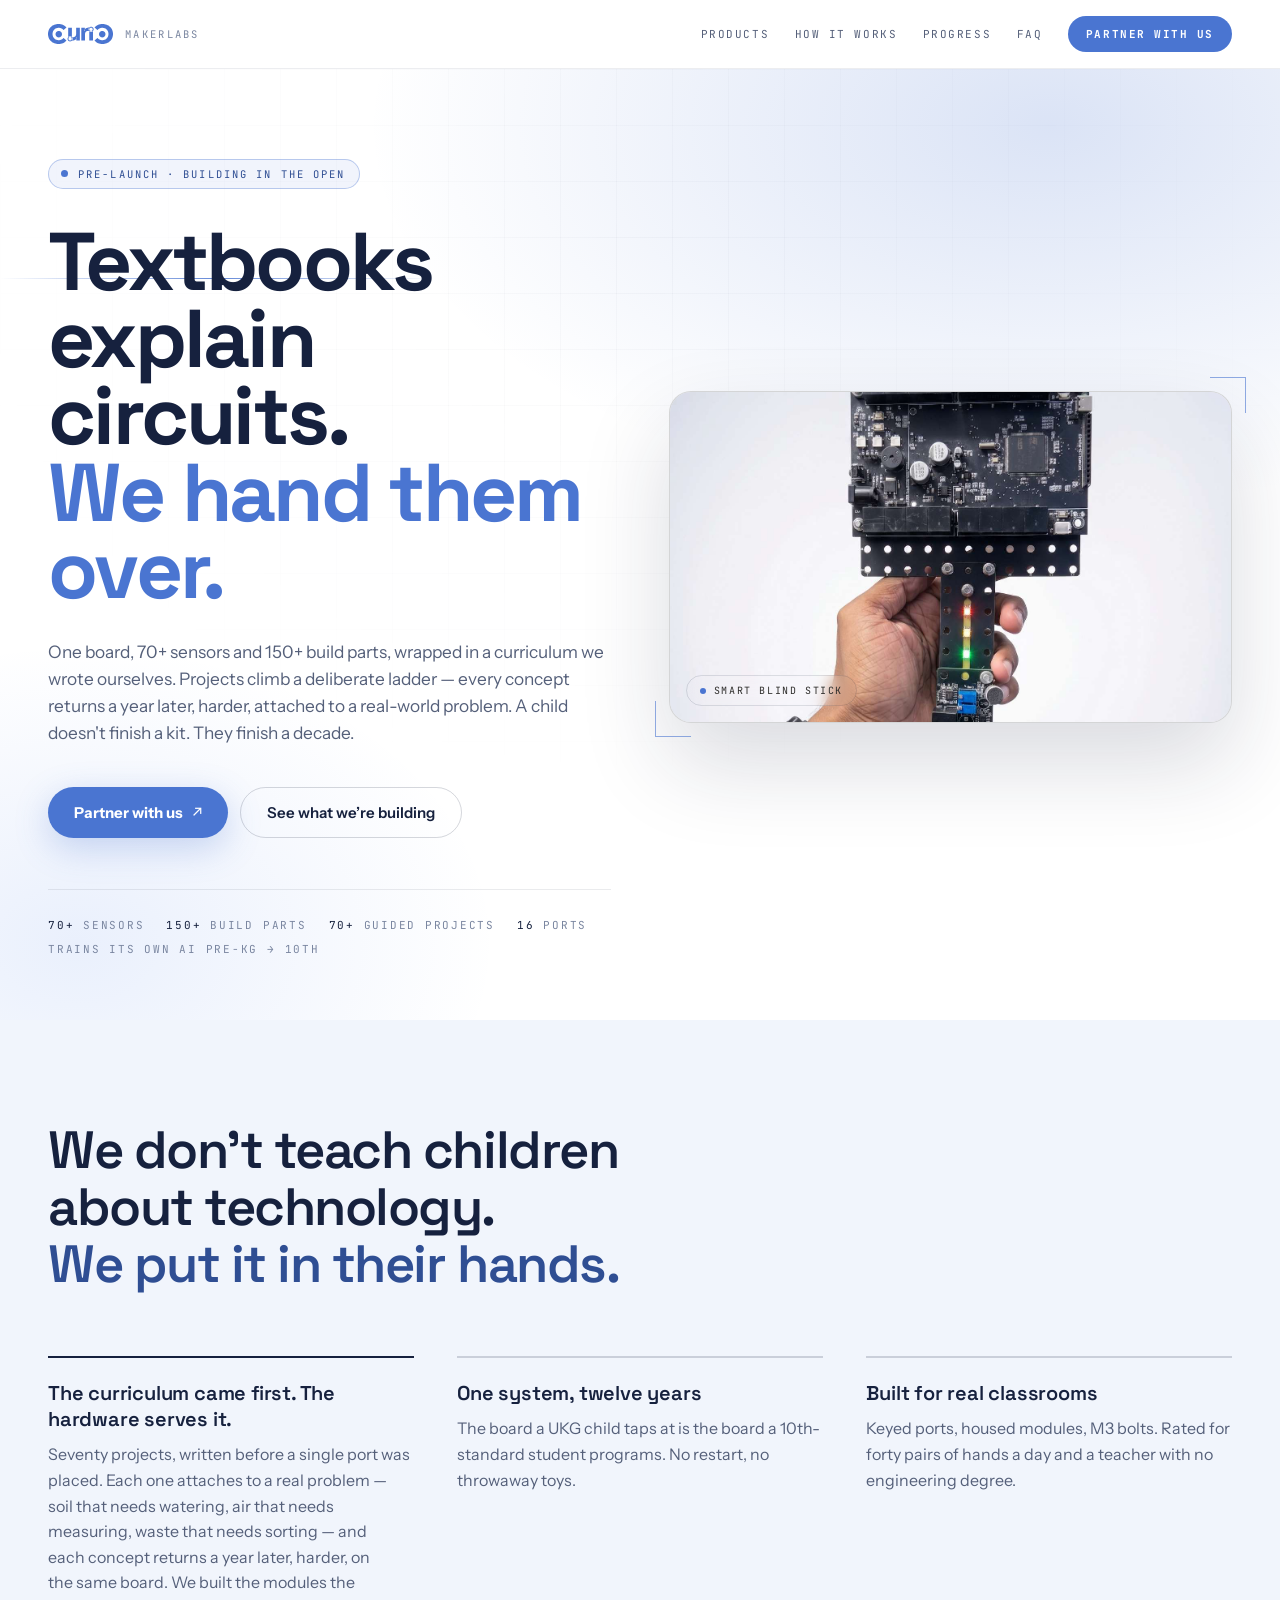
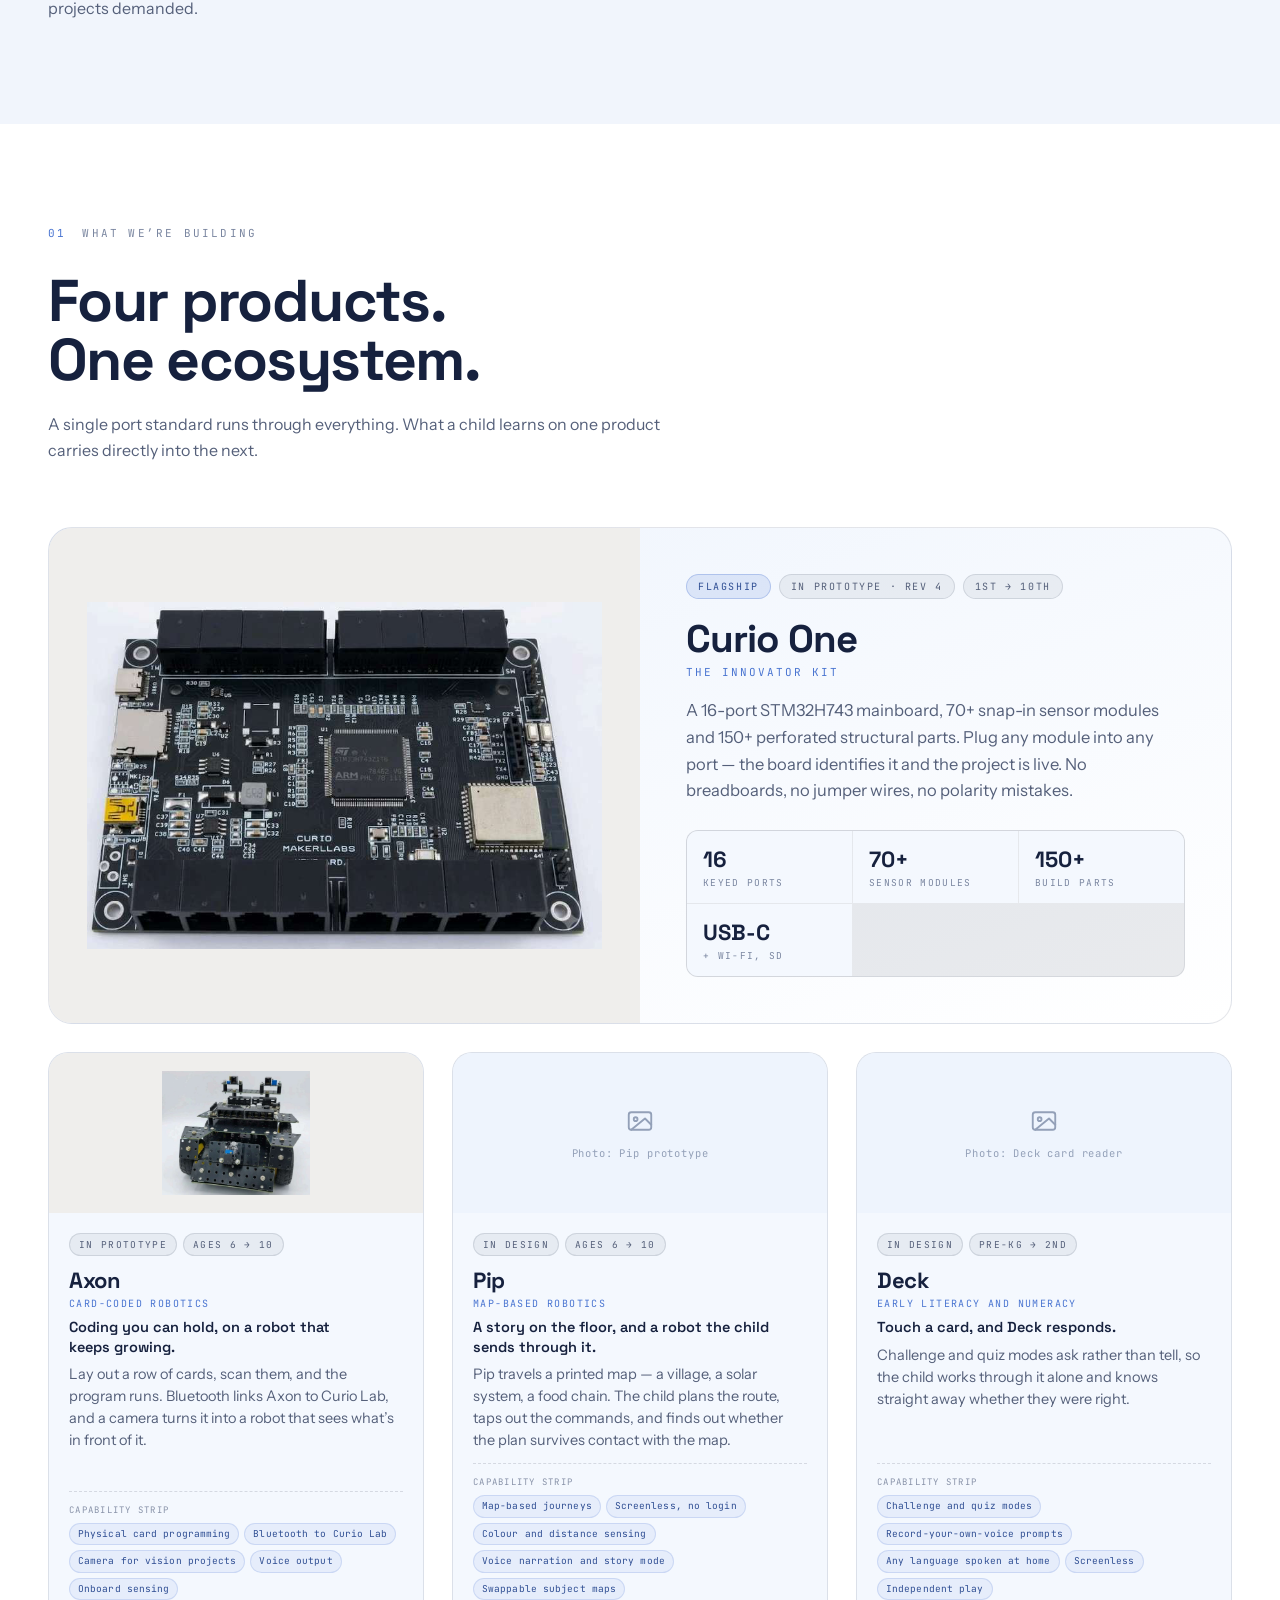
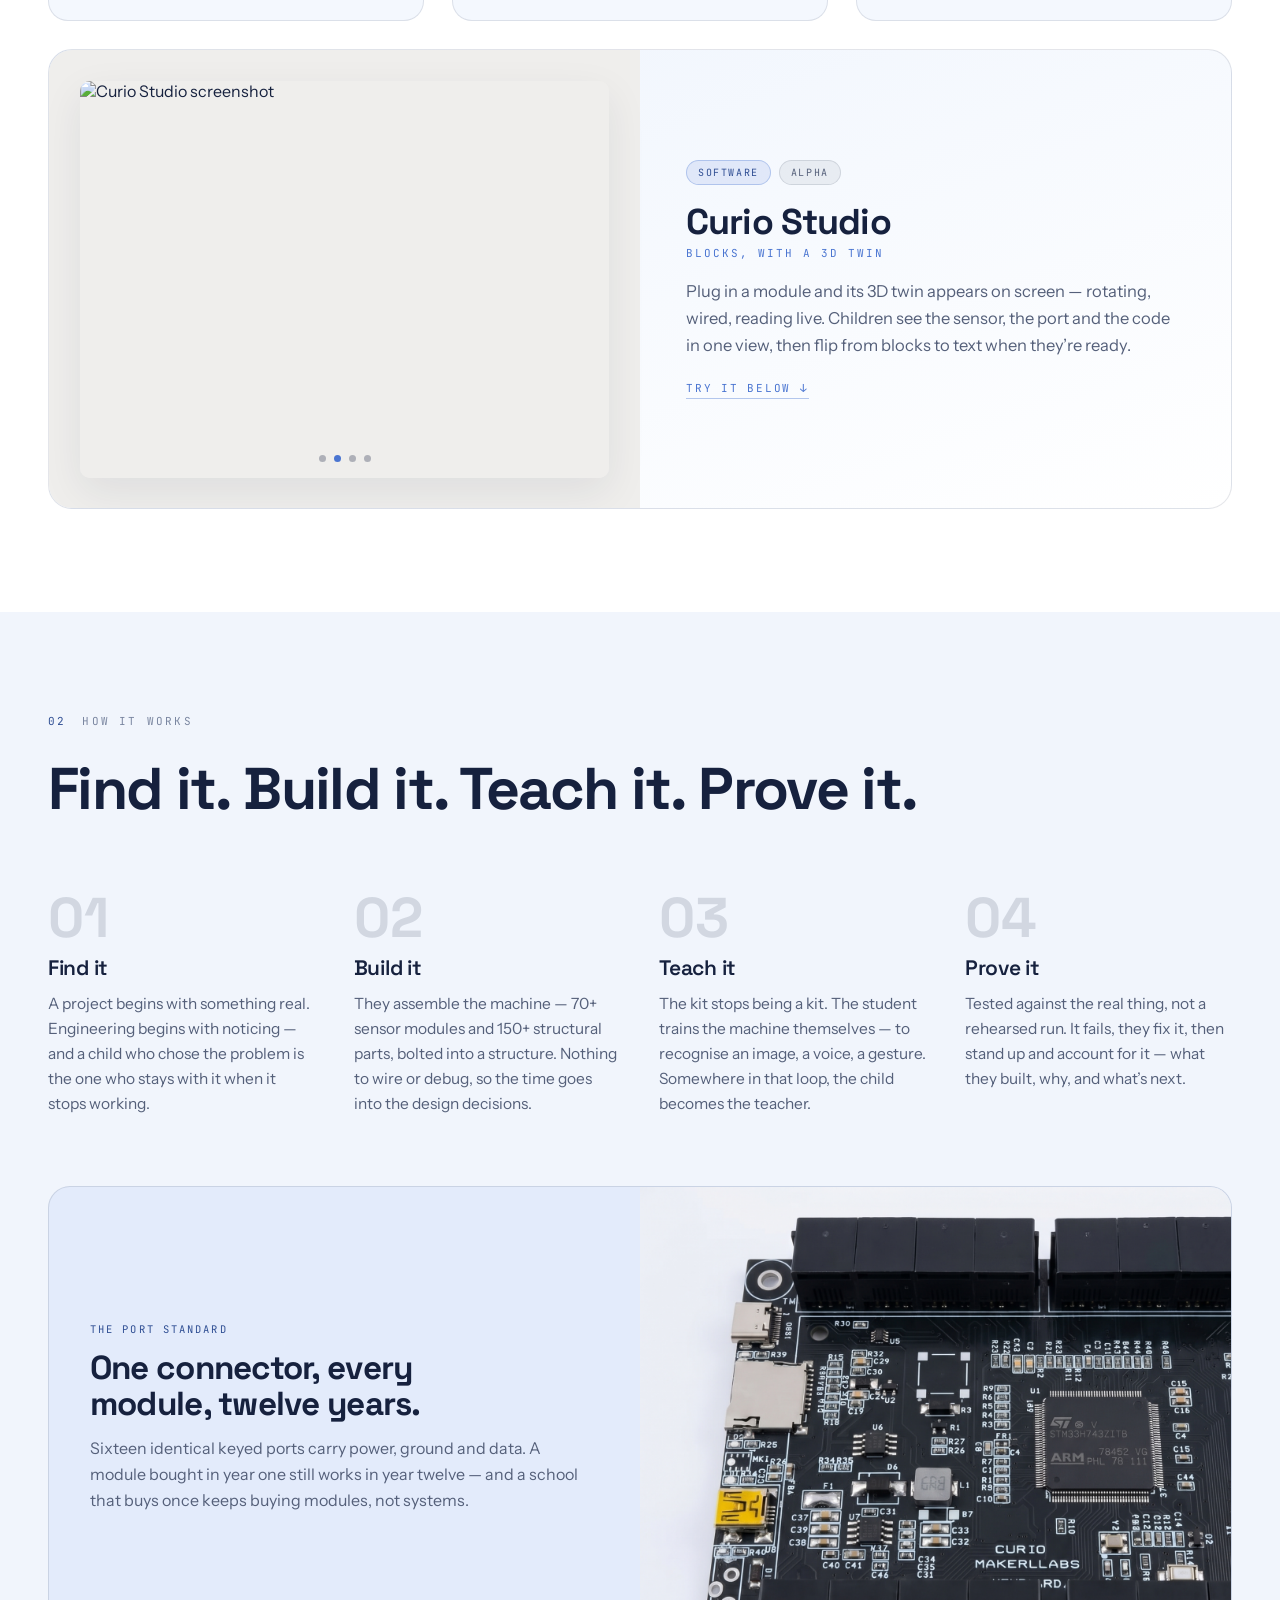
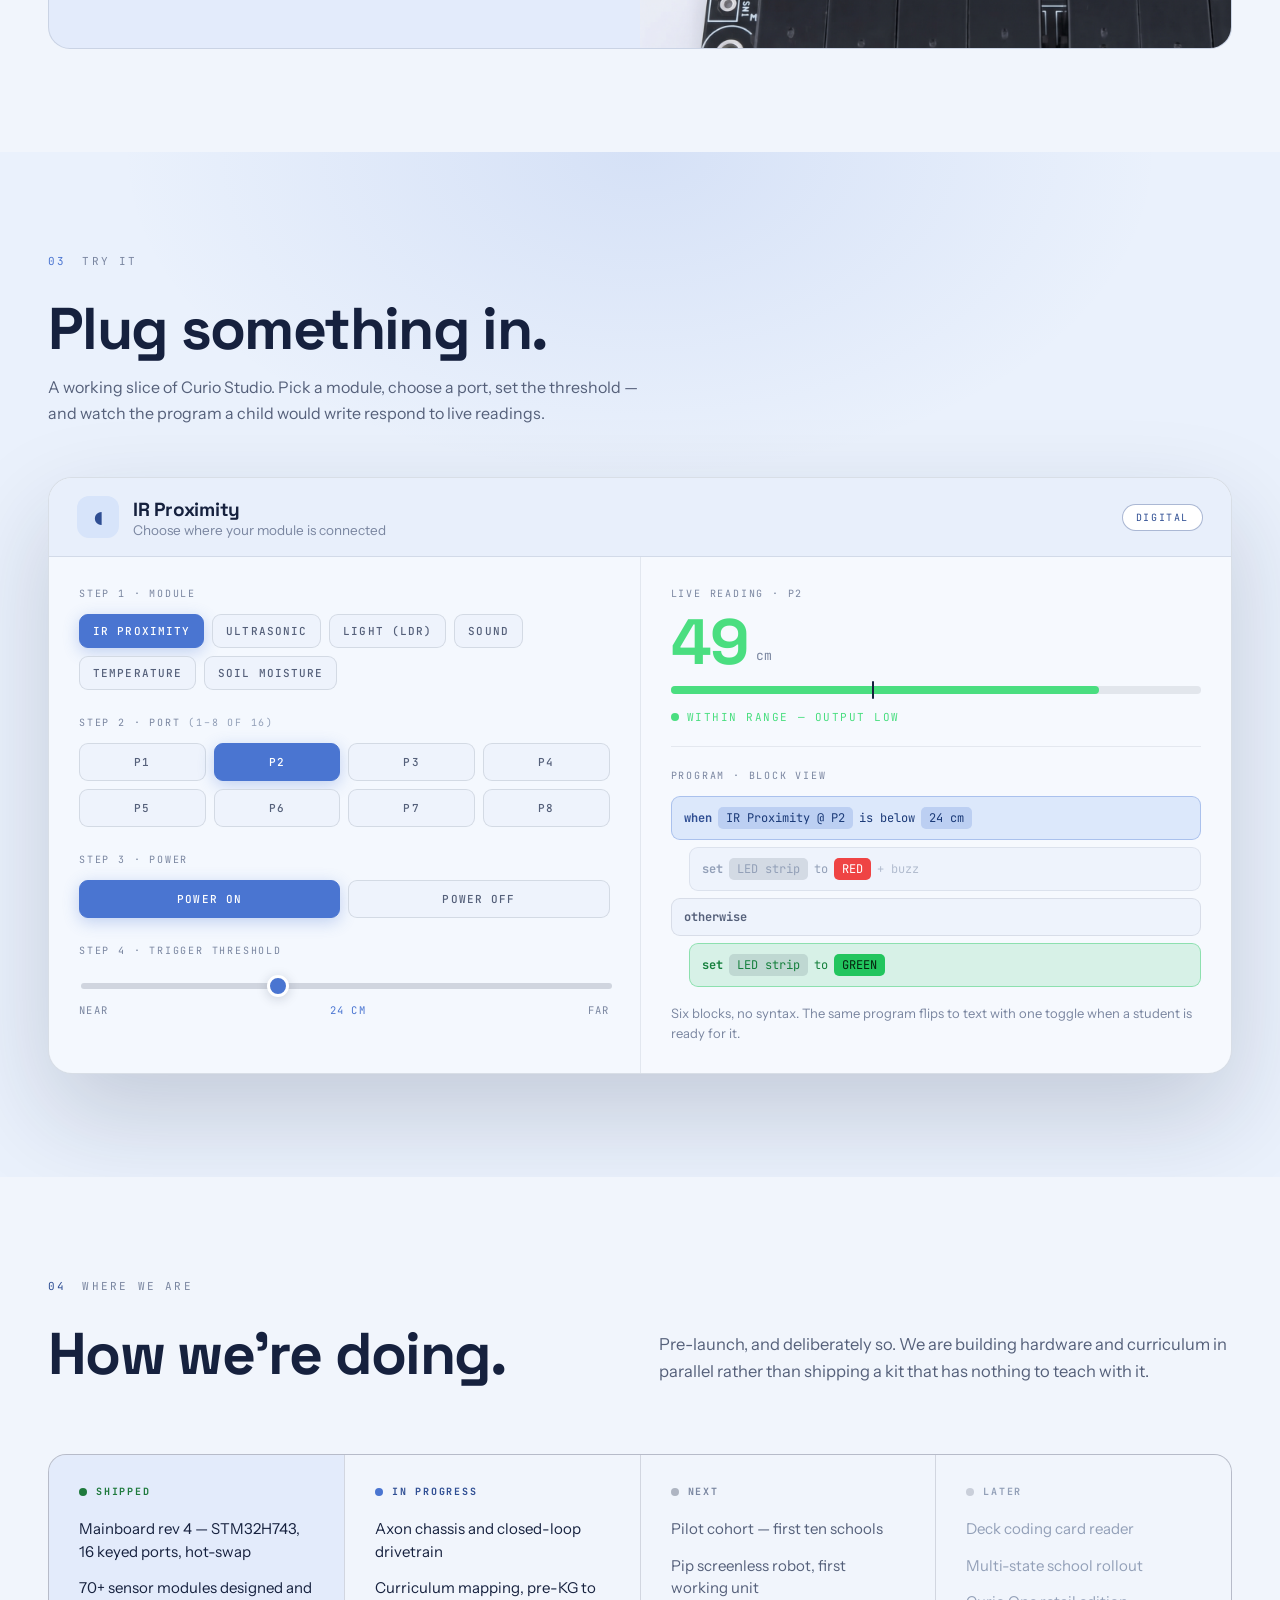
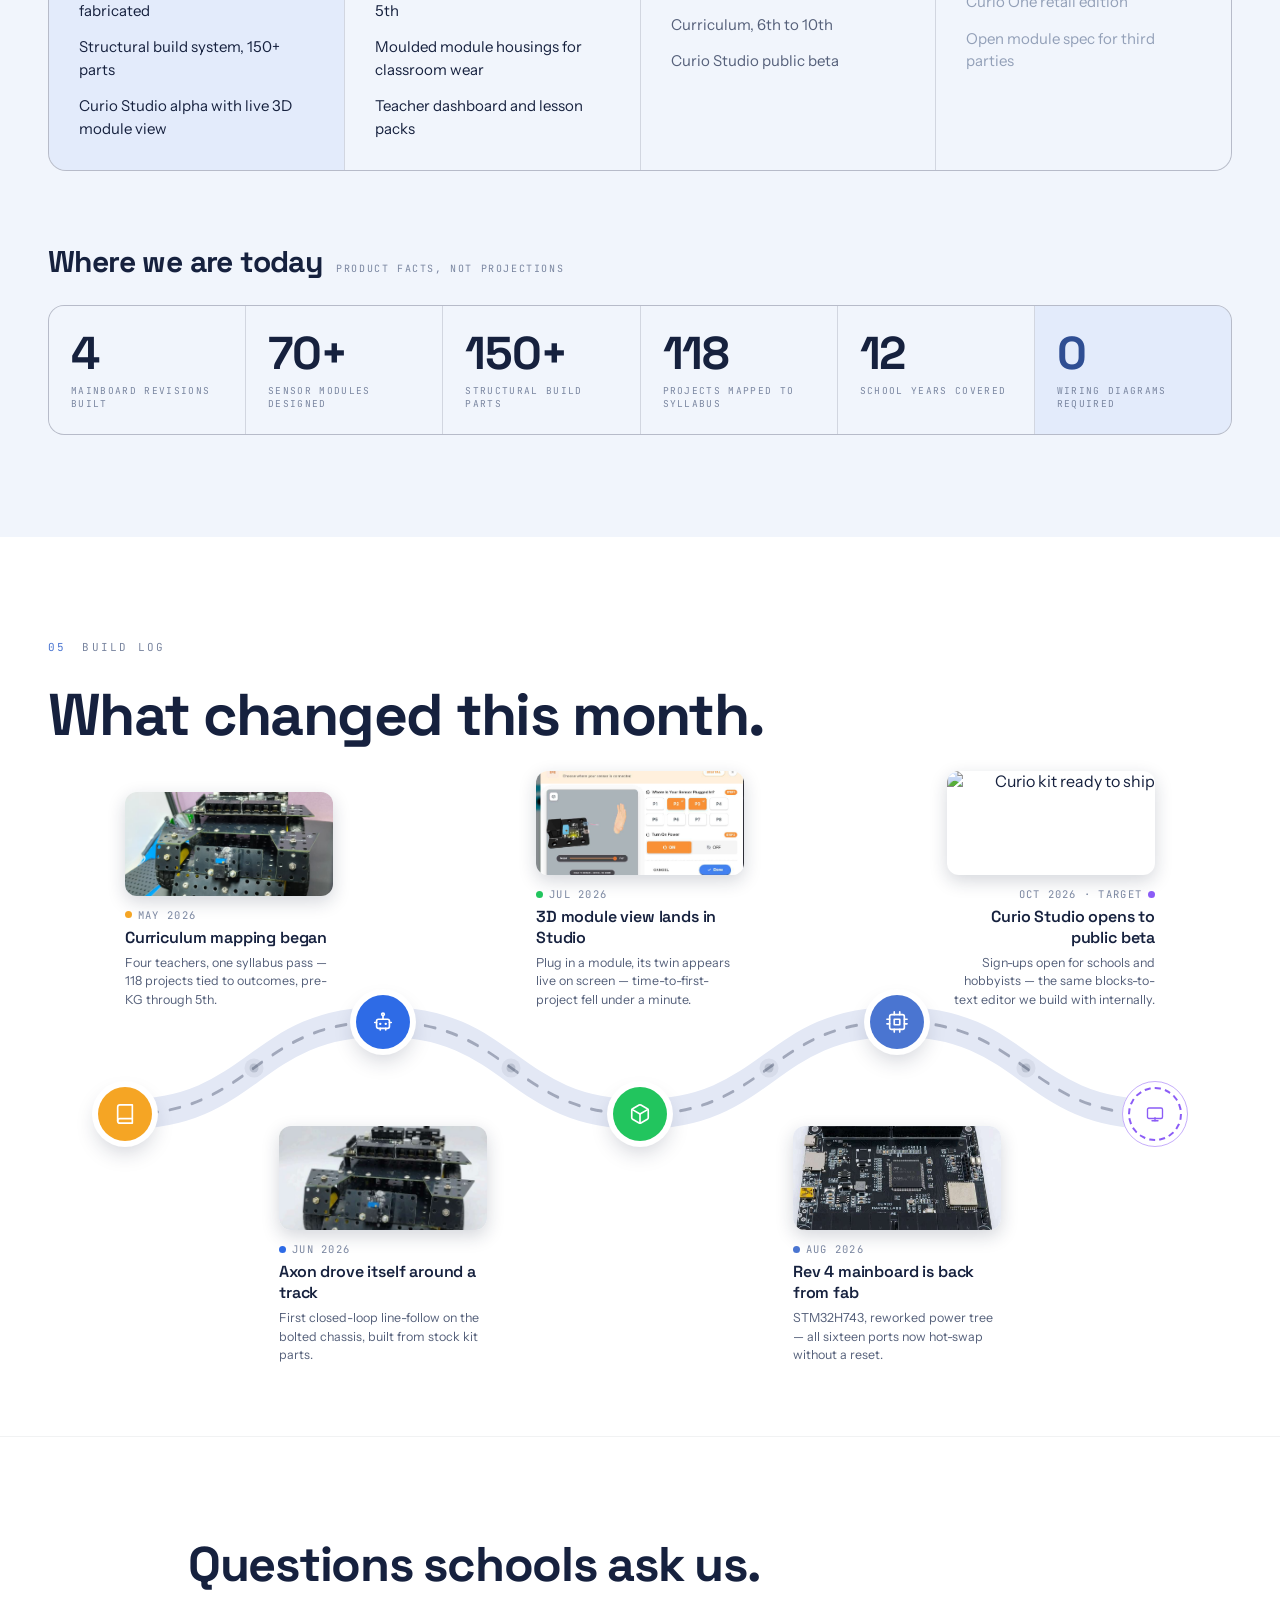
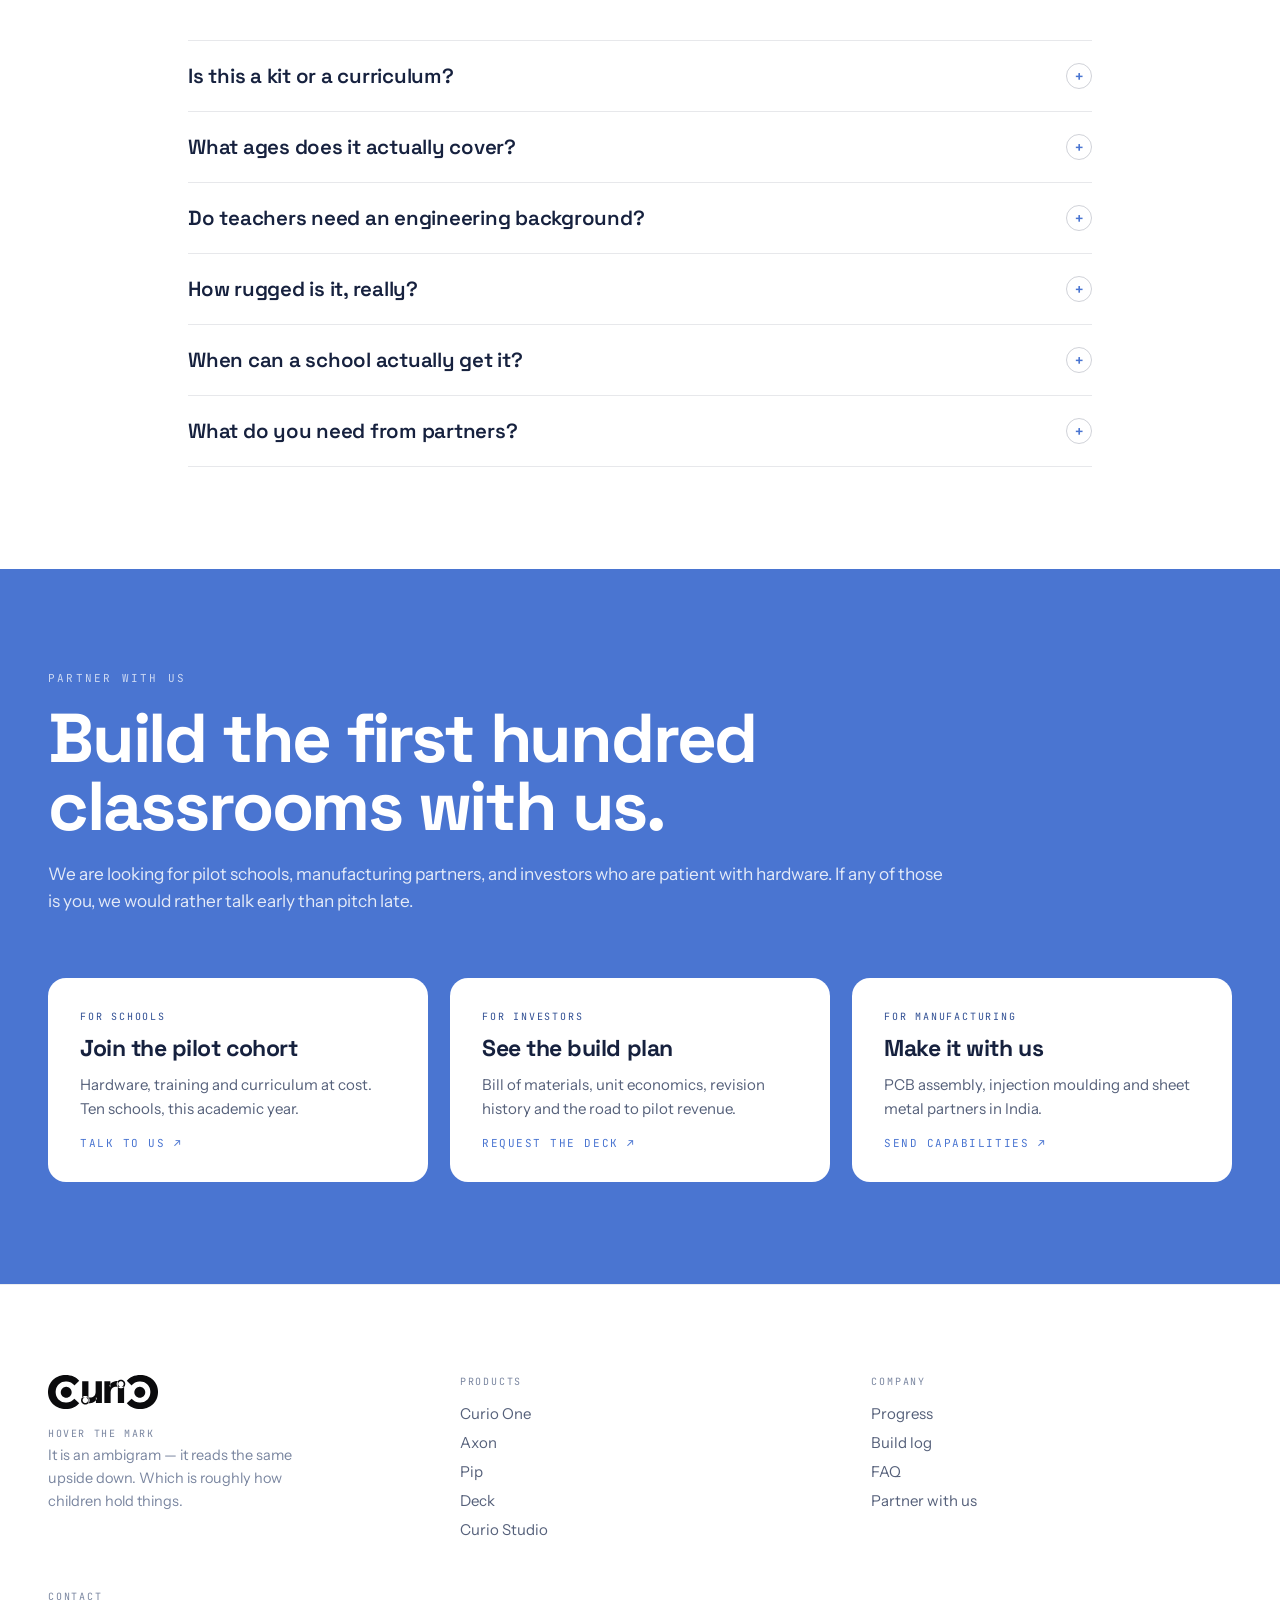
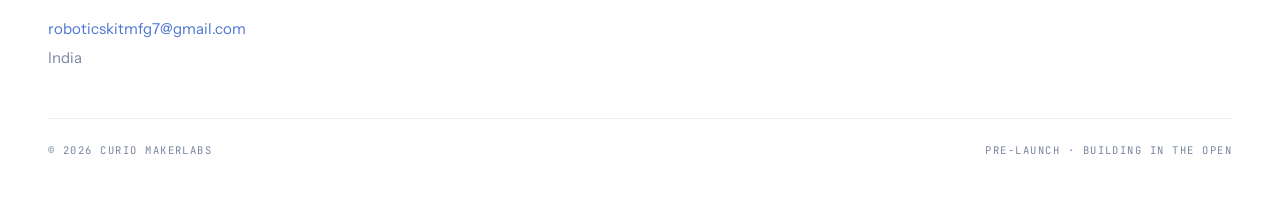
==== index.html @ 9d0959a4 "chnaged made in cards of axon,pip,deck" ====
<!doctype html>
<html>

<head>
  <meta charset="utf-8" />
  <meta name="viewport" content="width=device-width, initial-scale=1" />
  <title>Curio Makerlabs &mdash; Hardware and curriculum for pre-KG to 10th</title>
  <meta name="description"
    content="One board, 70+ sensors and 150+ build parts, wrapped in a curriculum written from scratch. Curio Makerlabs builds hardware and curriculum in parallel for pre-KG through 10th standard." />
  <link rel="icon" href="assets/curio-mark-blue.svg" type="image/svg+xml" />
  <link rel="preconnect" href="https://fonts.googleapis.com" />
  <link rel="preconnect" href="https://fonts.gstatic.com" crossorigin="crossorigin" />
  <link
    href="https://fonts.googleapis.com/css2?family=Space+Grotesk:wght@400;500;600;700&amp;family=Instrument+Sans:wght@400;500;600&amp;family=JetBrains+Mono:wght@400;500;700&amp;display=swap"
    rel="stylesheet" />
  <link rel="stylesheet" href="https://cdn.jsdelivr.net/npm/swiper@11/swiper-bundle.min.css" />
  <link rel="stylesheet" href="css/styles.css" />
</head>

<body>
  <div class="page" data-curio-root="true">
    <nav class="nav">
      <div class="nav-inner">
        <a class="nav-logo" href="#top">
          <img class="nav-logo-img" src="assets/curio-mark-blue.svg" alt="Curio" />
          <span class="nav-logo-text">Makerlabs</span>
        </a>
        <div class="spacer"></div>
        <div class="nav-links">
          <a class="nav-link" href="#products">Products</a>
          <a class="nav-link" href="#how">How it works</a>
          <a class="nav-link" href="#progress">Progress</a>
          <a class="nav-link" href="#faq">FAQ</a>
          <a class="btn-pill-accent" href="#partner">Partner with us</a>
        </div>
      </div>
    </nav>

    <section class="hero" id="top">
      <div class="hero-glow"></div>
      <div class="hero-grid-lines"></div>
      <div class="hero-trace-wrap">
        <div class="hero-trace-bar"></div>
      </div>

      <div class="hero-inner">
        <div>
          <div class="badge-pill" data-reveal="1">
            <span class="pulse-dot"></span>
            <span class="badge-label">Pre-launch · building in the open</span>
          </div>
          <h1 class="hero-title" data-reveal="1">
            Textbooks explain circuits.<br /><span class="text-accent">We hand them over.</span>
          </h1>
          <p class="hero-lede" data-reveal="1">
            One board, 70+ sensors and 150+ build parts, wrapped in a
            curriculum we wrote ourselves. Projects climb a deliberate
            ladder — every concept returns a year later, harder, attached to
            a real-world problem. A child doesn't finish a kit. They finish
            a decade.
          </p>
          <div class="cta-row" data-reveal="1">
            <a class="btn-primary" href="#partner">Partner with us
              <span class="btn-icon">&#8599;</span></a>
            <a class="btn-secondary" href="#products">See
              what we&#8217;re building</a>
          </div>
          <div class="hero-stats" data-reveal="1">
            <span class="stat-label"><span class="text-strong" data-count="70" data-suffix="+">70+</span>
              sensors</span>
            <span class="stat-label"><span class="text-strong" data-count="150" data-suffix="+">150+</span>
              build parts</span>
            <span class="stat-label"><span class="text-strong" data-count="70" data-suffix="+">70</span>
              Guided Projects</span>
            <span class="stat-label"><span class="text-strong" data-count="16">16</span>
              ports</span>
            <span class="stat-label">Trains Its OWN Ai Pre-KG &#8594; 10th</span>
          </div>
        </div>

        <div class="hero-media" data-reveal="1">
          <div class="hero-media-frame">
            <img class="img-full" src="assets/board-hand-wide.png" alt="The Curio One mainboard held in hand with a live LED module chain" />
            <div class="media-caption">
              <span class="caption-dot"></span>
              <span class="caption-text">Smart Blind Stick</span>
            </div>
          </div>
          <div class="corner-tr"></div>
          <div class="corner-bl"></div>
        </div>
      </div>
    </section>

    <section class="section-tint">
      <div class="container">
        <p class="statement-text" data-reveal="1">
          We don&#8217;t teach children about technology.<br /><span class="text-accent-deep">We put it in their
            hands.</span>
        </p>
        <div class="statement-grid">
          <div class="statement-card" data-reveal="1">
            <h3 class="statement-card-title">
              The curriculum came first. The hardware serves it.
            </h3>
            <p class="statement-card-body">
              Seventy projects, written before a single port was placed.
              Each one attaches to a real problem — soil that needs
              watering, air that needs measuring, waste that needs sorting —
              and each concept returns a year later, harder, on the same
              board. We built the modules the projects demanded.
            </p>
          </div>
          <div class="statement-card--muted" data-reveal="1">
            <h3 class="statement-card-title">
              One system, twelve years
            </h3>
            <p class="statement-card-body">
              The board a UKG child taps at is the board a 10th-standard
              student programs. No restart, no throwaway toys.
            </p>
          </div>
          <div class="statement-card--muted" data-reveal="1">
            <h3 class="statement-card-title">
              Built for real classrooms
            </h3>
            <p class="statement-card-body">
              Keyed ports, housed modules, M3 bolts. Rated for forty pairs
              of hands a day and a teacher with no engineering degree.
            </p>
          </div>
        </div>
      </div>
    </section>

    <section class="section--relative" id="products">
      <div class="container">
        <div class="section-kicker" data-reveal="1">
          <span class="kicker-num">01</span>
          <span class="kicker-label">What we&#8217;re building</span>
        </div>
        <h2 class="section-title" data-reveal="1">
          Four products.<br />One ecosystem.
        </h2>
        <p class="section-intro" data-reveal="1">
          A single port standard runs through everything. What a child
          learns on one product carries directly into the next.
        </p>

        <div class="flagship-card" data-reveal="1">
          <div class="split-grid">
            <div class="flagship-media">
              <img class="img-contain-lg" src="assets/mainboard.png" alt="Curio One 16-port mainboard" />
            </div>
            <div class="flagship-content">
              <div class="tag-row">
                <span class="tag-accent">Flagship</span>
                <span class="tag-neutral">In prototype · rev 4</span>
                <span class="tag-neutral">1st &#8594; 10th</span>
              </div>
              <h3 class="product-title-lg">
                Curio One
              </h3>
              <p class="product-eyebrow">
                The innovator kit
              </p>
              <p class="product-desc-lg">
                A 16-port STM32H743 mainboard, 70+ snap-in sensor modules
                and 150+ perforated structural parts. Plug any module into
                any port &#8212; the board identifies it and the project is
                live. No breadboards, no jumper wires, no polarity mistakes.
              </p>
              <div class="spec-grid">
                <div class="spec-tile">
                  <div class="spec-number">
                    16
                  </div>
                  <div class="spec-label">
                    Keyed ports
                  </div>
                </div>
                <div class="spec-tile">
                  <div class="spec-number">
                    70+
                  </div>
                  <div class="spec-label">
                    Sensor modules
                  </div>
                </div>
                <div class="spec-tile">
                  <div class="spec-number">
                    150+
                  </div>
                  <div class="spec-label">
                    Build parts
                  </div>
                </div>
                <div class="spec-tile">
                  <div class="spec-number">
                    USB-C
                  </div>
                  <div class="spec-label">
                    + Wi-Fi, SD
                  </div>
                </div>
              </div>
            </div>
          </div>
        </div>

        <div class="product-grid">
          <div class="product-card" data-reveal="1">
            <div class="product-card-media">
              <img class="img-contain" src="assets/robot.png" alt="Axon buildable robot prototype" />
            </div>
            <div class="product-card-body">
              <div class="tag-row-sm">
                <span class="tag-neutral-sm">In prototype</span>
                <span class="tag-neutral-sm">Ages 6 &#8594; 10</span>
              </div>
              <h3 class="product-title">
                Axon
              </h3>
              <p class="product-eyebrow-sm">
                Card-coded robotics
              </p>
              <p class="product-tagline">
                Coding you can hold, on a robot that keeps growing.
              </p>
              <p class="product-desc">
                Lay out a row of cards, scan them, and the program runs.
                Bluetooth links Axon to Curio Lab, and a camera turns it
                into a robot that sees what&#8217;s in front of it.
              </p>
              <div class="capability-strip">
                <span class="capability-strip-label">Capability strip</span>
                <ul class="capability-list">
                  <li>Physical card programming</li>
                  <li>Bluetooth to Curio Lab</li>
                  <li>Camera for vision projects</li>
                  <li>Voice output</li>
                  <li>Onboard sensing</li>
                </ul>
              </div>
            </div>
          </div>

          <div class="product-card" data-reveal="1">
            <div class="product-card-media--empty">
              <div class="photo-placeholder">
                <svg width="30" height="30" viewBox="0 0 24 24" fill="none" stroke="currentColor" stroke-width="1.5"
                  stroke-linecap="round" stroke-linejoin="round" aria-hidden="true">
                  <rect x="3" y="5" width="18" height="14" rx="2" />
                  <circle cx="8.5" cy="10.5" r="1.5" />
                  <path d="M21 15l-5-5L5 19" />
                </svg>
                <span>Photo: Pip prototype</span>
              </div>
            </div>
            <div class="product-card-body">
              <div class="tag-row-sm">
                <span class="tag-neutral-sm">In design</span>
                <span class="tag-neutral-sm">Ages 6 &#8594; 10</span>
              </div>
              <h3 class="product-title">
                Pip
              </h3>
              <p class="product-eyebrow-sm">
                Map-based robotics
              </p>
              <p class="product-tagline">
                A story on the floor, and a robot the child sends through it.
              </p>
              <p class="product-desc">
                Pip travels a printed map &#8212; a village, a solar system,
                a food chain. The child plans the route, taps out the
                commands, and finds out whether the plan survives contact
                with the map.
              </p>
              <div class="capability-strip">
                <span class="capability-strip-label">Capability strip</span>
                <ul class="capability-list">
                  <li>Map-based journeys</li>
                  <li>Screenless, no login</li>
                  <li>Colour and distance sensing</li>
                  <li>Voice narration and story mode</li>
                  <li>Swappable subject maps</li>
                </ul>
              </div>
            </div>
          </div>

          <div class="product-card" data-reveal="1">
            <div class="product-card-media--empty">
              <div class="photo-placeholder">
                <svg width="30" height="30" viewBox="0 0 24 24" fill="none" stroke="currentColor" stroke-width="1.5"
                  stroke-linecap="round" stroke-linejoin="round" aria-hidden="true">
                  <rect x="3" y="5" width="18" height="14" rx="2" />
                  <circle cx="8.5" cy="10.5" r="1.5" />
                  <path d="M21 15l-5-5L5 19" />
                </svg>
                <span>Photo: Deck card reader</span>
              </div>
            </div>
            <div class="product-card-body">
              <div class="tag-row-sm">
                <span class="tag-neutral-sm">In design</span>
                <span class="tag-neutral-sm">Pre-KG &#8594; 2nd</span>
              </div>
              <h3 class="product-title">
                Deck
              </h3>
              <p class="product-eyebrow-sm">
                Early literacy and numeracy
              </p>
              <p class="product-tagline">
                Touch a card, and Deck responds.
              </p>
              <p class="product-desc">
                Challenge and quiz modes ask rather than tell, so the child
                works through it alone and knows straight away whether
                they were right.
              </p>
              <div class="capability-strip">
                <span class="capability-strip-label">Capability strip</span>
                <ul class="capability-list">
                  <li>Challenge and quiz modes</li>
                  <li>Record-your-own-voice prompts</li>
                  <li>Any language spoken at home</li>
                  <li>Screenless</li>
                  <li>Independent play</li>
                </ul>
              </div>
            </div>
          </div>
        </div>

        <div class="studio-card" data-reveal="1">
          <div class="split-grid">
            <div class="studio-content">
              <div class="tag-row-md">
                <span class="tag-accent-alt">Software</span>
                <span class="tag-neutral">Alpha</span>
              </div>
              <h3 class="product-title-md">
                Curio Studio
              </h3>
              <p class="product-eyebrow">
                Blocks, with a 3D twin
              </p>
              <p class="product-desc-md">
                Plug in a module and its 3D twin appears on screen &#8212;
                rotating, wired, reading live. Children see the sensor, the
                port and the code in one view, then flip from blocks to text
                when they&#8217;re ready.
              </p>
              <a class="link-arrow" href="#demo">Try it below &#8595;</a>
            </div>
            <div class="studio-media">
              <div class="swiper studio-swiper studio-swiper-frame">
                <div class="swiper-wrapper">
                  <div class="swiper-slide">
                    <img class="slide-img--contain" src="assets/studio-ui.png" alt="Curio Studio screenshot" />
                  </div>
                  <div class="swiper-slide">
                    <img class="slide-img--fill" src="assets/board-detail.png" alt="Curio Studio screenshot" />
                  </div>
                  <div class="swiper-slide">
                    <img class="slide-img--fill" src="assets/board-in-hand.png" alt="Curio Studio screenshot" />
                  </div>
                  <div class="swiper-slide">
                    <img class="slide-img--cover" src="assets/robot-desk.jpeg" alt="Curio Studio screenshot" />
                  </div>
                </div>
                <div class="swiper-pagination"></div>
                <div class="swiper-button-prev"></div>
                <div class="swiper-button-next"></div>
              </div>
            </div>
          </div>
        </div>
      </div>
    </section>

    <section class="section-tint" id="how">
      <div class="container">
        <div class="section-kicker" data-reveal="1">
          <span class="kicker-num-static">02</span>
          <span class="kicker-label">How it works</span>
        </div>
        <h2 class="section-title-how" data-reveal="1">
          Find it. Build it. Teach it. Prove it.
        </h2>

        <div class="steps-grid">
          <div data-reveal="1">
            <div class="step-number">
              01
            </div>
            <h3 class="step-title">
              Find it
            </h3>
            <p class="step-desc">
              A project begins with something real. Engineering begins
              with noticing &#8212; and a child who chose the problem is
              the one who stays with it when it stops working.
            </p>
          </div>
          <div data-reveal="1">
            <div class="step-number">
              02
            </div>
            <h3 class="step-title">
              Build it
            </h3>
            <p class="step-desc">
              They assemble the machine &#8212; 70+ sensor modules and 150+
              structural parts, bolted into a structure. Nothing to wire
              or debug, so the time goes into the design decisions.
            </p>
          </div>
          <div data-reveal="1">
            <div class="step-number">
              03
            </div>
            <h3 class="step-title">
              Teach it
            </h3>
            <p class="step-desc">
              The kit stops being a kit. The student trains the machine
              themselves &#8212; to recognise an image, a voice, a gesture.
              Somewhere in that loop, the child becomes the teacher.
            </p>
          </div>
          <div data-reveal="1">
            <div class="step-number">
              04
            </div>
            <h3 class="step-title">
              Prove it
            </h3>
            <p class="step-desc">
              Tested against the real thing, not a rehearsed run. It
              fails, they fix it, then stand up and account for it
              &#8212; what they built, why, and what&#8217;s next.
            </p>
          </div>
        </div>

        <div class="banner-card" data-reveal="1">
          <div class="banner-content">
            <p class="banner-eyebrow">
              The port standard
            </p>
            <h3 class="banner-title">
              One connector, every module, twelve years.
            </h3>
            <p class="banner-desc">
              Sixteen identical keyed ports carry power, ground and data. A
              module bought in year one still works in year twelve &#8212;
              and a school that buys once keeps buying modules, not systems.
            </p>
          </div>
          <div class="banner-media">
            <img class="img-cover" src="assets/board-macro.png" alt="Macro detail of the Curio mainboard silkscreen and ports" />
          </div>
        </div>
      </div>
    </section>

    <section class="demo-section" id="demo">
      <div class="demo-glow"></div>
      <div class="container--relative">
        <div class="section-kicker" data-reveal="1">
          <span class="kicker-num">03</span>
          <span class="kicker-label">Try it</span>
        </div>
        <h2 class="section-title-demo" data-reveal="1">
          Plug something in.
        </h2>
        <p class="section-intro-demo" data-reveal="1">
          A working slice of Curio Studio. Pick a module, choose a port, set
          the threshold &#8212; and watch the program a child would write
          respond to live readings.
        </p>

        <div class="demo-card" data-reveal="1">
          <div class="demo-card-header">
            <div class="demo-header-icon">
              <span class="demo-header-glyph">&#9686;</span>
            </div>
            <div class="demo-header-title-wrap">
              <div class="demo-header-title">
                <span id="demo-sensor-name">IR Proximity</span>
              </div>
              <div class="demo-header-subtitle">
                Choose where your module is connected
              </div>
            </div>
            <span class="demo-mode-badge"><span id="demo-sensor-mode">Digital</span></span>
          </div>

          <div class="demo-grid">
            <div class="demo-panel">
              <p class="demo-step-label">
                Step 1 &#183; module
              </p>
              <div class="chip-row">
                <button type="button" class="chip active" data-sensor-id="ir">
                  IR Proximity
                </button>
                <button type="button" class="chip" data-sensor-id="ultra">
                  Ultrasonic
                </button>
                <button type="button" class="chip" data-sensor-id="light">
                  Light (LDR)
                </button>
                <button type="button" class="chip" data-sensor-id="sound">
                  Sound
                </button>
                <button type="button" class="chip" data-sensor-id="temp">
                  Temperature
                </button>
                <button type="button" class="chip" data-sensor-id="soil">
                  Soil Moisture
                </button>
              </div>

              <p class="demo-step-label">
                Step 2 &#183; port
                <span class="text-muted-sm">(1&#8211;8 of 16)</span>
              </p>
              <div class="port-grid">
                <button type="button" class="chip chip-block" data-port="P1">P1</button>
                <button type="button" class="chip chip-block active" data-port="P2">P2</button>
                <button type="button" class="chip chip-block" data-port="P3">P3</button>
                <button type="button" class="chip chip-block" data-port="P4">P4</button>
                <button type="button" class="chip chip-block" data-port="P5">P5</button>
                <button type="button" class="chip chip-block" data-port="P6">P6</button>
                <button type="button" class="chip chip-block" data-port="P7">P7</button>
                <button type="button" class="chip chip-block" data-port="P8">P8</button>
              </div>

              <p class="demo-step-label">
                Step 3 &#183; power
              </p>
              <div class="power-grid">
                <button type="button" id="power-on-btn" class="chip chip-block active">
                  Power on
                </button>
                <button type="button" id="power-off-btn" class="chip chip-block">
                  Power off
                </button>
              </div>

              <p class="demo-step-label--tight">
                Step 4 &#183; trigger threshold
              </p>
              <input type="range" id="threshold-range" min="5" max="95" step="1" value="38"
                aria-label="Trigger threshold" />
              <div class="threshold-scale">
                <span>Near</span>
                <span class="text-accent"><span id="threshold-text-slider">24 cm</span></span>
                <span>Far</span>
              </div>
            </div>

            <div class="demo-panel--alt">
              <div>
                <p class="demo-step-label">
                  Live reading &#183; <span id="live-port-label">P2</span>
                </p>
                <div class="reading-row">
                  <span class="reading-value" id="reading-value">31</span>
                  <span class="reading-unit-text" id="reading-unit">cm</span>
                </div>
                <div class="reading-track">
                  <div class="reading-fill" id="reading-bar-fill">
                  </div>
                  <div class="threshold-marker" id="threshold-marker">
                  </div>
                </div>
                <div class="status-row">
                  <span class="status-dot" id="status-dot"></span>
                  <span class="status-text" id="status-text">Within
                    range &#8212; output low</span>
                </div>
              </div>

              <div class="program-view">
                <p class="demo-step-label">
                  Program &#183; block view
                </p>
                <div class="program-blocks">
                  <div class="program-block-when">
                    <span class="program-keyword">when</span>
                    <span class="program-chip"><span id="program-sensor-port">IR Proximity @ P2</span></span>
                    <span id="program-compare">is below</span>
                    <span class="program-chip"><span id="program-threshold">24 cm</span></span>
                  </div>
                  <div class="program-branch-a" id="branch-a">
                    <span class="text-bold">set</span>
                    <span class="program-chip-neutral">LED strip</span>
                    <span>to</span>
                    <span class="program-chip-red">RED</span>
                    <span class="text-faded">+ buzz</span>
                  </div>
                  <div class="program-block-otherwise">
                    <span class="text-bold">otherwise</span>
                  </div>
                  <div class="program-branch-b" id="branch-b">
                    <span class="text-bold">set</span>
                    <span class="program-chip-neutral">LED strip</span>
                    <span>to</span>
                    <span class="program-chip-green">GREEN</span>
                  </div>
                </div>
                <p class="demo-footnote">
                  Six blocks, no syntax. The same program flips to text with
                  one toggle when a student is ready for it.
                </p>
              </div>
            </div>
          </div>
        </div>
      </div>
    </section>

    <section class="section-tint" id="progress">
      <div class="container">
        <div class="section-kicker" data-reveal="1">
          <span class="kicker-num-static">04</span>
          <span class="kicker-label">Where we are</span>
        </div>
        <div class="progress-header-row" data-reveal="1">
          <h2 class="section-title-flush">
            How we&#8217;re doing.
          </h2>
          <p class="section-intro-flush">
            Pre-launch, and deliberately so. We are building hardware and
            curriculum in parallel rather than shipping a kit that has
            nothing to teach with it.
          </p>
        </div>

        <div class="status-grid">
          <div class="status-col" data-reveal="1">
            <div class="status-col-header">
              <span class="status-col-dot"></span>
              <span class="status-col-label">Shipped</span>
            </div>
            <ul class="status-list">
              <li class="status-item">
                Mainboard rev 4 &#8212; STM32H743, 16 keyed ports, hot-swap
              </li>
              <li class="status-item">
                70+ sensor modules designed and fabricated
              </li>
              <li class="status-item">
                Structural build system, 150+ parts
              </li>
              <li class="status-item">
                Curio Studio alpha with live 3D module view
              </li>
            </ul>
          </div>
          <div class="status-col--light" data-reveal="1">
            <div class="status-col-header">
              <span class="status-col-dot--pulse"></span>
              <span class="status-col-label--accent">In progress</span>
            </div>
            <ul class="status-list">
              <li class="status-item">
                Axon chassis and closed-loop drivetrain
              </li>
              <li class="status-item">
                Curriculum mapping, pre-KG to 5th
              </li>
              <li class="status-item">
                Moulded module housings for classroom wear
              </li>
              <li class="status-item">
                Teacher dashboard and lesson packs
              </li>
            </ul>
          </div>
          <div class="status-col--light" data-reveal="1">
            <div class="status-col-header">
              <span class="status-col-dot--muted"></span>
              <span class="status-col-label--muted">Next</span>
            </div>
            <ul class="status-list">
              <li class="status-item--muted">
                Pilot cohort &#8212; first ten schools
              </li>
              <li class="status-item--muted">
                Pip screenless robot, first working unit
              </li>
              <li class="status-item--muted">
                Curriculum, 6th to 10th
              </li>
              <li class="status-item--muted">
                Curio Studio public beta
              </li>
            </ul>
          </div>
          <div class="status-col--light" data-reveal="1">
            <div class="status-col-header">
              <span class="status-col-dot--faint"></span>
              <span class="status-col-label--faint">Later</span>
            </div>
            <ul class="status-list">
              <li class="status-item--faint">
                Deck coding card reader
              </li>
              <li class="status-item--faint">
                Multi-state school rollout
              </li>
              <li class="status-item--faint">
                Curio One retail edition
              </li>
              <li class="status-item--faint">
                Open module spec for third parties
              </li>
            </ul>
          </div>
        </div>

        <div class="traction-block">
          <div class="traction-header" data-reveal="1">
            <h3 class="traction-title">
              Where we are today
            </h3>
            <span class="traction-subtitle">Product facts, not projections</span>
          </div>
          <div class="traction-grid" data-reveal="1">
            <div class="traction-tile">
              <div class="traction-number">
                <span data-count="4">4</span>
              </div>
              <div class="traction-label">
                Mainboard revisions built
              </div>
            </div>
            <div class="traction-tile">
              <div class="traction-number">
                <span data-count="70" data-suffix="+">70+</span>
              </div>
              <div class="traction-label">
                Sensor modules designed
              </div>
            </div>
            <div class="traction-tile">
              <div class="traction-number">
                <span data-count="150" data-suffix="+">150+</span>
              </div>
              <div class="traction-label">
                Structural build parts
              </div>
            </div>
            <div class="traction-tile">
              <div class="traction-number">
                <span data-count="118">118</span>
              </div>
              <div class="traction-label">
                Projects mapped to syllabus
              </div>
            </div>
            <div class="traction-tile">
              <div class="traction-number">
                <span data-count="12">12</span>
              </div>
              <div class="traction-label">
                School years covered
              </div>
            </div>
            <div class="traction-tile--accent">
              <div class="traction-number--accent">
                0
              </div>
              <div class="traction-label">
                Wiring diagrams required
              </div>
            </div>
          </div>
        </div>
      </div>
    </section>

    <section class="section" id="updates">
      <div class="container--tight">
        <div class="section-kicker" data-reveal="1">
          <span class="kicker-num">05</span>
          <span class="kicker-label">Build log</span>
        </div>
        <h2 class="section-title-updates" data-reveal="1">
          What changed this month.
        </h2>

        <div class="cr-road-wrap" data-reveal="1">
          <svg class="cr-road-svg" viewBox="0 0 1380 460" preserveAspectRatio="none" aria-hidden="true">
            <path
              d="M90,270 C240,270 240,190 390,190 C540,190 540,270 690,270 C840,270 840,190 990,190 C1140,190 1140,270 1290,270"
              fill="none" stroke="#e3e8f5" stroke-width="26" stroke-linecap="round" />
            <path
              d="M90,270 C240,270 240,190 390,190 C540,190 540,270 690,270 C840,270 840,190 990,190 C1140,190 1140,270 1290,270"
              fill="none" stroke="rgba(22,33,62,.32)" stroke-width="2.6" stroke-dasharray="12 14"
              stroke-linecap="round" />
          </svg>

          <span class="cr-dot cr-dot-1"></span>
          <span class="cr-dot cr-dot-2"></span>
          <span class="cr-dot cr-dot-3"></span>
          <span class="cr-dot cr-dot-4"></span>

          <div class="cr-node cr-node-1">
            <svg width="22" height="22" viewBox="0 0 24 24" fill="none" stroke="#ffffff" stroke-width="1.8"
              stroke-linecap="round" stroke-linejoin="round">
              <path d="M4 19.5A2.5 2.5 0 0 1 6.5 17H20" />
              <path d="M6.5 2H20v20H6.5A2.5 2.5 0 0 1 4 19.5v-15A2.5 2.5 0 0 1 6.5 2z" />
            </svg>
          </div>
          <div class="cr-info cr-info-1">
            <img src="assets/robot-desk.jpeg" alt="Teacher and student mapping a curriculum session" />
            <div class="cr-info-meta">
              <span class="cr-info-dot-1"></span>
              <span class="cr-date">May 2026</span>
            </div>
            <h3>Curriculum mapping began</h3>
            <p>
              Four teachers, one syllabus pass &#8212; 118 projects tied
              to outcomes, pre-KG through 5th.
            </p>
          </div>

          <div class="cr-node cr-node-2">
            <svg width="22" height="22" viewBox="0 0 24 24" fill="none" stroke="#ffffff" stroke-width="1.8"
              stroke-linecap="round" stroke-linejoin="round">
              <rect x="5" y="9" width="14" height="10" rx="2" />
              <circle cx="9" cy="14" r="1.3" fill="#ffffff" stroke="none" />
              <circle cx="15" cy="14" r="1.3" fill="#ffffff" stroke="none" />
              <path d="M9 19v1.6M15 19v1.6" />
              <path d="M12 9V5.4" />
              <circle cx="12" cy="3.6" r="1.4" />
              <path d="M5 12.5H3M21 12.5h-2" />
            </svg>
          </div>
          <div class="cr-info cr-info-2">
            <img src="assets/robot.png" alt="Axon robot chassis" />
            <div class="cr-info-meta">
              <span class="cr-info-dot-2"></span>
              <span class="cr-date">Jun 2026</span>
            </div>
            <h3>Axon drove itself around a track</h3>
            <p>
              First closed-loop line-follow on the bolted chassis, built
              from stock kit parts.
            </p>
          </div>

          <div class="cr-node cr-node-3">
            <svg width="22" height="22" viewBox="0 0 24 24" fill="none" stroke="#ffffff" stroke-width="1.8"
              stroke-linecap="round" stroke-linejoin="round">
              <path
                d="M21 16V8a2 2 0 0 0-1-1.73l-7-4a2 2 0 0 0-2 0l-7 4A2 2 0 0 0 3 8v8a2 2 0 0 0 1 1.73l7 4a2 2 0 0 0 2 0l7-4A2 2 0 0 0 21 16z" />
              <polyline points="3.27 6.96 12 12.01 20.73 6.96" />
              <line x1="12" y1="22.08" x2="12" y2="12" />
            </svg>
          </div>
          <div class="cr-info cr-info-3">
            <img src="assets/studio-ui.png" alt="Curio Studio 3D module view" />
            <div class="cr-info-meta">
              <span class="cr-info-dot-3"></span>
              <span class="cr-date">Jul 2026</span>
            </div>
            <h3>3D module view lands in Studio</h3>
            <p>
              Plug in a module, its twin appears live on screen &#8212;
              time-to-first-project fell under a minute.
            </p>
          </div>

          <div class="cr-node cr-node-4">
            <svg width="22" height="22" viewBox="0 0 24 24" fill="none" stroke="#ffffff" stroke-width="1.8"
              stroke-linecap="round" stroke-linejoin="round">
              <rect x="4" y="4" width="16" height="16" rx="2" />
              <rect x="9" y="9" width="6" height="6" />
              <line x1="9" y1="1" x2="9" y2="4" />
              <line x1="15" y1="1" x2="15" y2="4" />
              <line x1="9" y1="20" x2="9" y2="23" />
              <line x1="15" y1="20" x2="15" y2="23" />
              <line x1="20" y1="9" x2="23" y2="9" />
              <line x1="20" y1="14" x2="23" y2="14" />
              <line x1="1" y1="9" x2="4" y2="9" />
              <line x1="1" y1="14" x2="4" y2="14" />
            </svg>
          </div>
          <div class="cr-info cr-info-4">
            <img src="assets/mainboard.png" alt="Curio One rev 4 mainboard" />
            <div class="cr-info-meta">
              <span class="cr-info-dot-4"></span>
              <span class="cr-date">Aug 2026</span>
            </div>
            <h3>Rev 4 mainboard is back from fab</h3>
            <p>
              STM32H743, reworked power tree &#8212; all sixteen ports
              now hot-swap without a reset.
            </p>
          </div>

          <div class="cr-node cr-node--target cr-node-5">
            <span class="cr-node-ring text-purple"></span>
            <svg width="18" height="18" viewBox="0 0 24 24" fill="none" stroke="#8b5cf6" stroke-width="1.8"
              stroke-linecap="round" stroke-linejoin="round">
              <rect x="2" y="4" width="20" height="14" rx="2" />
              <line x1="8" y1="21" x2="16" y2="21" />
              <line x1="12" y1="17" x2="12" y2="21" />
            </svg>
          </div>
          <div class="cr-info cr-info-5">
            <img src="assets/board-in-hand.png" alt="Curio kit ready to ship" />
            <div class="cr-info-meta--end">
              <span class="cr-date">Oct 2026 &#183; target</span>
              <span class="cr-info-dot-5"></span>
            </div>
            <h3>Curio Studio opens to public beta</h3>
            <p>
              Sign-ups open for schools and hobbyists &#8212; the same
              blocks-to-text editor we build with internally.
            </p>
          </div>
        </div>
      </div>
    </section>

    <section class="faq-section" id="faq">
      <div class="container--narrow">
        <h2 class="section-title-faq" data-reveal="1">
          Questions schools ask us.
        </h2>
        <div class="faq-list" data-reveal="1">
          <details class="faq-item">
            <summary class="faq-summary">
              <span class="faq-question">Is this a kit or a curriculum?</span>
              <span class="faq-plus" data-plus="1">+</span>
            </summary>
            <p class="faq-answer">
              Both, and that is the point. Schools get hardware, lesson
              plans, teacher training and software as one programme &#8212;
              so nothing ends up in a cupboard because nobody knew what to
              do with it.
            </p>
          </details>
          <details class="faq-item">
            <summary class="faq-summary">
              <span class="faq-question">What ages does it actually cover?</span>
              <span class="faq-plus" data-plus="1">+</span>
            </summary>
            <p class="faq-answer">
              Pre-KG through 10th standard. Pip and floor tiles for the
              youngest, Curio One with block coding through primary, Curio
              One plus Axon with text code for middle school. One port
              standard the whole way.
            </p>
          </details>
          <details class="faq-item">
            <summary class="faq-summary">
              <span class="faq-question">Do teachers need an engineering background?</span>
              <span class="faq-plus" data-plus="1">+</span>
            </summary>
            <p class="faq-answer">
              No. Modules self-identify, Studio shows a 3D twin of whatever
              is plugged in, and every project ships with a lesson plan, a
              materials list and the outcome a child should reach. Training
              is two days.
            </p>
          </details>
          <details class="faq-item">
            <summary class="faq-summary">
              <span class="faq-question">How rugged is it, really?</span>
              <span class="faq-plus" data-plus="1">+</span>
            </summary>
            <p class="faq-answer">
              Modules are housed and bolted rather than friction-fit, ports
              are keyed so reverse insertion is physically blocked, and the
              board survives shorted outputs. It is designed for forty pairs
              of hands a day.
            </p>
          </details>
          <details class="faq-item">
            <summary class="faq-summary">
              <span class="faq-question">When can a school actually get it?</span>
              <span class="faq-plus" data-plus="1">+</span>
            </summary>
            <p class="faq-answer">
              We are forming the pilot cohort now. Pilot schools get
              hardware, training and curriculum at cost, direct access to
              the engineers, and real influence over the product before
              general release.
            </p>
          </details>
          <details class="faq-item--last">
            <summary class="faq-summary">
              <span class="faq-question">What do you need from partners?</span>
              <span class="faq-plus" data-plus="1">+</span>
            </summary>
            <p class="faq-answer">
              Schools to pilot with, manufacturing partners in India who can
              hold tolerance at volume, and investors who understand that
              hardware timelines are measured in revisions, not sprints.
            </p>
          </details>
        </div>
      </div>
    </section>

    <section class="partner-section" id="partner">
      <div class="container">
        <div class="partner-header" data-reveal="1">
          <p class="partner-eyebrow">
            Partner with us
          </p>
          <h2 class="partner-title">
            Build the first hundred classrooms with us.
          </h2>
          <p class="partner-desc">
            We are looking for pilot schools, manufacturing partners, and
            investors who are patient with hardware. If any of those is you,
            we would rather talk early than pitch late.
          </p>
        </div>
        <div class="contact-grid">
          <a class="contact-card" href="mailto:roboticskitmfg7@gmail.com?subject=Pilot%20school%20enquiry" data-reveal="1">
            <span class="contact-eyebrow">For schools</span>
            <span class="contact-title">Join the pilot cohort</span>
            <span class="contact-desc">Hardware, training and curriculum at cost. Ten schools, this
              academic year.</span>
            <span class="contact-link">Talk to us &#8599;</span>
          </a>
          <a class="contact-card" href="mailto:roboticskitmfg7@gmail.com?subject=Investor%20enquiry" data-reveal="1">
            <span class="contact-eyebrow">For investors</span>
            <span class="contact-title">See the build plan</span>
            <span class="contact-desc">Bill of materials, unit economics, revision history and the
              road to pilot revenue.</span>
            <span class="contact-link">Request the deck &#8599;</span>
          </a>
          <a class="contact-card" href="mailto:roboticskitmfg7@gmail.com?subject=Manufacturing%20enquiry" data-reveal="1">
            <span class="contact-eyebrow">For manufacturing</span>
            <span class="contact-title">Make it with us</span>
            <span class="contact-desc">PCB assembly, injection moulding and sheet metal partners in
              India.</span>
            <span class="contact-link">Send capabilities &#8599;</span>
          </a>
        </div>
      </div>
    </section>

    <footer class="footer">
      <div class="footer-inner">
        <div class="footer-grid">
          <div>
            <span class="curio-mark-wrap mark-wrap-dim">
              <img class="curio-mark-img mark-img-dim" src="assets/curio-mark-ink.svg" alt="Curio Makerlabs" />
            </span>
            <p class="footer-col-label">
              Hover the mark</p>
            <p class="footer-blurb">It is
              an ambigram &#8212; it reads the same upside down. Which is roughly how children hold things.</p>
          </div>
          <div>
            <p class="footer-heading">
              Products</p>
            <div class="footer-col">
              <a class="footer-link" href="#products">Curio One</a>
              <a class="footer-link" href="#products">Axon</a>
              <a class="footer-link" href="#products">Pip</a>
              <a class="footer-link" href="#products">Deck</a>
              <a class="footer-link" href="#demo">Curio Studio</a>
            </div>
          </div>
          <div>
            <p class="footer-heading">
              Company</p>
            <div class="footer-col">
              <a class="footer-link" href="#progress">Progress</a>
              <a class="footer-link" href="#updates">Build log</a>
              <a class="footer-link" href="#faq">FAQ</a>
              <a class="footer-link" href="#partner">Partner with
                us</a>
            </div>
          </div>
          <div>
            <p class="footer-heading">
              Contact</p>
            <div class="footer-col">
              <a class="footer-link--email" href="mailto:roboticskitmfg7@gmail.com">roboticskitmfg7@gmail.com</a>
              <span class="footer-muted">India</span>
            </div>
          </div>
        </div>
        <div class="footer-bottom">
          <span class="footer-bottom-text">&#169;
            2026 Curio Makerlabs</span>
          <span class="footer-bottom-text">Pre-launch
            &#183; building in the open</span>
        </div>
      </div>
    </footer>
  </div>

  <script src="https://cdn.jsdelivr.net/npm/swiper@11/swiper-bundle.min.js"></script>
  <script src="js/app.js"></script>
</body>

</html>
---- css/styles.css ----
* {
            box-sizing: border-box;
          }

          html {
            -webkit-text-size-adjust: 100%;
            scroll-behavior: smooth;
          }

          body {
            margin: 0;
            background: #ffffff;
            color: #16213e;
            font-family: "Instrument Sans", system-ui, sans-serif;
            -webkit-font-smoothing: antialiased;
          }

          a {
            color: #4a75d1;
            text-decoration: none;
          }

          a:hover {
            color: #2f4e93;
          }

          ::selection {
            background: #4a75d1;
            color: #ffffff;
          }

          summary {
            list-style: none;
            cursor: pointer;
          }

          summary::-webkit-details-marker {
            display: none;
          }

          details[open] [data-plus] {
            transform: rotate(45deg);
          }

          @keyframes curioMarkSpin {
            from {
              transform: rotate(0deg)
            }

            to {
              transform: rotate(360deg)
            }
          }

          .curio-mark-wrap:hover .curio-mark-img {
            animation: curioMarkSpin .8s cubic-bezier(.2, .8, .2, 1) 1
          }

          input[type=range] {
            -webkit-appearance: none;
            appearance: none;
            background: transparent;
            width: 100%
          }

          input[type="range"]::-webkit-slider-runnable-track {
            height: 6px;
            border-radius: 99px;
            background: rgba(22, 33, 62, 0.16);
          }

          input[type="range"]::-webkit-slider-thumb {
            -webkit-appearance: none;
            width: 22px;
            height: 22px;
            margin-top: -8px;
            border-radius: 50%;
            background: var(--accent, #4a75d1);
            border: 3px solid #ffffff;
            box-shadow: 0 2px 12px rgba(22, 33, 62, 0.18);
            cursor: pointer;
          }

          input[type="range"]::-moz-range-track {
            height: 6px;
            border-radius: 99px;
            background: rgba(22, 33, 62, 0.16);
          }

          input[type="range"]::-moz-range-thumb {
            width: 16px;
            height: 16px;
            border: 3px solid #ffffff;
            border-radius: 50%;
            background: var(--accent, #4a75d1);
            cursor: pointer;
          }

          @keyframes traceRun {
            0% {
              transform: translateX(-110%);
            }

            100% {
              transform: translateX(110%);
            }
          }

          @keyframes pulseDot {

            0%,
            100% {
              opacity: 0.3;
              transform: scale(1);
            }

            50% {
              opacity: 1;
              transform: scale(1.4);
            }
          }

          @keyframes floatY {

            0%,
            100% {
              transform: translateY(0);
            }

            50% {
              transform: translateY(-12px);
            }
          }

          .cr-road-wrap {
            position: relative;
            width: 100%;
            aspect-ratio: 1380 / 620;
          }

          .cr-road-svg {
            position: absolute;
            inset: 0;
            width: 100%;
            height: 100%;
            display: block;
          }

          .cr-node {
            position: absolute;
            width: 54px;
            height: 54px;
            border-radius: 50%;
            display: flex;
            align-items: center;
            justify-content: center;
            box-shadow:
              0 0 0 6px #ffffff,
              0 10px 22px rgba(22, 33, 62, 0.22);
            z-index: 3;
          }

          .cr-node--target {
            background: #ffffff;
            border: 2px dashed #8b5cf6;
            box-shadow: 0 0 0 6px #ffffff;
          }

          .cr-node-ring {
            position: absolute;
            inset: -8px;
            border-radius: 50%;
            border: 1.5px solid currentColor;
            opacity: 0.5;
            animation: pulseDot 2.4s ease-in-out infinite;
          }

          .cr-dot {
            position: absolute;
            width: 9px;
            height: 9px;
            border-radius: 50%;
            background: rgba(22, 33, 62, 0.2);
            box-shadow: 0 0 0 5px rgba(22, 33, 62, 0.06);
            z-index: 1;
            transform: translate(-50%, -50%);
          }

          .cr-info {
            position: absolute;
            width: 208px;
            z-index: 3;
          }

          .cr-info img {
            width: 100%;
            height: 104px;
            object-fit: cover;
            border-radius: 12px;
            display: block;
            margin: 0 0 12px;
            box-shadow: 0 6px 18px rgba(22, 33, 62, 0.18);
          }

          .cr-info .cr-date {
            font-family: "JetBrains Mono", monospace;
            font-size: 10.5px;
            letter-spacing: 0.12em;
            text-transform: uppercase;
            color: #7a86a0;
          }

          .cr-info h3 {
            font-family: "Space Grotesk", sans-serif;
            font-weight: 600;
            font-size: 16px;
            letter-spacing: -0.01em;
            line-height: 1.28;
            margin: 0 0 6px;
            color: #16213e;
          }

          .cr-info p {
            font-size: 12.5px;
            line-height: 1.48;
            color: #55607a;
            margin: 0;
          }

          @media (max-width: 1000px) {
            .cr-info {
              width: 165px;
            }

            .cr-info img {
              height: 82px;
            }
          }

          @media (max-width: 700px) {
            .cr-node {
              width: 38px;
              height: 38px;
            }

            .cr-node svg {
              width: 16px;
              height: 16px;
            }

            .cr-info {
              width: 132px;
            }

            .cr-info img {
              height: 64px;
              border-radius: 8px;
              margin-bottom: 8px;
            }

            .cr-info h3 {
              font-size: 13px;
            }

            .cr-info p {
              font-size: 10.5px;
              line-height: 1.42;
            }
          }

          .studio-swiper .swiper-slide {
            display: flex;
            align-items: center;
            justify-content: center;
            background: #efeeec;
          }

          .studio-swiper .swiper-pagination {
            bottom: 12px;
          }

          .studio-swiper .swiper-pagination-bullet {
            width: 7px;
            height: 7px;
            background: #16213e;
            opacity: 0.3;
          }

          .studio-swiper .swiper-pagination-bullet-active {
            background: var(--accent, #4a75d1);
            opacity: 1;
          }

          .studio-swiper .swiper-button-prev,
          .studio-swiper .swiper-button-next {
            width: 32px;
            height: 32px;
            margin-top: -16px;
            border-radius: 50%;
            background: rgba(22, 33, 62, 0.55);
            backdrop-filter: blur(6px);
            -webkit-backdrop-filter: blur(6px);
            color: #ffffff;
            opacity: 0;
            transition: opacity 0.2s;
          }

          .studio-swiper:hover .swiper-button-prev,
          .studio-swiper:hover .swiper-button-next {
            opacity: 1;
          }

          .studio-swiper .swiper-button-prev::after,
          .studio-swiper .swiper-button-next::after {
            font-size: 13px;
            font-weight: 700;
          }

          .studio-swiper .swiper-button-prev {
            left: 10px;
          }

          .studio-swiper .swiper-button-next {
            right: 10px;
          }

          @media (prefers-reduced-motion: reduce) {

            .studio-swiper .swiper-button-prev,
            .studio-swiper .swiper-button-next {
              opacity: 1;
            }
          }

          /* ------------------------------------------------------------------ */
          /* Interactive sensor demo: module / port / power chips                */
          /* ------------------------------------------------------------------ */
          .chip {
            font-family: "JetBrains Mono", monospace;
            font-size: 11px;
            letter-spacing: 0.1em;
            text-transform: uppercase;
            padding: 9px 13px;
            border-radius: 9px;
            cursor: pointer;
            transition: all 0.2s;
            white-space: nowrap;
            font-weight: 500;
            background: #eef3fc;
            color: #55607a;
            border: 1px solid rgba(22, 33, 62, 0.12);
          }

          .chip.active {
            background: var(--accent, #4a75d1);
            color: #ffffff;
            border-color: var(--accent, #4a75d1);
            box-shadow: 0 4px 16px rgba(74, 117, 209, 0.3);
          }

          .chip-block {
            text-align: center;
            padding: 11px 0;
          }

          /* ------------------------------------------------------------------ */
          /* Unfilled photo placeholders (no image supplied yet)                 */
          /* ------------------------------------------------------------------ */
          .photo-placeholder {
            width: 100%;
            height: 100%;
            display: flex;
            flex-direction: column;
            align-items: center;
            justify-content: center;
            gap: 10px;
            color: #93a0b8;
            background: #eef4fd;
            text-align: center;
            padding: 16px;
          }

          .photo-placeholder span {
            font-family: "JetBrains Mono", monospace;
            font-size: 10.5px;
            letter-spacing: 0.08em;
            max-width: 200px;
            line-height: 1.4;
          }
/* ------------------------------------------------------------------ */

/* Component classes (migrated from inline styles)                    */

/* ------------------------------------------------------------------ */

.page {
  background: #ffffff;
  overflow-x: hidden;
}

.nav {
  position: sticky;
  top: 0;
  z-index: 60;
  background: rgba(255, 255, 255, 0.82);
  backdrop-filter: blur(14px);
  -webkit-backdrop-filter: blur(14px);
  border-bottom: 1px solid rgba(22, 33, 62, 0.08);
}

.nav-inner {
  width: 100%;
  max-width: 1280px;
  margin: 0 auto;
  padding: 12px clamp(20px, 4vw, 48px);
  min-height: 68px;
  display: flex;
  align-items: center;
  flex-wrap: wrap;
  gap: 10px 24px;
}

.nav-logo {
  display: flex;
  align-items: center;
  gap: 12px;
  flex-shrink: 0;
}

.nav-logo-img {
  height: 20px;
  width: auto;
  display: block;
}

.nav-logo-text {
  font-family: "JetBrains Mono", monospace;
  font-size: 10.5px;
  letter-spacing: 0.22em;
  text-transform: uppercase;
  color: #7a86a0;
}

.spacer {
  flex: 1 1 0;
  min-width: 0;
}

.nav-links {
  display: flex;
  align-items: center;
  flex-wrap: wrap;
  justify-content: flex-end;
  min-width: 0;
  gap: 10px clamp(14px, 2vw, 30px);
}

.nav-link {
  font-family: "JetBrains Mono", monospace;
  font-size: 11px;
  letter-spacing: 0.14em;
  text-transform: uppercase;
  color: #55607a;
}

.btn-pill-accent {
  font-family: "JetBrains Mono", monospace;
  font-size: 11px;
  letter-spacing: 0.14em;
  text-transform: uppercase;
  background: var(--accent, #4a75d1);
  color: #ffffff;
  padding: 11px 18px;
  border-radius: 999px;
  font-weight: 700;
  white-space: nowrap;
}

.hero {
  position: relative;
  background: #ffffff;
  overflow: hidden;
}

.hero-glow {
  position: absolute;
  inset: 0;
  background: radial-gradient(
                  1100px 620px at 82% 6%,
                  rgba(74, 117, 209, 0.2),
                  transparent 62%
                ),
                radial-gradient(
                  700px 500px at 6% 92%,
                  rgba(46, 107, 230, 0.1),
                  transparent 60%
                );
  pointer-events: none;
}

.hero-grid-lines {
  position: absolute;
  inset: 0;
  background-image: linear-gradient(rgba(22, 33, 62, 0.028) 1px, transparent 1px),
                linear-gradient(
                  90deg,
                  rgba(22, 33, 62, 0.028) 1px,
                  transparent 1px
                );
  background-size: 56px 56px;
  mask-image: radial-gradient(
                900px 700px at 50% 20%,
                #000,
                transparent 78%
              );
  -webkit-mask-image: radial-gradient(
                900px 700px at 50% 20%,
                #000,
                transparent 78%
              );
  pointer-events: none;
}

.hero-trace-wrap {
  position: absolute;
  top: 22%;
  left: 0;
  right: 0;
  height: 1px;
  overflow: hidden;
  pointer-events: none;
}

.hero-trace-bar {
  width: 34%;
  height: 100%;
  background: linear-gradient(
                  90deg,
                  transparent,
                  rgba(74, 117, 209, 0.85),
                  transparent
                );
  animation: traceRun 7s linear infinite;
}

.hero-inner {
  position: relative;
  width: 100%;
  max-width: 1280px;
  margin: 0 auto;
  padding: clamp(48px, 7vw, 104px) clamp(20px, 4vw, 48px)
                clamp(40px, 5vw, 72px);
  display: grid;
  grid-template-columns: repeat(
                auto-fit,
                minmax(min(400px, 100%), 1fr)
              );
  gap: clamp(36px, 4.5vw, 72px);
  align-items: center;
}

.badge-pill {
  display: inline-flex;
  align-items: center;
  gap: 10px;
  border: 1px solid rgba(74, 117, 209, 0.35);
  background: rgba(74, 117, 209, 0.08);
  padding: 7px 14px 7px 12px;
  border-radius: 999px;
  margin-bottom: clamp(22px, 3vw, 34px);
}

.pulse-dot {
  width: 7px;
  height: 7px;
  border-radius: 50%;
  background: var(--accent, #4a75d1);
  animation: pulseDot 2.2s ease-in-out infinite;
}

.badge-label {
  font-family: "JetBrains Mono", monospace;
  font-size: 10.5px;
  letter-spacing: 0.2em;
  text-transform: uppercase;
  color: #2f4e93;
}

.hero-title {
  font-family: "Space Grotesk", sans-serif;
  font-weight: 700;
  font-size: clamp(42px, 6.4vw, 92px);
  line-height: 0.94;
  letter-spacing: -0.033em;
  margin: 0 0 clamp(20px, 2.6vw, 30px);
  color: #16213e;
  text-wrap: balance;
}

.text-accent {
  color: var(--accent, #4a75d1);
}

.hero-lede {
  font-size: clamp(16.5px, 1.35vw, 20px);
  line-height: 1.58;
  color: #55607a;
  max-width: 610px;
  margin: 0 0 clamp(28px, 3.4vw, 40px);
  text-wrap: pretty;
}

.cta-row {
  display: flex;
  flex-wrap: wrap;
  gap: 12px;
  margin-bottom: clamp(34px, 4vw, 52px);
}

.btn-primary {
  display: inline-flex;
  align-items: center;
  gap: 10px;
  background: var(--accent, #4a75d1);
  color: #ffffff;
  font-weight: 700;
  font-size: 15px;
  padding: 15px 26px;
  border-radius: 999px;
  box-shadow: 0 10px 34px rgba(74, 117, 209, 0.28);
}

.btn-icon {
  font-family: "JetBrains Mono", monospace;
}

.btn-secondary {
  display: inline-flex;
  align-items: center;
  gap: 10px;
  border: 1px solid rgba(22, 33, 62, 0.18);
  color: #16213e;
  font-weight: 600;
  font-size: 15px;
  padding: 15px 26px;
  border-radius: 999px;
}

.hero-stats {
  display: flex;
  flex-wrap: wrap;
  gap: 10px 22px;
  padding-top: clamp(20px, 2.4vw, 28px);
  border-top: 1px solid rgba(22, 33, 62, 0.09);
}

.stat-label {
  font-family: "JetBrains Mono", monospace;
  font-size: 11px;
  letter-spacing: 0.16em;
  text-transform: uppercase;
  color: #7a86a0;
}

.text-strong {
  color: #16213e;
}

.hero-media {
  position: relative;
}

.hero-media-frame {
  position: relative;
  border-radius: 22px;
  overflow: hidden;
  border: 1px solid rgba(22, 33, 62, 0.12);
  background: #efeeec;
  box-shadow: 0 40px 90px rgba(22, 33, 62, 0.16);
}

.img-full {
  width: 100%;
  display: block;
}

.media-caption {
  position: absolute;
  left: 16px;
  bottom: 16px;
  display: flex;
  align-items: center;
  gap: 8px;
  backdrop-filter: blur(8px);
  border: 1px solid rgba(22, 33, 62, 0.12);
  padding: 8px 13px;
  border-radius: 999px;
}

.caption-dot {
  width: 6px;
  height: 6px;
  border-radius: 50%;
  background: #4a75d1;
}

.caption-text {
  font-family: "JetBrains Mono", monospace;
  font-size: 10px;
  letter-spacing: 0.16em;
  text-transform: uppercase;
  color: #2e2d2b;
}

.corner-tr {
  position: absolute;
  top: -14px;
  right: -14px;
  width: 36px;
  height: 36px;
  border-top: 1px solid rgba(74, 117, 209, 0.6);
  border-right: 1px solid rgba(74, 117, 209, 0.6);
  pointer-events: none;
}

.corner-bl {
  position: absolute;
  bottom: -14px;
  left: -14px;
  width: 36px;
  height: 36px;
  border-bottom: 1px solid rgba(74, 117, 209, 0.6);
  border-left: 1px solid rgba(74, 117, 209, 0.6);
  pointer-events: none;
}

.section-tint {
  background: #f1f5fc;
  color: #16213e;
}

.container {
  width: 100%;
  max-width: 1280px;
  margin: 0 auto;
  padding: clamp(64px, 8vw, 120px) clamp(20px, 4vw, 48px);
}

.statement-text {
  font-family: "Space Grotesk", sans-serif;
  font-weight: 600;
  font-size: clamp(28px, 4.1vw, 58px);
  line-height: 1.08;
  letter-spacing: -0.028em;
  margin: 0 0 clamp(44px, 5vw, 72px);
  max-width: 1000px;
  text-wrap: balance;
}

.text-accent-deep {
  color: #2f4e93;
}

.statement-grid {
  display: grid;
  grid-template-columns: repeat(
                  auto-fit,
                  minmax(min(260px, 100%), 1fr)
                );
  gap: clamp(28px, 3.4vw, 52px);
}

.statement-card {
  padding-top: 22px;
  border-top: 2px solid #16213e;
}

.statement-card-title {
  font-family: "Space Grotesk", sans-serif;
  font-weight: 600;
  font-size: 20px;
  letter-spacing: -0.01em;
  margin: 0 0 10px;
}

.statement-card-body {
  font-size: 16px;
  line-height: 1.6;
  color: #55607a;
  margin: 0;
  text-wrap: pretty;
}

.statement-card--muted {
  padding-top: 22px;
  border-top: 2px solid rgba(22, 33, 62, 0.18);
}

.section--relative {
  background: #ffffff;
  position: relative;
}

.section-kicker {
  display: flex;
  align-items: baseline;
  gap: 16px;
  margin-bottom: clamp(22px, 2.6vw, 32px);
}

.kicker-num {
  font-family: "JetBrains Mono", monospace;
  font-size: 11px;
  letter-spacing: 0.2em;
  text-transform: uppercase;
  color: var(--accent, #4a75d1);
}

.kicker-label {
  font-family: "JetBrains Mono", monospace;
  font-size: 11px;
  letter-spacing: 0.2em;
  text-transform: uppercase;
  color: #7a86a0;
}

.section-title {
  font-family: "Space Grotesk", sans-serif;
  font-weight: 700;
  font-size: clamp(34px, 4.6vw, 66px);
  line-height: 1;
  letter-spacing: -0.028em;
  margin: 0 0 clamp(16px, 2vw, 22px);
  color: #16213e;
  text-wrap: balance;
}

.section-intro {
  font-size: clamp(16px, 1.25vw, 19px);
  line-height: 1.6;
  color: #55607a;
  max-width: 640px;
  margin: 0 0 clamp(40px, 5vw, 64px);
  text-wrap: pretty;
}

.flagship-card {
  border: 1px solid rgba(22, 33, 62, 0.11);
  border-radius: 24px;
  overflow: hidden;
  background: linear-gradient(160deg, #eef4fd, #ffffff);
  margin-bottom: clamp(20px, 2.4vw, 28px);
}

.split-grid {
  display: grid;
  grid-template-columns: repeat(
                    auto-fit,
                    minmax(min(340px, 100%), 1fr)
                  );
}

.flagship-media {
  background: #efeeec;
  display: flex;
  align-items: center;
  justify-content: center;
  padding: clamp(24px, 3vw, 44px);
  min-height: 300px;
}

.img-contain-lg {
  width: 100%;
  max-width: 520px;
  display: block;
}

.flagship-content {
  padding: clamp(28px, 3.6vw, 52px);
  display: flex;
  flex-direction: column;
  justify-content: center;
}

.tag-row {
  display: flex;
  flex-wrap: wrap;
  gap: 8px;
  margin-bottom: 20px;
}

.tag-accent {
  font-family: "JetBrains Mono", monospace;
  font-size: 10px;
  letter-spacing: 0.16em;
  text-transform: uppercase;
  background: rgba(74, 117, 209, 0.14);
  color: #2f4e93;
  border: 1px solid rgba(74, 117, 209, 0.3);
  padding: 5px 11px;
  border-radius: 999px;
}

.tag-neutral {
  font-family: "JetBrains Mono", monospace;
  font-size: 10px;
  letter-spacing: 0.16em;
  text-transform: uppercase;
  background: rgba(22, 33, 62, 0.06);
  color: #55607a;
  border: 1px solid rgba(22, 33, 62, 0.12);
  padding: 5px 11px;
  border-radius: 999px;
}

.product-title-lg {
  font-family: "Space Grotesk", sans-serif;
  font-weight: 700;
  font-size: clamp(28px, 3vw, 42px);
  line-height: 1.04;
  letter-spacing: -0.026em;
  margin: 0 0 6px;
  color: #16213e;
}

.product-eyebrow {
  font-family: "JetBrains Mono", monospace;
  font-size: 11px;
  letter-spacing: 0.18em;
  text-transform: uppercase;
  color: var(--accent, #4a75d1);
  margin: 0 0 18px;
}

.product-desc-lg {
  font-size: 16.5px;
  line-height: 1.62;
  color: #55607a;
  margin: 0 0 26px;
  text-wrap: pretty;
}

.spec-grid {
  display: grid;
  grid-template-columns: repeat(
                        auto-fit,
                        minmax(min(150px, 100%), 1fr)
                      );
  gap: 1px;
  background: rgba(22, 33, 62, 0.09);
  border: 1px solid rgba(22, 33, 62, 0.09);
  border-radius: 12px;
  overflow: hidden;
}

.spec-tile {
  background: #f4f8fe;
  padding: 14px 16px;
}

.spec-number {
  font-family: "Space Grotesk", sans-serif;
  font-weight: 700;
  font-size: 22px;
  color: #16213e;
}

.spec-label {
  font-family: "JetBrains Mono", monospace;
  font-size: 9.5px;
  letter-spacing: 0.14em;
  text-transform: uppercase;
  color: #7a86a0;
  margin-top: 3px;
}

.product-grid {
  display: grid;
  grid-template-columns: repeat(
                  auto-fit,
                  minmax(min(290px, 100%), 1fr)
                );
  gap: clamp(20px, 2.4vw, 28px);
  margin-bottom: clamp(20px, 2.4vw, 28px);
}

.product-card {
  border: 1px solid rgba(22, 33, 62, 0.11);
  border-radius: 20px;
  overflow: hidden;
  background: #f4f8fe;
  display: flex;
  flex-direction: column;
  transition: transform 0.35s cubic-bezier(0.2, 0.8, 0.2, 1),
                    border-color 0.35s;
}

.product-card-media {
  background: #efeeec;
  padding: 18px;
  display: flex;
  align-items: center;
  justify-content: center;
  height: 160px;
}

.img-contain {
  max-width: 100%;
  max-height: 100%;
  display: block;
}

.product-card-body {
  padding: 20px;
  display: flex;
  flex-direction: column;
  flex: 1;
}

.tag-row-sm {
  display: flex;
  flex-wrap: wrap;
  gap: 6px;
  margin-bottom: 10px;
}

.tag-neutral-sm {
  font-family: "JetBrains Mono", monospace;
  font-size: 9.5px;
  letter-spacing: 0.14em;
  text-transform: uppercase;
  background: rgba(22, 33, 62, 0.06);
  color: #55607a;
  border: 1px solid rgba(22, 33, 62, 0.12);
  padding: 4px 9px;
  border-radius: 999px;
}

.product-title {
  font-family: "Space Grotesk", sans-serif;
  font-weight: 700;
  font-size: 22px;
  letter-spacing: -0.02em;
  margin: 0 0 3px;
  color: #16213e;
}

.product-eyebrow-sm {
  font-family: "JetBrains Mono", monospace;
  font-size: 10px;
  letter-spacing: 0.14em;
  text-transform: uppercase;
  color: var(--accent, #4a75d1);
  margin: 0 0 8px;
}

.product-desc {
  font-size: 14.5px;
  line-height: 1.52;
  color: #55607a;
  margin: 0 0 12px;
  text-wrap: pretty;
}

.product-tagline {
  font-family: "Space Grotesk", sans-serif;
  font-weight: 600;
  font-size: 14.5px;
  line-height: 1.35;
  color: #16213e;
  margin: 0 0 6px;
  text-wrap: pretty;
}

.capability-strip {
  margin-top: auto;
  padding-top: 12px;
  border-top: 1px dashed rgba(22, 33, 62, 0.14);
}

.capability-strip-label {
  display: block;
  font-family: "JetBrains Mono", monospace;
  font-size: 9px;
  letter-spacing: 0.14em;
  text-transform: uppercase;
  color: #8892a8;
  margin-bottom: 7px;
}

.capability-list {
  display: flex;
  flex-wrap: wrap;
  gap: 5px;
  margin: 0;
  padding: 0;
  list-style: none;
}

.capability-list li {
  font-family: "JetBrains Mono", monospace;
  font-size: 9.5px;
  letter-spacing: 0.01em;
  line-height: 1.3;
  color: #2f4e93;
  background: rgba(74, 117, 209, 0.08);
  border: 1px solid rgba(74, 117, 209, 0.18);
  padding: 4px 8px;
  border-radius: 999px;
  white-space: nowrap;
}

.product-card-media--empty {
  height: 160px;
  position: relative;
  background: #eef4fd;
}

.studio-card {
  border: 1px solid rgba(22, 33, 62, 0.11);
  border-radius: 24px;
  overflow: hidden;
  background: linear-gradient(160deg, #eef4fd, #ffffff);
}

.studio-content {
  padding: clamp(28px, 3.6vw, 52px);
  display: flex;
  flex-direction: column;
  justify-content: center;
  order: 2;
}

.tag-row-md {
  display: flex;
  flex-wrap: wrap;
  gap: 8px;
  margin-bottom: 18px;
}

.tag-accent-alt {
  font-family: "JetBrains Mono", monospace;
  font-size: 10px;
  letter-spacing: 0.16em;
  text-transform: uppercase;
  background: rgba(74, 117, 209, 0.12);
  color: #2f4e93;
  border: 1px solid rgba(74, 117, 209, 0.32);
  padding: 5px 11px;
  border-radius: 999px;
}

.product-title-md {
  font-family: "Space Grotesk", sans-serif;
  font-weight: 700;
  font-size: clamp(26px, 2.8vw, 38px);
  line-height: 1.05;
  letter-spacing: -0.024em;
  margin: 0 0 6px;
  color: #16213e;
}

.product-desc-md {
  font-size: 16.5px;
  line-height: 1.62;
  color: #55607a;
  margin: 0 0 22px;
  text-wrap: pretty;
}

.link-arrow {
  font-family: "JetBrains Mono", monospace;
  font-size: 11px;
  letter-spacing: 0.16em;
  text-transform: uppercase;
  display: inline-flex;
  align-items: center;
  gap: 8px;
  align-self: flex-start;
  border-bottom: 1px solid rgba(74, 117, 209, 0.4);
  padding-bottom: 3px;
}

.studio-media {
  background: #efeeec;
  display: flex;
  align-items: center;
  justify-content: center;
  padding: clamp(20px, 2.4vw, 34px);
  order: 1;
  min-height: 280px;
}

.studio-swiper-frame {
  width: 100%;
  aspect-ratio: 4/3;
  border-radius: 10px;
  overflow: hidden;
  box-shadow: 0 14px 40px rgba(22, 33, 62, 0.08);
}

.slide-img--contain {
  width: 100%;
  height: 100%;
  object-fit: contain;
}

.slide-img--fill {
  width: 100%;
  height: 100%;
  object-fit: fill;
}

.slide-img--cover {
  width: 100%;
  height: 100%;
  object-fit: cover;
}

.kicker-num-static {
  font-family: "JetBrains Mono", monospace;
  font-size: 11px;
  letter-spacing: 0.2em;
  text-transform: uppercase;
  color: #2f4e93;
}

.section-title-how {
  font-family: "Space Grotesk", sans-serif;
  font-weight: 700;
  font-size: clamp(34px, 4.6vw, 66px);
  line-height: 1;
  letter-spacing: -0.028em;
  margin: 0 0 clamp(44px, 5.5vw, 76px);
  text-wrap: balance;
}

.steps-grid {
  display: grid;
  grid-template-columns: repeat(
                  auto-fit,
                  minmax(min(230px, 100%), 1fr)
                );
  gap: clamp(24px, 3vw, 44px);
}

.step-number {
  font-family: "Space Grotesk", sans-serif;
  font-weight: 700;
  font-size: 56px;
  line-height: 1;
  color: rgba(22, 33, 62, 0.14);
  margin-bottom: 8px;
}

.step-title {
  font-family: "Space Grotesk", sans-serif;
  font-weight: 600;
  font-size: 21px;
  letter-spacing: -0.012em;
  margin: 0 0 10px;
}

.step-desc {
  font-size: 15.5px;
  line-height: 1.62;
  color: #55607a;
  margin: 0;
  text-wrap: pretty;
}

.banner-card {
  margin-top: clamp(44px, 5.5vw, 76px);
  border-radius: 22px;
  overflow: hidden;
  border: 1px solid rgba(22, 33, 62, 0.12);
  background: #e3ebfb;
  display: grid;
  grid-template-columns: repeat(
                  auto-fit,
                  minmax(min(320px, 100%), 1fr)
                );
}

.banner-content {
  padding: clamp(26px, 3.2vw, 44px);
  display: flex;
  flex-direction: column;
  justify-content: center;
}

.banner-eyebrow {
  font-family: "JetBrains Mono", monospace;
  font-size: 10.5px;
  letter-spacing: 0.2em;
  text-transform: uppercase;
  color: #2f4e93;
  margin: 0 0 14px;
}

.banner-title {
  font-family: "Space Grotesk", sans-serif;
  font-weight: 700;
  font-size: clamp(24px, 2.6vw, 34px);
  line-height: 1.08;
  letter-spacing: -0.022em;
  margin: 0 0 14px;
  text-wrap: balance;
}

.banner-desc {
  font-size: 16px;
  line-height: 1.62;
  color: #55607a;
  margin: 0;
  text-wrap: pretty;
}

.banner-media {
  background: #ffffff;
  min-height: 280px;
  display: flex;
  align-items: center;
  justify-content: center;
  overflow: hidden;
}

.img-cover {
  width: 100%;
  height: 100%;
  object-fit: cover;
  display: block;
}

.demo-section {
  background: #eaf1fc;
  position: relative;
  overflow: hidden;
}

.demo-glow {
  position: absolute;
  inset: 0;
  background: radial-gradient(
                800px 500px at 50% 0%,
                rgba(74, 117, 209, 0.13),
                transparent 65%
              );
  pointer-events: none;
}

.container--relative {
  position: relative;
  width: 100%;
  max-width: 1280px;
  margin: 0 auto;
  padding: clamp(64px, 8vw, 120px) clamp(20px, 4vw, 48px);
}

.section-title-demo {
  font-family: "Space Grotesk", sans-serif;
  font-weight: 700;
  font-size: clamp(34px, 4.6vw, 66px);
  line-height: 1;
  letter-spacing: -0.028em;
  margin: 0 0 16px;
  color: #16213e;
  text-wrap: balance;
}

.section-intro-demo {
  font-size: clamp(16px, 1.25vw, 19px);
  line-height: 1.6;
  color: #55607a;
  max-width: 620px;
  margin: 0 0 clamp(34px, 4vw, 52px);
  text-wrap: pretty;
}

.demo-card {
  border: 1px solid rgba(22, 33, 62, 0.12);
  border-radius: 24px;
  overflow: hidden;
  background: #f4f8fe;
  box-shadow: 0 40px 100px rgba(22, 33, 62, 0.18);
}

.demo-card-header {
  background: #e8effb;
  padding: 18px clamp(18px, 2.4vw, 28px);
  display: flex;
  align-items: center;
  gap: 14px;
  flex-wrap: wrap;
  border-bottom: 1px solid rgba(22, 33, 62, 0.1);
}

.demo-header-icon {
  width: 42px;
  height: 42px;
  border-radius: 12px;
  background: #d7e4fa;
  display: flex;
  align-items: center;
  justify-content: center;
  flex-shrink: 0;
}

.demo-header-glyph {
  font-family: "JetBrains Mono", monospace;
  font-size: 16px;
  font-weight: 700;
  color: #2f4e93;
}

.demo-header-title-wrap {
  flex: 1;
  min-width: 180px;
}

.demo-header-title {
  font-family: "Space Grotesk", sans-serif;
  font-weight: 700;
  font-size: 19px;
  color: #16213e;
  letter-spacing: -0.012em;
}

.demo-header-subtitle {
  font-size: 13.5px;
  color: #7a86a0;
}

.demo-mode-badge {
  font-family: "JetBrains Mono", monospace;
  font-size: 10px;
  letter-spacing: 0.16em;
  text-transform: uppercase;
  color: #2f4e93;
  border: 1px solid rgba(47, 78, 147, 0.4);
  padding: 6px 13px;
  border-radius: 999px;
  background: #fff;
}

.demo-grid {
  display: grid;
  grid-template-columns: repeat(
                    auto-fit,
                    minmax(min(300px, 100%), 1fr)
                  );
  gap: 1px;
  background: rgba(22, 33, 62, 0.08);
}

.demo-panel {
  background: #f4f8fe;
  padding: clamp(20px, 2.6vw, 30px);
}

.demo-step-label {
  font-family: "JetBrains Mono", monospace;
  font-size: 10px;
  letter-spacing: 0.18em;
  text-transform: uppercase;
  color: #7a86a0;
  margin: 0 0 14px;
}

.chip-row {
  display: flex;
  flex-wrap: wrap;
  gap: 8px;
  margin-bottom: 26px;
}

.text-muted-sm {
  color: #93a0b8;
}

.port-grid {
  display: grid;
  grid-template-columns: repeat(4, 1fr);
  gap: 8px;
  margin-bottom: 26px;
}

.power-grid {
  display: grid;
  grid-template-columns: 1fr 1fr;
  gap: 8px;
  margin-bottom: 26px;
}

.demo-step-label--tight {
  font-family: "JetBrains Mono", monospace;
  font-size: 10px;
  letter-spacing: 0.18em;
  text-transform: uppercase;
  color: #7a86a0;
  margin: 0 0 16px;
}

.threshold-scale {
  display: flex;
  justify-content: space-between;
  margin-top: 10px;
  font-family: "JetBrains Mono", monospace;
  font-size: 10.5px;
  letter-spacing: 0.12em;
  text-transform: uppercase;
  color: #7a86a0;
}

.demo-panel--alt {
  background: #f6f9fe;
  padding: clamp(20px, 2.6vw, 30px);
  display: flex;
  flex-direction: column;
  gap: 22px;
}

.reading-row {
  display: flex;
  align-items: flex-end;
  gap: 8px;
  margin-bottom: 14px;
}

.reading-value {
  font-family: 'Space Grotesk',sans-serif;
  font-weight: 700;
  font-size: clamp(40px,5vw,64px);
  line-height: .9;
  letter-spacing: -.03em;
  color: #4ADE80;
}

.reading-unit-text {
  font-family: "JetBrains Mono", monospace;
  font-size: 13px;
  color: #7a86a0;
  padding-bottom: 8px;
}

.reading-track {
  position: relative;
  height: 8px;
  border-radius: 99px;
  background: rgba(22, 33, 62, 0.09);
  overflow: visible;
}

.reading-fill {
  position: absolute;
  left: 0;
  top: 0;
  bottom: 0;
  border-radius: 99px;
  background: #4ADE80;
  width: 50.0%;
  transition: width .5s ease-out;
}

.threshold-marker {
  position: absolute;
  top: -5px;
  bottom: -5px;
  width: 2px;
  background: #16213E;
  left: 38.0%;
  border-radius: 2px;
}

.status-row {
  display: flex;
  align-items: center;
  gap: 8px;
  margin-top: 16px;
}

.status-dot {
  width: 8px;
  height: 8px;
  border-radius: 50%;
  background: #4ADE80;
}

.status-text {
  font-family: 'JetBrains Mono',monospace;
  font-size: 11px;
  letter-spacing: .14em;
  text-transform: uppercase;
  color: #4ADE80;
}

.program-view {
  border-top: 1px solid rgba(22, 33, 62, 0.08);
  padding-top: 22px;
}

.program-blocks {
  display: flex;
  flex-direction: column;
  gap: 7px;
}

.program-block-when {
  display: flex;
  flex-wrap: wrap;
  align-items: center;
  gap: 6px;
  background: #dce8fb;
  border: 1px solid rgba(74, 117, 209, 0.34);
  border-radius: 9px;
  padding: 10px 12px;
  font-family: "JetBrains Mono", monospace;
  font-size: 12px;
  color: #1b3a78;
}

.program-keyword {
  color: #2f4e93;
  font-weight: 700;
}

.program-chip {
  background: rgba(74, 117, 209, 0.22);
  padding: 3px 8px;
  border-radius: 5px;
}

.program-branch-a {
  margin-left: 18px;
  display: flex;
  flex-wrap: wrap;
  align-items: center;
  gap: 6px;
  border-radius: 9px;
  padding: 10px 12px;
  font-family: 'JetBrains Mono',monospace;
  font-size: 12px;
  background: #EEF3FC;
  border: 1px solid rgba(22,33,62,.08);
  color: #93A0B8;
  transition: background .3s,border-color .3s;
}

.text-bold {
  font-weight: 700;
}

.program-chip-neutral {
  background: rgba(22, 33, 62, 0.12);
  padding: 3px 8px;
  border-radius: 5px;
}

.program-chip-red {
  background: #ef4444;
  color: #fff;
  padding: 3px 8px;
  border-radius: 5px;
}

.text-faded {
  opacity: 0.65;
}

.program-block-otherwise {
  display: flex;
  align-items: center;
  gap: 6px;
  background: #eef3fc;
  border: 1px solid rgba(22, 33, 62, 0.1);
  border-radius: 9px;
  padding: 10px 12px;
  font-family: "JetBrains Mono", monospace;
  font-size: 12px;
  color: #55607a;
}

.program-branch-b {
  margin-left: 18px;
  display: flex;
  flex-wrap: wrap;
  align-items: center;
  gap: 6px;
  border-radius: 9px;
  padding: 10px 12px;
  font-family: 'JetBrains Mono',monospace;
  font-size: 12px;
  background: rgba(34,197,94,.14);
  border: 1px solid rgba(34,197,94,.4);
  color: #15803D;
  transition: background .3s,border-color .3s;
}

.program-chip-green {
  background: #22c55e;
  color: #06240f;
  padding: 3px 8px;
  border-radius: 5px;
}

.demo-footnote {
  font-size: 13px;
  line-height: 1.55;
  color: #7a86a0;
  margin: 16px 0 0;
  text-wrap: pretty;
}

.progress-header-row {
  display: grid;
  grid-template-columns: repeat(
                  auto-fit,
                  minmax(min(300px, 100%), 1fr)
                );
  gap: clamp(20px, 3vw, 48px);
  align-items: end;
  margin-bottom: clamp(44px, 5.5vw, 72px);
}

.section-title-flush {
  font-family: "Space Grotesk", sans-serif;
  font-weight: 700;
  font-size: clamp(34px, 4.6vw, 66px);
  line-height: 1;
  letter-spacing: -0.028em;
  margin: 0;
  text-wrap: balance;
}

.section-intro-flush {
  font-size: 16.5px;
  line-height: 1.6;
  color: #55607a;
  margin: 0;
  text-wrap: pretty;
}

.status-grid {
  display: grid;
  grid-template-columns: repeat(
                  auto-fit,
                  minmax(min(240px, 100%), 1fr)
                );
  gap: 1px;
  background: rgba(22, 33, 62, 0.14);
  border: 1px solid rgba(22, 33, 62, 0.14);
  border-radius: 18px;
  overflow: hidden;
}

.status-col {
  background: #e3ebfb;
  padding: clamp(22px, 2.6vw, 30px);
}

.status-col-header {
  display: flex;
  align-items: center;
  gap: 9px;
  margin-bottom: 20px;
}

.status-col-dot {
  width: 8px;
  height: 8px;
  border-radius: 50%;
  background: #1f7a3d;
}

.status-col-label {
  font-family: "JetBrains Mono", monospace;
  font-size: 10px;
  letter-spacing: 0.18em;
  text-transform: uppercase;
  color: #1f7a3d;
  font-weight: 700;
}

.status-list {
  list-style: none;
  margin: 0;
  padding: 0;
  display: flex;
  flex-direction: column;
  gap: 14px;
}

.status-item {
  font-size: 15px;
  line-height: 1.5;
  color: #16213e;
}

.status-col--light {
  background: #f1f5fc;
  padding: clamp(22px, 2.6vw, 30px);
}

.status-col-dot--pulse {
  width: 8px;
  height: 8px;
  border-radius: 50%;
  background: var(--accent, #4a75d1);
  animation: pulseDot 2.2s ease-in-out infinite;
}

.status-col-label--accent {
  font-family: "JetBrains Mono", monospace;
  font-size: 10px;
  letter-spacing: 0.18em;
  text-transform: uppercase;
  color: #2f4e93;
  font-weight: 700;
}

.status-col-dot--muted {
  width: 8px;
  height: 8px;
  border-radius: 50%;
  background: rgba(22, 33, 62, 0.3);
}

.status-col-label--muted {
  font-family: "JetBrains Mono", monospace;
  font-size: 10px;
  letter-spacing: 0.18em;
  text-transform: uppercase;
  color: #7a86a0;
  font-weight: 700;
}

.status-item--muted {
  font-size: 15px;
  line-height: 1.5;
  color: #55607a;
}

.status-col-dot--faint {
  width: 8px;
  height: 8px;
  border-radius: 50%;
  background: rgba(22, 33, 62, 0.18);
}

.status-col-label--faint {
  font-family: "JetBrains Mono", monospace;
  font-size: 10px;
  letter-spacing: 0.18em;
  text-transform: uppercase;
  color: #93a0b8;
  font-weight: 700;
}

.status-item--faint {
  font-size: 15px;
  line-height: 1.5;
  color: #93a0b8;
}

.traction-block {
  margin-top: clamp(44px, 5.5vw, 76px);
}

.traction-header {
  display: flex;
  align-items: baseline;
  gap: 14px;
  flex-wrap: wrap;
  margin-bottom: 24px;
}

.traction-title {
  font-family: "Space Grotesk", sans-serif;
  font-weight: 700;
  font-size: clamp(22px, 2.4vw, 30px);
  letter-spacing: -0.02em;
  margin: 0;
}

.traction-subtitle {
  font-family: "JetBrains Mono", monospace;
  font-size: 10px;
  letter-spacing: 0.16em;
  text-transform: uppercase;
  color: #7a86a0;
}

.traction-grid {
  display: grid;
  grid-template-columns: repeat(
                      auto-fit,
                      minmax(min(155px, 100%), 1fr)
                    );
  gap: 1px;
  background: rgba(22, 33, 62, 0.14);
  border: 1px solid rgba(22, 33, 62, 0.14);
  border-radius: 16px;
  overflow: hidden;
}

.traction-tile {
  background: #f1f5fc;
  padding: 24px 22px;
}

.traction-number {
  font-family: "Space Grotesk", sans-serif;
  font-weight: 700;
  font-size: clamp(34px, 3.6vw, 46px);
  line-height: 1;
  letter-spacing: -0.03em;
}

.traction-label {
  font-family: "JetBrains Mono", monospace;
  font-size: 9.5px;
  letter-spacing: 0.14em;
  text-transform: uppercase;
  color: #7a86a0;
  margin-top: 8px;
}

.traction-tile--accent {
  background: #e3ebfb;
  padding: 24px 22px;
}

.traction-number--accent {
  font-family: "Space Grotesk", sans-serif;
  font-weight: 700;
  font-size: clamp(34px, 3.6vw, 46px);
  line-height: 1;
  letter-spacing: -0.03em;
  color: #2f4e93;
}

.section {
  background: #ffffff;
}

.container--tight {
  width: 100%;
  max-width: 1280px;
  margin: 0 auto;
  padding: clamp(64px, 8vw, 110px) clamp(20px, 4vw, 48px);
}

.section-title-updates {
  font-family: "Space Grotesk", sans-serif;
  font-weight: 700;
  font-size: clamp(34px, 4.6vw, 66px);
  line-height: 1;
  letter-spacing: -0.028em;
  margin: 0 0 clamp(36px, 4.5vw, 60px);
  color: #16213e;
  text-wrap: balance;
}

.cr-dot-1 {
  left: 17.4%;
  top: 50%;
}

.cr-dot-2 {
  left: 39.1%;
  top: 50%;
}

.cr-dot-3 {
  left: 60.9%;
  top: 50%;
}

.cr-dot-4 {
  left: 82.6%;
  top: 50%;
}

.cr-node-1 {
  left: 6.5%;
  top: 58.7%;
  transform: translate(-50%, -50%);
  background: #f5a524;
}

.cr-info-1 {
  left: 6.5%;
  bottom: 61%;
}

.cr-info-meta {
  display: flex;
  align-items: center;
  gap: 6px;
  margin-bottom: 6px;
}

.cr-info-dot-1 {
  width: 7px;
  height: 7px;
  border-radius: 50%;
  background: #f5a524;
  flex-shrink: 0;
}

.cr-node-2 {
  left: 28.3%;
  top: 41.3%;
  transform: translate(-50%, -50%);
  background: #2e6be6;
}

.cr-info-2 {
  left: 28.3%;
  top: 61%;
  transform: translateX(-50%);
}

.cr-info-dot-2 {
  width: 7px;
  height: 7px;
  border-radius: 50%;
  background: #2e6be6;
  flex-shrink: 0;
}

.cr-node-3 {
  left: 50%;
  top: 58.7%;
  transform: translate(-50%, -50%);
  background: #22c55e;
}

.cr-info-3 {
  left: 50%;
  bottom: 61%;
  transform: translateX(-50%);
}

.cr-info-dot-3 {
  width: 7px;
  height: 7px;
  border-radius: 50%;
  background: #22c55e;
  flex-shrink: 0;
}

.cr-node-4 {
  left: 71.7%;
  top: 41.3%;
  transform: translate(-50%, -50%);
  background: var(--accent, #4a75d1);
}

.cr-info-4 {
  left: 71.7%;
  top: 61%;
  transform: translateX(-50%);
}

.cr-info-dot-4 {
  width: 7px;
  height: 7px;
  border-radius: 50%;
  background: var(--accent, #4a75d1);
  flex-shrink: 0;
}

.cr-node-5 {
  left: 93.5%;
  top: 58.7%;
  transform: translate(-50%, -50%);
  color: #8b5cf6;
}

.text-purple {
  color: #8b5cf6;
}

.cr-info-5 {
  left: 93.5%;
  bottom: 61%;
  transform: translateX(-100%);
  text-align: right;
}

.cr-info-meta--end {
  display: flex;
  align-items: center;
  justify-content: flex-end;
  gap: 6px;
  margin-bottom: 6px;
}

.cr-info-dot-5 {
  width: 7px;
  height: 7px;
  border-radius: 50%;
  background: #8b5cf6;
  flex-shrink: 0;
}

.faq-section {
  background: #ffffff;
  border-top: 1px solid rgba(22, 33, 62, 0.06);
}

.container--narrow {
  width: 100%;
  max-width: 1000px;
  margin: 0 auto;
  padding: clamp(64px, 8vw, 110px) clamp(20px, 4vw, 48px);
}

.section-title-faq {
  font-family: "Space Grotesk", sans-serif;
  font-weight: 700;
  font-size: clamp(30px, 3.8vw, 52px);
  line-height: 1;
  letter-spacing: -0.026em;
  margin: 0 0 clamp(34px, 4vw, 52px);
  color: #16213e;
  text-wrap: balance;
}

.faq-list {
  display: flex;
  flex-direction: column;
}

.faq-item {
  border-top: 1px solid rgba(22, 33, 62, 0.1);
}

.faq-summary {
  display: flex;
  align-items: center;
  gap: 18px;
  padding: 22px 0;
  font-family: "Space Grotesk", sans-serif;
  font-weight: 600;
  font-size: clamp(17px, 1.6vw, 21px);
  letter-spacing: -0.012em;
  color: #16213e;
}

.faq-question {
  flex: 1;
}

.faq-plus {
  flex-shrink: 0;
  width: 26px;
  height: 26px;
  border: 1px solid rgba(22, 33, 62, 0.2);
  border-radius: 50%;
  display: flex;
  align-items: center;
  justify-content: center;
  color: var(--accent, #4a75d1);
  font-family: "JetBrains Mono", monospace;
  font-size: 14px;
  transition: transform 0.3s cubic-bezier(0.2, 0.8, 0.2, 1);
}

.faq-answer {
  font-size: 16px;
  line-height: 1.62;
  color: #55607a;
  margin: 0 0 24px;
  max-width: 760px;
  text-wrap: pretty;
}

.faq-item--last {
  border-top: 1px solid rgba(22, 33, 62, 0.1);
  border-bottom: 1px solid rgba(22, 33, 62, 0.1);
}

.partner-section {
  background: var(--accent, #4a75d1);
  color: #ffffff;
}

.partner-header {
  max-width: 900px;
  margin-bottom: clamp(40px, 5vw, 64px);
}

.partner-eyebrow {
  font-family: "JetBrains Mono", monospace;
  font-size: 11px;
  letter-spacing: 0.2em;
  text-transform: uppercase;
  color: rgba(255, 255, 255, 0.72);
  margin: 0 0 20px;
}

.partner-title {
  font-family: "Space Grotesk", sans-serif;
  font-weight: 700;
  font-size: clamp(36px, 5.4vw, 80px);
  line-height: 0.98;
  letter-spacing: -0.032em;
  margin: 0 0 20px;
  text-wrap: balance;
}

.partner-desc {
  font-size: clamp(16.5px, 1.35vw, 20px);
  line-height: 1.55;
  color: rgba(255, 255, 255, 0.85);
  margin: 0;
  text-wrap: pretty;
}

.contact-grid {
  display: grid;
  grid-template-columns: repeat(
                  auto-fit,
                  minmax(min(250px, 100%), 1fr)
                );
  gap: clamp(16px, 2vw, 22px);
}

.contact-card {
  background: #ffffff;
  border-radius: 18px;
  padding: clamp(24px, 2.8vw, 32px);
  display: flex;
  flex-direction: column;
  gap: 10px;
  color: inherit;
  transition: transform 0.3s cubic-bezier(0.2, 0.8, 0.2, 1);
}

.contact-eyebrow {
  font-family: "JetBrains Mono", monospace;
  font-size: 10px;
  letter-spacing: 0.18em;
  text-transform: uppercase;
  color: #2f4e93;
}

.contact-title {
  font-family: "Space Grotesk", sans-serif;
  font-weight: 700;
  font-size: 23px;
  letter-spacing: -0.02em;
  color: #16213e;
}

.contact-desc {
  font-size: 15px;
  line-height: 1.55;
  color: #55607a;
  text-wrap: pretty;
}

.contact-link {
  font-family: "JetBrains Mono", monospace;
  font-size: 11px;
  letter-spacing: 0.14em;
  text-transform: uppercase;
  color: var(--accent, #4a75d1);
  margin-top: 6px;
}

.footer {
  background: #ffffff;
  border-top: 1px solid rgba(22, 33, 62, 0.08);
}

.footer-inner {
  width: 100%;
  max-width: 1280px;
  margin: 0 auto;
  padding: clamp(56px,7vw,96px) clamp(20px,4vw,48px) clamp(32px,4vw,48px);
}

.footer-grid {
  display: grid;
  grid-template-columns: repeat(auto-fit,minmax(min(260px,100%),1fr));
  gap: clamp(32px,4vw,56px);
  align-items: start;
  margin-bottom: clamp(36px,4vw,56px);
}

.mark-wrap-dim {
  display: inline-block;
  margin-bottom: 14px;
  cursor: pointer;
}

.mark-img-dim {
  height: 34px;
  width: auto;
  display: block;
}

.footer-col-label {
  font-family: 'JetBrains Mono',monospace;
  font-size: 10px;
  letter-spacing: .16em;
  text-transform: uppercase;
  color: #7A86A0;
  margin: 0 0 4px;
}

.footer-blurb {
  font-size: 14.5px;
  line-height: 1.6;
  color: #7A86A0;
  margin: 0;
  max-width: 280px;
  text-wrap: pretty;
}

.footer-heading {
  font-family: 'JetBrains Mono',monospace;
  font-size: 10px;
  letter-spacing: .18em;
  text-transform: uppercase;
  color: #7A86A0;
  margin: 0 0 16px;
}

.footer-col {
  display: flex;
  flex-direction: column;
  gap: 10px;
}

.footer-link {
  font-size: 15px;
  color: #55607A;
}

.footer-link--email {
  font-size: 15px;
}

.footer-muted {
  font-size: 15px;
  color: #7A86A0;
}

.footer-bottom {
  display: flex;
  flex-wrap: wrap;
  gap: 12px 24px;
  justify-content: space-between;
  align-items: center;
  padding-top: 24px;
  border-top: 1px solid rgba(22,33,62,.08);
}

.footer-bottom-text {
  font-family: 'JetBrains Mono',monospace;
  font-size: 10.5px;
  letter-spacing: .14em;
  text-transform: uppercase;
  color: #7A86A0;
}


/* Hover states */

.nav-link:hover {
  color: #16213E;
}

.btn-pill-accent:hover {
  background: #3A63C0;
}

.btn-primary:hover {
  background: #3A63C0;
  color: #FFFFFF;
}

.btn-secondary:hover {
  border-color: rgba(22,33,62,.42);
  background: rgba(22,33,62,.04);
  color: #16213E;
}

.product-card:hover {
  transform: translateY(-6px);
  border-color: rgba(74,117,209,.42);
}

.contact-card:hover {
  transform: translateY(-5px);
  color: inherit;
}

.footer-link:hover {
  color: #16213E;
}
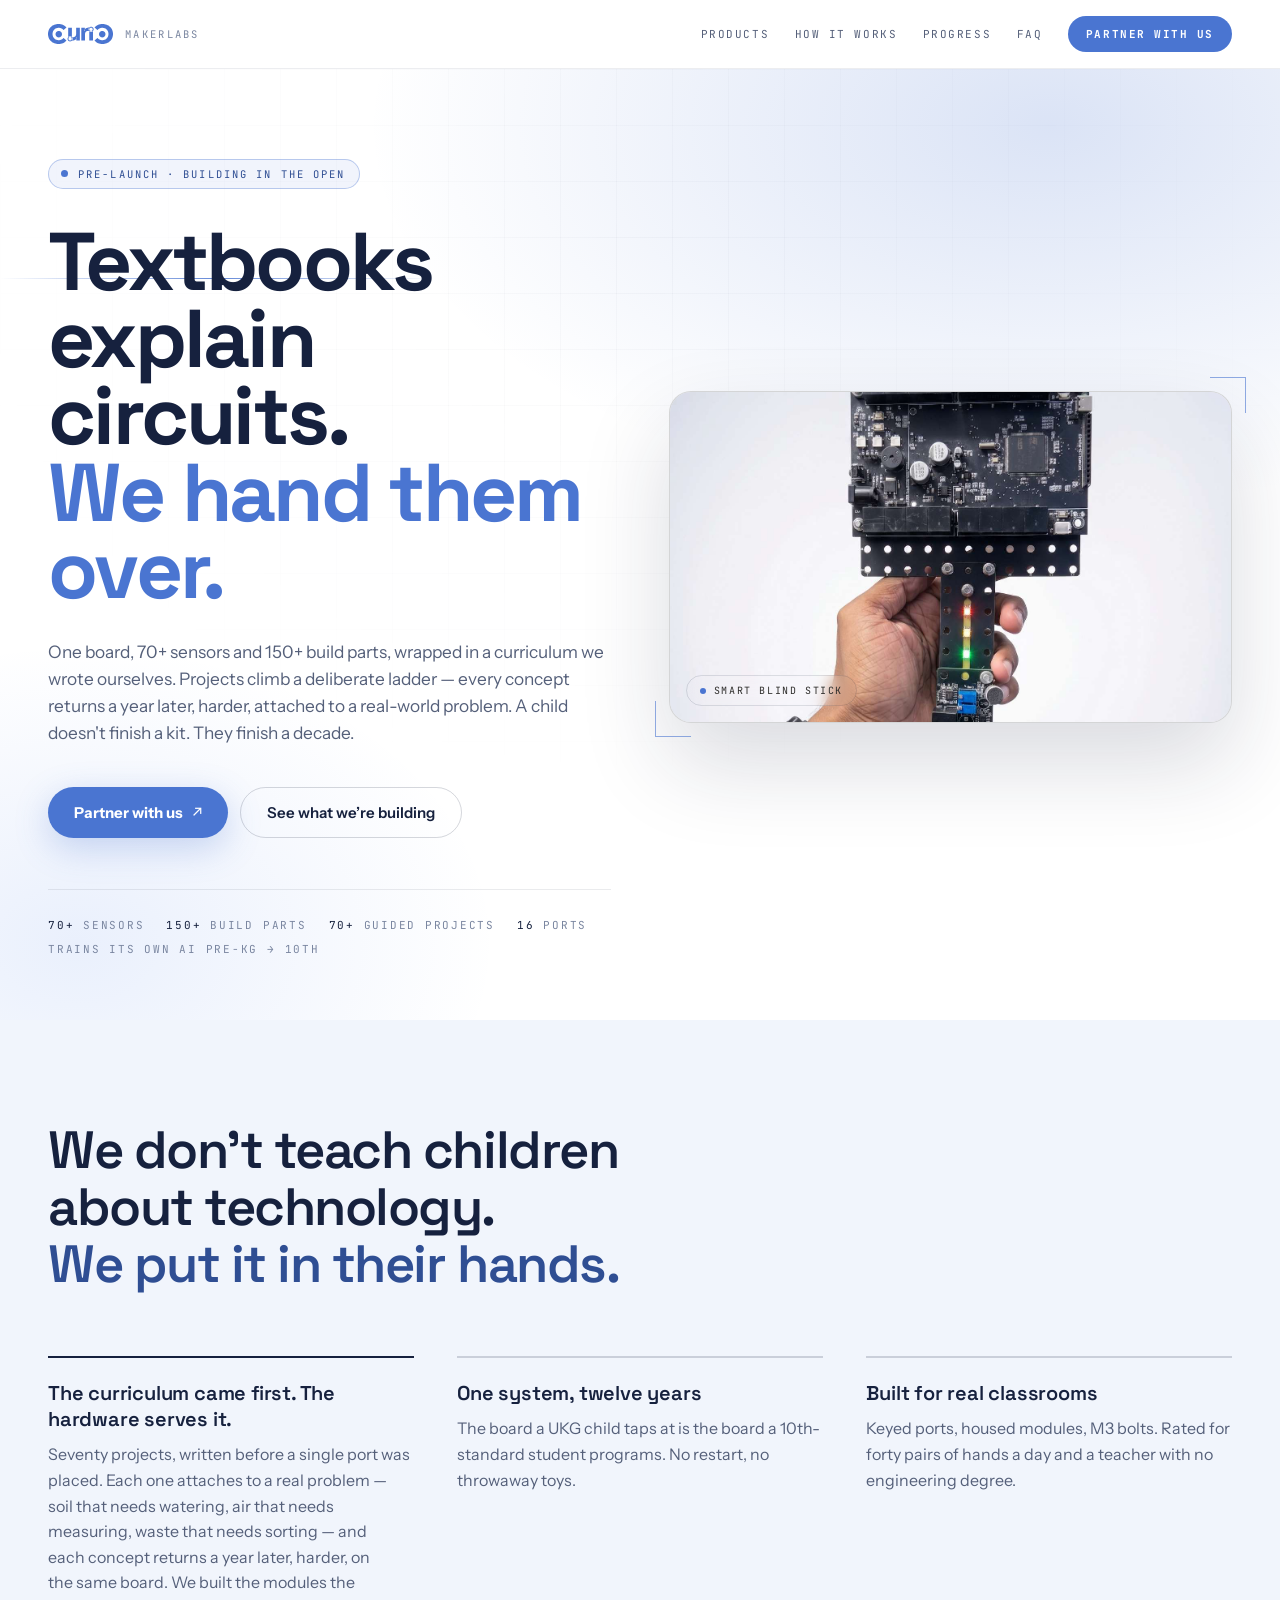
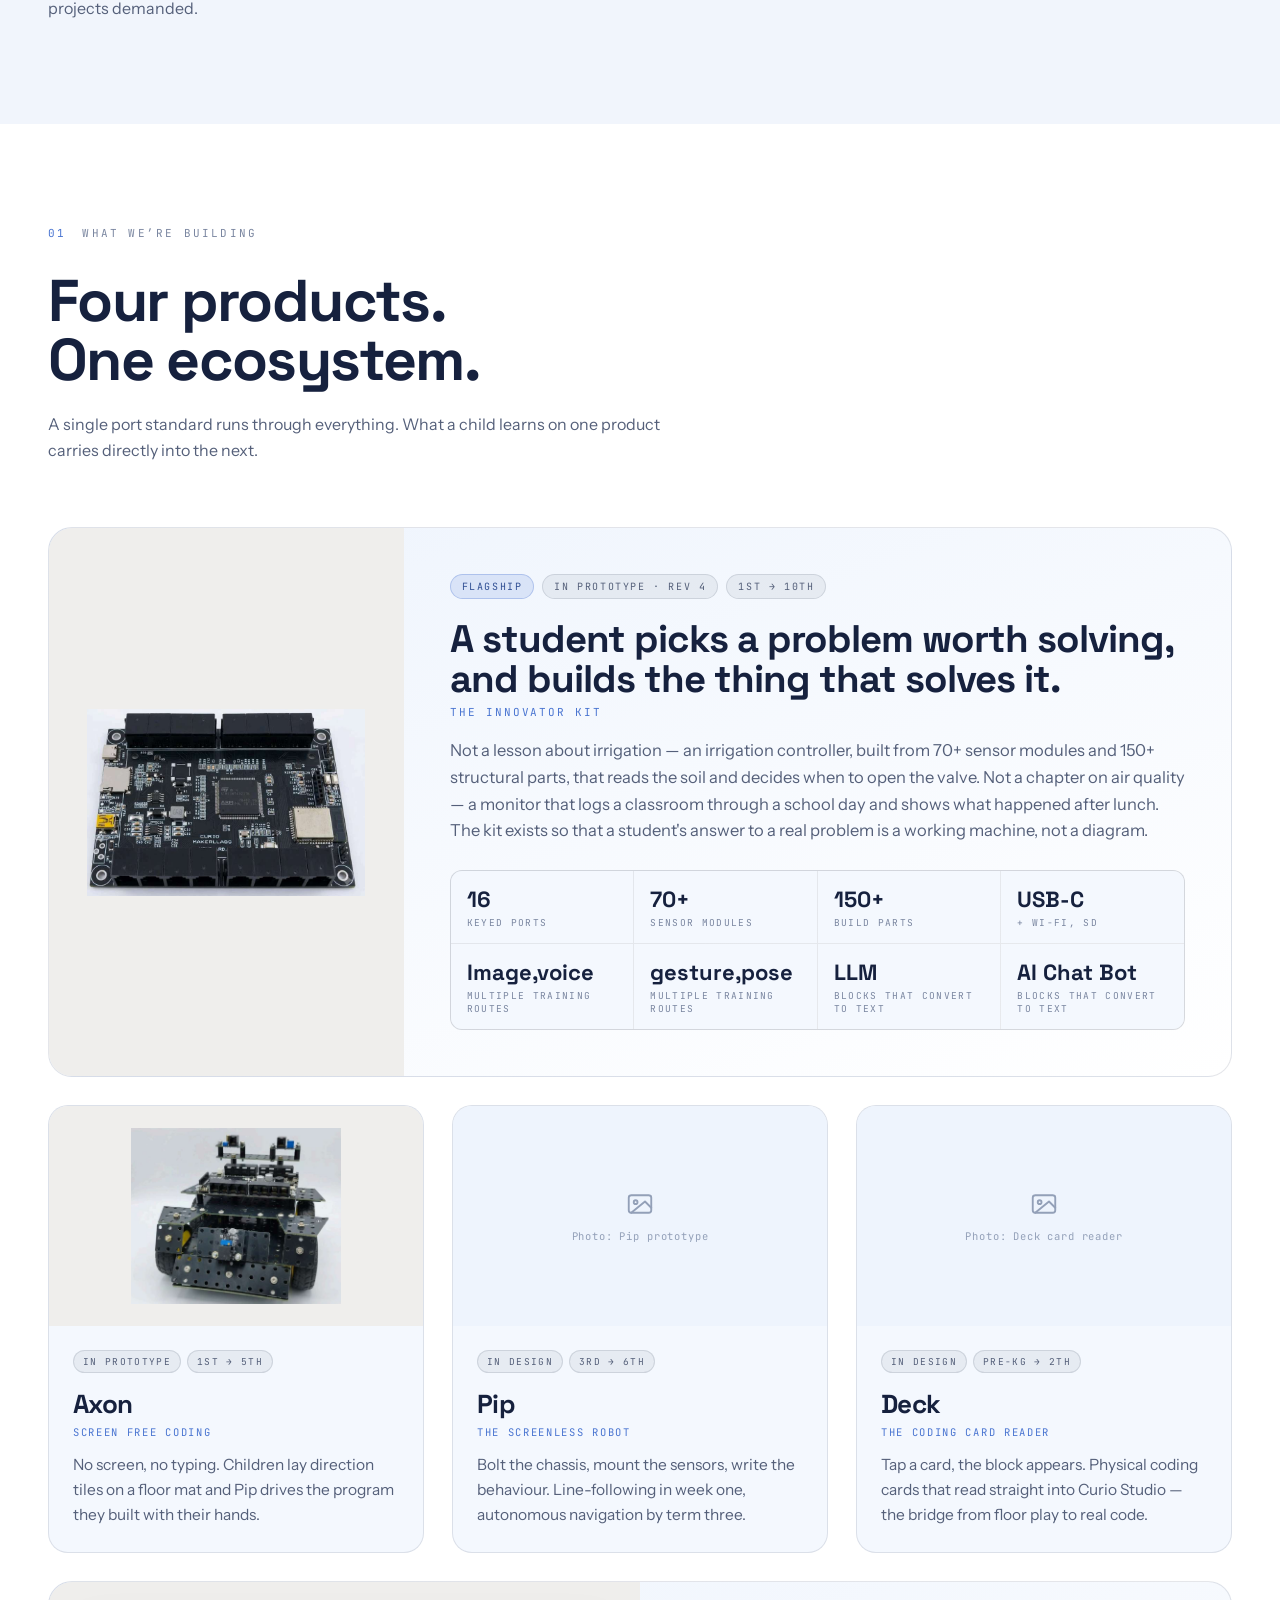
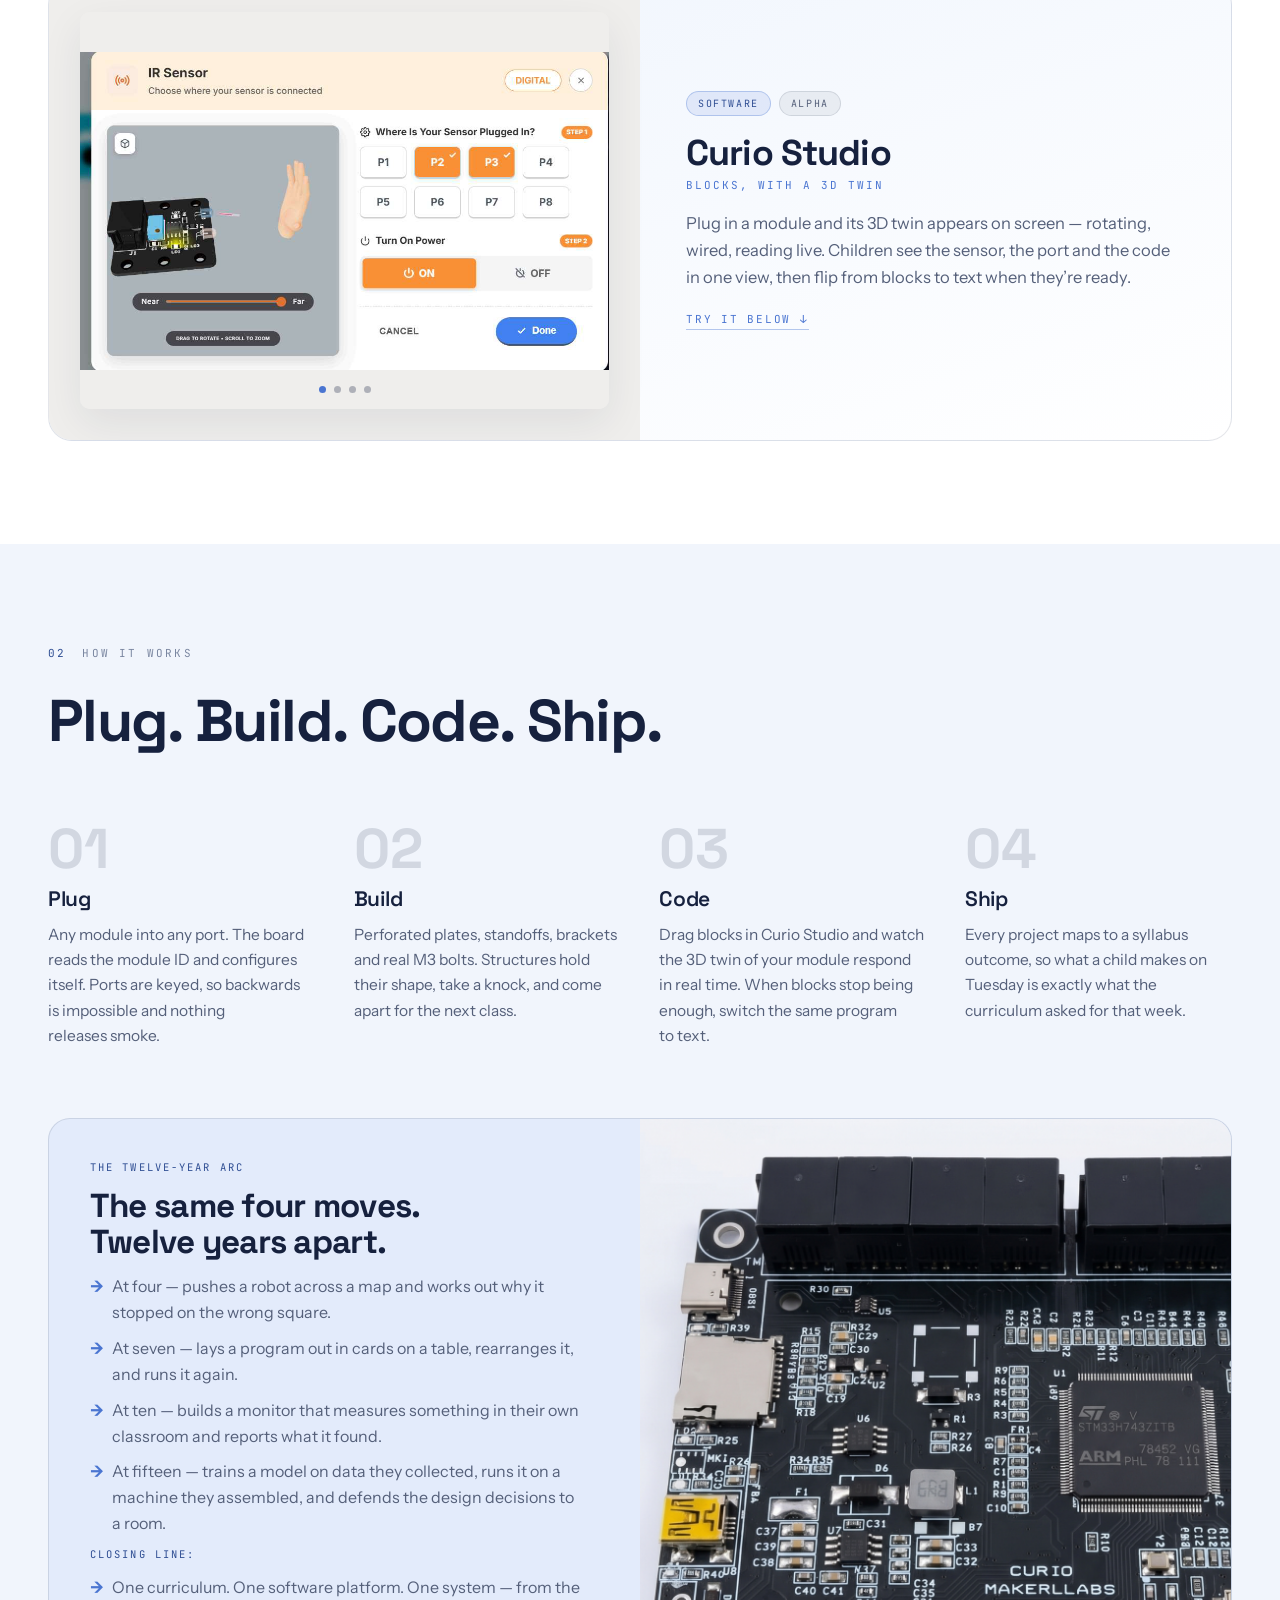
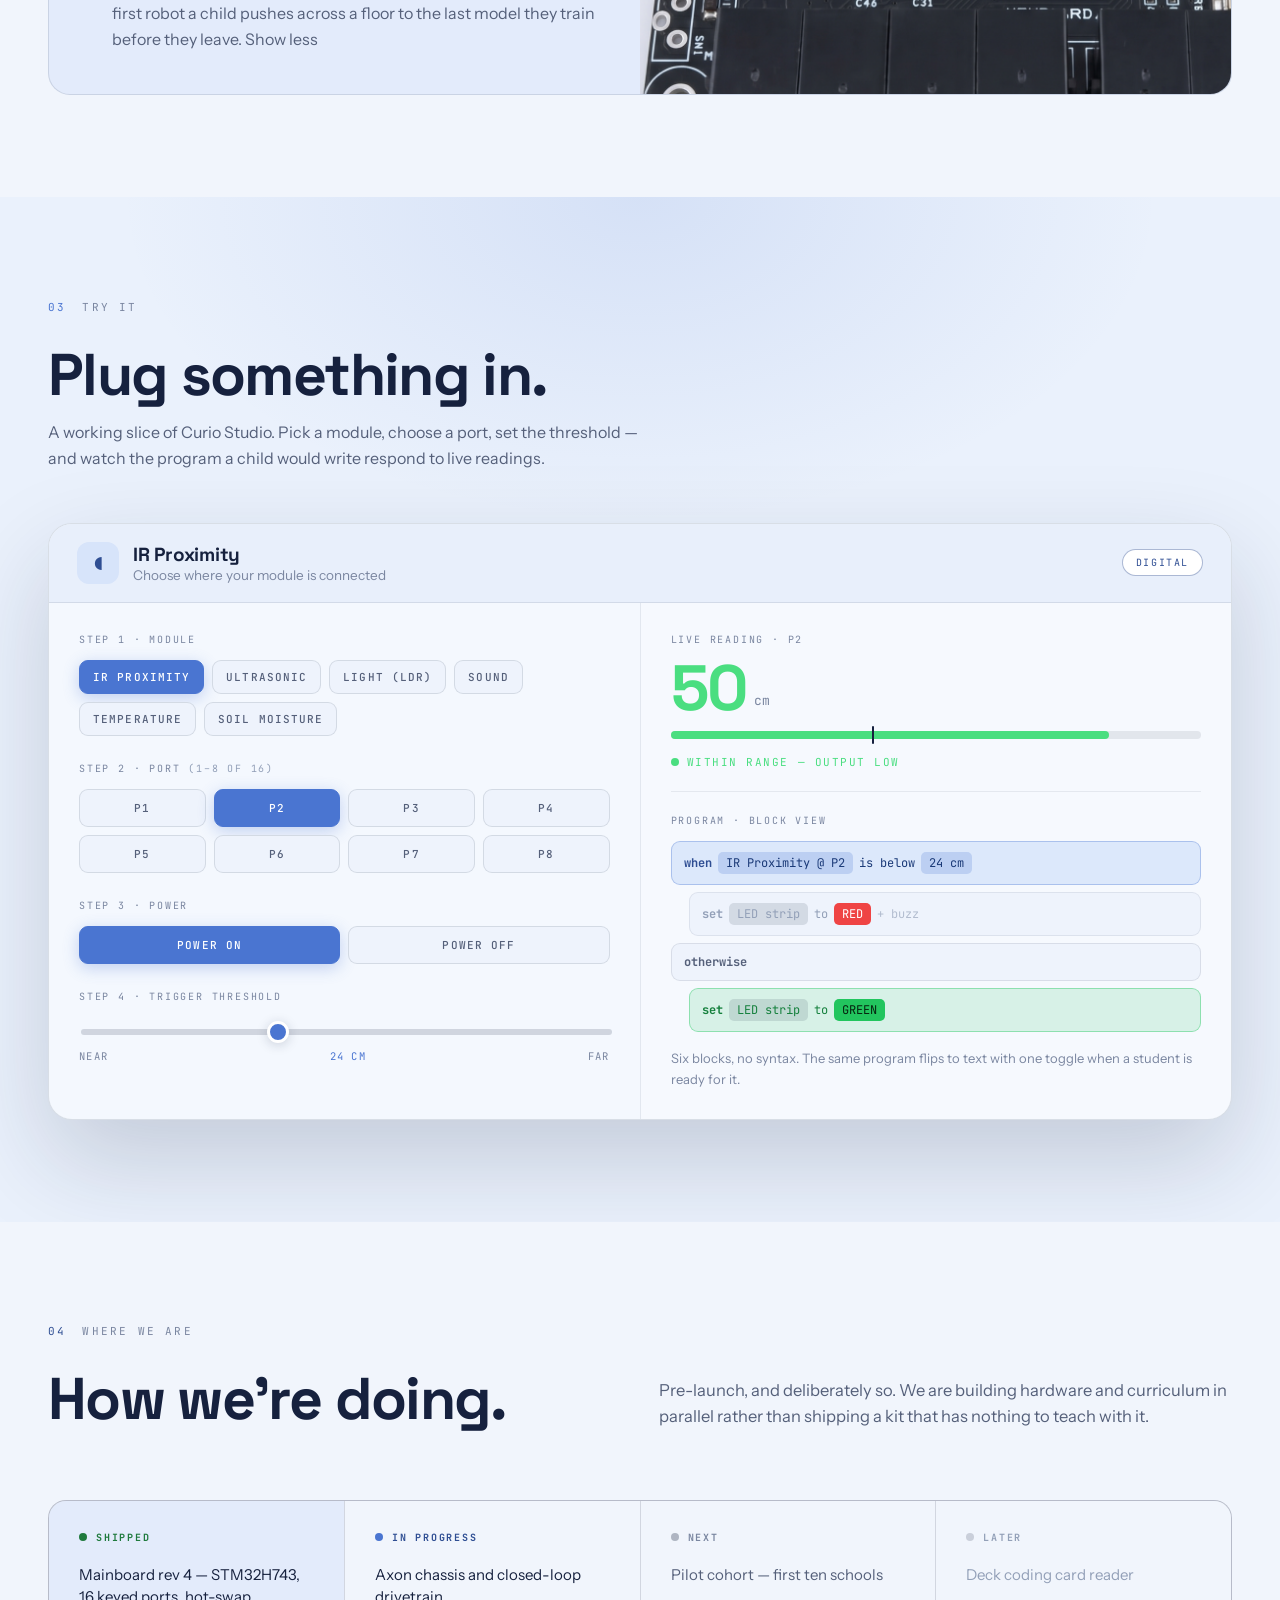
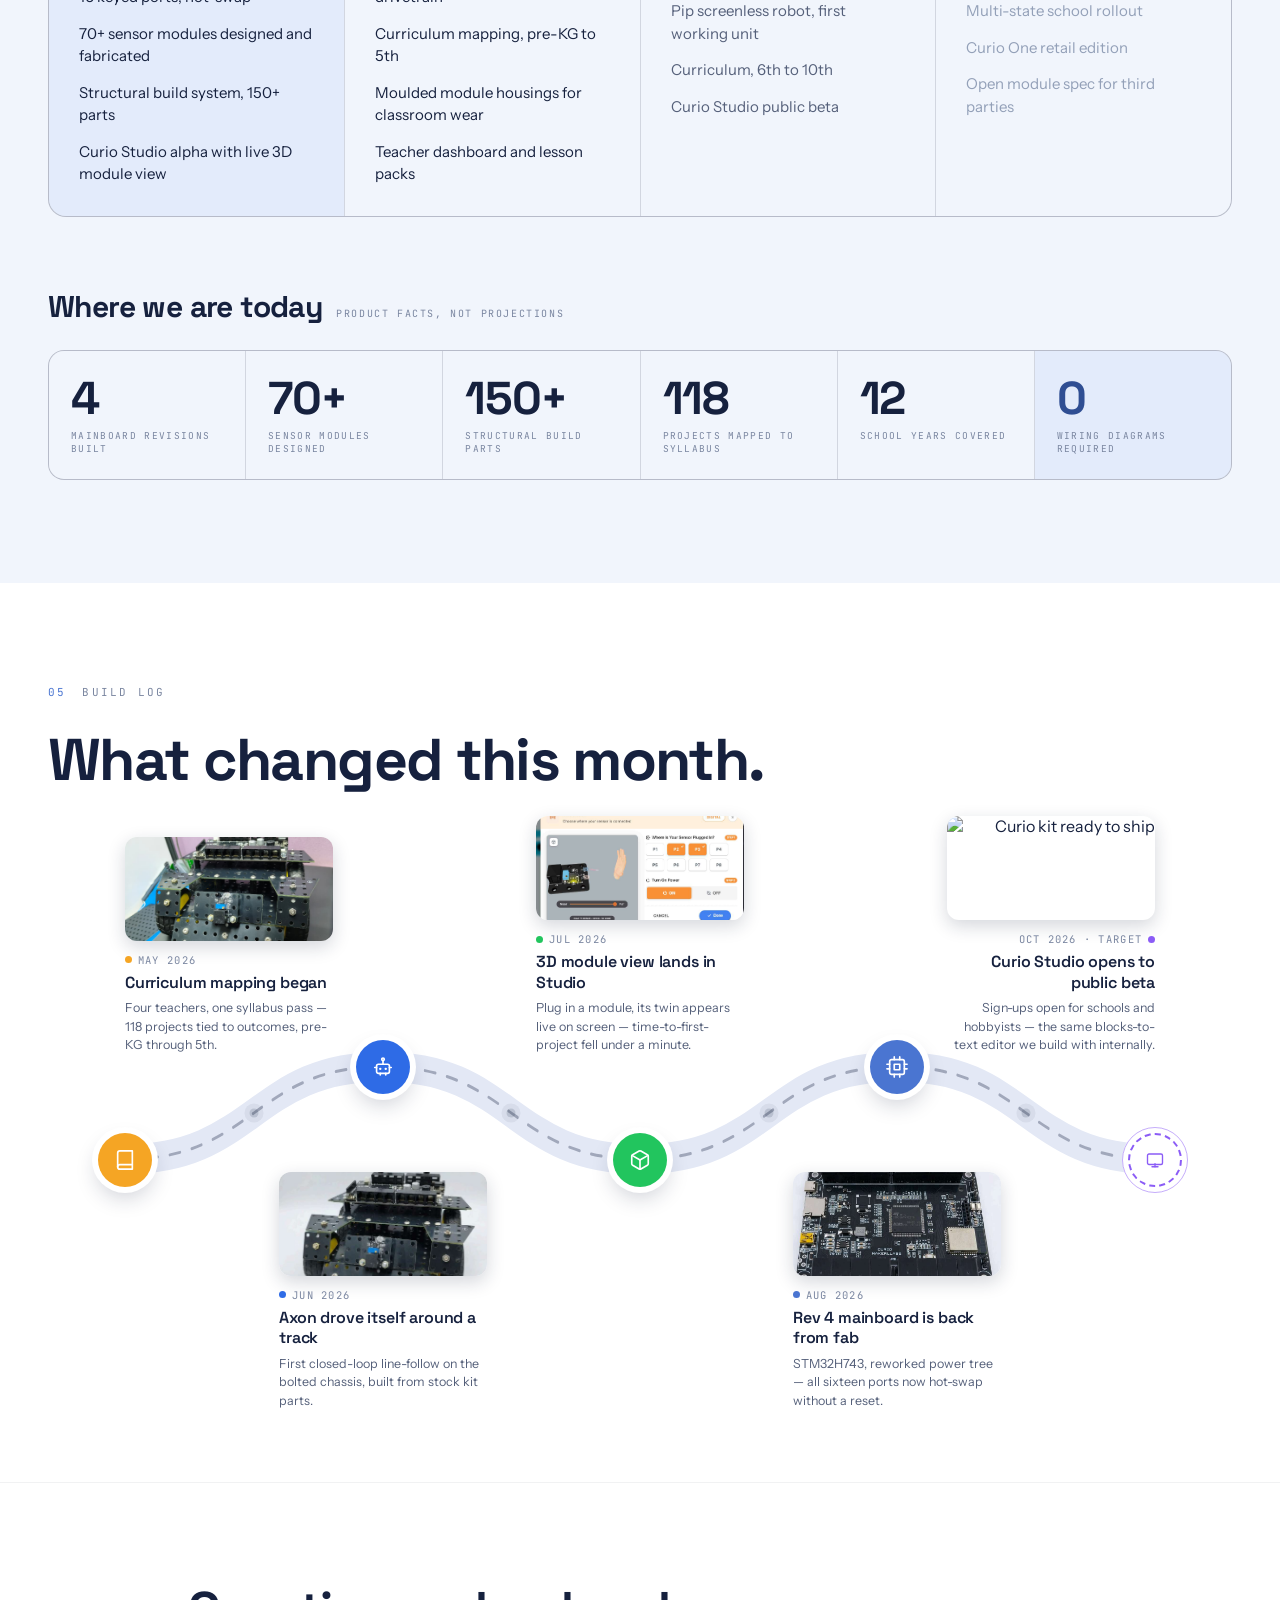
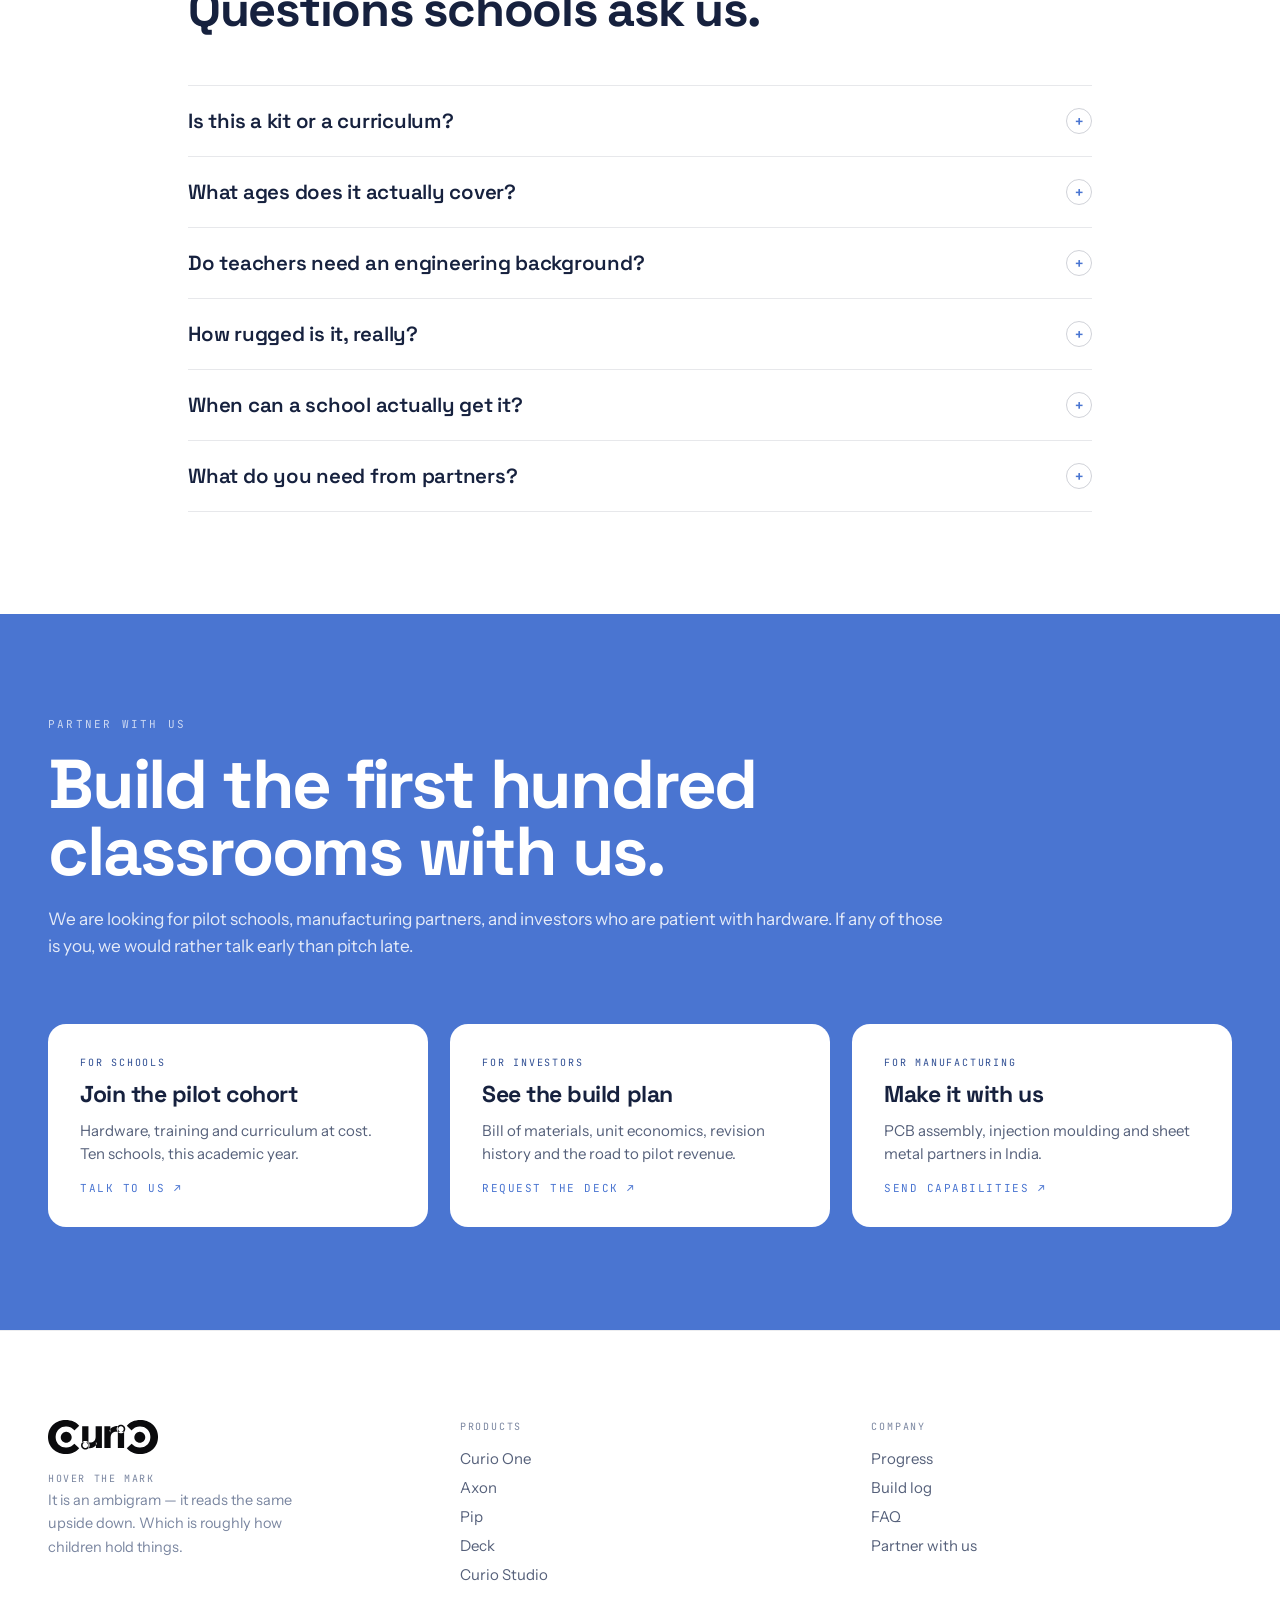
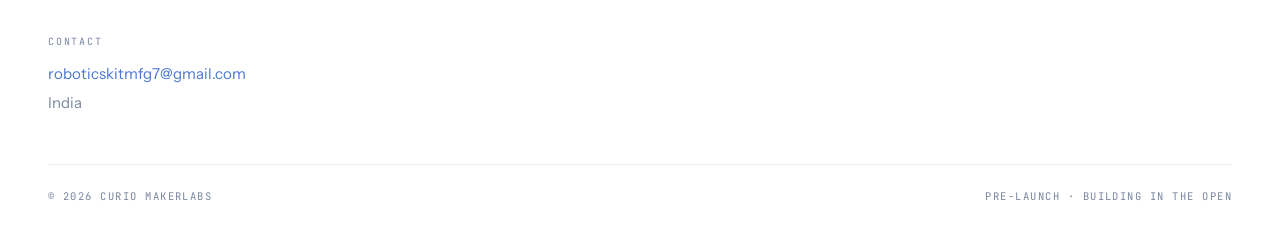
==== commit 5471b67a: "content add" ====
--- a/index.html
+++ b/index.html
@@ -80,7 +80,8 @@
 
         <div class="hero-media" data-reveal="1">
           <div class="hero-media-frame">
-            <img class="img-full" src="assets/board-hand-wide.png" alt="The Curio One mainboard held in hand with a live LED module chain" />
+            <img class="img-full" src="assets/board-hand-wide.png"
+              alt="The Curio One mainboard held in hand with a live LED module chain" />
             <div class="media-caption">
               <span class="caption-dot"></span>
               <span class="caption-text">Smart Blind Stick</span>
@@ -159,16 +160,16 @@
                 <span class="tag-neutral">1st &#8594; 10th</span>
               </div>
               <h3 class="product-title-lg">
-                Curio One
+                A student picks a problem worth solving, and builds the thing that solves it.
               </h3>
               <p class="product-eyebrow">
                 The innovator kit
               </p>
               <p class="product-desc-lg">
-                A 16-port STM32H743 mainboard, 70+ snap-in sensor modules
-                and 150+ perforated structural parts. Plug any module into
-                any port &#8212; the board identifies it and the project is
-                live. No breadboards, no jumper wires, no polarity mistakes.
+                Not a lesson about irrigation — an irrigation controller, built from 70+ sensor modules and 150+
+                structural parts, that reads the soil and decides when to open the valve. Not a chapter on air quality —
+                a monitor that logs a classroom through a school day and shows what happened after lunch. The kit exists
+                so that a student's answer to a real problem is a working machine, not a diagram.
               </p>
               <div class="spec-grid">
                 <div class="spec-tile">
@@ -203,6 +204,38 @@
                     + Wi-Fi, SD
                   </div>
                 </div>
+                <div class="spec-tile">
+                  <div class="spec-number">
+                    Image,voice
+                  </div>
+                  <div class="spec-label">
+                    Multiple training routes
+                  </div>
+                </div>
+                <div class="spec-tile">
+                  <div class="spec-number">
+                    gesture,pose
+                  </div>
+                  <div class="spec-label">
+                    Multiple training routes
+                  </div>
+                </div>
+                <div class="spec-tile">
+                  <div class="spec-number">
+                    LLM
+                  </div>
+                  <div class="spec-label">
+                    Blocks that convert to text
+                  </div>
+                </div>
+                <div class="spec-tile">
+                  <div class="spec-number">
+                    AI Chat Bot
+                  </div>
+                  <div class="spec-label">
+                    Blocks that convert to text
+                  </div>
+                </div>
               </div>
             </div>
           </div>
@@ -216,32 +249,19 @@
             <div class="product-card-body">
               <div class="tag-row-sm">
                 <span class="tag-neutral-sm">In prototype</span>
-                <span class="tag-neutral-sm">Ages 6 &#8594; 10</span>
+                <span class="tag-neutral-sm">1st &#8594; 5th</span>
               </div>
               <h3 class="product-title">
                 Axon
               </h3>
               <p class="product-eyebrow-sm">
-                Card-coded robotics
-              </p>
-              <p class="product-tagline">
-                Coding you can hold, on a robot that keeps growing.
+                Screen Free Coding
               </p>
               <p class="product-desc">
-                Lay out a row of cards, scan them, and the program runs.
-                Bluetooth links Axon to Curio Lab, and a camera turns it
-                into a robot that sees what&#8217;s in front of it.
-              </p>
-              <div class="capability-strip">
-                <span class="capability-strip-label">Capability strip</span>
-                <ul class="capability-list">
-                  <li>Physical card programming</li>
-                  <li>Bluetooth to Curio Lab</li>
-                  <li>Camera for vision projects</li>
-                  <li>Voice output</li>
-                  <li>Onboard sensing</li>
-                </ul>
-              </div>
+                No screen, no typing. Children lay direction tiles on a
+                floor mat and Pip drives the program they built with their
+                hands.
+              </p>
             </div>
           </div>
 
@@ -260,33 +280,19 @@
             <div class="product-card-body">
               <div class="tag-row-sm">
                 <span class="tag-neutral-sm">In design</span>
-                <span class="tag-neutral-sm">Ages 6 &#8594; 10</span>
+                <span class="tag-neutral-sm">3rd &#8594; 6th</span>
               </div>
               <h3 class="product-title">
                 Pip
               </h3>
               <p class="product-eyebrow-sm">
-                Map-based robotics
-              </p>
-              <p class="product-tagline">
-                A story on the floor, and a robot the child sends through it.
+                The screenless robot
               </p>
               <p class="product-desc">
-                Pip travels a printed map &#8212; a village, a solar system,
-                a food chain. The child plans the route, taps out the
-                commands, and finds out whether the plan survives contact
-                with the map.
-              </p>
-              <div class="capability-strip">
-                <span class="capability-strip-label">Capability strip</span>
-                <ul class="capability-list">
-                  <li>Map-based journeys</li>
-                  <li>Screenless, no login</li>
-                  <li>Colour and distance sensing</li>
-                  <li>Voice narration and story mode</li>
-                  <li>Swappable subject maps</li>
-                </ul>
-              </div>
+                Bolt the chassis, mount the sensors, write the behaviour.
+                Line-following in week one, autonomous navigation by term
+                three.
+              </p>
             </div>
           </div>
 
@@ -305,32 +311,19 @@
             <div class="product-card-body">
               <div class="tag-row-sm">
                 <span class="tag-neutral-sm">In design</span>
-                <span class="tag-neutral-sm">Pre-KG &#8594; 2nd</span>
+                <span class="tag-neutral-sm">Pre-kg &#8594; 2th</span>
               </div>
               <h3 class="product-title">
                 Deck
               </h3>
               <p class="product-eyebrow-sm">
-                Early literacy and numeracy
-              </p>
-              <p class="product-tagline">
-                Touch a card, and Deck responds.
+                The coding card reader
               </p>
               <p class="product-desc">
-                Challenge and quiz modes ask rather than tell, so the child
-                works through it alone and knows straight away whether
-                they were right.
-              </p>
-              <div class="capability-strip">
-                <span class="capability-strip-label">Capability strip</span>
-                <ul class="capability-list">
-                  <li>Challenge and quiz modes</li>
-                  <li>Record-your-own-voice prompts</li>
-                  <li>Any language spoken at home</li>
-                  <li>Screenless</li>
-                  <li>Independent play</li>
-                </ul>
-              </div>
+                Tap a card, the block appears. Physical coding cards that
+                read straight into Curio Studio &#8212; the bridge from
+                floor play to real code.
+              </p>
             </div>
           </div>
         </div>
@@ -389,7 +382,7 @@
           <span class="kicker-label">How it works</span>
         </div>
         <h2 class="section-title-how" data-reveal="1">
-          Find it. Build it. Teach it. Prove it.
+          Plug. Build. Code. Ship.
         </h2>
 
         <div class="steps-grid">
@@ -398,12 +391,12 @@
               01
             </div>
             <h3 class="step-title">
-              Find it
+              Plug
             </h3>
             <p class="step-desc">
-              A project begins with something real. Engineering begins
-              with noticing &#8212; and a child who chose the problem is
-              the one who stays with it when it stops working.
+              Any module into any port. The board reads the module ID and
+              configures itself. Ports are keyed, so backwards is impossible
+              and nothing releases smoke.
             </p>
           </div>
           <div data-reveal="1">
@@ -411,12 +404,12 @@
               02
             </div>
             <h3 class="step-title">
-              Build it
+              Build
             </h3>
             <p class="step-desc">
-              They assemble the machine &#8212; 70+ sensor modules and 150+
-              structural parts, bolted into a structure. Nothing to wire
-              or debug, so the time goes into the design decisions.
+              Perforated plates, standoffs, brackets and real M3 bolts.
+              Structures hold their shape, take a knock, and come apart for
+              the next class.
             </p>
           </div>
           <div data-reveal="1">
@@ -424,12 +417,12 @@
               03
             </div>
             <h3 class="step-title">
-              Teach it
+              Code
             </h3>
             <p class="step-desc">
-              The kit stops being a kit. The student trains the machine
-              themselves &#8212; to recognise an image, a voice, a gesture.
-              Somewhere in that loop, the child becomes the teacher.
+              Drag blocks in Curio Studio and watch the 3D twin of your
+              module respond in real time. When blocks stop being enough,
+              switch the same program to text.
             </p>
           </div>
           <div data-reveal="1">
@@ -437,12 +430,12 @@
               04
             </div>
             <h3 class="step-title">
-              Prove it
+              Ship
             </h3>
             <p class="step-desc">
-              Tested against the real thing, not a rehearsed run. It
-              fails, they fix it, then stand up and account for it
-              &#8212; what they built, why, and what&#8217;s next.
+              Every project maps to a syllabus outcome, so what a child
+              makes on Tuesday is exactly what the curriculum asked for that
+              week.
             </p>
           </div>
         </div>
@@ -450,19 +443,36 @@
         <div class="banner-card" data-reveal="1">
           <div class="banner-content">
             <p class="banner-eyebrow">
-              The port standard
+              The twelve-year arc
             </p>
             <h3 class="banner-title">
-              One connector, every module, twelve years.
+              The same four moves.
+              Twelve years apart.
             </h3>
             <p class="banner-desc">
-              Sixteen identical keyed ports carry power, ground and data. A
-              module bought in year one still works in year twelve &#8212;
-              and a school that buys once keeps buying modules, not systems.
+              At four — pushes a robot across a map and works out why it stopped on the wrong square.
+            </p>
+            <p class="banner-desc">At seven — lays a program out in cards on a table, rearranges it, and runs it
+              again.</p>
+            <p class="banner-desc">At ten — builds a monitor that measures something in their own classroom and
+              reports what it found.
+            </p>
+            <p class="banner-desc">
+              At fifteen — trains a model on data they collected, runs it on a machine they assembled, and defends the
+              design decisions to a room.</p>
+
+            <p class="banner-eyebrow">
+              Closing line:
+            </p>
+            <p class="banner-desc">One curriculum. One software platform. One system — from the first robot a child
+              pushes across a floor to
+              the last model they train before they leave.
+              Show less
             </p>
           </div>
           <div class="banner-media">
-            <img class="img-cover" src="assets/board-macro.png" alt="Macro detail of the Curio mainboard silkscreen and ports" />
+            <img class="img-cover" src="assets/board-macro.png"
+              alt="Macro detail of the Curio mainboard silkscreen and ports" />
           </div>
         </div>
       </div>
@@ -1030,7 +1040,8 @@
           </p>
         </div>
         <div class="contact-grid">
-          <a class="contact-card" href="mailto:roboticskitmfg7@gmail.com?subject=Pilot%20school%20enquiry" data-reveal="1">
+          <a class="contact-card" href="mailto:roboticskitmfg7@gmail.com?subject=Pilot%20school%20enquiry"
+            data-reveal="1">
             <span class="contact-eyebrow">For schools</span>
             <span class="contact-title">Join the pilot cohort</span>
             <span class="contact-desc">Hardware, training and curriculum at cost. Ten schools, this
@@ -1044,7 +1055,8 @@
               road to pilot revenue.</span>
             <span class="contact-link">Request the deck &#8599;</span>
           </a>
-          <a class="contact-card" href="mailto:roboticskitmfg7@gmail.com?subject=Manufacturing%20enquiry" data-reveal="1">
+          <a class="contact-card" href="mailto:roboticskitmfg7@gmail.com?subject=Manufacturing%20enquiry"
+            data-reveal="1">
             <span class="contact-eyebrow">For manufacturing</span>
             <span class="contact-title">Make it with us</span>
             <span class="contact-desc">PCB assembly, injection moulding and sheet metal partners in
--- a/css/styles.css
+++ b/css/styles.css
@@ -860,6 +860,16 @@
                   );
 }
 
+.flagship-card .split-grid {
+  grid-template-columns: 3fr 7fr;
+}
+
+@media (max-width: 700px) {
+  .flagship-card .split-grid {
+    grid-template-columns: 1fr;
+  }
+}
+
 .flagship-media {
   background: #efeeec;
   display: flex;
@@ -997,11 +1007,11 @@
 
 .product-card-media {
   background: #efeeec;
-  padding: 18px;
+  padding: 22px;
   display: flex;
   align-items: center;
   justify-content: center;
-  height: 160px;
+  height: 220px;
 }
 
 .img-contain {
@@ -1011,7 +1021,7 @@
 }
 
 .product-card-body {
-  padding: 20px;
+  padding: 24px;
   display: flex;
   flex-direction: column;
   flex: 1;
@@ -1021,7 +1031,7 @@
   display: flex;
   flex-wrap: wrap;
   gap: 6px;
-  margin-bottom: 10px;
+  margin-bottom: 14px;
 }
 
 .tag-neutral-sm {
@@ -1039,79 +1049,31 @@
 .product-title {
   font-family: "Space Grotesk", sans-serif;
   font-weight: 700;
-  font-size: 22px;
+  font-size: 26px;
   letter-spacing: -0.02em;
-  margin: 0 0 3px;
+  margin: 0 0 4px;
   color: #16213e;
 }
 
 .product-eyebrow-sm {
   font-family: "JetBrains Mono", monospace;
-  font-size: 10px;
-  letter-spacing: 0.14em;
+  font-size: 10.5px;
+  letter-spacing: 0.16em;
   text-transform: uppercase;
   color: var(--accent, #4a75d1);
-  margin: 0 0 8px;
+  margin: 0 0 14px;
 }
 
 .product-desc {
-  font-size: 14.5px;
-  line-height: 1.52;
+  font-size: 15.5px;
+  line-height: 1.6;
   color: #55607a;
-  margin: 0 0 12px;
+  margin: 0;
   text-wrap: pretty;
 }
 
-.product-tagline {
-  font-family: "Space Grotesk", sans-serif;
-  font-weight: 600;
-  font-size: 14.5px;
-  line-height: 1.35;
-  color: #16213e;
-  margin: 0 0 6px;
-  text-wrap: pretty;
-}
-
-.capability-strip {
-  margin-top: auto;
-  padding-top: 12px;
-  border-top: 1px dashed rgba(22, 33, 62, 0.14);
-}
-
-.capability-strip-label {
-  display: block;
-  font-family: "JetBrains Mono", monospace;
-  font-size: 9px;
-  letter-spacing: 0.14em;
-  text-transform: uppercase;
-  color: #8892a8;
-  margin-bottom: 7px;
-}
-
-.capability-list {
-  display: flex;
-  flex-wrap: wrap;
-  gap: 5px;
-  margin: 0;
-  padding: 0;
-  list-style: none;
-}
-
-.capability-list li {
-  font-family: "JetBrains Mono", monospace;
-  font-size: 9.5px;
-  letter-spacing: 0.01em;
-  line-height: 1.3;
-  color: #2f4e93;
-  background: rgba(74, 117, 209, 0.08);
-  border: 1px solid rgba(74, 117, 209, 0.18);
-  padding: 4px 8px;
-  border-radius: 999px;
-  white-space: nowrap;
-}
-
 .product-card-media--empty {
-  height: 160px;
+  height: 220px;
   position: relative;
   background: #eef4fd;
 }
@@ -1312,8 +1274,22 @@
   font-size: 16px;
   line-height: 1.62;
   color: #55607a;
-  margin: 0;
+  margin: 0 0 10px;
+  padding-left: 22px;
+  position: relative;
   text-wrap: pretty;
+}
+
+.banner-desc:last-child {
+  margin-bottom: 0;
+}
+
+.banner-desc::before {
+  content: "\2192";
+  position: absolute;
+  left: 0;
+  color: var(--accent, #4a75d1);
+  font-weight: 700;
 }
 
 .banner-media {
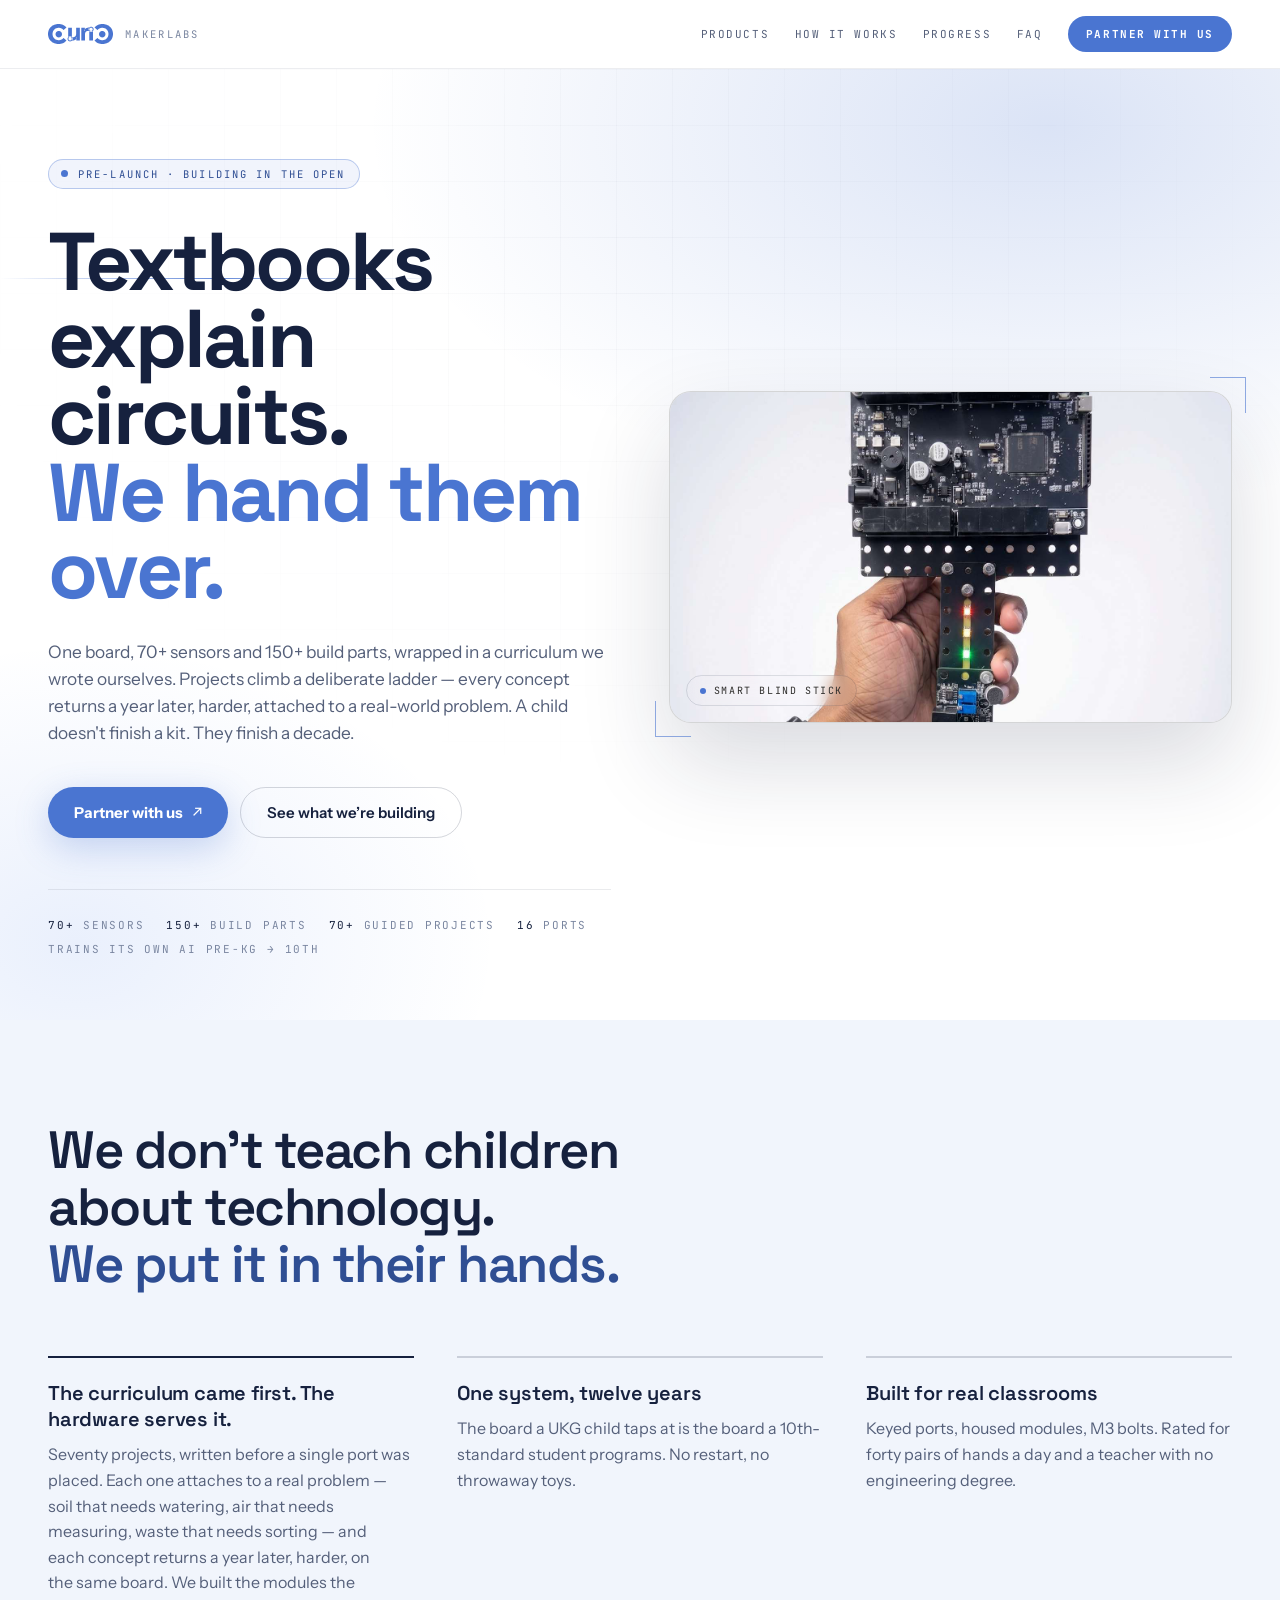
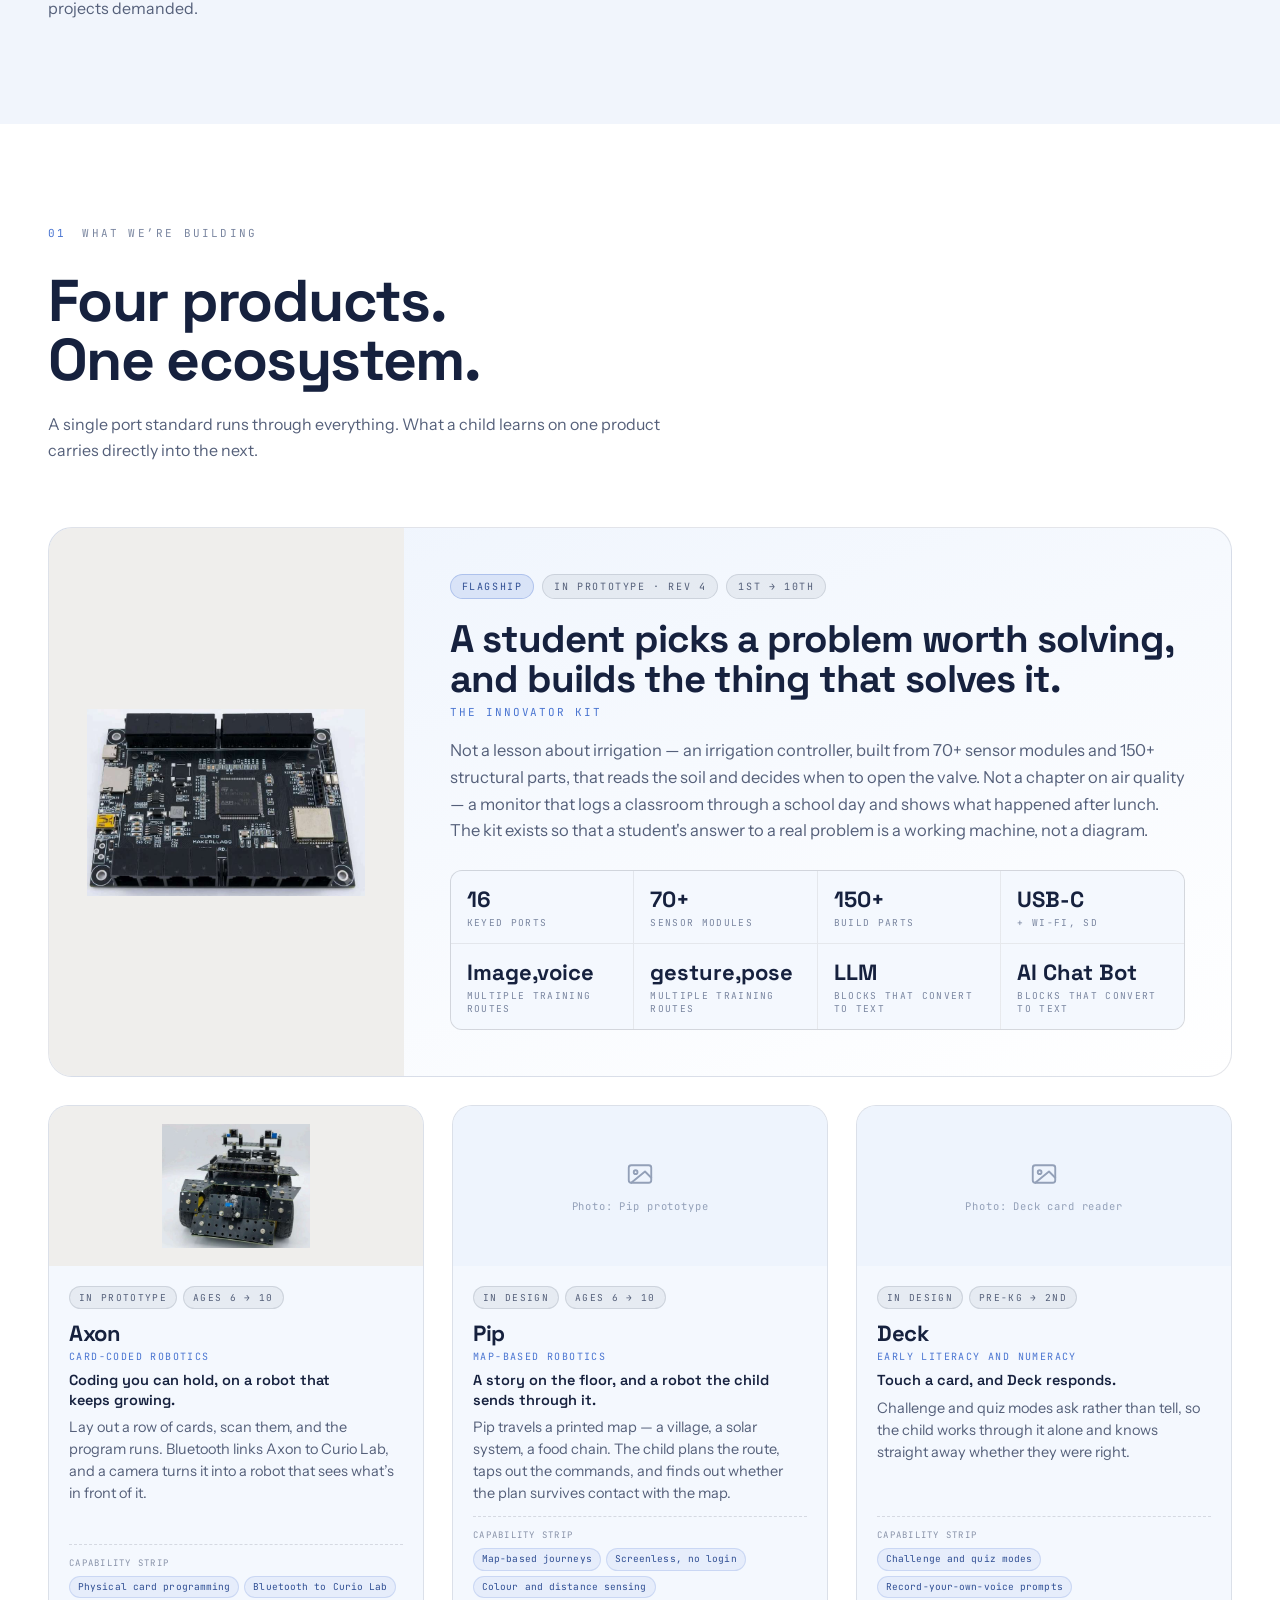
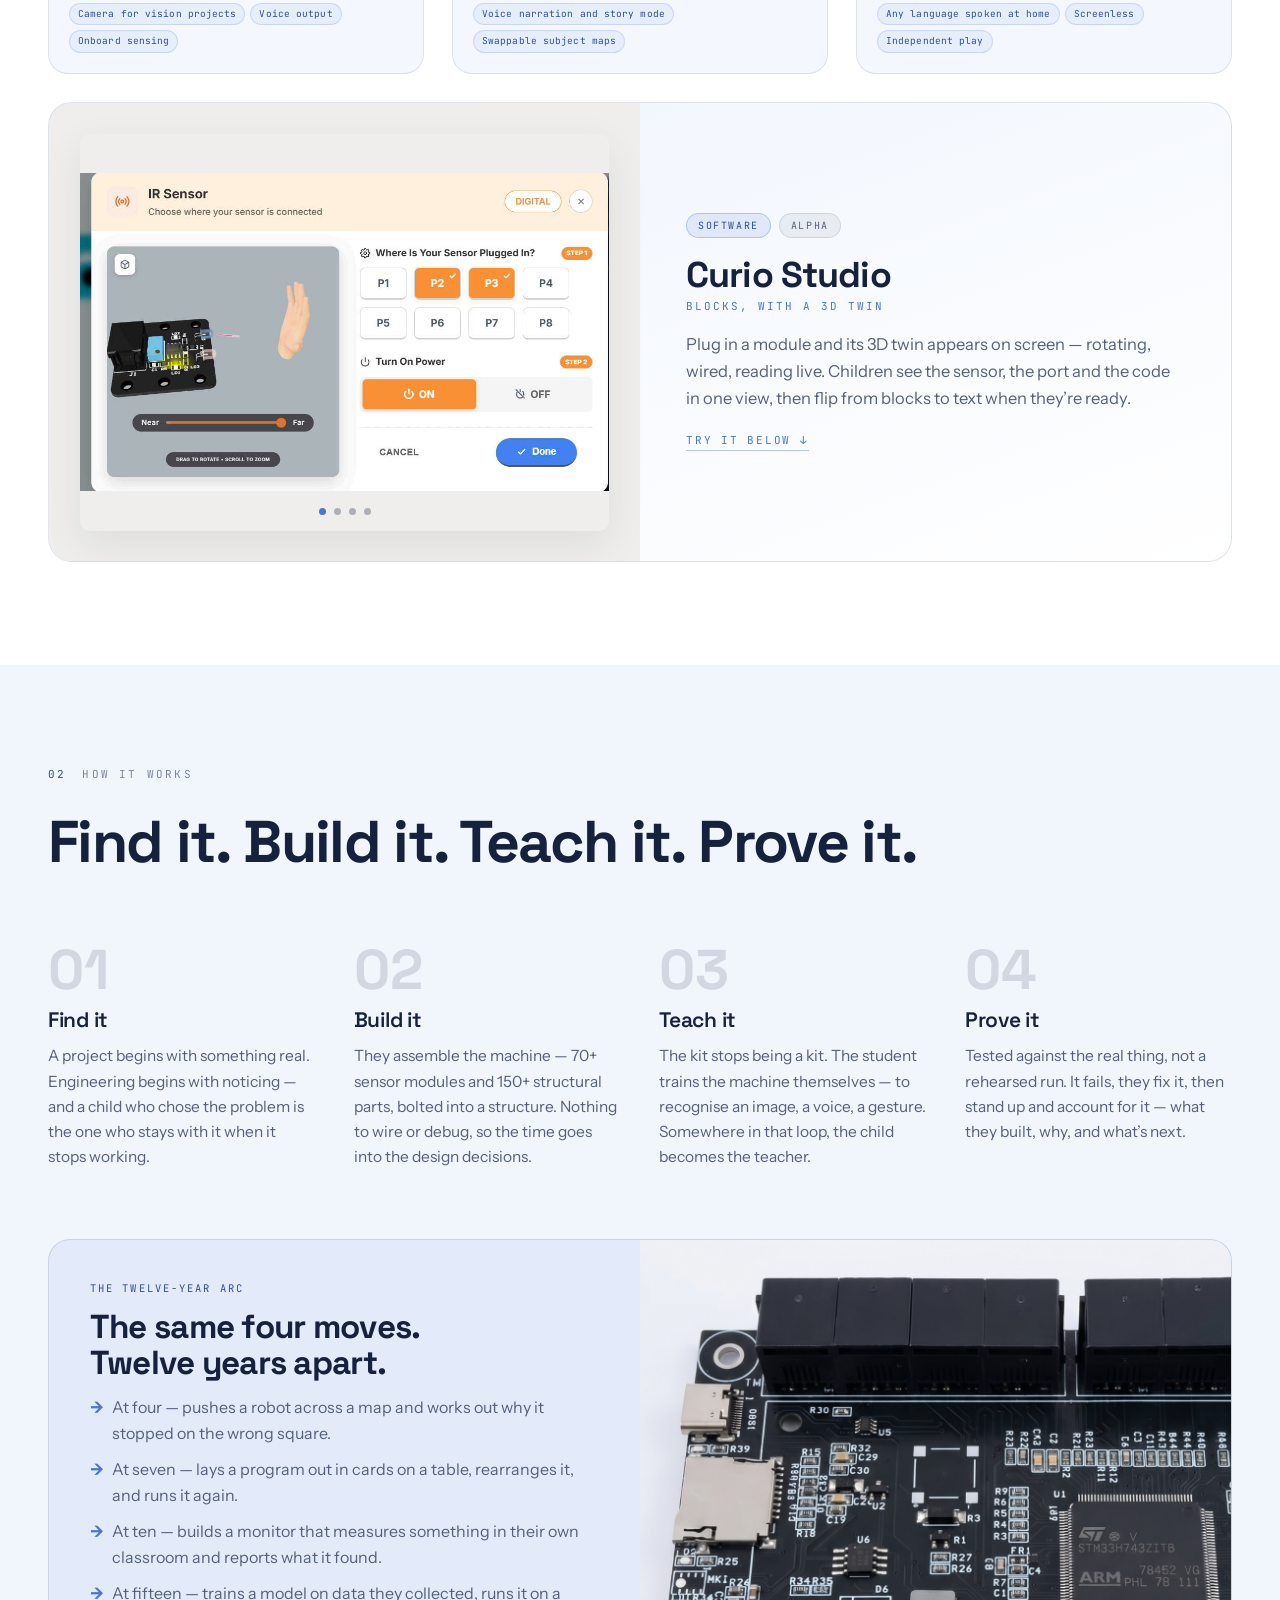
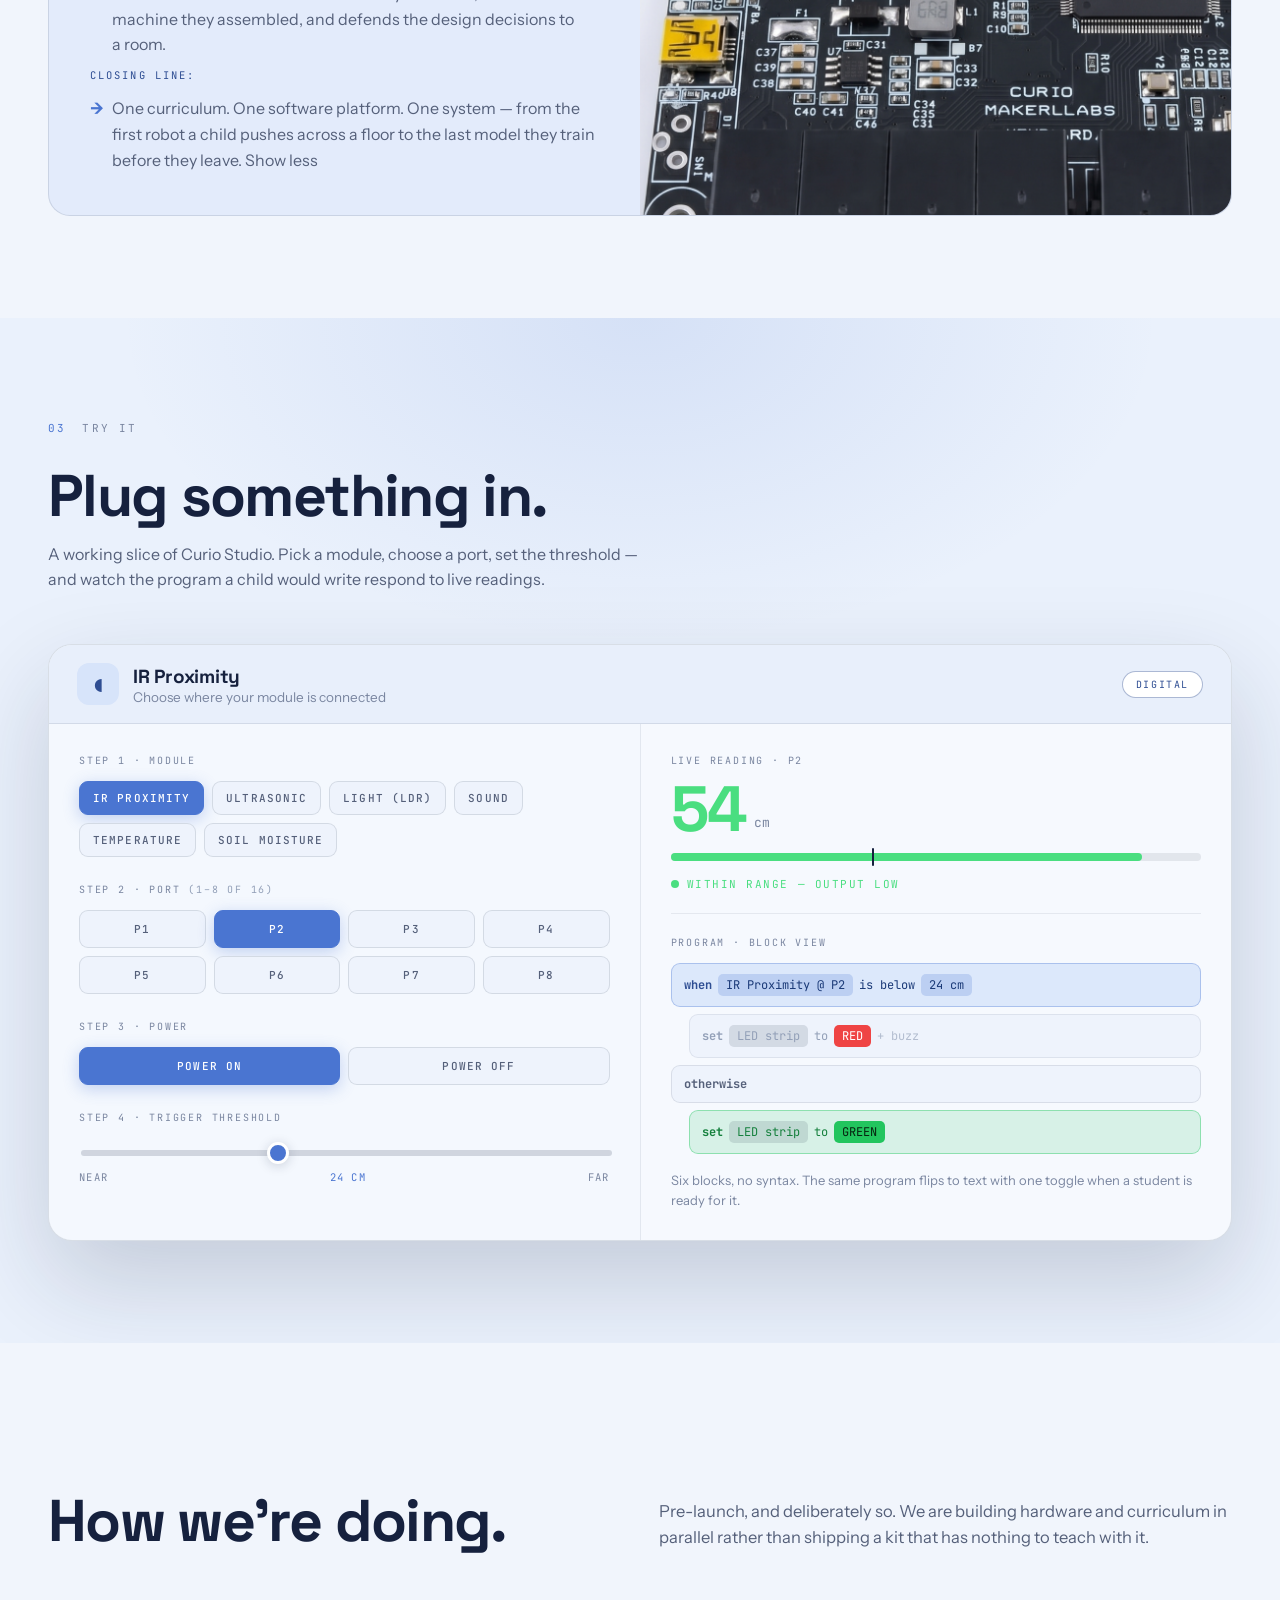
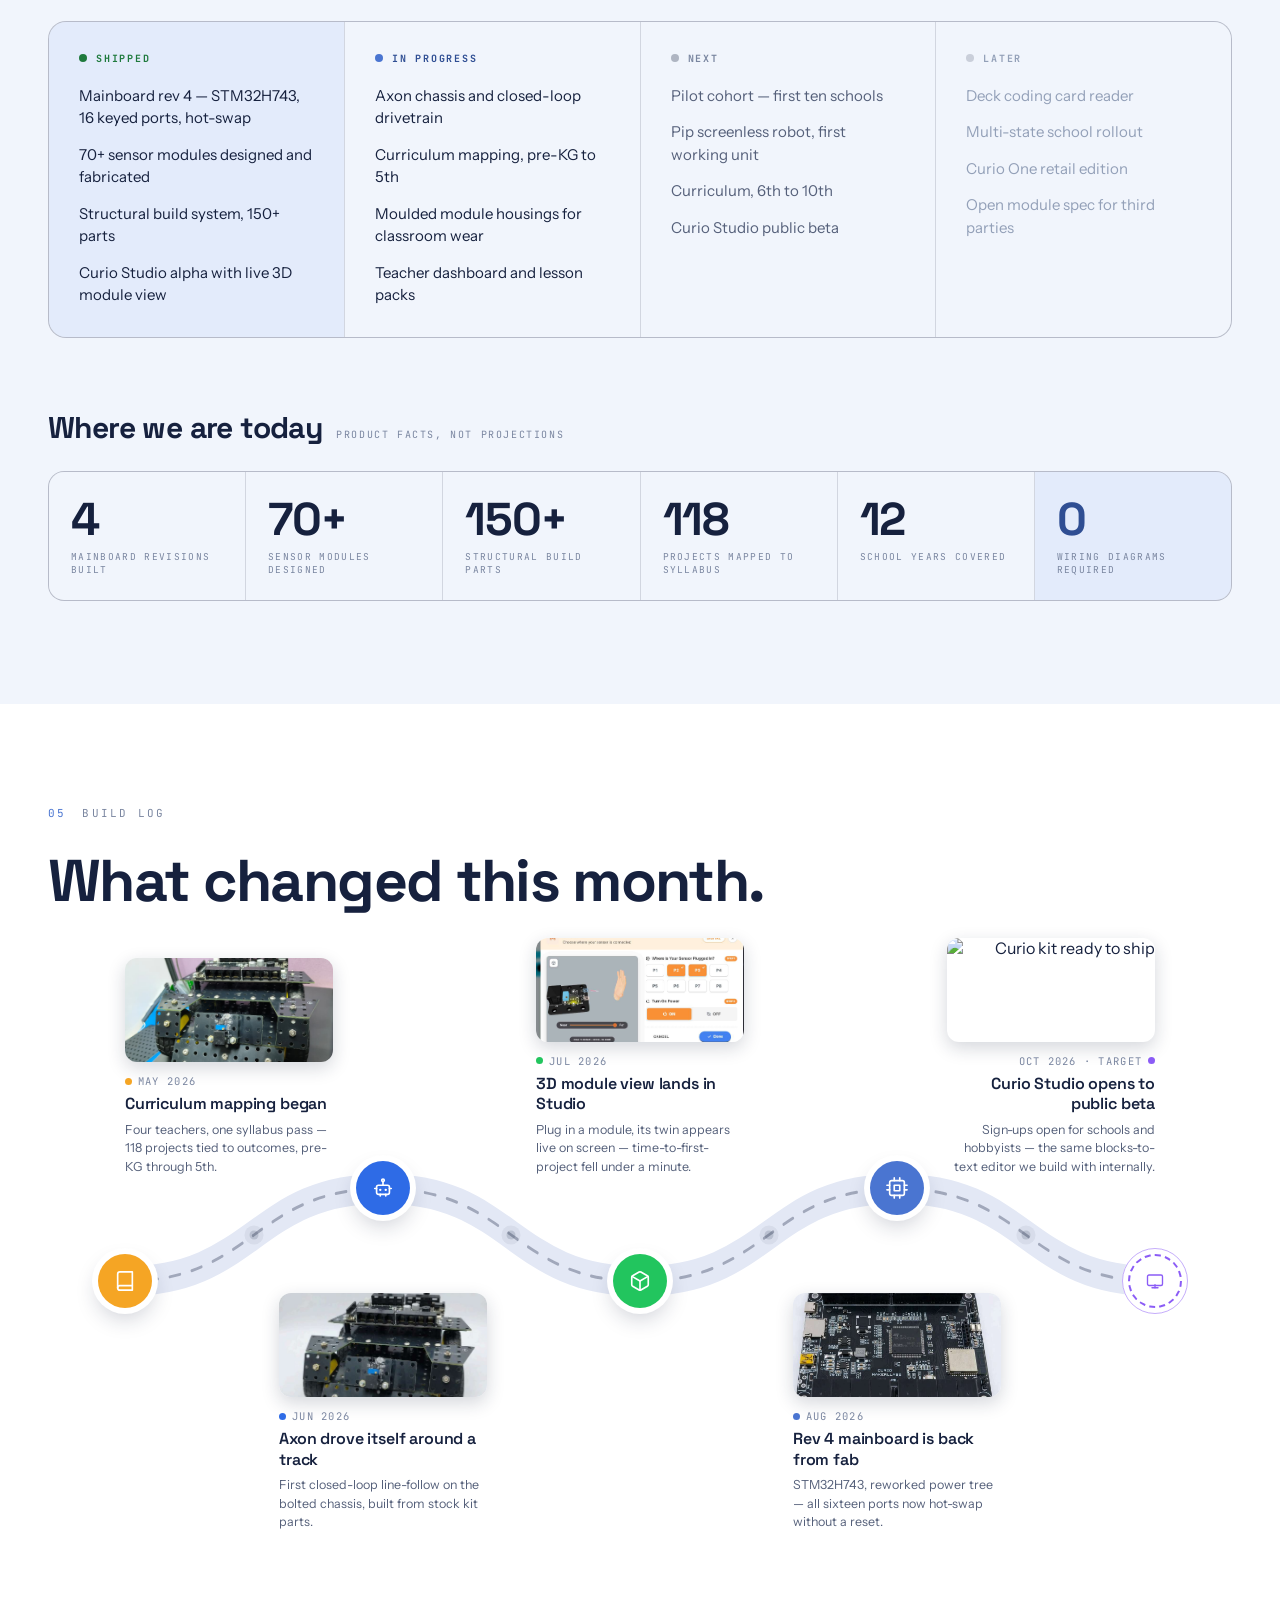
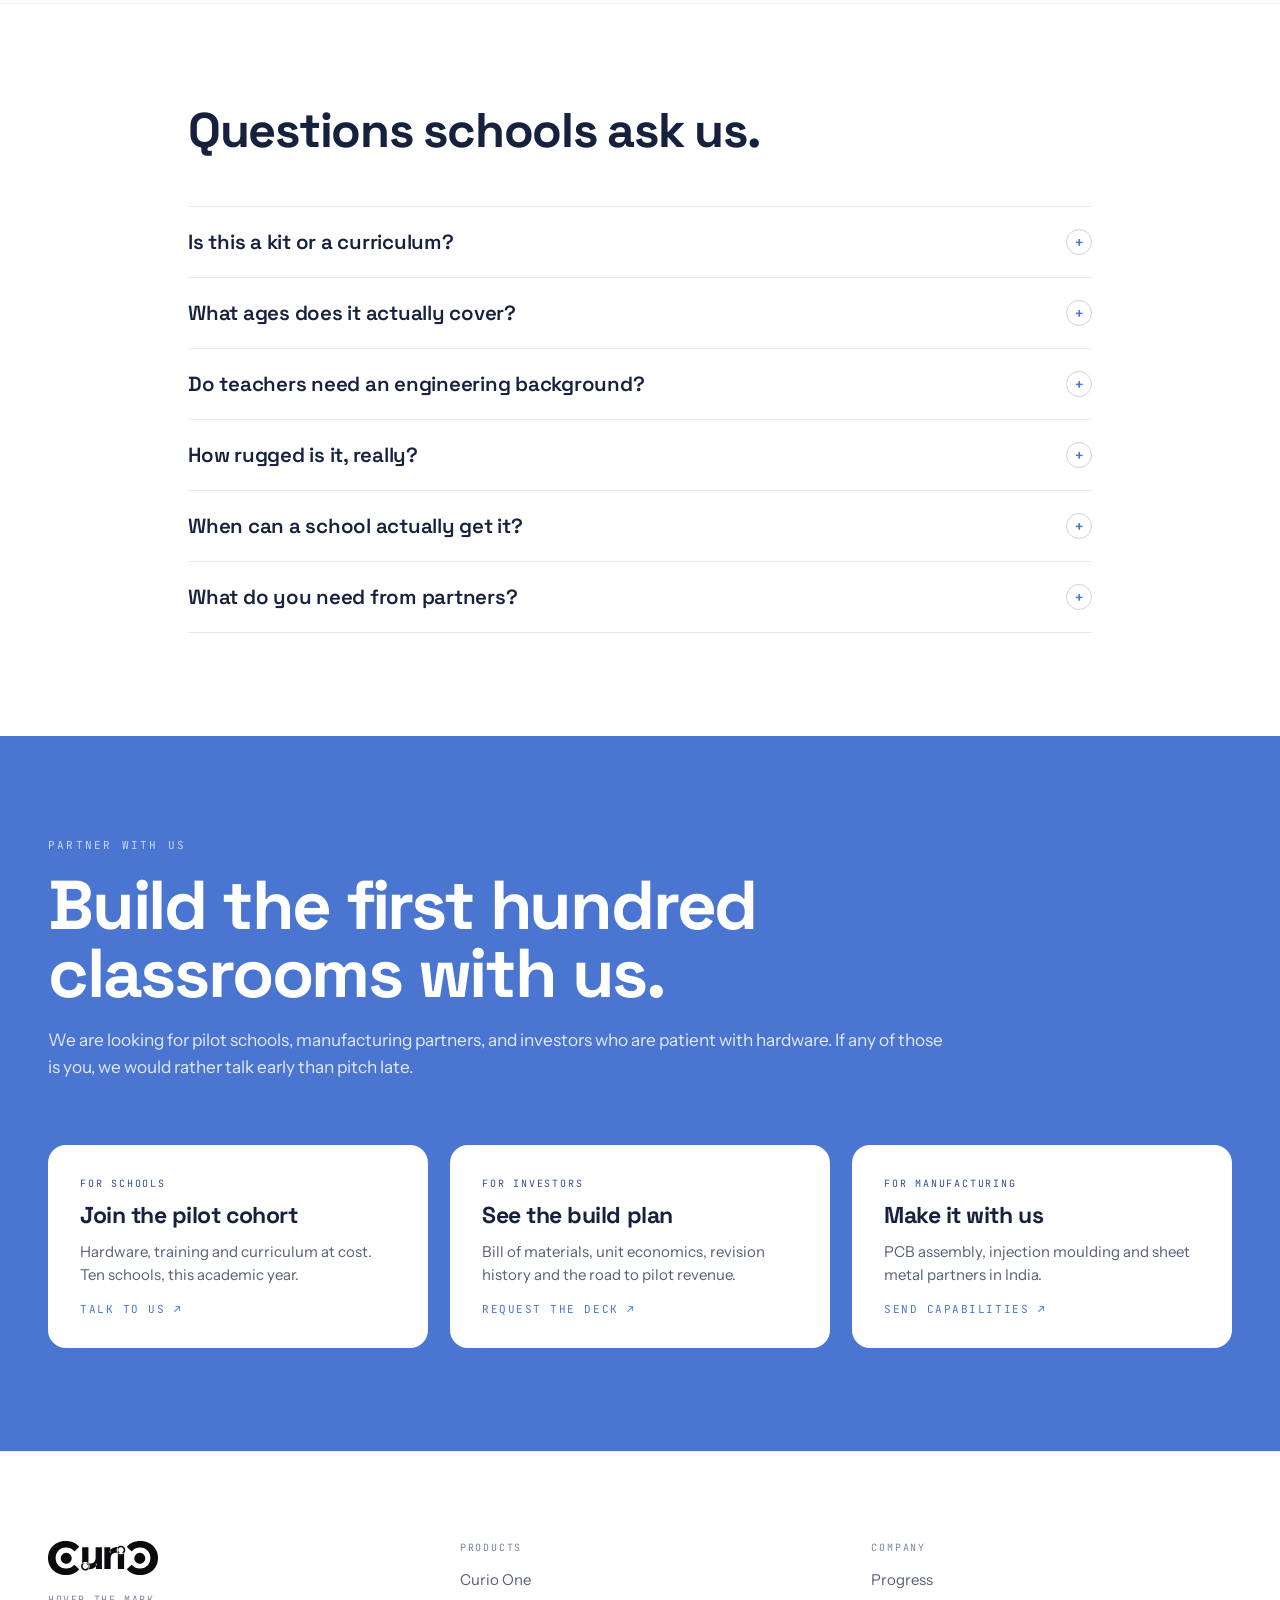
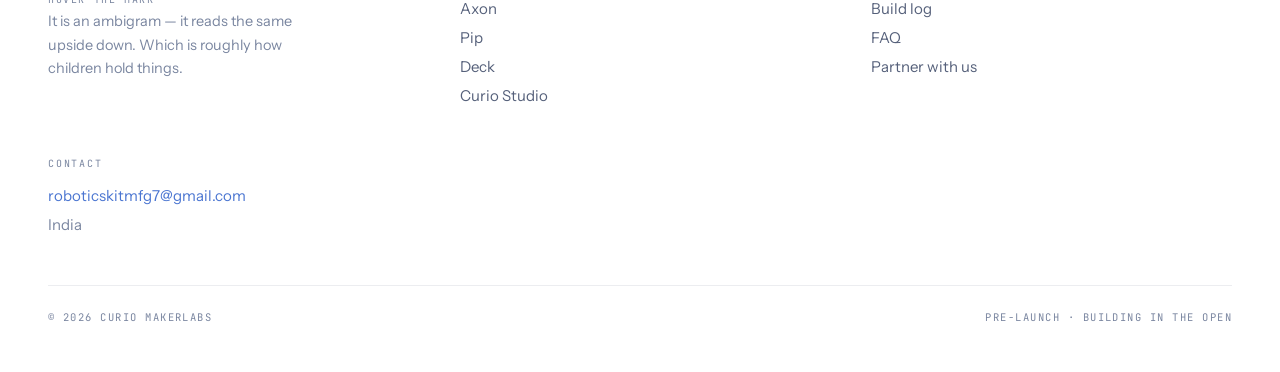
==== commit 0a072475: "Merge pull request #7 from curiomakerspk-beep/dev-pugal content add" ====
--- a/index.html
+++ b/index.html
@@ -249,19 +249,32 @@
             <div class="product-card-body">
               <div class="tag-row-sm">
                 <span class="tag-neutral-sm">In prototype</span>
-                <span class="tag-neutral-sm">1st &#8594; 5th</span>
+                <span class="tag-neutral-sm">Ages 6 &#8594; 10</span>
               </div>
               <h3 class="product-title">
                 Axon
               </h3>
               <p class="product-eyebrow-sm">
-                Screen Free Coding
+                Card-coded robotics
+              </p>
+              <p class="product-tagline">
+                Coding you can hold, on a robot that keeps growing.
               </p>
               <p class="product-desc">
-                No screen, no typing. Children lay direction tiles on a
-                floor mat and Pip drives the program they built with their
-                hands.
-              </p>
+                Lay out a row of cards, scan them, and the program runs.
+                Bluetooth links Axon to Curio Lab, and a camera turns it
+                into a robot that sees what&#8217;s in front of it.
+              </p>
+              <div class="capability-strip">
+                <span class="capability-strip-label">Capability strip</span>
+                <ul class="capability-list">
+                  <li>Physical card programming</li>
+                  <li>Bluetooth to Curio Lab</li>
+                  <li>Camera for vision projects</li>
+                  <li>Voice output</li>
+                  <li>Onboard sensing</li>
+                </ul>
+              </div>
             </div>
           </div>
 
@@ -280,19 +293,33 @@
             <div class="product-card-body">
               <div class="tag-row-sm">
                 <span class="tag-neutral-sm">In design</span>
-                <span class="tag-neutral-sm">3rd &#8594; 6th</span>
+                <span class="tag-neutral-sm">Ages 6 &#8594; 10</span>
               </div>
               <h3 class="product-title">
                 Pip
               </h3>
               <p class="product-eyebrow-sm">
-                The screenless robot
+                Map-based robotics
+              </p>
+              <p class="product-tagline">
+                A story on the floor, and a robot the child sends through it.
               </p>
               <p class="product-desc">
-                Bolt the chassis, mount the sensors, write the behaviour.
-                Line-following in week one, autonomous navigation by term
-                three.
-              </p>
+                Pip travels a printed map &#8212; a village, a solar system,
+                a food chain. The child plans the route, taps out the
+                commands, and finds out whether the plan survives contact
+                with the map.
+              </p>
+              <div class="capability-strip">
+                <span class="capability-strip-label">Capability strip</span>
+                <ul class="capability-list">
+                  <li>Map-based journeys</li>
+                  <li>Screenless, no login</li>
+                  <li>Colour and distance sensing</li>
+                  <li>Voice narration and story mode</li>
+                  <li>Swappable subject maps</li>
+                </ul>
+              </div>
             </div>
           </div>
 
@@ -311,19 +338,32 @@
             <div class="product-card-body">
               <div class="tag-row-sm">
                 <span class="tag-neutral-sm">In design</span>
-                <span class="tag-neutral-sm">Pre-kg &#8594; 2th</span>
+                <span class="tag-neutral-sm">Pre-KG &#8594; 2nd</span>
               </div>
               <h3 class="product-title">
                 Deck
               </h3>
               <p class="product-eyebrow-sm">
-                The coding card reader
+                Early literacy and numeracy
+              </p>
+              <p class="product-tagline">
+                Touch a card, and Deck responds.
               </p>
               <p class="product-desc">
-                Tap a card, the block appears. Physical coding cards that
-                read straight into Curio Studio &#8212; the bridge from
-                floor play to real code.
-              </p>
+                Challenge and quiz modes ask rather than tell, so the child
+                works through it alone and knows straight away whether
+                they were right.
+              </p>
+              <div class="capability-strip">
+                <span class="capability-strip-label">Capability strip</span>
+                <ul class="capability-list">
+                  <li>Challenge and quiz modes</li>
+                  <li>Record-your-own-voice prompts</li>
+                  <li>Any language spoken at home</li>
+                  <li>Screenless</li>
+                  <li>Independent play</li>
+                </ul>
+              </div>
             </div>
           </div>
         </div>
@@ -382,7 +422,7 @@
           <span class="kicker-label">How it works</span>
         </div>
         <h2 class="section-title-how" data-reveal="1">
-          Plug. Build. Code. Ship.
+          Find it. Build it. Teach it. Prove it.
         </h2>
 
         <div class="steps-grid">
@@ -391,12 +431,12 @@
               01
             </div>
             <h3 class="step-title">
-              Plug
+              Find it
             </h3>
             <p class="step-desc">
-              Any module into any port. The board reads the module ID and
-              configures itself. Ports are keyed, so backwards is impossible
-              and nothing releases smoke.
+              A project begins with something real. Engineering begins
+              with noticing &#8212; and a child who chose the problem is
+              the one who stays with it when it stops working.
             </p>
           </div>
           <div data-reveal="1">
@@ -404,12 +444,12 @@
               02
             </div>
             <h3 class="step-title">
-              Build
+              Build it
             </h3>
             <p class="step-desc">
-              Perforated plates, standoffs, brackets and real M3 bolts.
-              Structures hold their shape, take a knock, and come apart for
-              the next class.
+              They assemble the machine &#8212; 70+ sensor modules and 150+
+              structural parts, bolted into a structure. Nothing to wire
+              or debug, so the time goes into the design decisions.
             </p>
           </div>
           <div data-reveal="1">
@@ -417,12 +457,12 @@
               03
             </div>
             <h3 class="step-title">
-              Code
+              Teach it
             </h3>
             <p class="step-desc">
-              Drag blocks in Curio Studio and watch the 3D twin of your
-              module respond in real time. When blocks stop being enough,
-              switch the same program to text.
+              The kit stops being a kit. The student trains the machine
+              themselves &#8212; to recognise an image, a voice, a gesture.
+              Somewhere in that loop, the child becomes the teacher.
             </p>
           </div>
           <div data-reveal="1">
@@ -430,12 +470,12 @@
               04
             </div>
             <h3 class="step-title">
-              Ship
+              Prove it
             </h3>
             <p class="step-desc">
-              Every project maps to a syllabus outcome, so what a child
-              makes on Tuesday is exactly what the curriculum asked for that
-              week.
+              Tested against the real thing, not a rehearsed run. It
+              fails, they fix it, then stand up and account for it
+              &#8212; what they built, why, and what&#8217;s next.
             </p>
           </div>
         </div>
--- a/css/styles.css
+++ b/css/styles.css
@@ -1007,11 +1007,11 @@
 
 .product-card-media {
   background: #efeeec;
-  padding: 22px;
+  padding: 18px;
   display: flex;
   align-items: center;
   justify-content: center;
-  height: 220px;
+  height: 160px;
 }
 
 .img-contain {
@@ -1021,7 +1021,7 @@
 }
 
 .product-card-body {
-  padding: 24px;
+  padding: 20px;
   display: flex;
   flex-direction: column;
   flex: 1;
@@ -1031,7 +1031,7 @@
   display: flex;
   flex-wrap: wrap;
   gap: 6px;
-  margin-bottom: 14px;
+  margin-bottom: 10px;
 }
 
 .tag-neutral-sm {
@@ -1049,31 +1049,79 @@
 .product-title {
   font-family: "Space Grotesk", sans-serif;
   font-weight: 700;
-  font-size: 26px;
+  font-size: 22px;
   letter-spacing: -0.02em;
-  margin: 0 0 4px;
+  margin: 0 0 3px;
   color: #16213e;
 }
 
 .product-eyebrow-sm {
   font-family: "JetBrains Mono", monospace;
-  font-size: 10.5px;
-  letter-spacing: 0.16em;
+  font-size: 10px;
+  letter-spacing: 0.14em;
   text-transform: uppercase;
   color: var(--accent, #4a75d1);
-  margin: 0 0 14px;
+  margin: 0 0 8px;
 }
 
 .product-desc {
-  font-size: 15.5px;
-  line-height: 1.6;
+  font-size: 14.5px;
+  line-height: 1.52;
   color: #55607a;
+  margin: 0 0 12px;
+  text-wrap: pretty;
+}
+
+.product-tagline {
+  font-family: "Space Grotesk", sans-serif;
+  font-weight: 600;
+  font-size: 14.5px;
+  line-height: 1.35;
+  color: #16213e;
+  margin: 0 0 6px;
+  text-wrap: pretty;
+}
+
+.capability-strip {
+  margin-top: auto;
+  padding-top: 12px;
+  border-top: 1px dashed rgba(22, 33, 62, 0.14);
+}
+
+.capability-strip-label {
+  display: block;
+  font-family: "JetBrains Mono", monospace;
+  font-size: 9px;
+  letter-spacing: 0.14em;
+  text-transform: uppercase;
+  color: #8892a8;
+  margin-bottom: 7px;
+}
+
+.capability-list {
+  display: flex;
+  flex-wrap: wrap;
+  gap: 5px;
   margin: 0;
-  text-wrap: pretty;
+  padding: 0;
+  list-style: none;
+}
+
+.capability-list li {
+  font-family: "JetBrains Mono", monospace;
+  font-size: 9.5px;
+  letter-spacing: 0.01em;
+  line-height: 1.3;
+  color: #2f4e93;
+  background: rgba(74, 117, 209, 0.08);
+  border: 1px solid rgba(74, 117, 209, 0.18);
+  padding: 4px 8px;
+  border-radius: 999px;
+  white-space: nowrap;
 }
 
 .product-card-media--empty {
-  height: 220px;
+  height: 160px;
   position: relative;
   background: #eef4fd;
 }
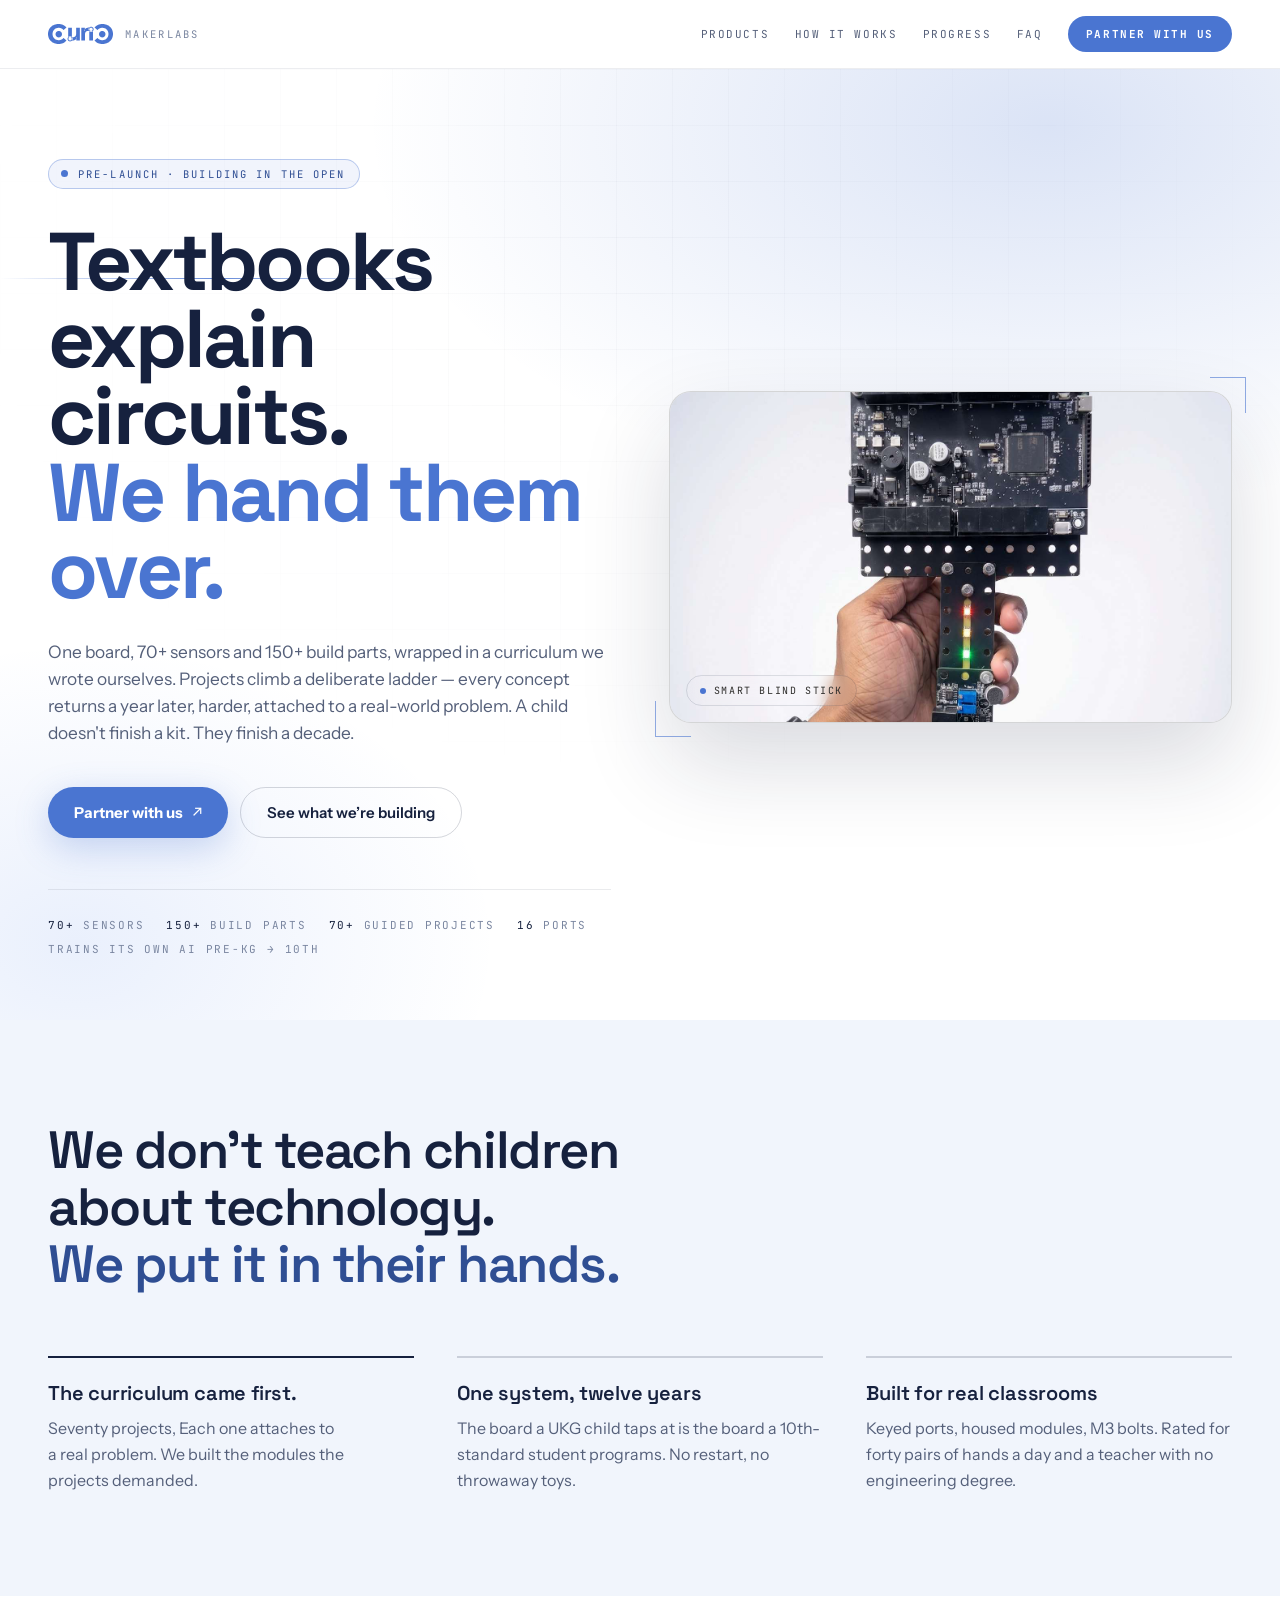
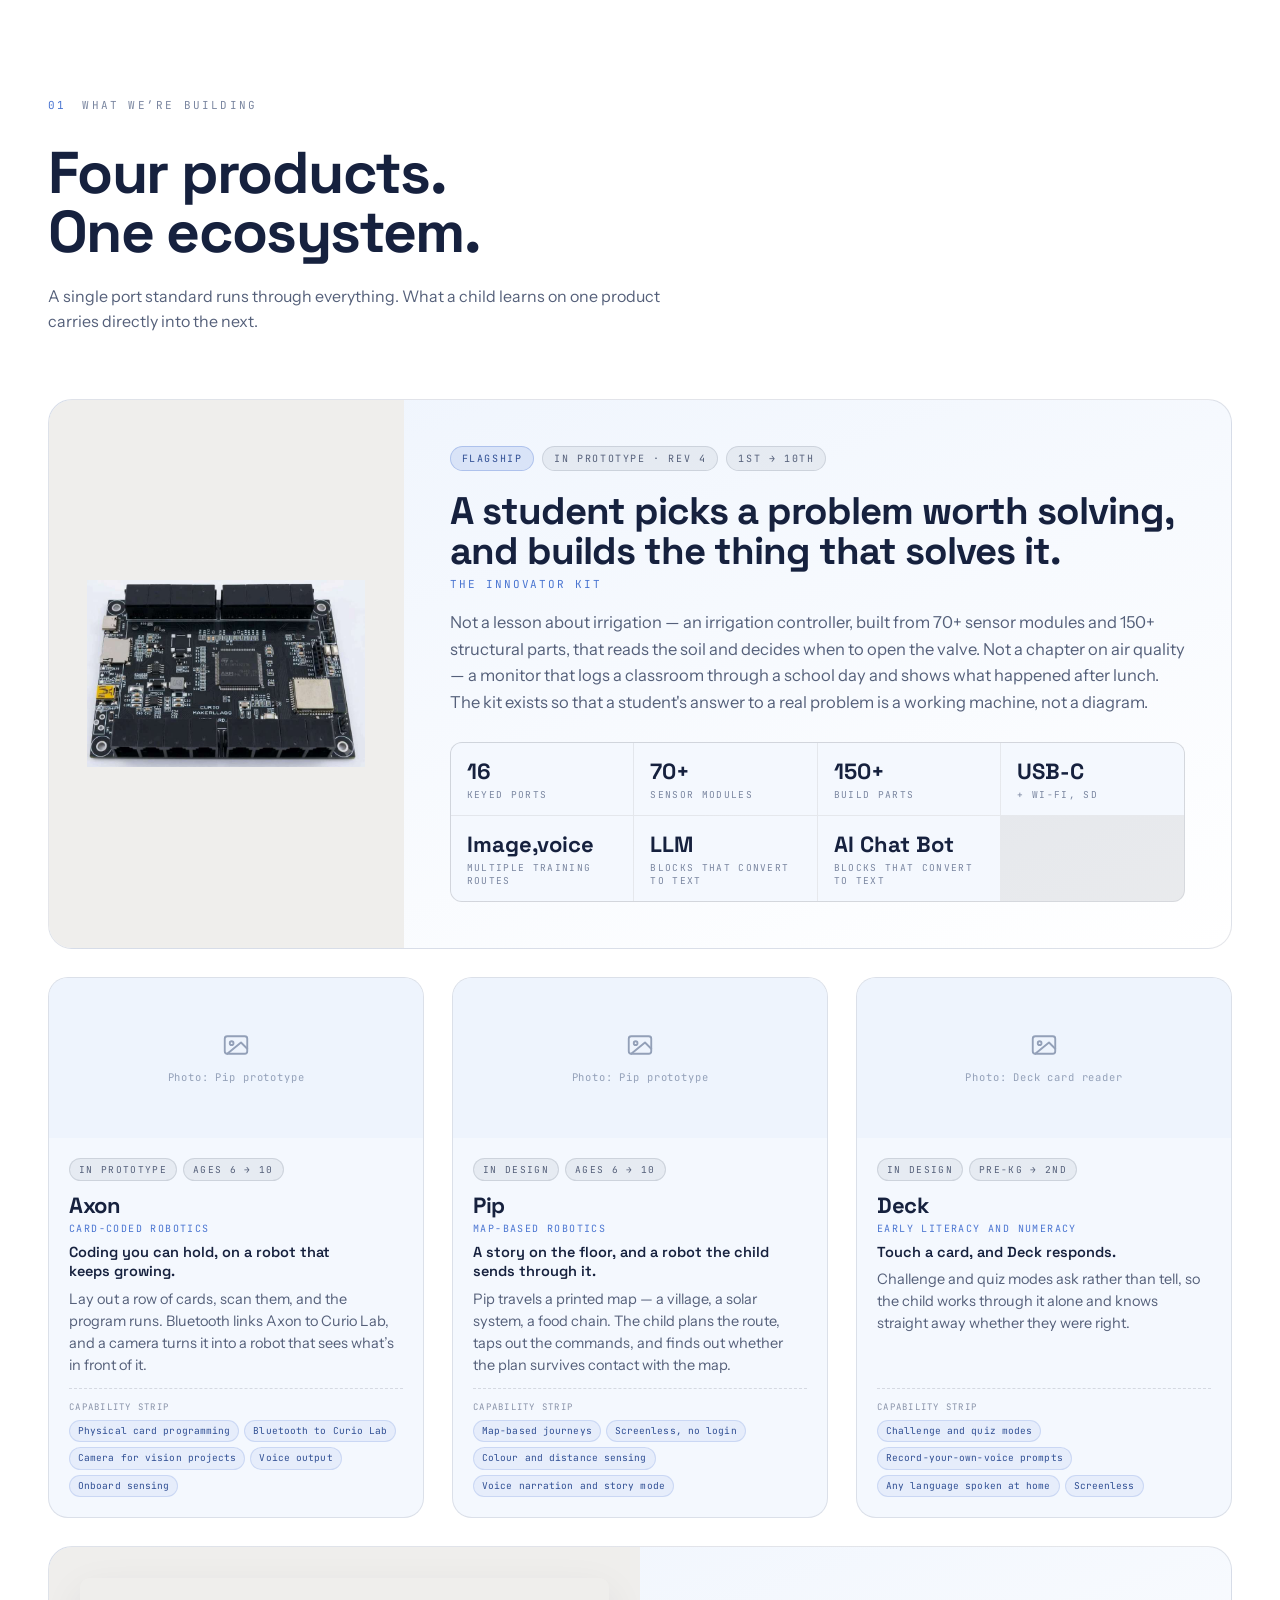
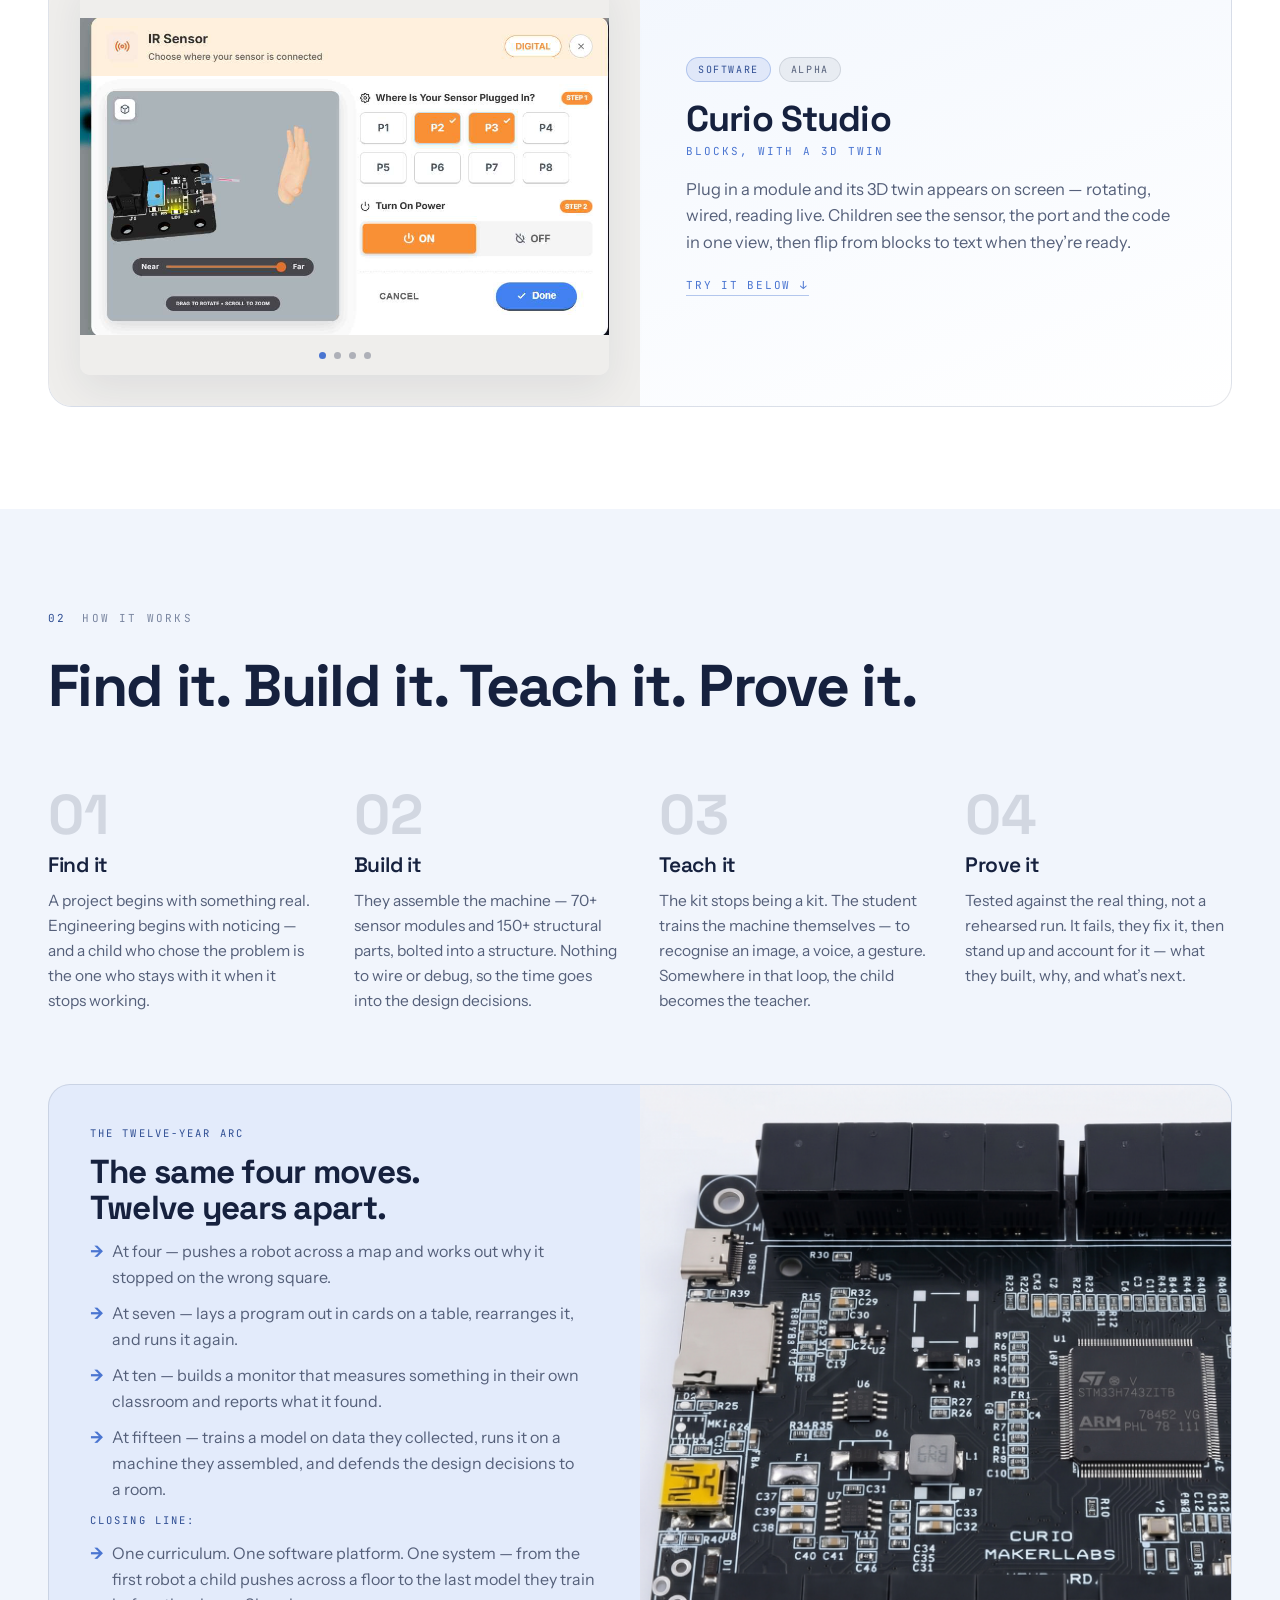
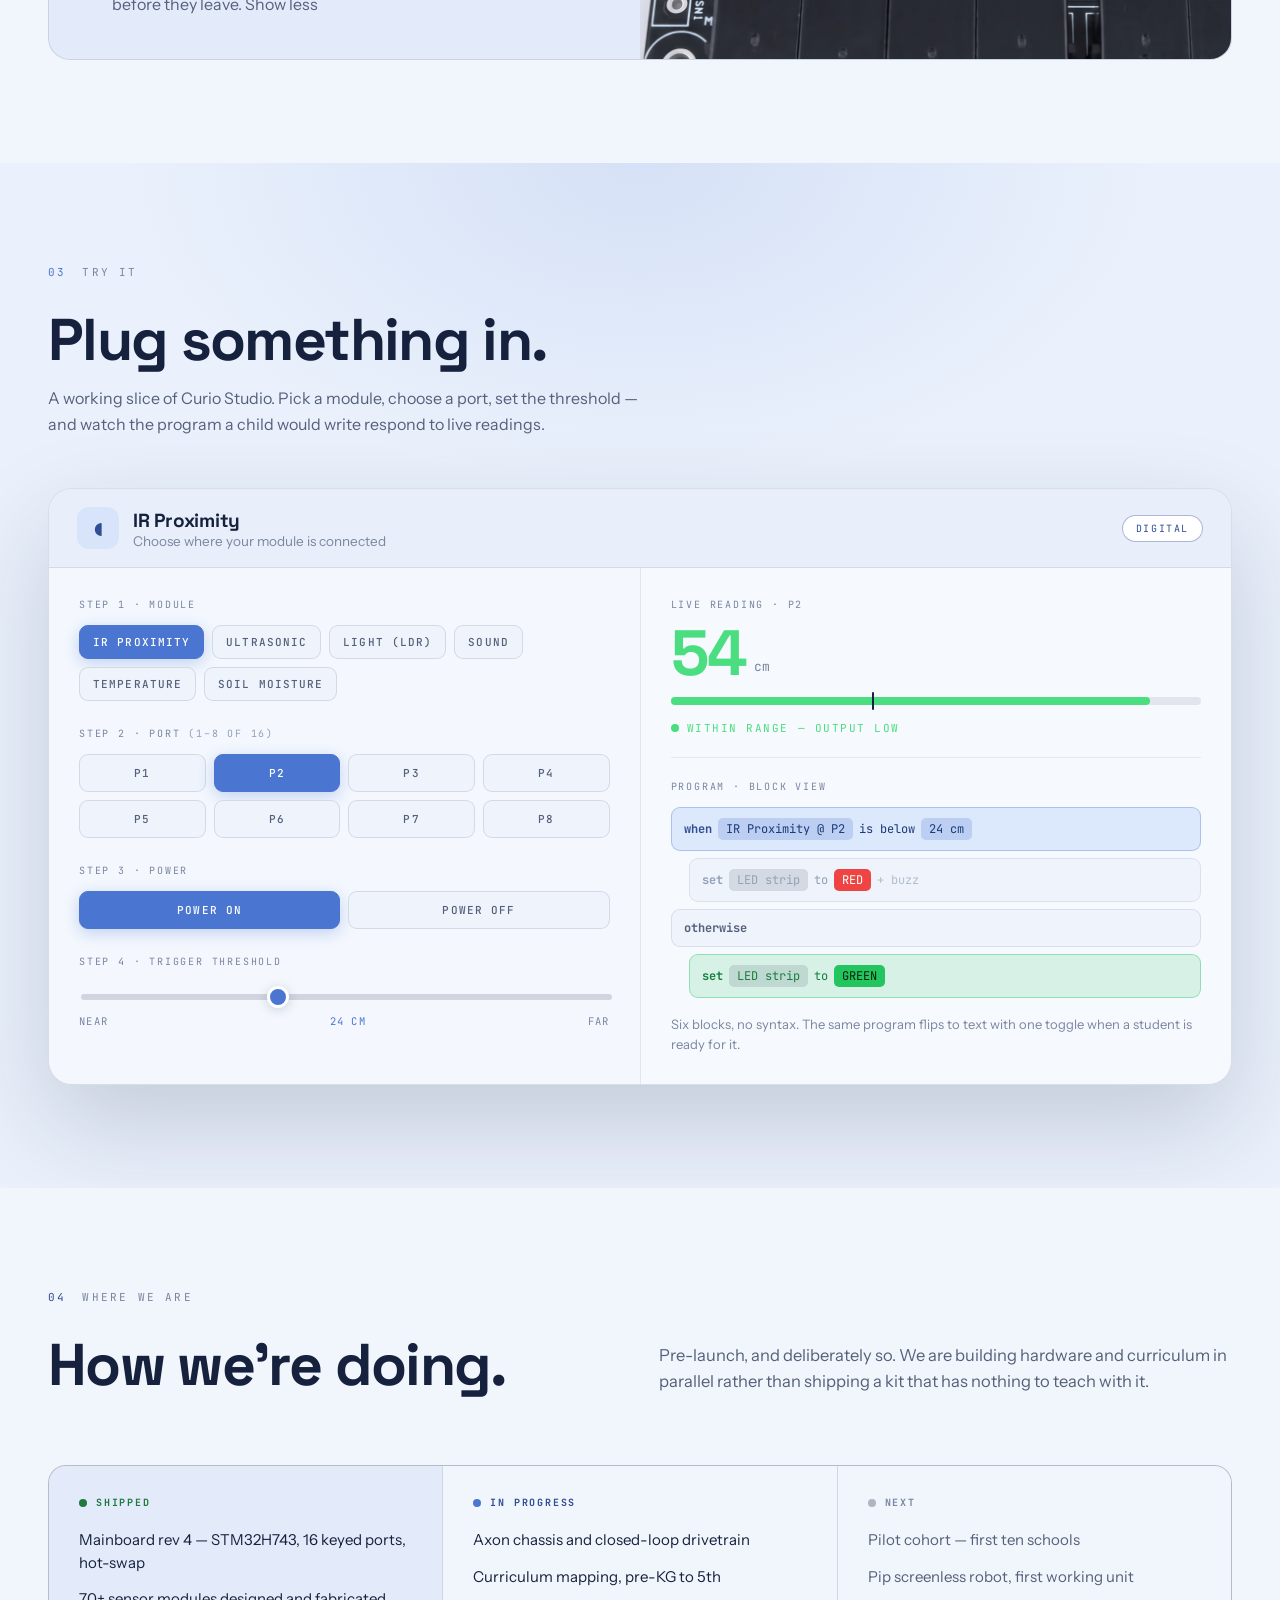
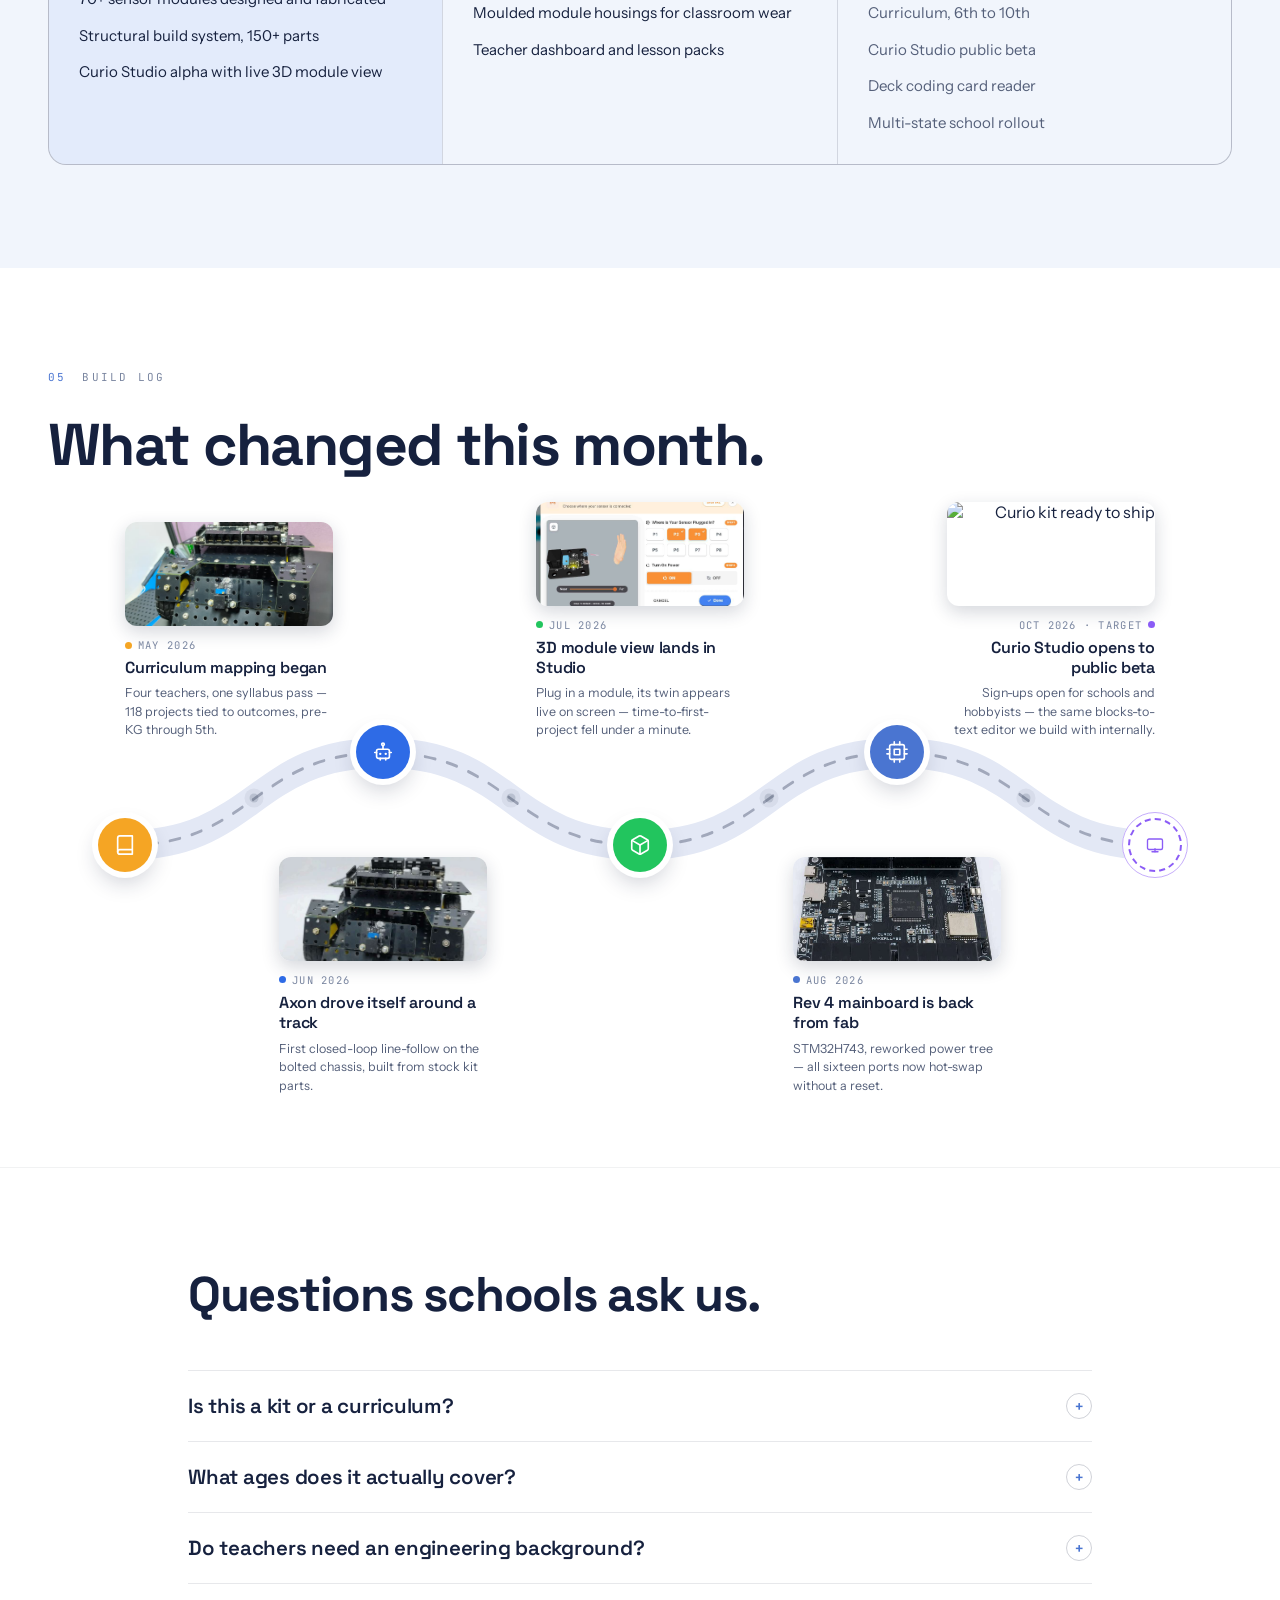
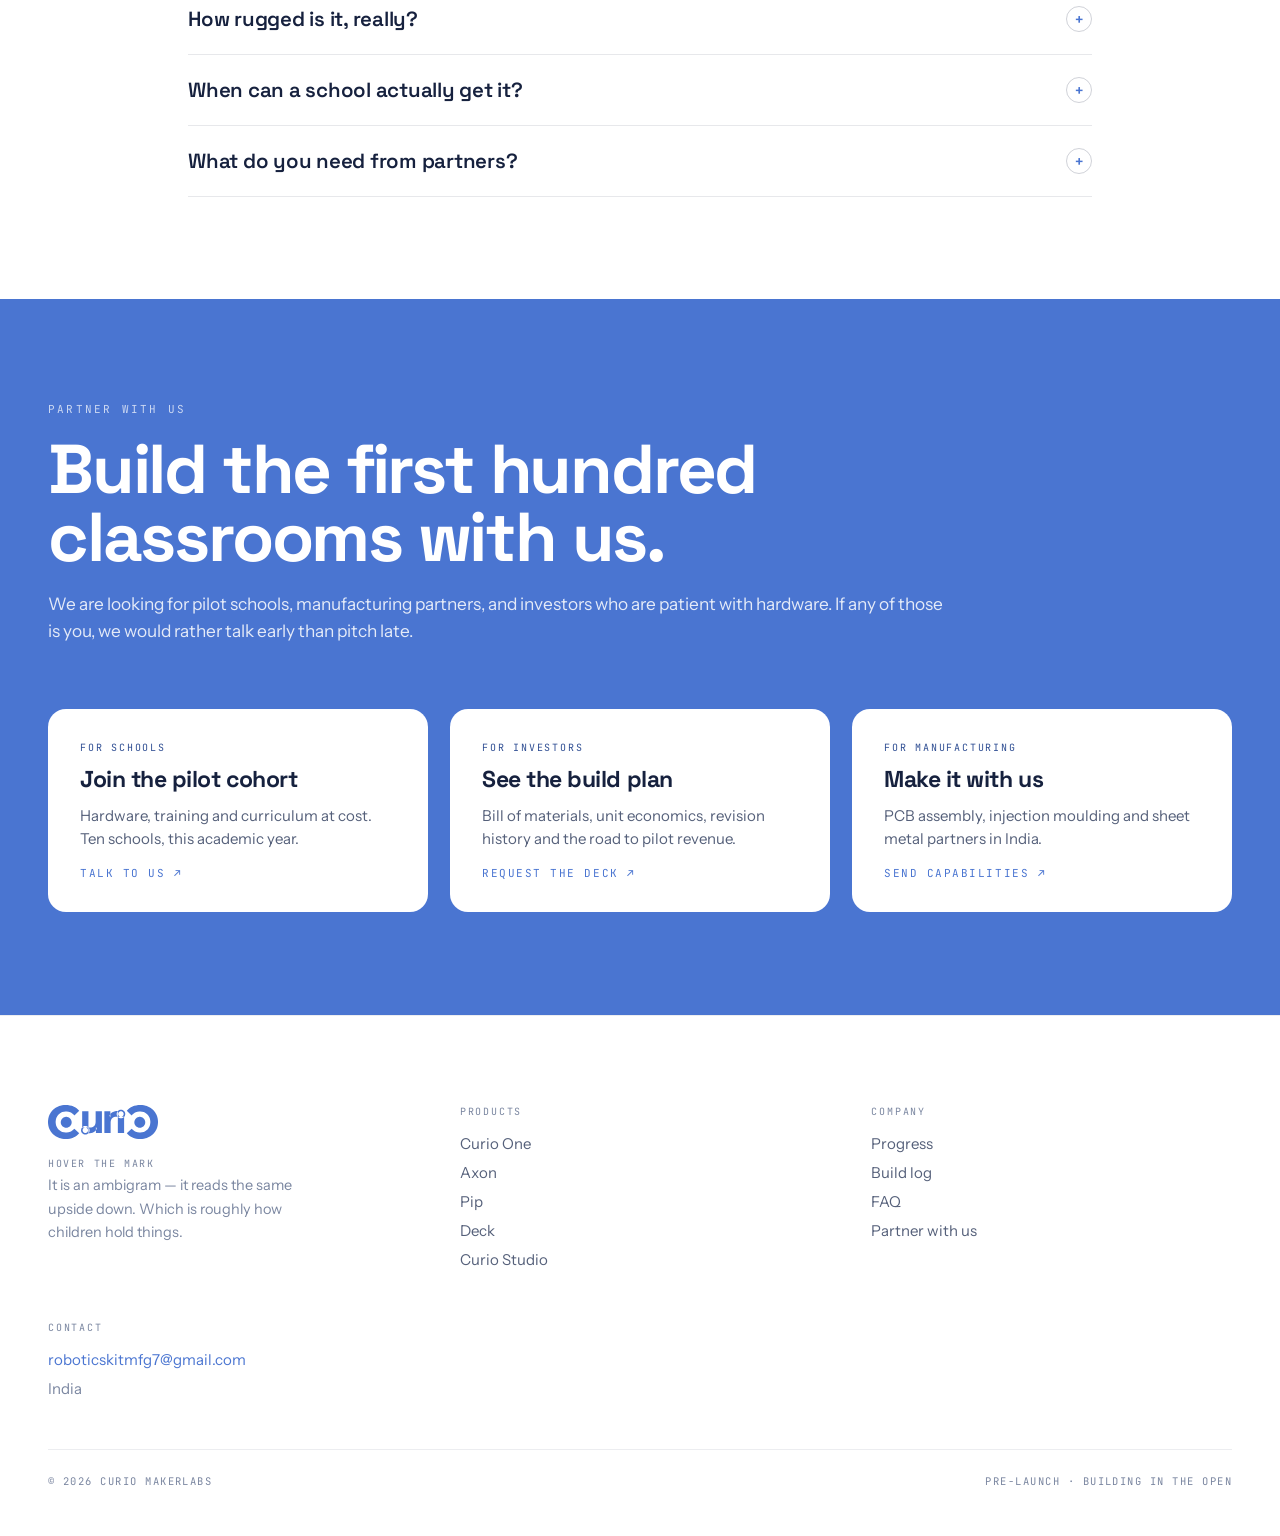
==== commit 5acb78cb: "add smalla nimation" ====
--- a/index.html
+++ b/index.html
@@ -21,8 +21,8 @@
   <div class="page" data-curio-root="true">
     <nav class="nav">
       <div class="nav-inner">
-        <a class="nav-logo" href="#top">
-          <img class="nav-logo-img" src="assets/curio-mark-blue.svg" alt="Curio" />
+        <a class="nav-logo curio-mark-wrap" href="#top">
+          <img class="nav-logo-img curio-mark-img" src="assets/curio-mark-blue.svg" alt="Curio" />
           <span class="nav-logo-text">Makerlabs</span>
         </a>
         <div class="spacer"></div>
@@ -102,14 +102,10 @@
         <div class="statement-grid">
           <div class="statement-card" data-reveal="1">
             <h3 class="statement-card-title">
-              The curriculum came first. The hardware serves it.
+              The curriculum came first.
             </h3>
             <p class="statement-card-body">
-              Seventy projects, written before a single port was placed.
-              Each one attaches to a real problem — soil that needs
-              watering, air that needs measuring, waste that needs sorting —
-              and each concept returns a year later, harder, on the same
-              board. We built the modules the projects demanded.
+              Seventy projects, Each one attaches to a real problem. We built the modules the projects demanded.
             </p>
           </div>
           <div class="statement-card--muted" data-reveal="1">
@@ -212,14 +208,14 @@
                     Multiple training routes
                   </div>
                 </div>
-                <div class="spec-tile">
+                <!-- <div class="spec-tile">
                   <div class="spec-number">
                     gesture,pose
                   </div>
                   <div class="spec-label">
                     Multiple training routes
                   </div>
-                </div>
+                </div> -->
                 <div class="spec-tile">
                   <div class="spec-number">
                     LLM
@@ -242,42 +238,6 @@
         </div>
 
         <div class="product-grid">
-          <div class="product-card" data-reveal="1">
-            <div class="product-card-media">
-              <img class="img-contain" src="assets/robot.png" alt="Axon buildable robot prototype" />
-            </div>
-            <div class="product-card-body">
-              <div class="tag-row-sm">
-                <span class="tag-neutral-sm">In prototype</span>
-                <span class="tag-neutral-sm">Ages 6 &#8594; 10</span>
-              </div>
-              <h3 class="product-title">
-                Axon
-              </h3>
-              <p class="product-eyebrow-sm">
-                Card-coded robotics
-              </p>
-              <p class="product-tagline">
-                Coding you can hold, on a robot that keeps growing.
-              </p>
-              <p class="product-desc">
-                Lay out a row of cards, scan them, and the program runs.
-                Bluetooth links Axon to Curio Lab, and a camera turns it
-                into a robot that sees what&#8217;s in front of it.
-              </p>
-              <div class="capability-strip">
-                <span class="capability-strip-label">Capability strip</span>
-                <ul class="capability-list">
-                  <li>Physical card programming</li>
-                  <li>Bluetooth to Curio Lab</li>
-                  <li>Camera for vision projects</li>
-                  <li>Voice output</li>
-                  <li>Onboard sensing</li>
-                </ul>
-              </div>
-            </div>
-          </div>
-
           <div class="product-card" data-reveal="1">
             <div class="product-card-media--empty">
               <div class="photo-placeholder">
@@ -292,6 +252,50 @@
             </div>
             <div class="product-card-body">
               <div class="tag-row-sm">
+                <span class="tag-neutral-sm">In prototype</span>
+                <span class="tag-neutral-sm">Ages 6 &#8594; 10</span>
+              </div>
+              <h3 class="product-title">
+                Axon
+              </h3>
+              <p class="product-eyebrow-sm">
+                Card-coded robotics
+              </p>
+              <p class="product-tagline">
+                Coding you can hold, on a robot that keeps growing.
+              </p>
+              <p class="product-desc">
+                Lay out a row of cards, scan them, and the program runs.
+                Bluetooth links Axon to Curio Lab, and a camera turns it
+                into a robot that sees what&#8217;s in front of it.
+              </p>
+              <div class="capability-strip">
+                <span class="capability-strip-label">Capability strip</span>
+                <ul class="capability-list">
+                  <li>Physical card programming</li>
+                  <li>Bluetooth to Curio Lab</li>
+                  <li>Camera for vision projects</li>
+                  <li>Voice output</li>
+                  <li>Onboard sensing</li>
+                </ul>
+              </div>
+            </div>
+          </div>
+
+          <div class="product-card" data-reveal="1">
+            <div class="product-card-media--empty">
+              <div class="photo-placeholder">
+                <svg width="30" height="30" viewBox="0 0 24 24" fill="none" stroke="currentColor" stroke-width="1.5"
+                  stroke-linecap="round" stroke-linejoin="round" aria-hidden="true">
+                  <rect x="3" y="5" width="18" height="14" rx="2" />
+                  <circle cx="8.5" cy="10.5" r="1.5" />
+                  <path d="M21 15l-5-5L5 19" />
+                </svg>
+                <span>Photo: Pip prototype</span>
+              </div>
+            </div>
+            <div class="product-card-body">
+              <div class="tag-row-sm">
                 <span class="tag-neutral-sm">In design</span>
                 <span class="tag-neutral-sm">Ages 6 &#8594; 10</span>
               </div>
@@ -317,7 +321,6 @@
                   <li>Screenless, no login</li>
                   <li>Colour and distance sensing</li>
                   <li>Voice narration and story mode</li>
-                  <li>Swappable subject maps</li>
                 </ul>
               </div>
             </div>
@@ -361,7 +364,6 @@
                   <li>Record-your-own-voice prompts</li>
                   <li>Any language spoken at home</li>
                   <li>Screenless</li>
-                  <li>Independent play</li>
                 </ul>
               </div>
             </div>
@@ -752,86 +754,13 @@
               <li class="status-item--muted">
                 Curio Studio public beta
               </li>
+              <li class="status-item--muted">
+                Deck coding card reader
+              </li>
+              <li class="status-item--muted">
+                Multi-state school rollout
+              </li>
             </ul>
-          </div>
-          <div class="status-col--light" data-reveal="1">
-            <div class="status-col-header">
-              <span class="status-col-dot--faint"></span>
-              <span class="status-col-label--faint">Later</span>
-            </div>
-            <ul class="status-list">
-              <li class="status-item--faint">
-                Deck coding card reader
-              </li>
-              <li class="status-item--faint">
-                Multi-state school rollout
-              </li>
-              <li class="status-item--faint">
-                Curio One retail edition
-              </li>
-              <li class="status-item--faint">
-                Open module spec for third parties
-              </li>
-            </ul>
-          </div>
-        </div>
-
-        <div class="traction-block">
-          <div class="traction-header" data-reveal="1">
-            <h3 class="traction-title">
-              Where we are today
-            </h3>
-            <span class="traction-subtitle">Product facts, not projections</span>
-          </div>
-          <div class="traction-grid" data-reveal="1">
-            <div class="traction-tile">
-              <div class="traction-number">
-                <span data-count="4">4</span>
-              </div>
-              <div class="traction-label">
-                Mainboard revisions built
-              </div>
-            </div>
-            <div class="traction-tile">
-              <div class="traction-number">
-                <span data-count="70" data-suffix="+">70+</span>
-              </div>
-              <div class="traction-label">
-                Sensor modules designed
-              </div>
-            </div>
-            <div class="traction-tile">
-              <div class="traction-number">
-                <span data-count="150" data-suffix="+">150+</span>
-              </div>
-              <div class="traction-label">
-                Structural build parts
-              </div>
-            </div>
-            <div class="traction-tile">
-              <div class="traction-number">
-                <span data-count="118">118</span>
-              </div>
-              <div class="traction-label">
-                Projects mapped to syllabus
-              </div>
-            </div>
-            <div class="traction-tile">
-              <div class="traction-number">
-                <span data-count="12">12</span>
-              </div>
-              <div class="traction-label">
-                School years covered
-              </div>
-            </div>
-            <div class="traction-tile--accent">
-              <div class="traction-number--accent">
-                0
-              </div>
-              <div class="traction-label">
-                Wiring diagrams required
-              </div>
-            </div>
           </div>
         </div>
       </div>
@@ -1112,7 +1041,7 @@
         <div class="footer-grid">
           <div>
             <span class="curio-mark-wrap mark-wrap-dim">
-              <img class="curio-mark-img mark-img-dim" src="assets/curio-mark-ink.svg" alt="Curio Makerlabs" />
+              <img class="curio-mark-img mark-img-dim" src="assets/curio-mark-blue.svg" alt="Curio Makerlabs" />
             </span>
             <p class="footer-col-label">
               Hover the mark</p>
--- a/css/styles.css
+++ b/css/styles.css
@@ -1002,7 +1002,8 @@
   display: flex;
   flex-direction: column;
   transition: transform 0.35s cubic-bezier(0.2, 0.8, 0.2, 1),
-                    border-color 0.35s;
+                    border-color 0.35s,
+                    box-shadow 0.35s;
 }
 
 .product-card-media {
@@ -2415,8 +2416,9 @@
 }
 
 .product-card:hover {
-  transform: translateY(-6px);
+  transform: translateY(-5px);
   border-color: rgba(74,117,209,.42);
+  box-shadow: 0 12px 28px rgba(22,33,62,.16);
 }
 
 .contact-card:hover {
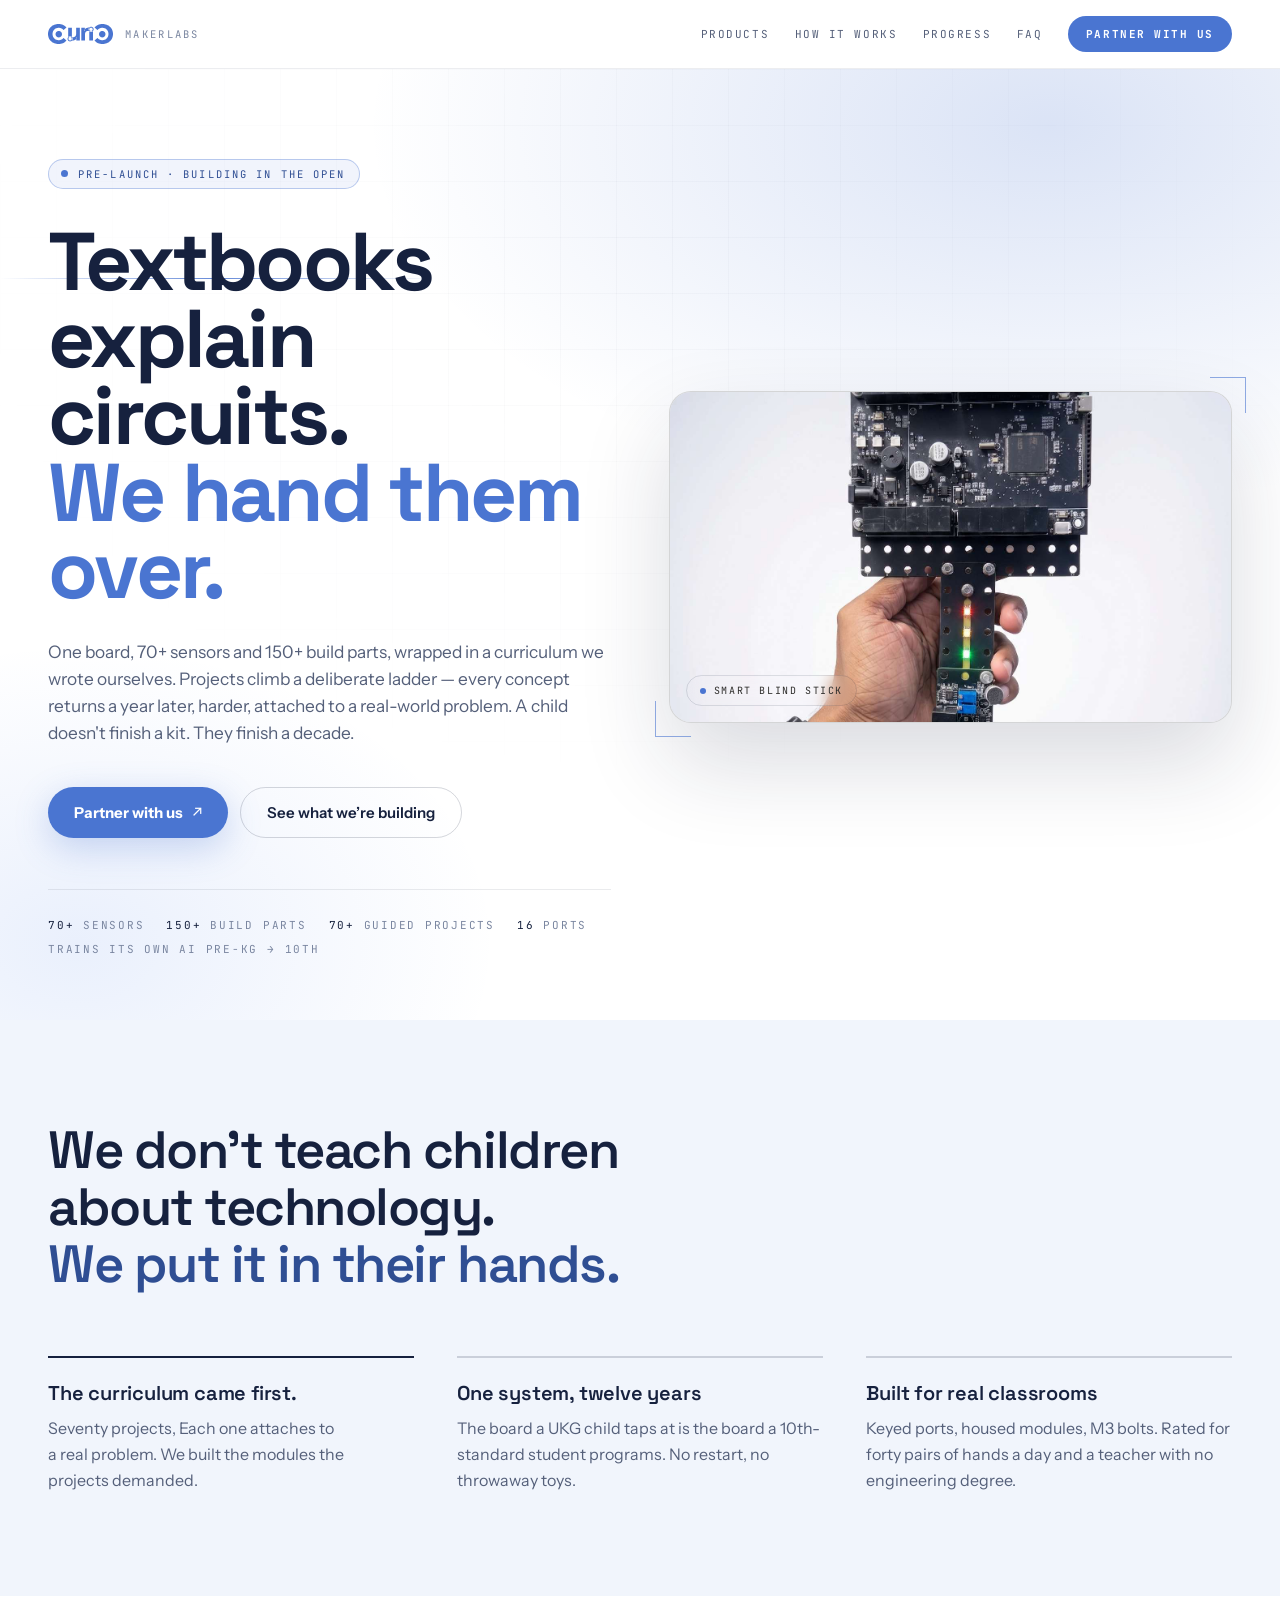
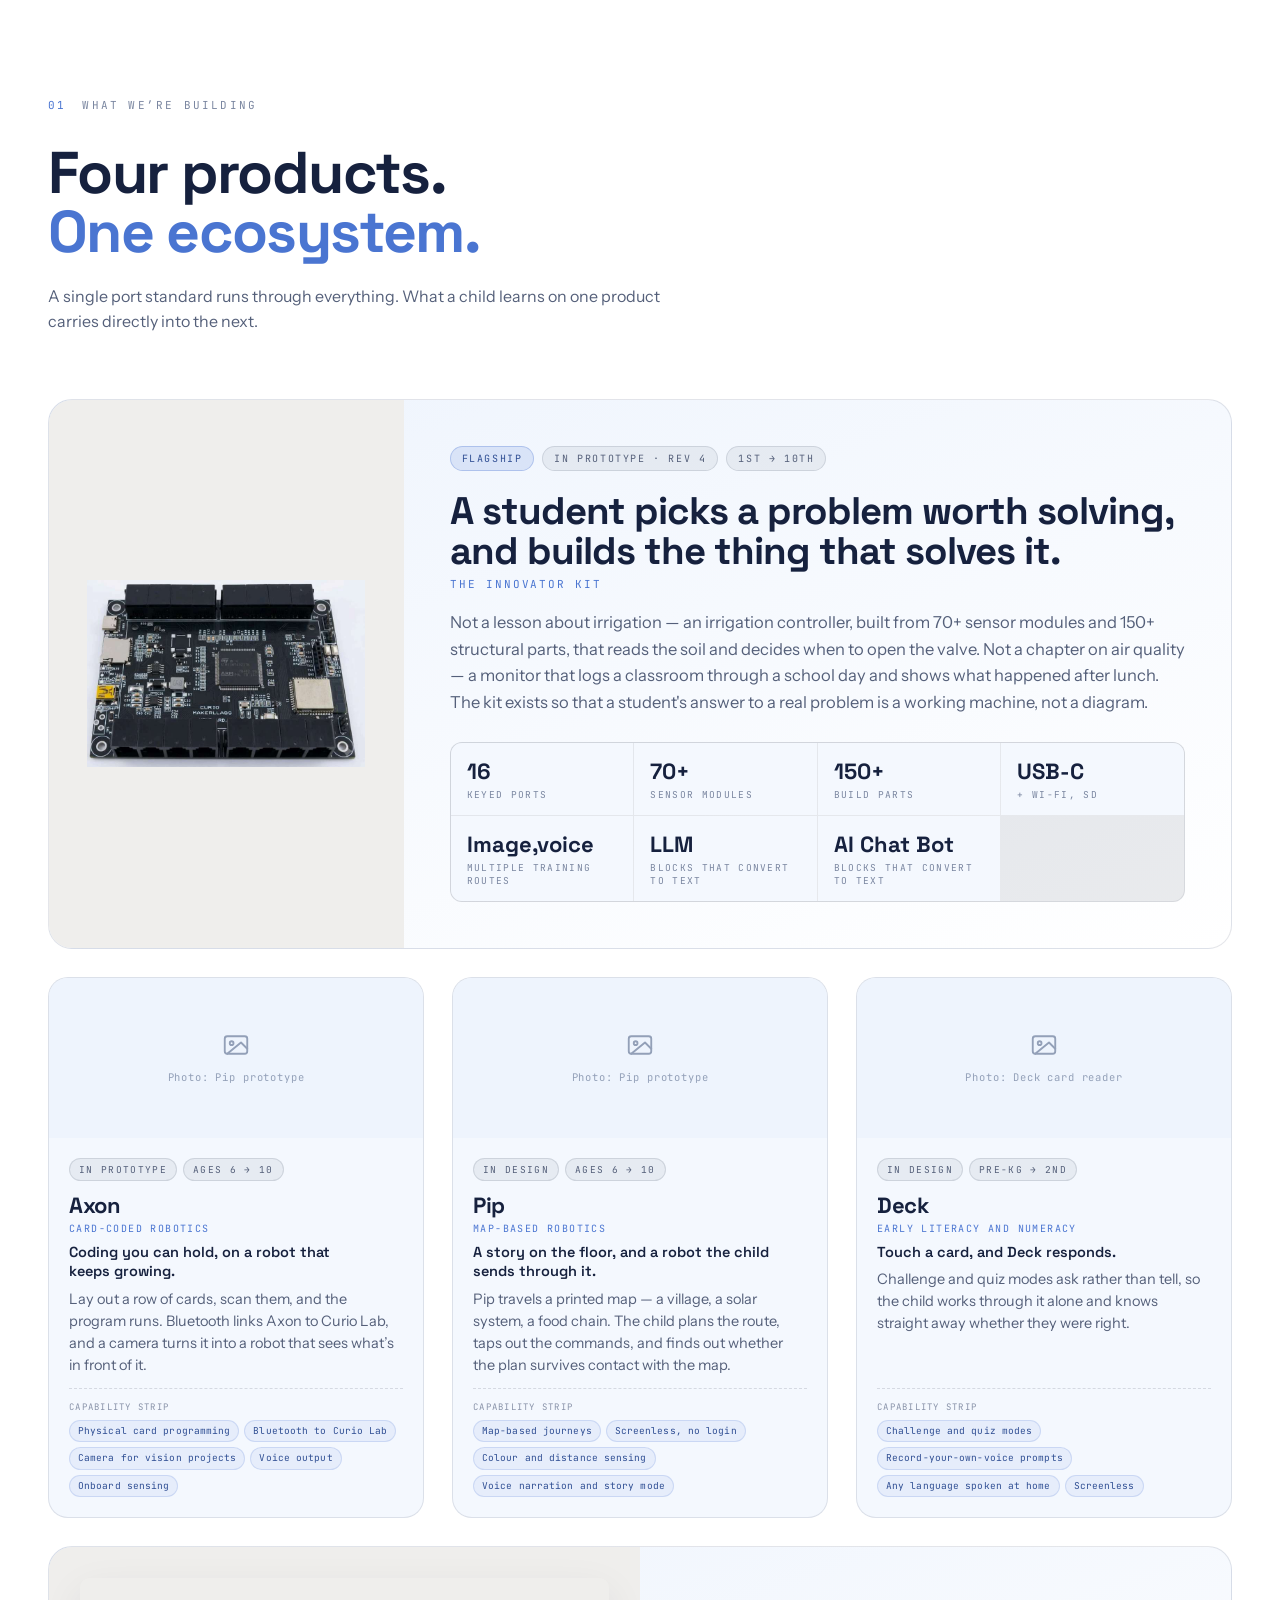
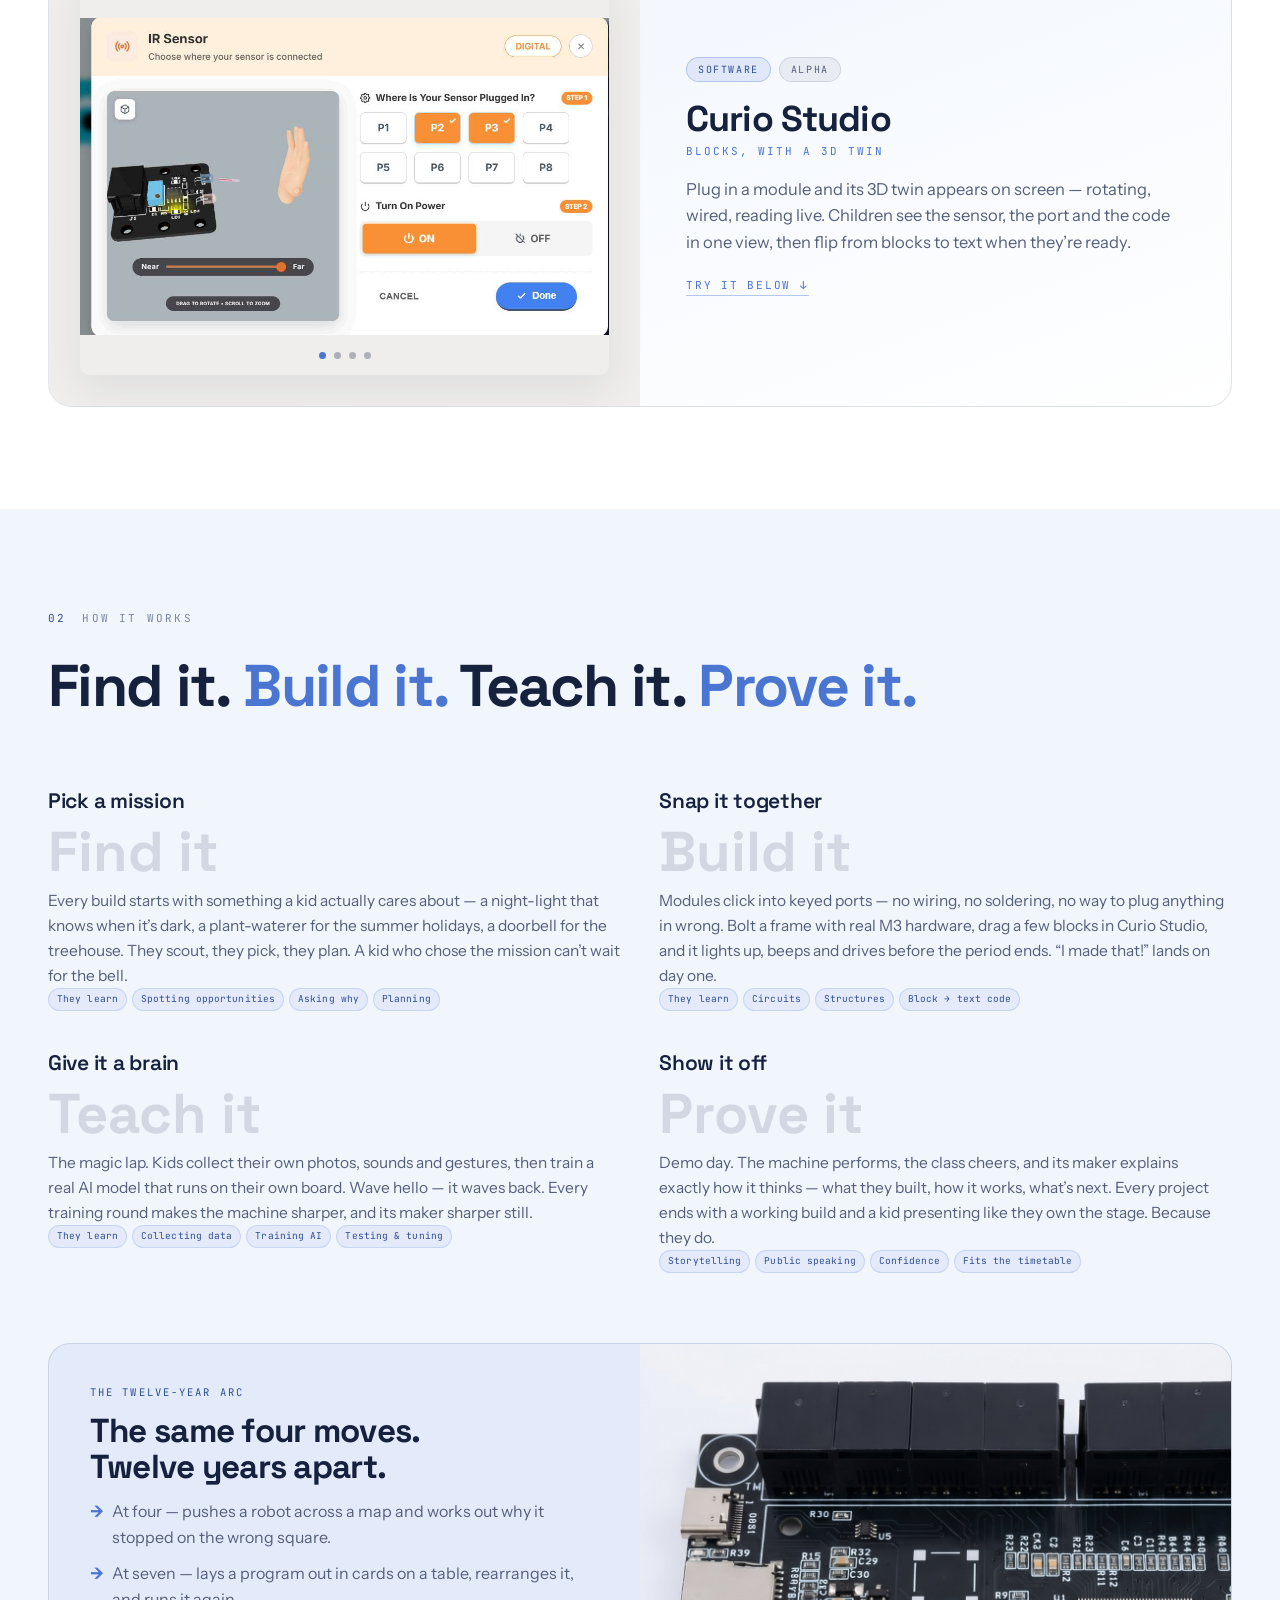
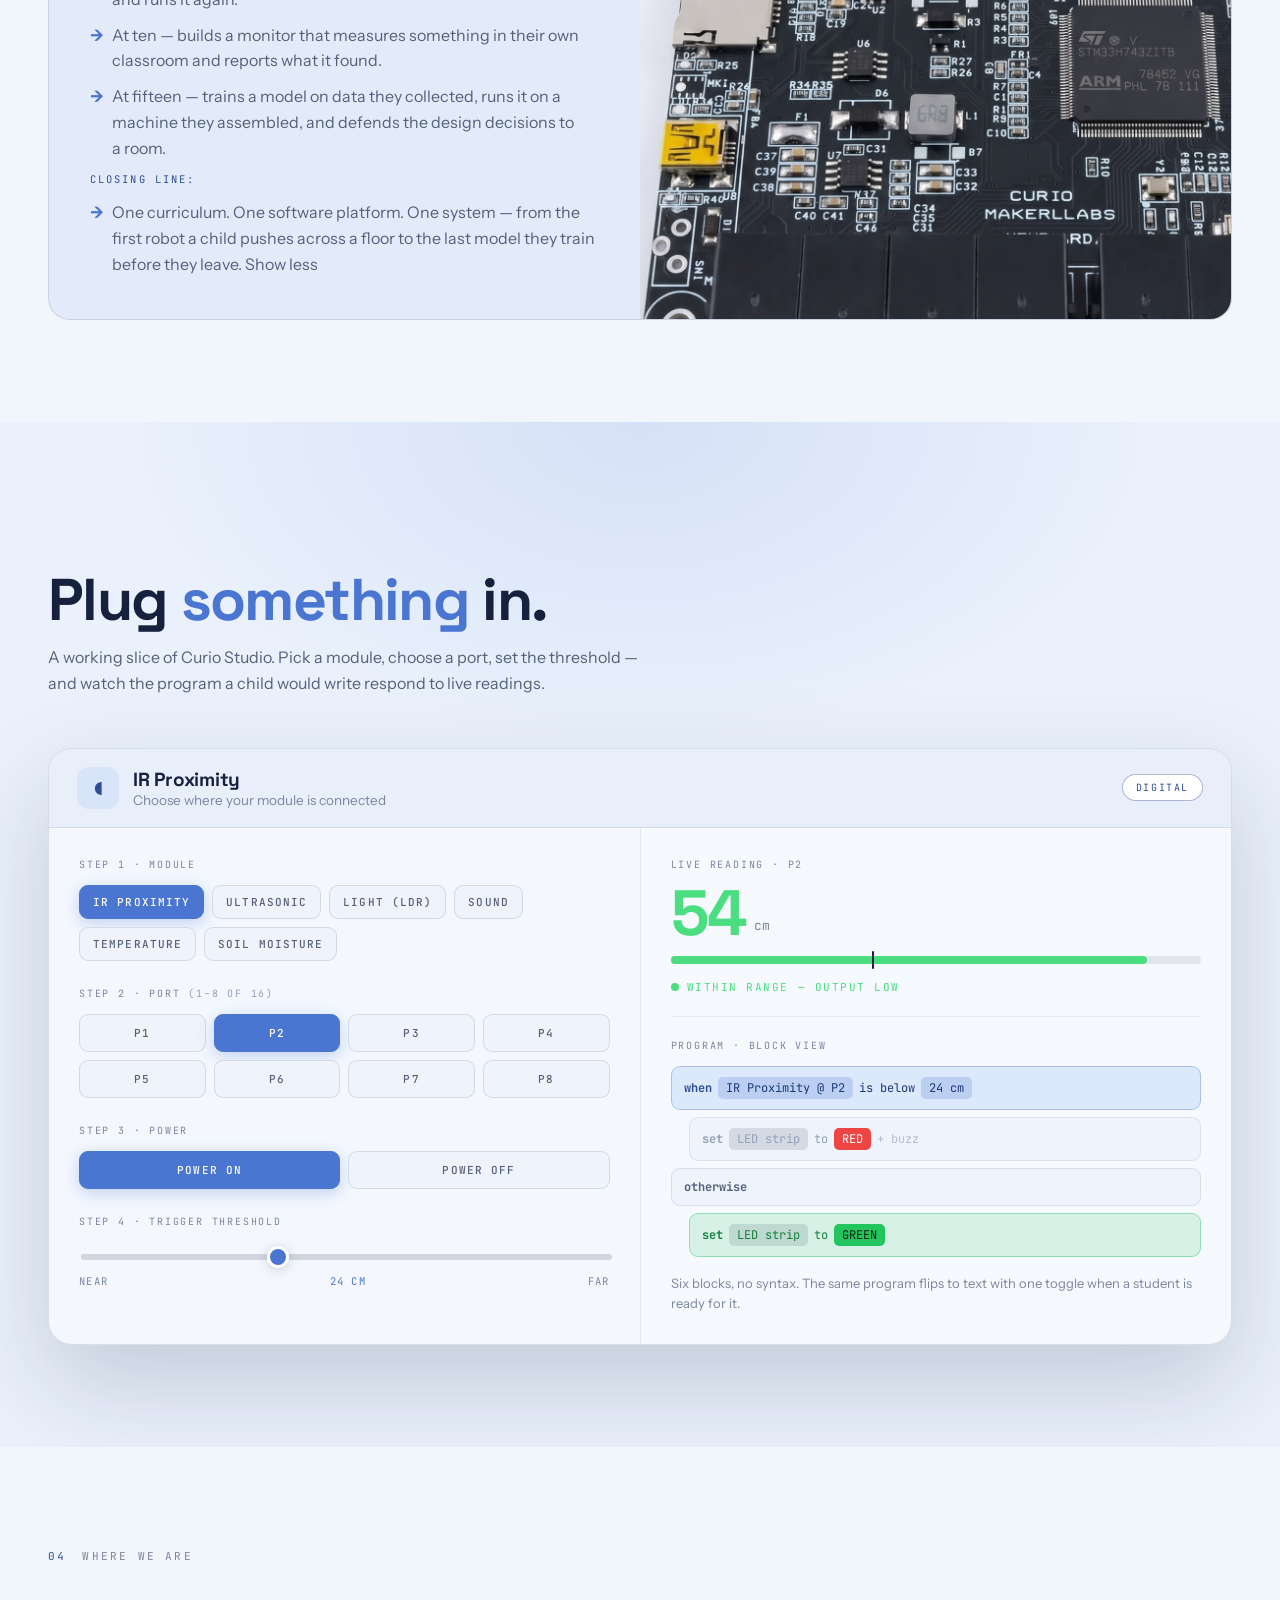
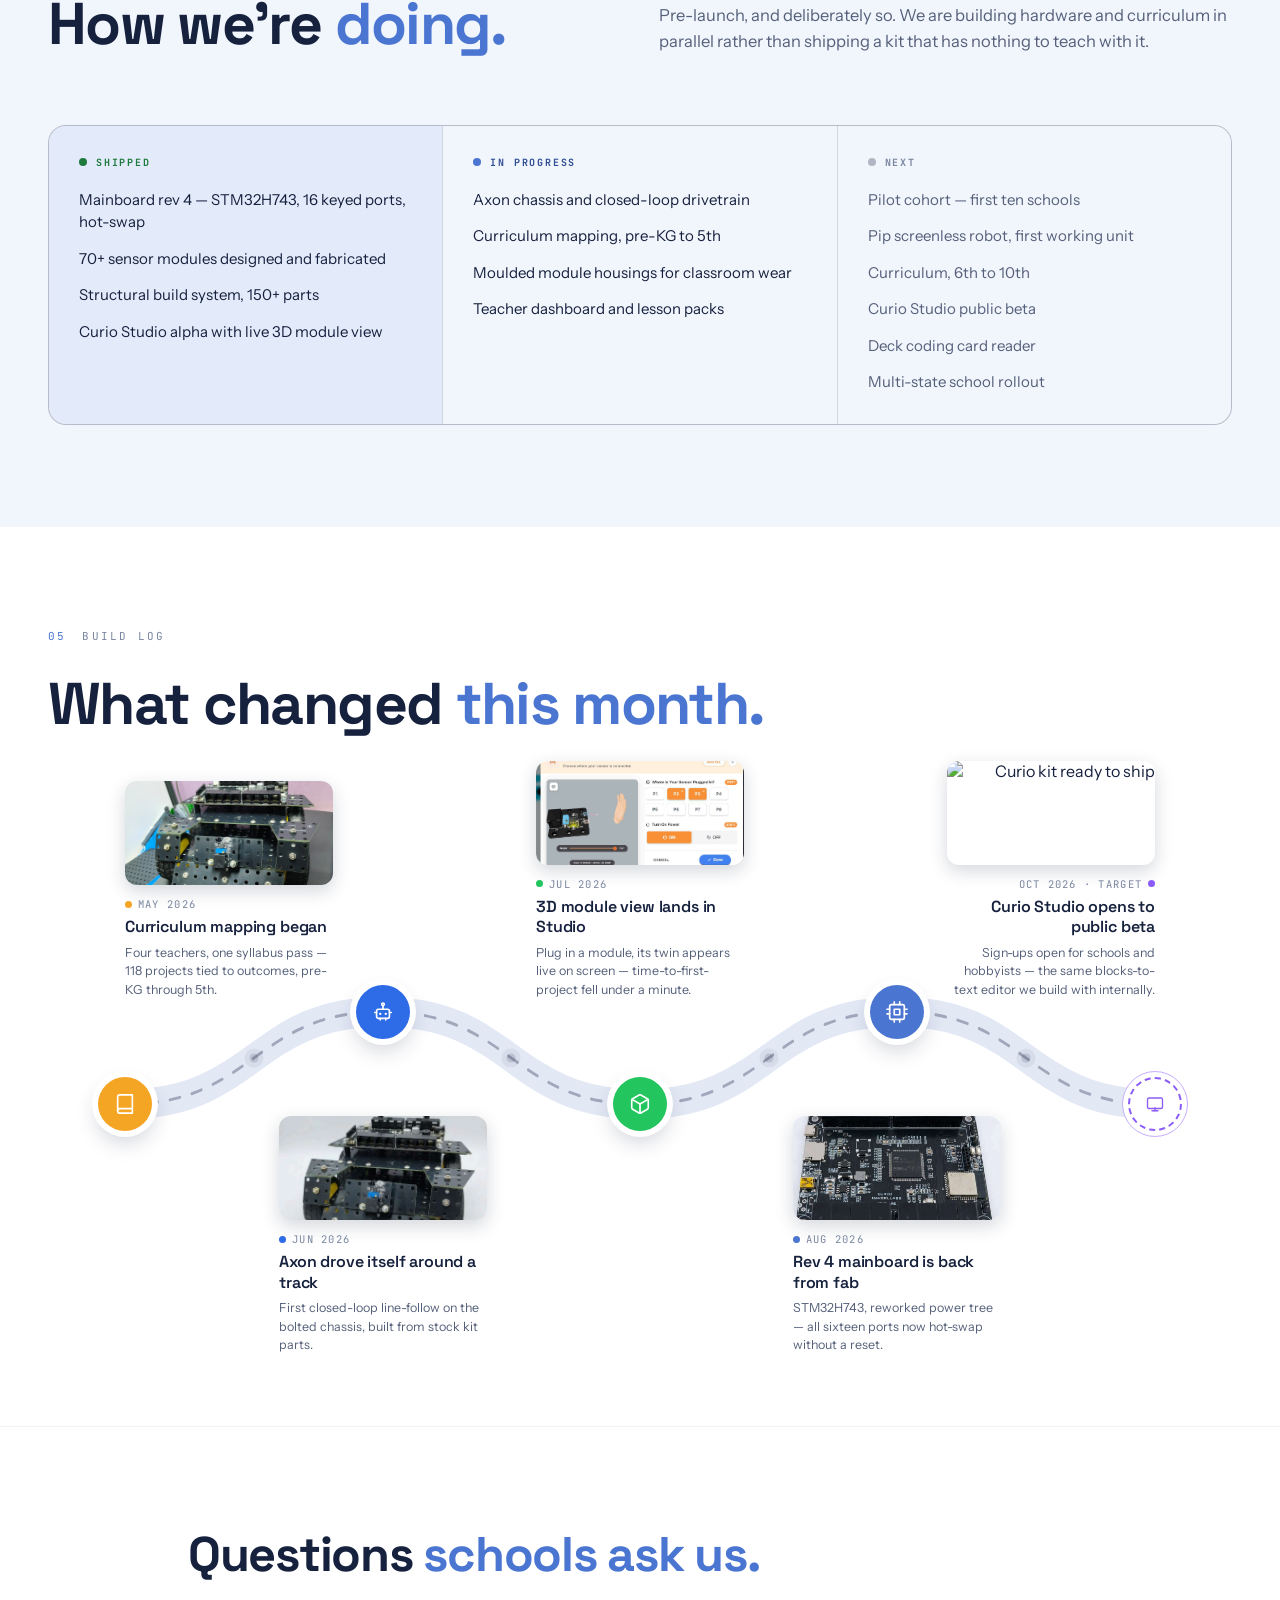
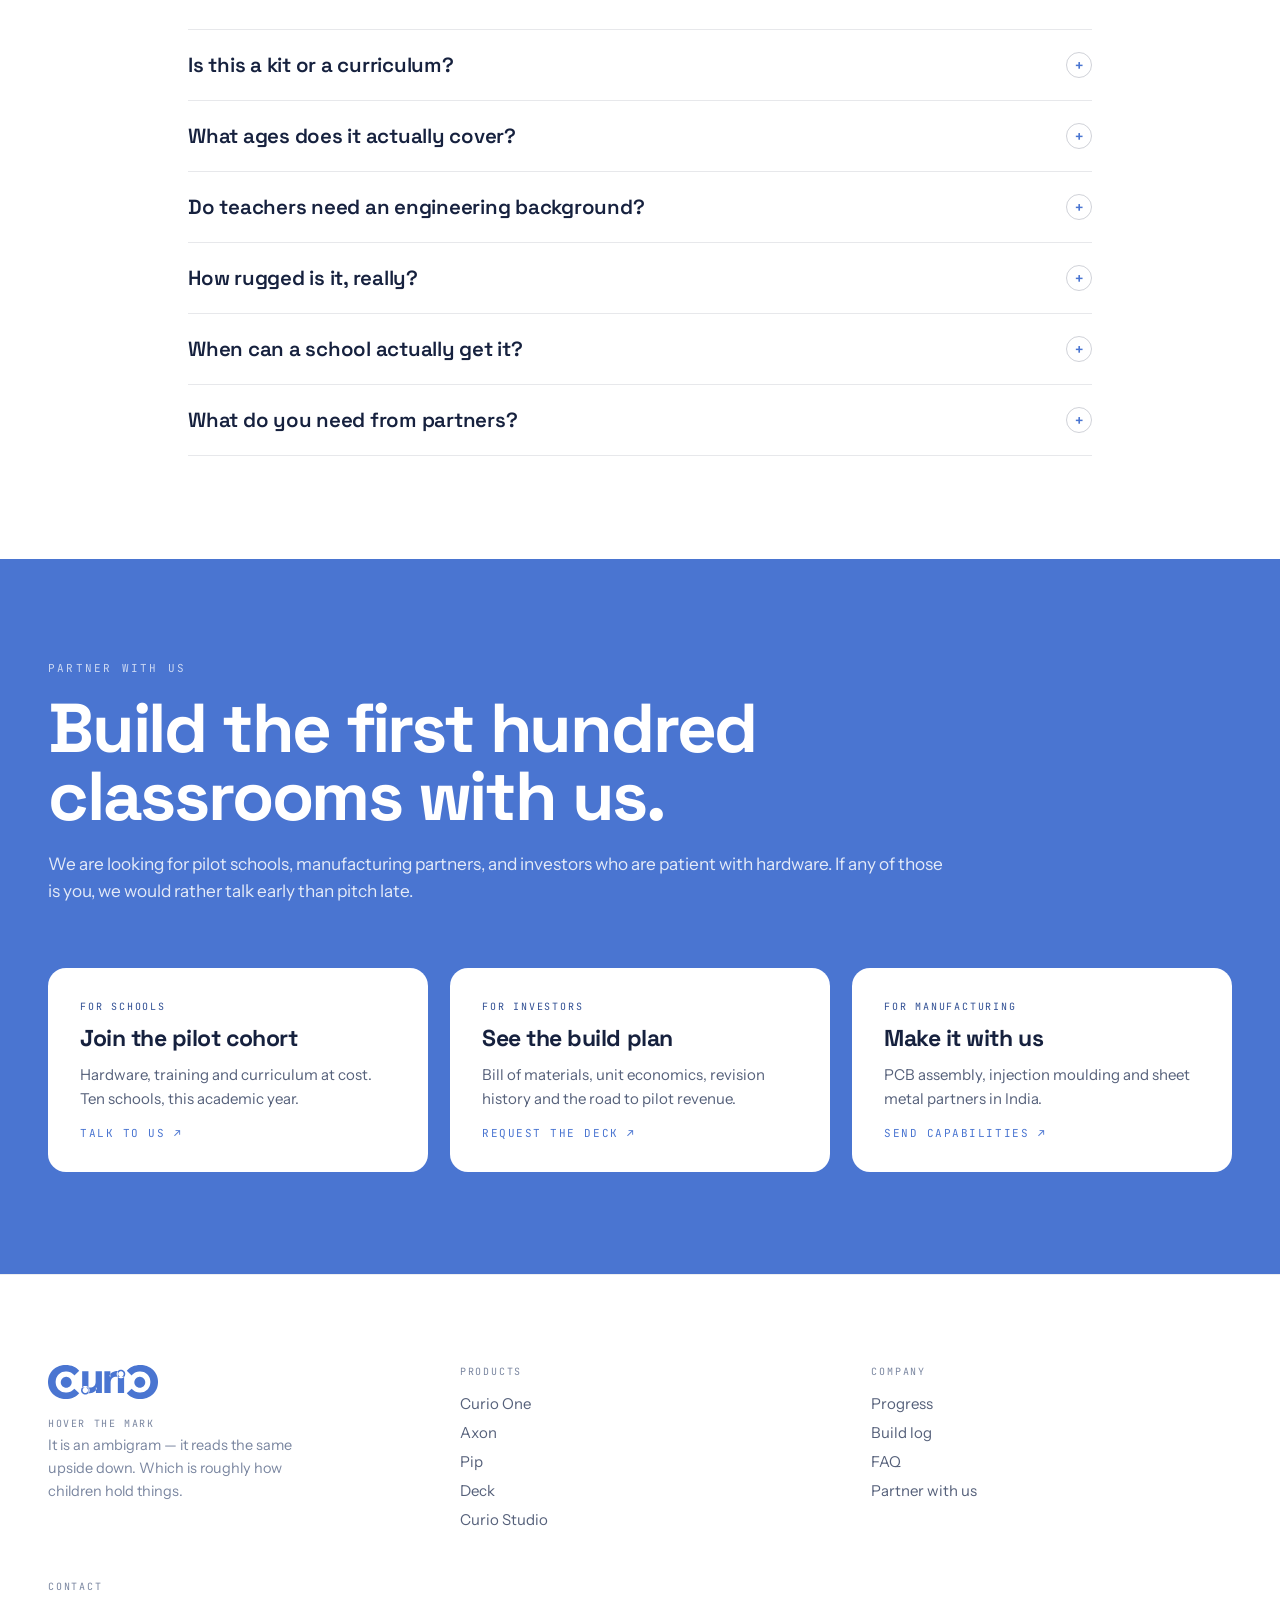
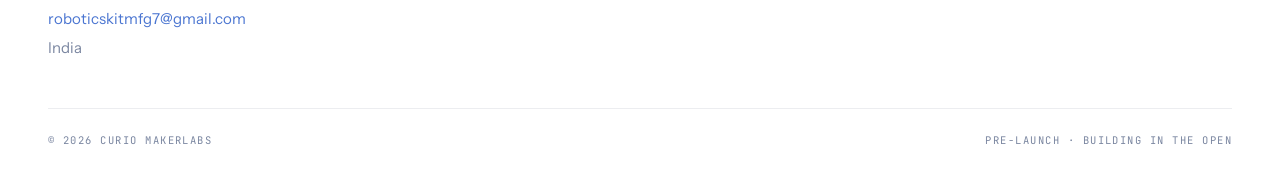
==== commit c02ec3b7: "add 2 grid" ====
--- a/index.html
+++ b/index.html
@@ -137,7 +137,7 @@
           <span class="kicker-label">What we&#8217;re building</span>
         </div>
         <h2 class="section-title" data-reveal="1">
-          Four products.<br />One ecosystem.
+          Four products.<br /><span class="text-accent">One ecosystem.</span>
         </h2>
         <p class="section-intro" data-reveal="1">
           A single port standard runs through everything. What a child
@@ -424,61 +424,89 @@
           <span class="kicker-label">How it works</span>
         </div>
         <h2 class="section-title-how" data-reveal="1">
-          Find it. Build it. Teach it. Prove it.
+          Find it. <span class="text-accent">Build it.</span> Teach it. <span class="text-accent">Prove it.</span>
         </h2>
 
         <div class="steps-grid">
           <div data-reveal="1">
+            <h3 class="step-title">
+              Pick a mission
+            </h3>
             <div class="step-number">
-              01
-            </div>
+              Find it
+            </div>
+
+            <p class="step-desc">
+              Every build starts with something a kid actually cares about — a night-light that knows when it’s dark, a
+              plant-waterer for the summer holidays, a doorbell for the treehouse. They scout, they pick, they plan. A
+              kid who chose the mission can’t wait for the bell.
+            </p>
+            <ul class="capability-list">
+              <li>They learn</li>
+              <li>Spotting opportunities</li>
+              <li>Asking why</li>
+              <li>Planning</li>
+            </ul>
+          </div>
+          <div data-reveal="1">
             <h3 class="step-title">
-              Find it
+              Snap it together
             </h3>
+            <div class="step-number">
+              Build it
+            </div>
+
             <p class="step-desc">
-              A project begins with something real. Engineering begins
-              with noticing &#8212; and a child who chose the problem is
-              the one who stays with it when it stops working.
-            </p>
+              Modules click into keyed ports — no wiring, no soldering, no way to plug anything in wrong. Bolt a frame
+              with real M3 hardware, drag a few blocks in Curio Studio, and it lights up, beeps and drives before the
+              period ends. “I made that!” lands on day one.
+            </p>
+            <ul class="capability-list">
+              <li>They learn</li>
+              <li>Circuits</li>
+              <li>Structures</li>
+              <li>Block → text code</li>
+            </ul>
           </div>
           <div data-reveal="1">
+            <h3 class="step-title">
+              Give it a brain
+            </h3>
             <div class="step-number">
-              02
-            </div>
+              Teach it
+            </div>
+
+            <p class="step-desc">
+              The magic lap. Kids collect their own photos, sounds and gestures, then train a real AI model that runs on
+              their own board. Wave hello — it waves back. Every training round makes the machine sharper, and its maker
+              sharper still.
+            </p>
+            <ul class="capability-list">
+              <li>They learn</li>
+              <li>Collecting data</li>
+              <li>Training AI</li>
+              <li>Testing & tuning</li>
+            </ul>
+          </div>
+          <div data-reveal="1">
             <h3 class="step-title">
-              Build it
+              Show it off
             </h3>
+            <div class="step-number">
+              Prove it
+            </div>
+
             <p class="step-desc">
-              They assemble the machine &#8212; 70+ sensor modules and 150+
-              structural parts, bolted into a structure. Nothing to wire
-              or debug, so the time goes into the design decisions.
-            </p>
-          </div>
-          <div data-reveal="1">
-            <div class="step-number">
-              03
-            </div>
-            <h3 class="step-title">
-              Teach it
-            </h3>
-            <p class="step-desc">
-              The kit stops being a kit. The student trains the machine
-              themselves &#8212; to recognise an image, a voice, a gesture.
-              Somewhere in that loop, the child becomes the teacher.
-            </p>
-          </div>
-          <div data-reveal="1">
-            <div class="step-number">
-              04
-            </div>
-            <h3 class="step-title">
-              Prove it
-            </h3>
-            <p class="step-desc">
-              Tested against the real thing, not a rehearsed run. It
-              fails, they fix it, then stand up and account for it
-              &#8212; what they built, why, and what&#8217;s next.
-            </p>
+              Demo day. The machine performs, the class cheers, and its maker explains exactly how it thinks — what they
+              built, how it works, what’s next. Every project ends with a working build and a kid presenting like they
+              own the stage. Because they do.
+            </p>
+            <ul class="capability-list">
+              <li>Storytelling</li>
+              <li>Public speaking</li>
+              <li>Confidence</li>
+              <li>Fits the timetable</li>
+            </ul>
           </div>
         </div>
 
@@ -528,7 +556,7 @@
           <span class="kicker-label">Try it</span>
         </div>
         <h2 class="section-title-demo" data-reveal="1">
-          Plug something in.
+          Plug <span class="text-accent">something</span> in.
         </h2>
         <p class="section-intro-demo" data-reveal="1">
           A working slice of Curio Studio. Pick a module, choose a port, set
@@ -686,7 +714,7 @@
         </div>
         <div class="progress-header-row" data-reveal="1">
           <h2 class="section-title-flush">
-            How we&#8217;re doing.
+            How we&#8217;re <span class="text-accent">doing.</span>
           </h2>
           <p class="section-intro-flush">
             Pre-launch, and deliberately so. We are building hardware and
@@ -773,7 +801,7 @@
           <span class="kicker-label">Build log</span>
         </div>
         <h2 class="section-title-updates" data-reveal="1">
-          What changed this month.
+          What changed <span class="text-accent">this month.</span>
         </h2>
 
         <div class="cr-road-wrap" data-reveal="1">
@@ -915,7 +943,7 @@
     <section class="faq-section" id="faq">
       <div class="container--narrow">
         <h2 class="section-title-faq" data-reveal="1">
-          Questions schools ask us.
+          Questions <span class="text-accent">schools ask us.</span>
         </h2>
         <div class="faq-list" data-reveal="1">
           <details class="faq-item">
--- a/css/styles.css
+++ b/css/styles.css
@@ -1248,10 +1248,8 @@
 
 .steps-grid {
   display: grid;
-  grid-template-columns: repeat(
-                  auto-fit,
-                  minmax(min(230px, 100%), 1fr)
-                );
+  grid-template-columns: repeat(2, 1fr);
+  grid-template-rows: repeat(2, auto);
   gap: clamp(24px, 3vw, 44px);
 }
 
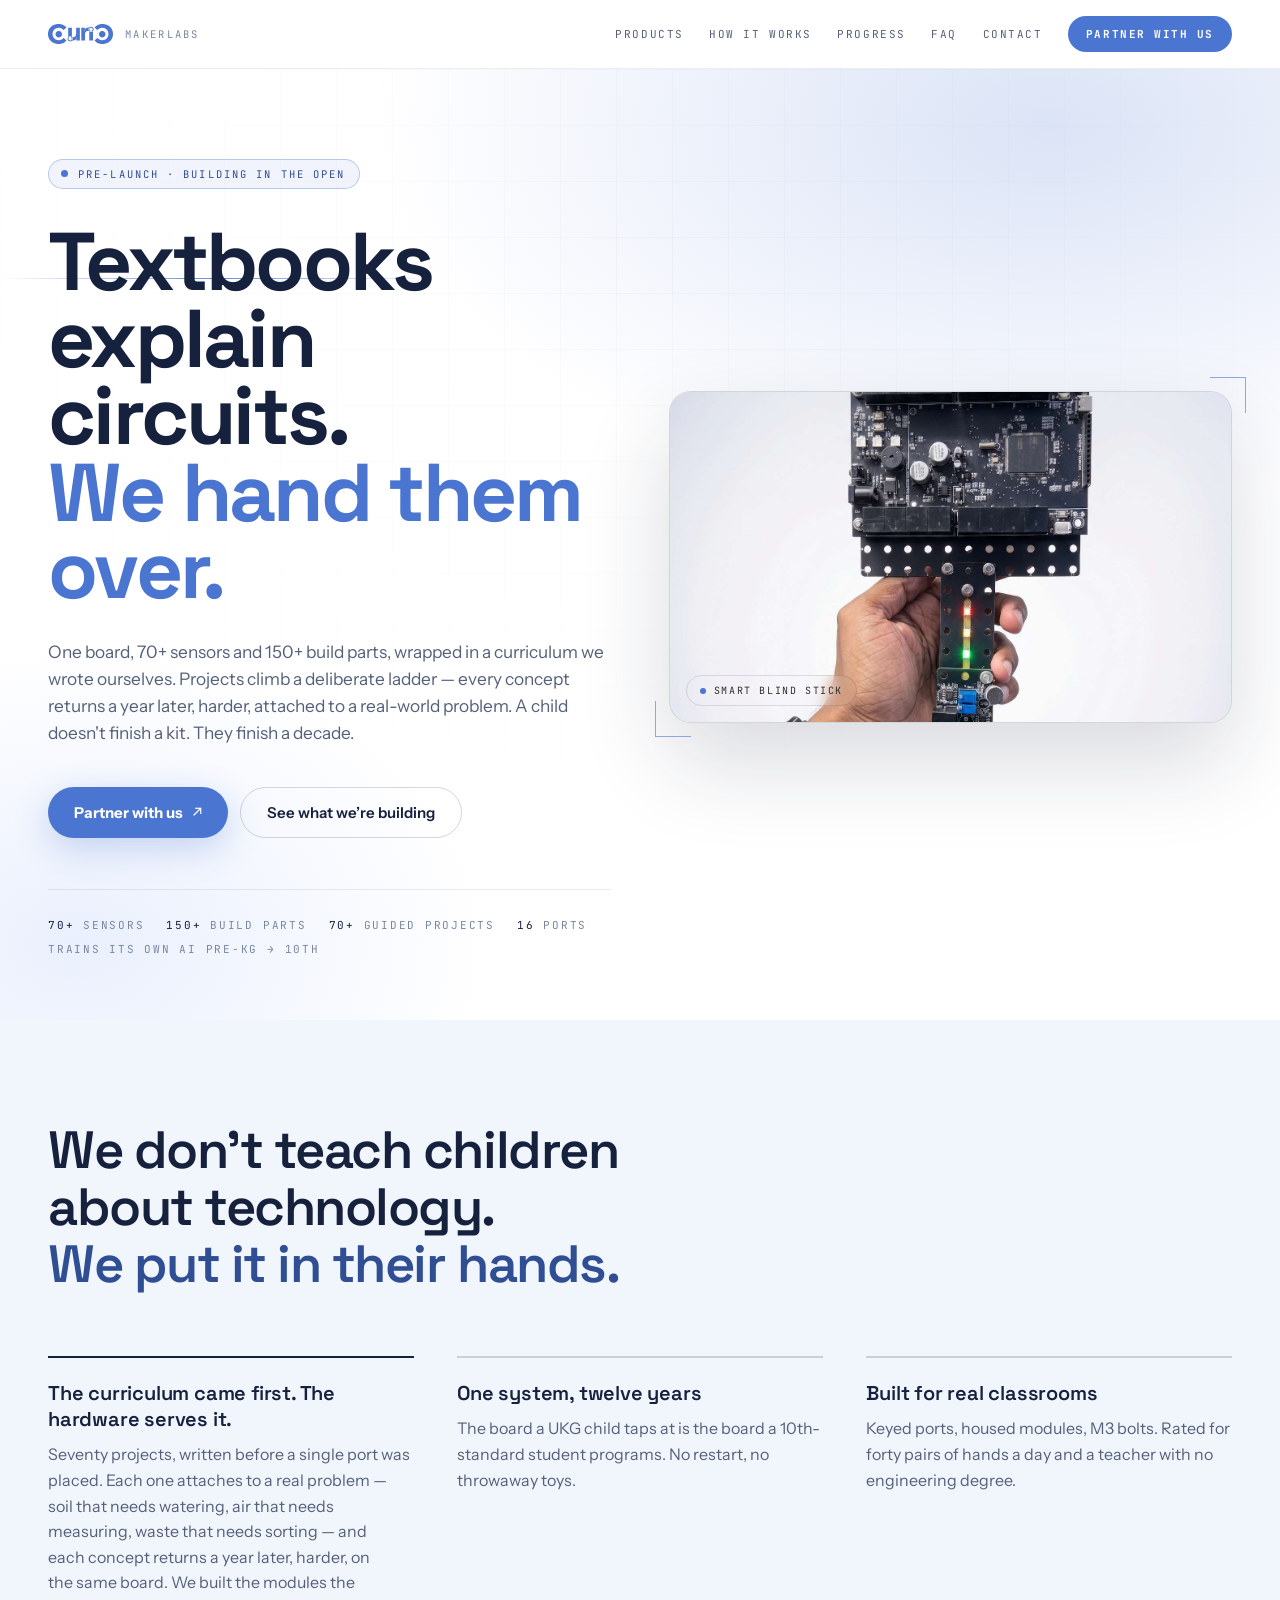
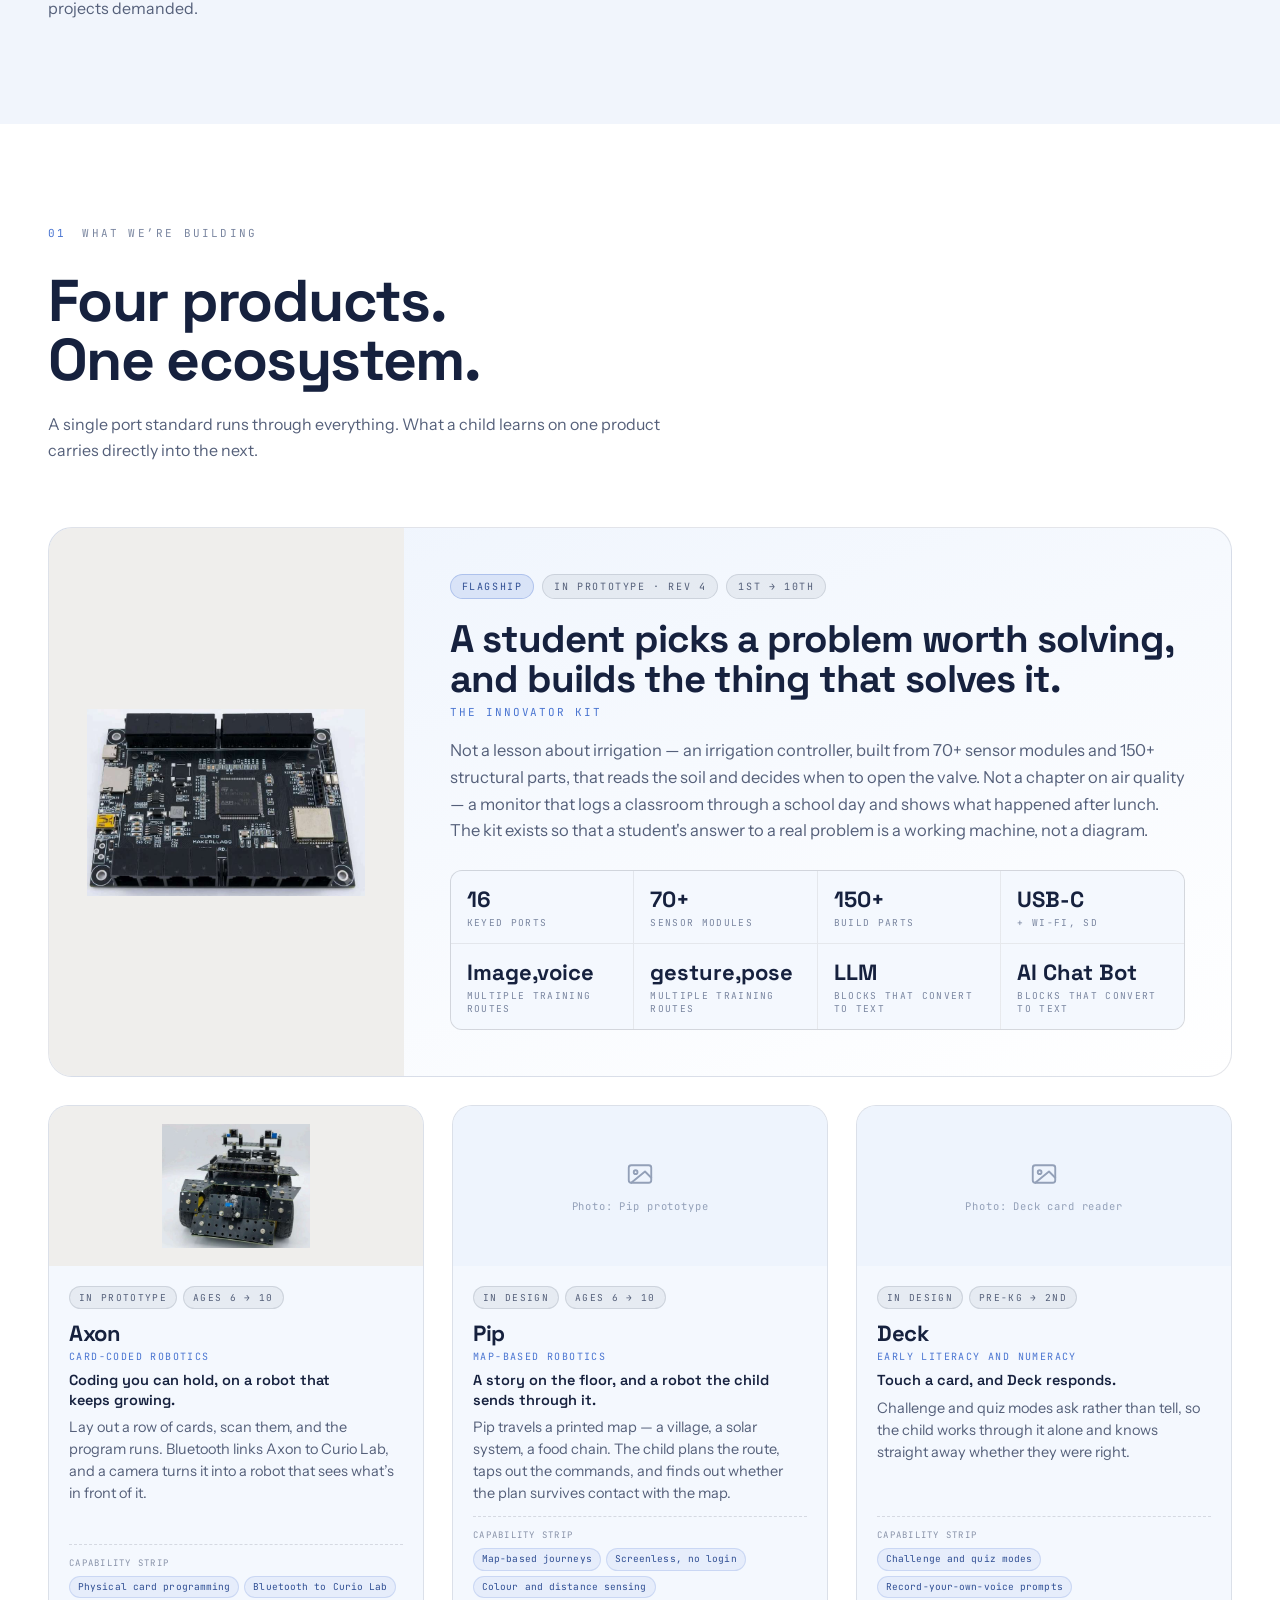
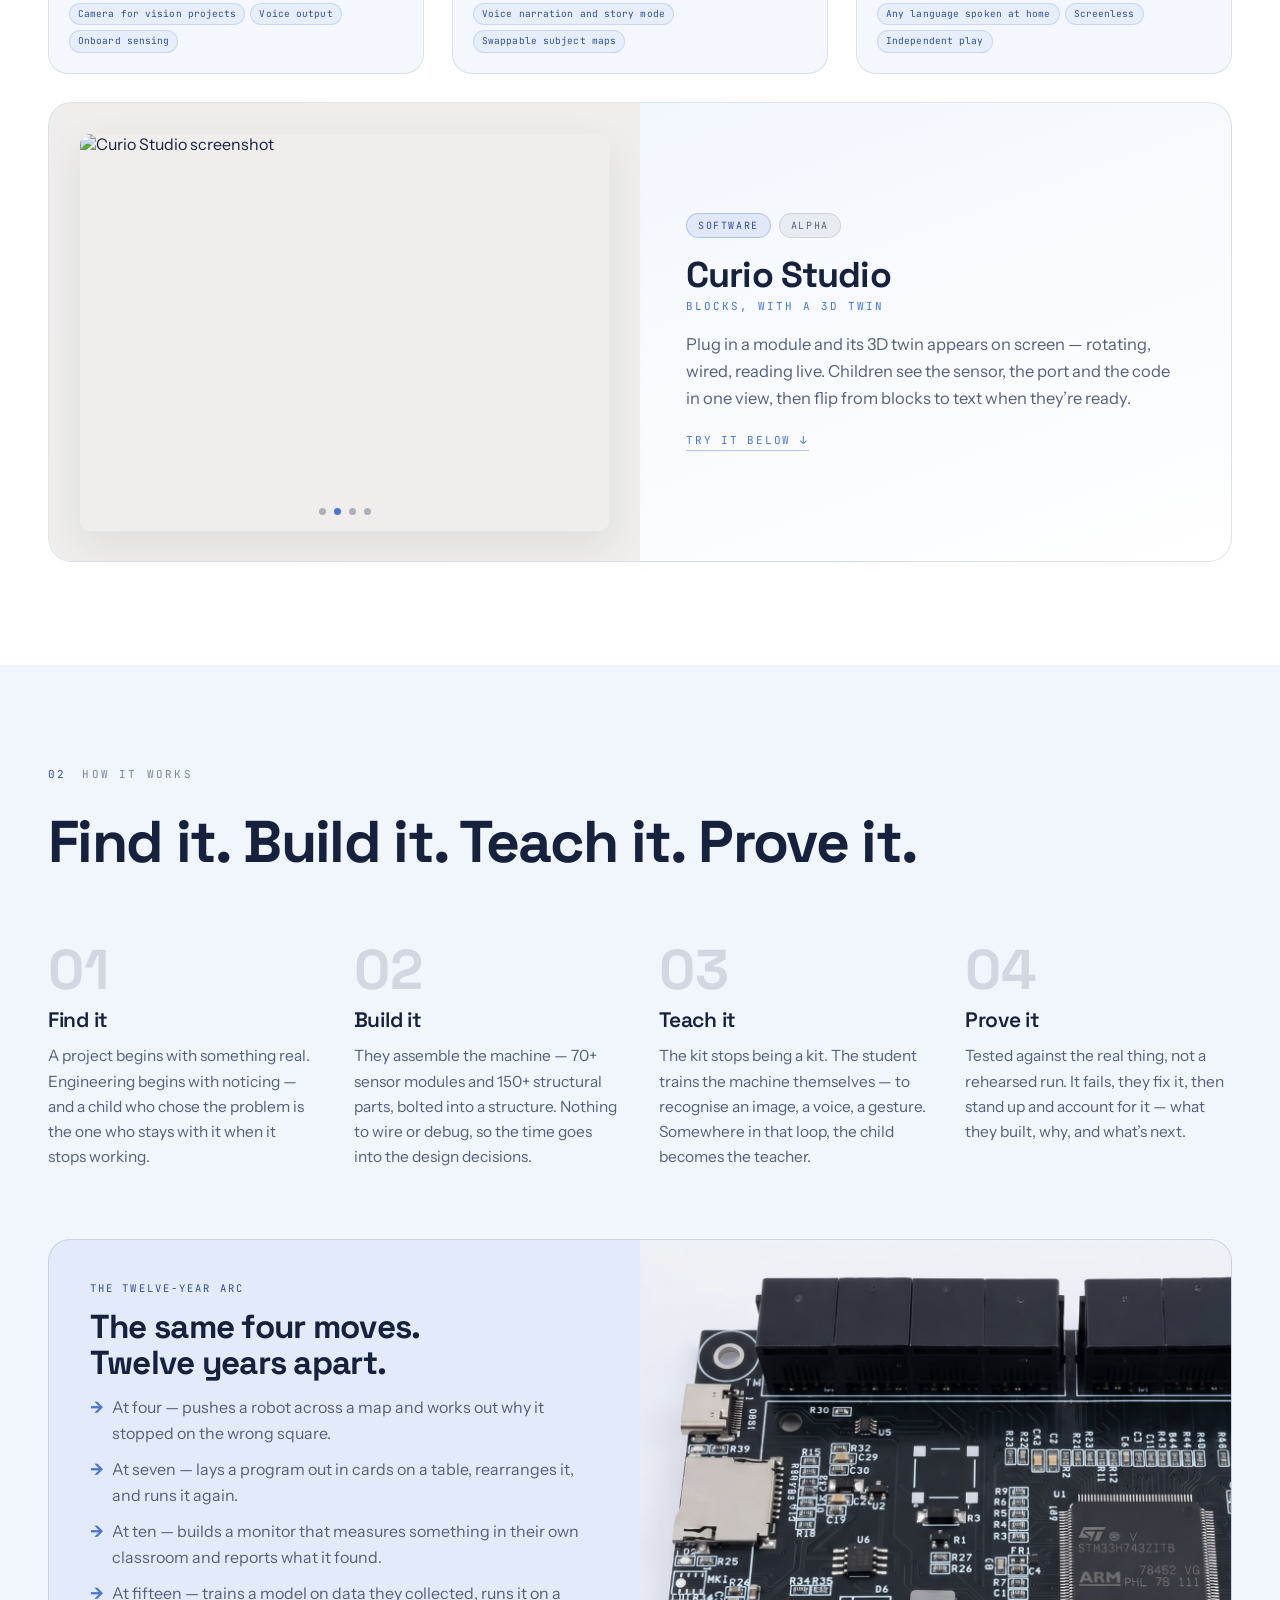
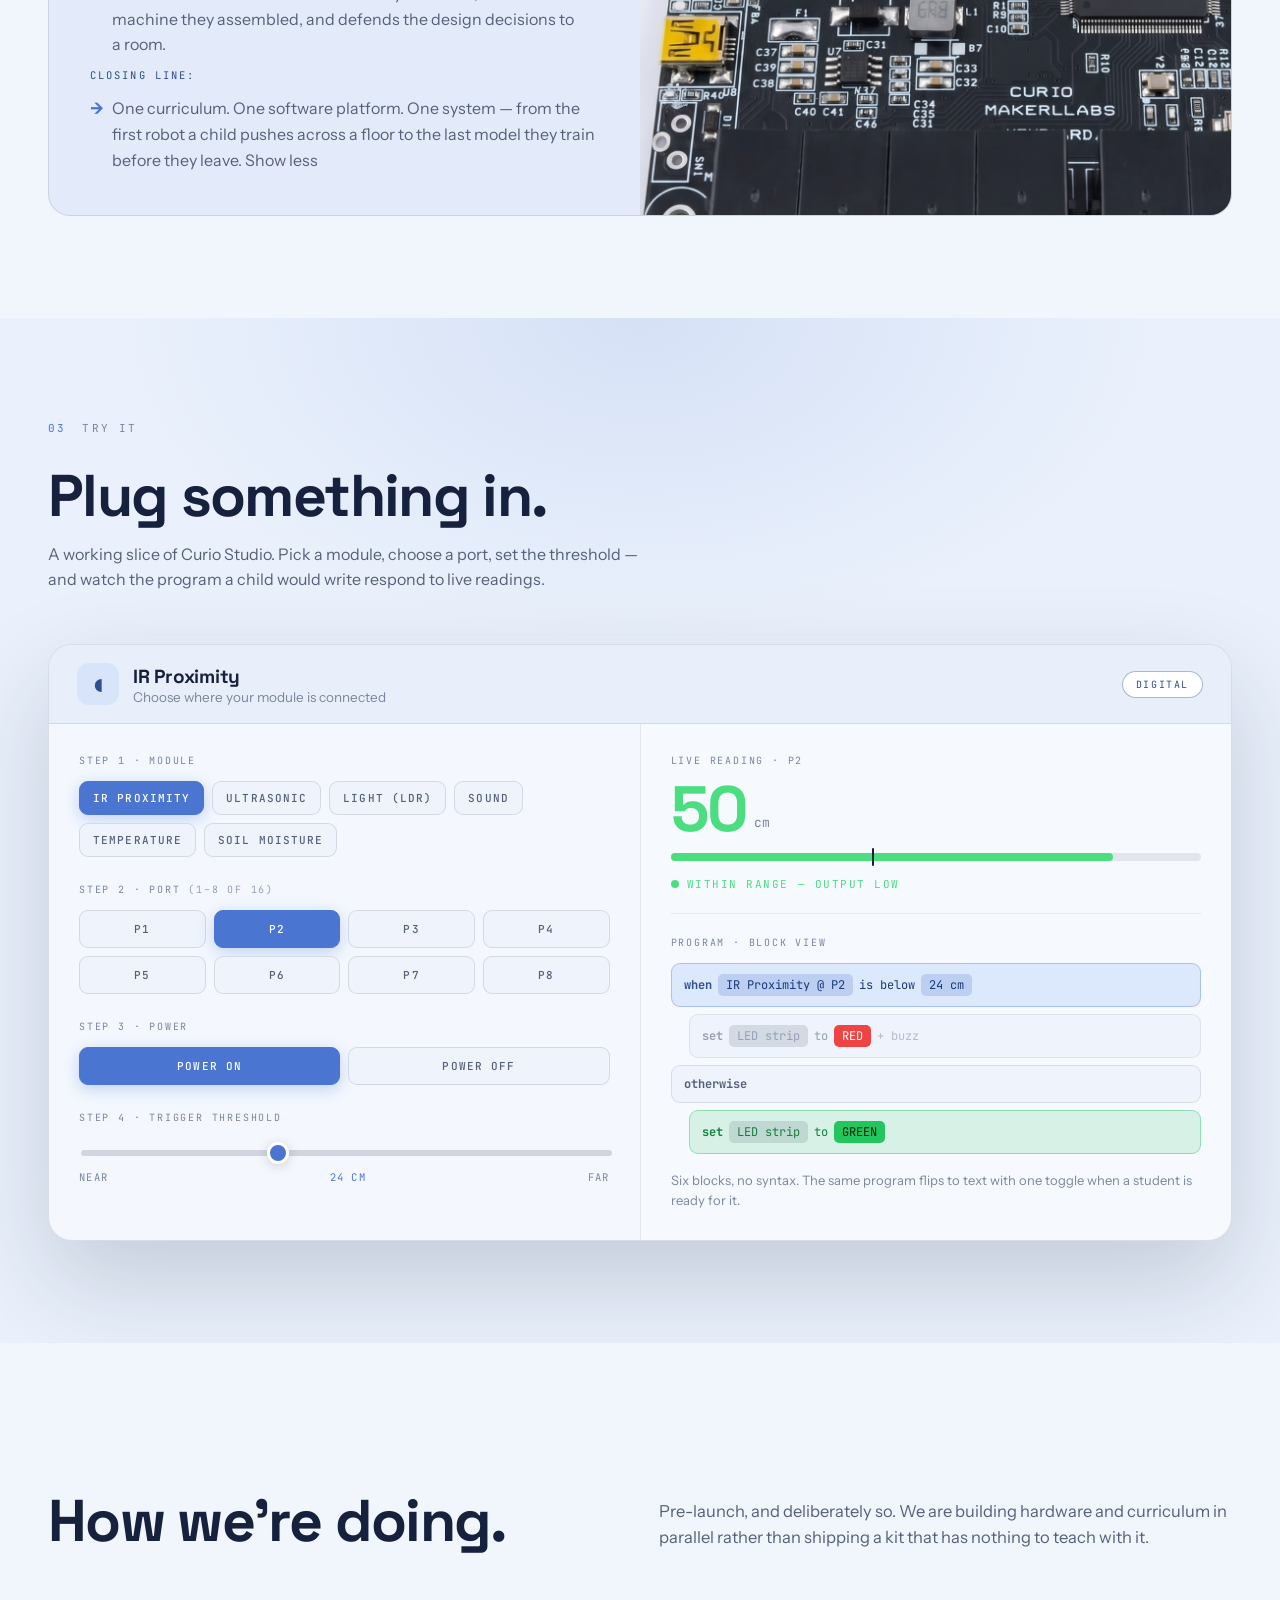
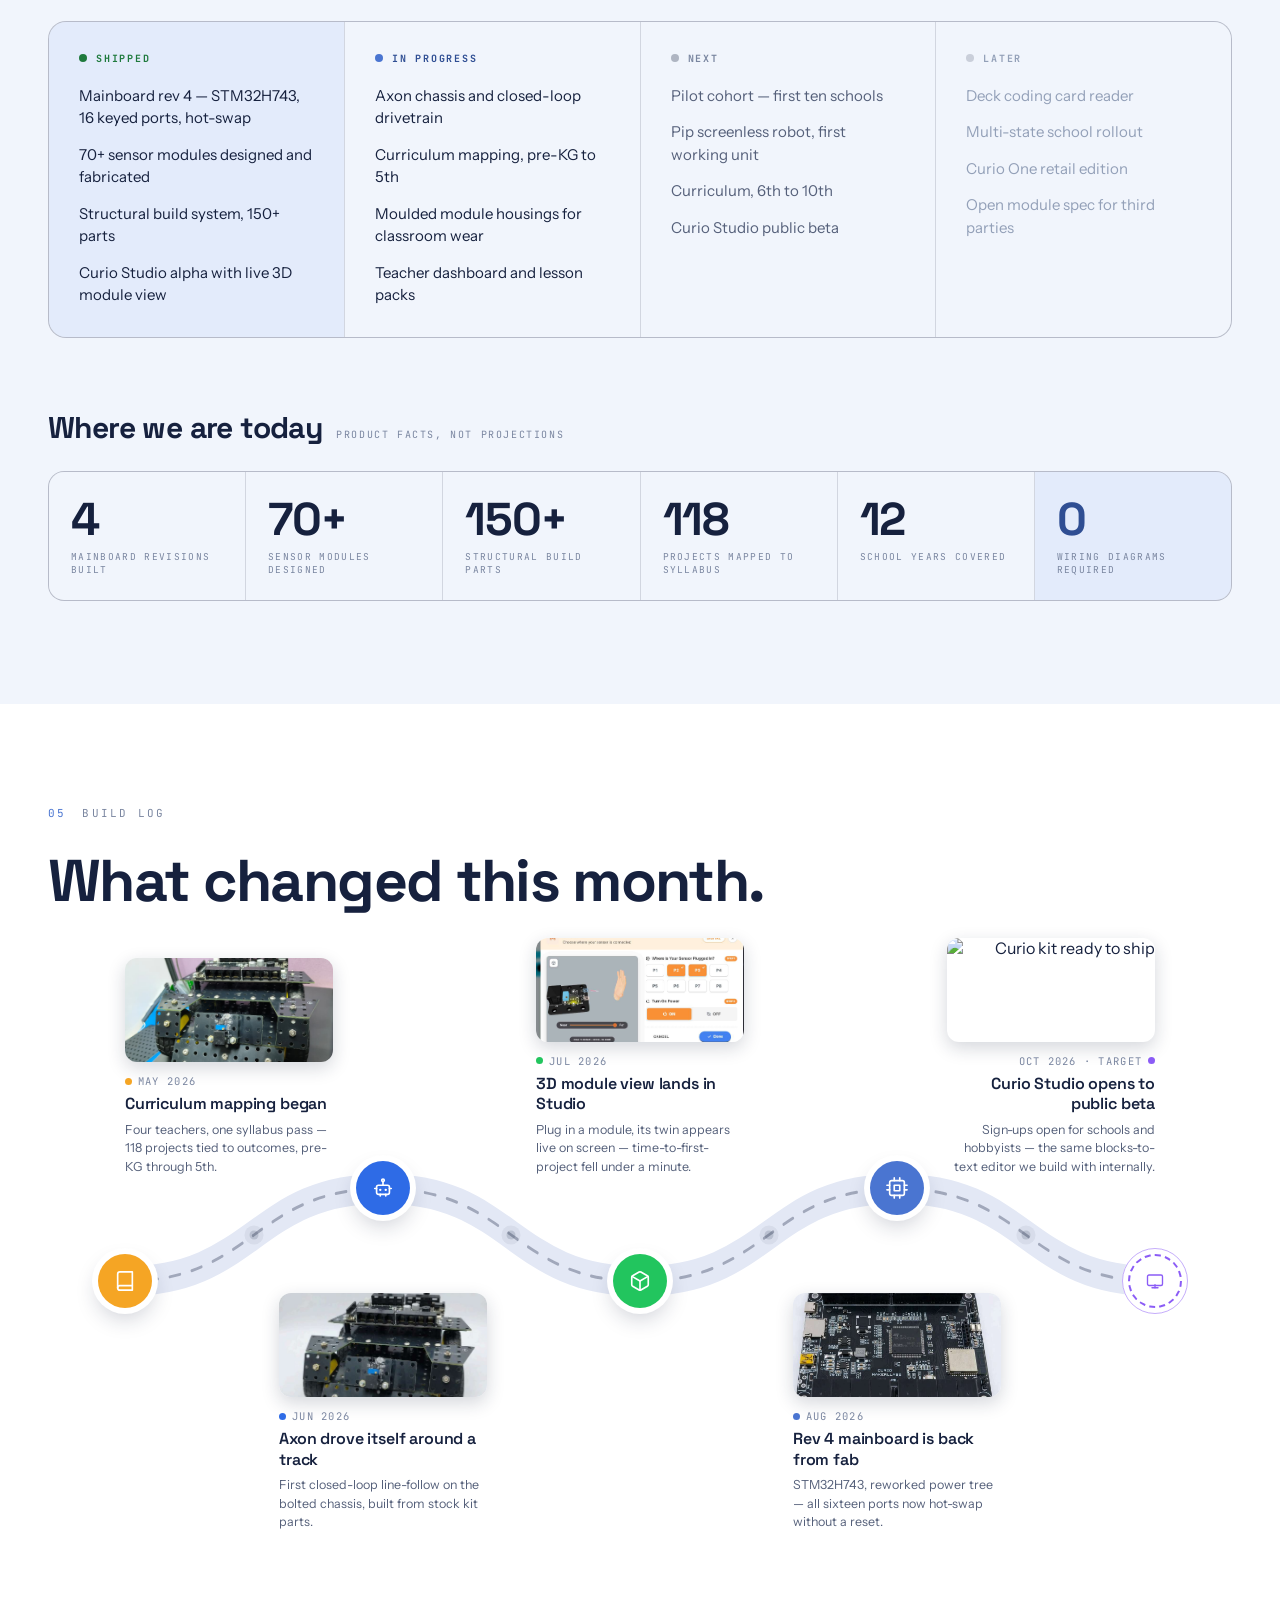
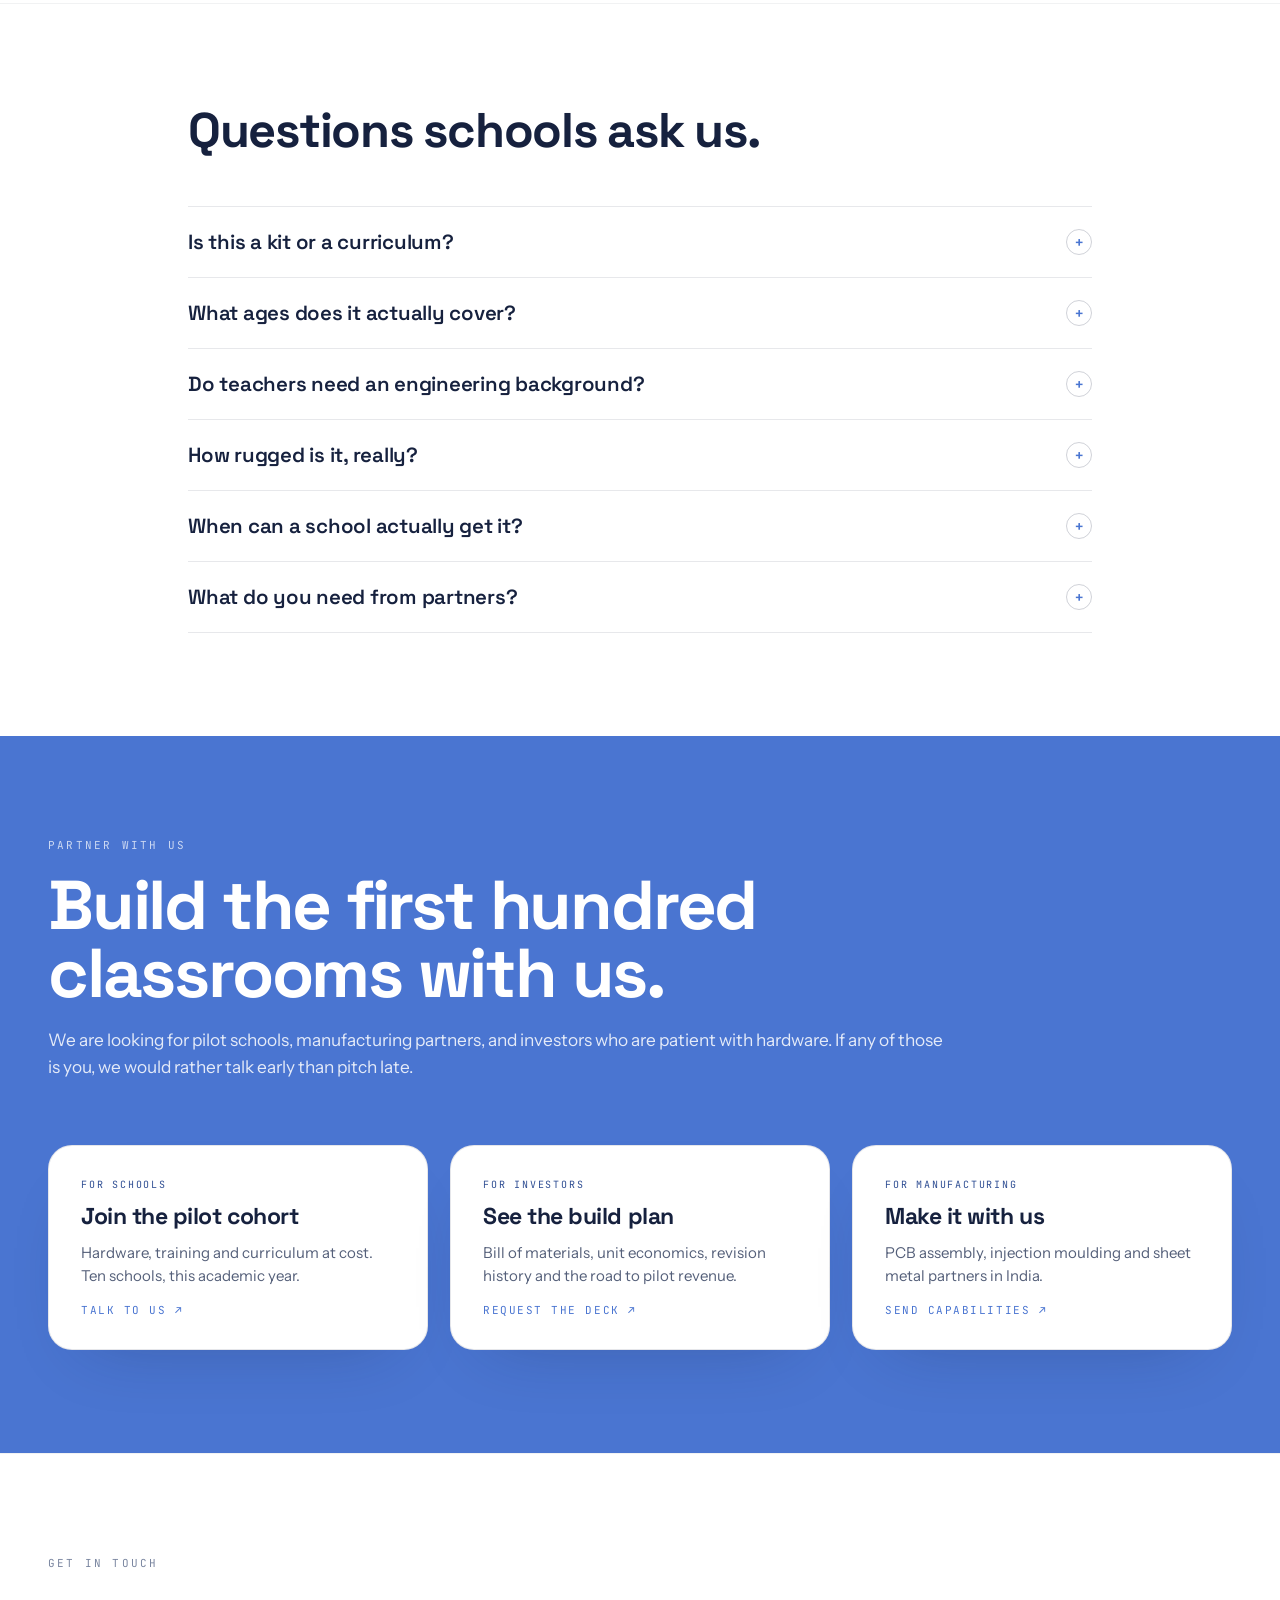
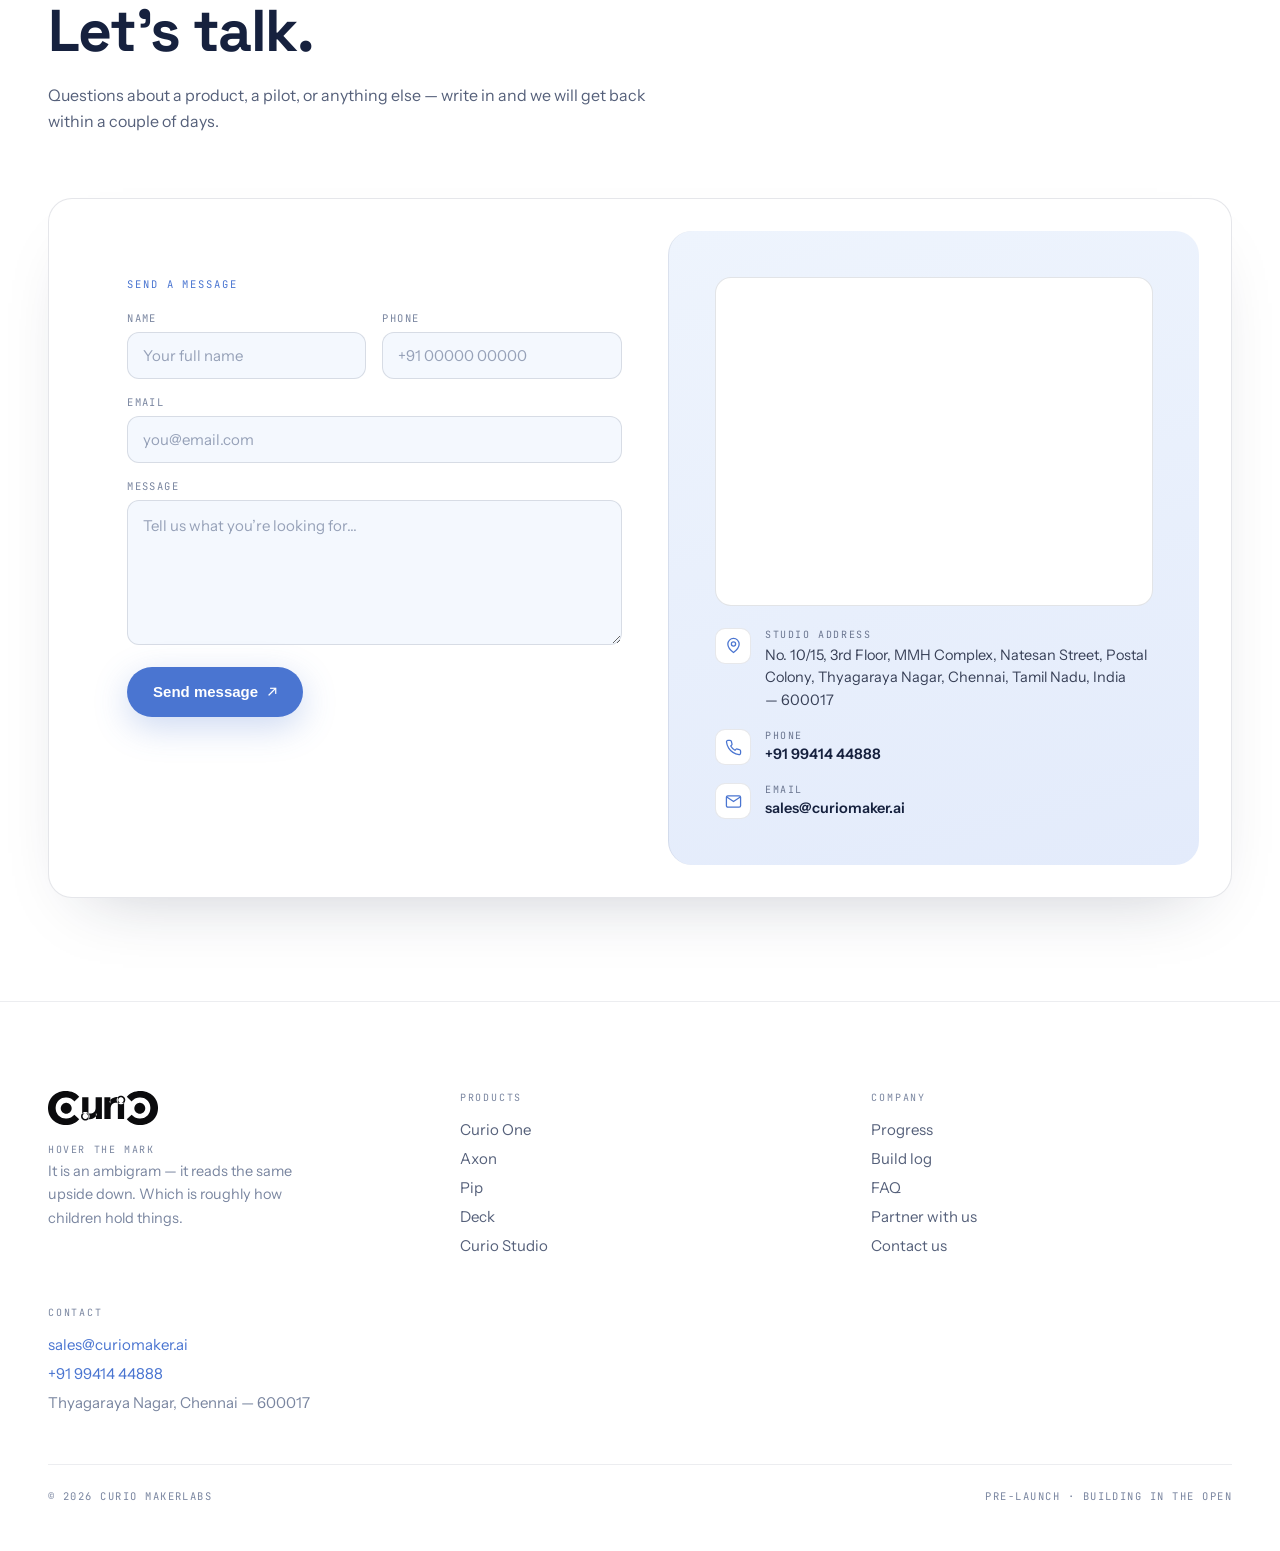
==== commit 3dc86e12: "contact page added and navbar fixed" ====
--- a/index.html
+++ b/index.html
@@ -21,16 +21,23 @@
   <div class="page" data-curio-root="true">
     <nav class="nav">
       <div class="nav-inner">
-        <a class="nav-logo curio-mark-wrap" href="#top">
-          <img class="nav-logo-img curio-mark-img" src="assets/curio-mark-blue.svg" alt="Curio" />
+        <a class="nav-logo" href="#top">
+          <img class="nav-logo-img" src="assets/curio-mark-blue.svg" alt="Curio" />
           <span class="nav-logo-text">Makerlabs</span>
         </a>
         <div class="spacer"></div>
-        <div class="nav-links">
+        <button type="button" class="nav-toggle" id="nav-toggle" aria-expanded="false" aria-controls="nav-links"
+          aria-label="Toggle navigation menu">
+          <span class="nav-toggle-bar"></span>
+          <span class="nav-toggle-bar"></span>
+          <span class="nav-toggle-bar"></span>
+        </button>
+        <div class="nav-links" id="nav-links">
           <a class="nav-link" href="#products">Products</a>
           <a class="nav-link" href="#how">How it works</a>
           <a class="nav-link" href="#progress">Progress</a>
           <a class="nav-link" href="#faq">FAQ</a>
+          <a class="nav-link" href="#contact">Contact</a>
           <a class="btn-pill-accent" href="#partner">Partner with us</a>
         </div>
       </div>
@@ -102,10 +109,14 @@
         <div class="statement-grid">
           <div class="statement-card" data-reveal="1">
             <h3 class="statement-card-title">
-              The curriculum came first.
+              The curriculum came first. The hardware serves it.
             </h3>
             <p class="statement-card-body">
-              Seventy projects, Each one attaches to a real problem. We built the modules the projects demanded.
+              Seventy projects, written before a single port was placed.
+              Each one attaches to a real problem — soil that needs
+              watering, air that needs measuring, waste that needs sorting —
+              and each concept returns a year later, harder, on the same
+              board. We built the modules the projects demanded.
             </p>
           </div>
           <div class="statement-card--muted" data-reveal="1">
@@ -137,7 +148,7 @@
           <span class="kicker-label">What we&#8217;re building</span>
         </div>
         <h2 class="section-title" data-reveal="1">
-          Four products.<br /><span class="text-accent">One ecosystem.</span>
+          Four products.<br />One ecosystem.
         </h2>
         <p class="section-intro" data-reveal="1">
           A single port standard runs through everything. What a child
@@ -208,14 +219,14 @@
                     Multiple training routes
                   </div>
                 </div>
-                <!-- <div class="spec-tile">
+                <div class="spec-tile">
                   <div class="spec-number">
                     gesture,pose
                   </div>
                   <div class="spec-label">
                     Multiple training routes
                   </div>
-                </div> -->
+                </div>
                 <div class="spec-tile">
                   <div class="spec-number">
                     LLM
@@ -238,6 +249,42 @@
         </div>
 
         <div class="product-grid">
+          <div class="product-card" data-reveal="1">
+            <div class="product-card-media">
+              <img class="img-contain" src="assets/robot.png" alt="Axon buildable robot prototype" />
+            </div>
+            <div class="product-card-body">
+              <div class="tag-row-sm">
+                <span class="tag-neutral-sm">In prototype</span>
+                <span class="tag-neutral-sm">Ages 6 &#8594; 10</span>
+              </div>
+              <h3 class="product-title">
+                Axon
+              </h3>
+              <p class="product-eyebrow-sm">
+                Card-coded robotics
+              </p>
+              <p class="product-tagline">
+                Coding you can hold, on a robot that keeps growing.
+              </p>
+              <p class="product-desc">
+                Lay out a row of cards, scan them, and the program runs.
+                Bluetooth links Axon to Curio Lab, and a camera turns it
+                into a robot that sees what&#8217;s in front of it.
+              </p>
+              <div class="capability-strip">
+                <span class="capability-strip-label">Capability strip</span>
+                <ul class="capability-list">
+                  <li>Physical card programming</li>
+                  <li>Bluetooth to Curio Lab</li>
+                  <li>Camera for vision projects</li>
+                  <li>Voice output</li>
+                  <li>Onboard sensing</li>
+                </ul>
+              </div>
+            </div>
+          </div>
+
           <div class="product-card" data-reveal="1">
             <div class="product-card-media--empty">
               <div class="photo-placeholder">
@@ -252,50 +299,6 @@
             </div>
             <div class="product-card-body">
               <div class="tag-row-sm">
-                <span class="tag-neutral-sm">In prototype</span>
-                <span class="tag-neutral-sm">Ages 6 &#8594; 10</span>
-              </div>
-              <h3 class="product-title">
-                Axon
-              </h3>
-              <p class="product-eyebrow-sm">
-                Card-coded robotics
-              </p>
-              <p class="product-tagline">
-                Coding you can hold, on a robot that keeps growing.
-              </p>
-              <p class="product-desc">
-                Lay out a row of cards, scan them, and the program runs.
-                Bluetooth links Axon to Curio Lab, and a camera turns it
-                into a robot that sees what&#8217;s in front of it.
-              </p>
-              <div class="capability-strip">
-                <span class="capability-strip-label">Capability strip</span>
-                <ul class="capability-list">
-                  <li>Physical card programming</li>
-                  <li>Bluetooth to Curio Lab</li>
-                  <li>Camera for vision projects</li>
-                  <li>Voice output</li>
-                  <li>Onboard sensing</li>
-                </ul>
-              </div>
-            </div>
-          </div>
-
-          <div class="product-card" data-reveal="1">
-            <div class="product-card-media--empty">
-              <div class="photo-placeholder">
-                <svg width="30" height="30" viewBox="0 0 24 24" fill="none" stroke="currentColor" stroke-width="1.5"
-                  stroke-linecap="round" stroke-linejoin="round" aria-hidden="true">
-                  <rect x="3" y="5" width="18" height="14" rx="2" />
-                  <circle cx="8.5" cy="10.5" r="1.5" />
-                  <path d="M21 15l-5-5L5 19" />
-                </svg>
-                <span>Photo: Pip prototype</span>
-              </div>
-            </div>
-            <div class="product-card-body">
-              <div class="tag-row-sm">
                 <span class="tag-neutral-sm">In design</span>
                 <span class="tag-neutral-sm">Ages 6 &#8594; 10</span>
               </div>
@@ -321,6 +324,7 @@
                   <li>Screenless, no login</li>
                   <li>Colour and distance sensing</li>
                   <li>Voice narration and story mode</li>
+                  <li>Swappable subject maps</li>
                 </ul>
               </div>
             </div>
@@ -364,6 +368,7 @@
                   <li>Record-your-own-voice prompts</li>
                   <li>Any language spoken at home</li>
                   <li>Screenless</li>
+                  <li>Independent play</li>
                 </ul>
               </div>
             </div>
@@ -424,89 +429,61 @@
           <span class="kicker-label">How it works</span>
         </div>
         <h2 class="section-title-how" data-reveal="1">
-          Find it. <span class="text-accent">Build it.</span> Teach it. <span class="text-accent">Prove it.</span>
+          Find it. Build it. Teach it. Prove it.
         </h2>
 
         <div class="steps-grid">
           <div data-reveal="1">
+            <div class="step-number">
+              01
+            </div>
             <h3 class="step-title">
-              Pick a mission
+              Find it
             </h3>
+            <p class="step-desc">
+              A project begins with something real. Engineering begins
+              with noticing &#8212; and a child who chose the problem is
+              the one who stays with it when it stops working.
+            </p>
+          </div>
+          <div data-reveal="1">
             <div class="step-number">
-              Find it
-            </div>
-
+              02
+            </div>
+            <h3 class="step-title">
+              Build it
+            </h3>
             <p class="step-desc">
-              Every build starts with something a kid actually cares about — a night-light that knows when it’s dark, a
-              plant-waterer for the summer holidays, a doorbell for the treehouse. They scout, they pick, they plan. A
-              kid who chose the mission can’t wait for the bell.
-            </p>
-            <ul class="capability-list">
-              <li>They learn</li>
-              <li>Spotting opportunities</li>
-              <li>Asking why</li>
-              <li>Planning</li>
-            </ul>
+              They assemble the machine &#8212; 70+ sensor modules and 150+
+              structural parts, bolted into a structure. Nothing to wire
+              or debug, so the time goes into the design decisions.
+            </p>
           </div>
           <div data-reveal="1">
+            <div class="step-number">
+              03
+            </div>
             <h3 class="step-title">
-              Snap it together
+              Teach it
             </h3>
+            <p class="step-desc">
+              The kit stops being a kit. The student trains the machine
+              themselves &#8212; to recognise an image, a voice, a gesture.
+              Somewhere in that loop, the child becomes the teacher.
+            </p>
+          </div>
+          <div data-reveal="1">
             <div class="step-number">
-              Build it
-            </div>
-
+              04
+            </div>
+            <h3 class="step-title">
+              Prove it
+            </h3>
             <p class="step-desc">
-              Modules click into keyed ports — no wiring, no soldering, no way to plug anything in wrong. Bolt a frame
-              with real M3 hardware, drag a few blocks in Curio Studio, and it lights up, beeps and drives before the
-              period ends. “I made that!” lands on day one.
-            </p>
-            <ul class="capability-list">
-              <li>They learn</li>
-              <li>Circuits</li>
-              <li>Structures</li>
-              <li>Block → text code</li>
-            </ul>
-          </div>
-          <div data-reveal="1">
-            <h3 class="step-title">
-              Give it a brain
-            </h3>
-            <div class="step-number">
-              Teach it
-            </div>
-
-            <p class="step-desc">
-              The magic lap. Kids collect their own photos, sounds and gestures, then train a real AI model that runs on
-              their own board. Wave hello — it waves back. Every training round makes the machine sharper, and its maker
-              sharper still.
-            </p>
-            <ul class="capability-list">
-              <li>They learn</li>
-              <li>Collecting data</li>
-              <li>Training AI</li>
-              <li>Testing & tuning</li>
-            </ul>
-          </div>
-          <div data-reveal="1">
-            <h3 class="step-title">
-              Show it off
-            </h3>
-            <div class="step-number">
-              Prove it
-            </div>
-
-            <p class="step-desc">
-              Demo day. The machine performs, the class cheers, and its maker explains exactly how it thinks — what they
-              built, how it works, what’s next. Every project ends with a working build and a kid presenting like they
-              own the stage. Because they do.
-            </p>
-            <ul class="capability-list">
-              <li>Storytelling</li>
-              <li>Public speaking</li>
-              <li>Confidence</li>
-              <li>Fits the timetable</li>
-            </ul>
+              Tested against the real thing, not a rehearsed run. It
+              fails, they fix it, then stand up and account for it
+              &#8212; what they built, why, and what&#8217;s next.
+            </p>
           </div>
         </div>
 
@@ -556,7 +533,7 @@
           <span class="kicker-label">Try it</span>
         </div>
         <h2 class="section-title-demo" data-reveal="1">
-          Plug <span class="text-accent">something</span> in.
+          Plug something in.
         </h2>
         <p class="section-intro-demo" data-reveal="1">
           A working slice of Curio Studio. Pick a module, choose a port, set
@@ -714,7 +691,7 @@
         </div>
         <div class="progress-header-row" data-reveal="1">
           <h2 class="section-title-flush">
-            How we&#8217;re <span class="text-accent">doing.</span>
+            How we&#8217;re doing.
           </h2>
           <p class="section-intro-flush">
             Pre-launch, and deliberately so. We are building hardware and
@@ -782,13 +759,86 @@
               <li class="status-item--muted">
                 Curio Studio public beta
               </li>
-              <li class="status-item--muted">
+            </ul>
+          </div>
+          <div class="status-col--light" data-reveal="1">
+            <div class="status-col-header">
+              <span class="status-col-dot--faint"></span>
+              <span class="status-col-label--faint">Later</span>
+            </div>
+            <ul class="status-list">
+              <li class="status-item--faint">
                 Deck coding card reader
               </li>
-              <li class="status-item--muted">
+              <li class="status-item--faint">
                 Multi-state school rollout
               </li>
+              <li class="status-item--faint">
+                Curio One retail edition
+              </li>
+              <li class="status-item--faint">
+                Open module spec for third parties
+              </li>
             </ul>
+          </div>
+        </div>
+
+        <div class="traction-block">
+          <div class="traction-header" data-reveal="1">
+            <h3 class="traction-title">
+              Where we are today
+            </h3>
+            <span class="traction-subtitle">Product facts, not projections</span>
+          </div>
+          <div class="traction-grid" data-reveal="1">
+            <div class="traction-tile">
+              <div class="traction-number">
+                <span data-count="4">4</span>
+              </div>
+              <div class="traction-label">
+                Mainboard revisions built
+              </div>
+            </div>
+            <div class="traction-tile">
+              <div class="traction-number">
+                <span data-count="70" data-suffix="+">70+</span>
+              </div>
+              <div class="traction-label">
+                Sensor modules designed
+              </div>
+            </div>
+            <div class="traction-tile">
+              <div class="traction-number">
+                <span data-count="150" data-suffix="+">150+</span>
+              </div>
+              <div class="traction-label">
+                Structural build parts
+              </div>
+            </div>
+            <div class="traction-tile">
+              <div class="traction-number">
+                <span data-count="118">118</span>
+              </div>
+              <div class="traction-label">
+                Projects mapped to syllabus
+              </div>
+            </div>
+            <div class="traction-tile">
+              <div class="traction-number">
+                <span data-count="12">12</span>
+              </div>
+              <div class="traction-label">
+                School years covered
+              </div>
+            </div>
+            <div class="traction-tile--accent">
+              <div class="traction-number--accent">
+                0
+              </div>
+              <div class="traction-label">
+                Wiring diagrams required
+              </div>
+            </div>
           </div>
         </div>
       </div>
@@ -801,7 +851,7 @@
           <span class="kicker-label">Build log</span>
         </div>
         <h2 class="section-title-updates" data-reveal="1">
-          What changed <span class="text-accent">this month.</span>
+          What changed this month.
         </h2>
 
         <div class="cr-road-wrap" data-reveal="1">
@@ -937,13 +987,106 @@
             </p>
           </div>
         </div>
+
+        <ol class="timeline-list">
+          <li class="timeline-item" data-reveal="1">
+            <div class="timeline-marker">
+              <span class="timeline-marker-dot timeline-marker-dot-1"></span>
+            </div>
+            <div class="timeline-card">
+              <img class="timeline-card-img" src="assets/robot-desk.jpeg"
+                alt="Teacher and student mapping a curriculum session" />
+              <div class="timeline-card-meta">
+                <span class="timeline-card-dot timeline-card-dot-1"></span>
+                <span class="timeline-card-date">May 2026</span>
+              </div>
+              <h3 class="timeline-card-title">Curriculum mapping began</h3>
+              <p class="timeline-card-desc">
+                Four teachers, one syllabus pass &#8212; 118 projects tied
+                to outcomes, pre-KG through 5th.
+              </p>
+            </div>
+          </li>
+
+          <li class="timeline-item" data-reveal="1">
+            <div class="timeline-marker">
+              <span class="timeline-marker-dot timeline-marker-dot-2"></span>
+            </div>
+            <div class="timeline-card">
+              <img class="timeline-card-img" src="assets/robot.png" alt="Axon robot chassis" />
+              <div class="timeline-card-meta">
+                <span class="timeline-card-dot timeline-card-dot-2"></span>
+                <span class="timeline-card-date">Jun 2026</span>
+              </div>
+              <h3 class="timeline-card-title">Axon drove itself around a track</h3>
+              <p class="timeline-card-desc">
+                First closed-loop line-follow on the bolted chassis, built
+                from stock kit parts.
+              </p>
+            </div>
+          </li>
+
+          <li class="timeline-item" data-reveal="1">
+            <div class="timeline-marker">
+              <span class="timeline-marker-dot timeline-marker-dot-3"></span>
+            </div>
+            <div class="timeline-card">
+              <img class="timeline-card-img" src="assets/studio-ui.png" alt="Curio Studio 3D module view" />
+              <div class="timeline-card-meta">
+                <span class="timeline-card-dot timeline-card-dot-3"></span>
+                <span class="timeline-card-date">Jul 2026</span>
+              </div>
+              <h3 class="timeline-card-title">3D module view lands in Studio</h3>
+              <p class="timeline-card-desc">
+                Plug in a module, its twin appears live on screen &#8212;
+                time-to-first-project fell under a minute.
+              </p>
+            </div>
+          </li>
+
+          <li class="timeline-item" data-reveal="1">
+            <div class="timeline-marker">
+              <span class="timeline-marker-dot timeline-marker-dot-4"></span>
+            </div>
+            <div class="timeline-card">
+              <img class="timeline-card-img" src="assets/mainboard.png" alt="Curio One rev 4 mainboard" />
+              <div class="timeline-card-meta">
+                <span class="timeline-card-dot timeline-card-dot-4"></span>
+                <span class="timeline-card-date">Aug 2026</span>
+              </div>
+              <h3 class="timeline-card-title">Rev 4 mainboard is back from fab</h3>
+              <p class="timeline-card-desc">
+                STM32H743, reworked power tree &#8212; all sixteen ports
+                now hot-swap without a reset.
+              </p>
+            </div>
+          </li>
+
+          <li class="timeline-item timeline-item--target" data-reveal="1">
+            <div class="timeline-marker">
+              <span class="timeline-marker-dot timeline-marker-dot-5"></span>
+            </div>
+            <div class="timeline-card timeline-card--target">
+              <img class="timeline-card-img" src="assets/board-in-hand.png" alt="Curio kit ready to ship" />
+              <div class="timeline-card-meta">
+                <span class="timeline-card-dot timeline-card-dot-5"></span>
+                <span class="timeline-card-date">Oct 2026 &#183; target</span>
+              </div>
+              <h3 class="timeline-card-title">Curio Studio opens to public beta</h3>
+              <p class="timeline-card-desc">
+                Sign-ups open for schools and hobbyists &#8212; the same
+                blocks-to-text editor we build with internally.
+              </p>
+            </div>
+          </li>
+        </ol>
       </div>
     </section>
 
     <section class="faq-section" id="faq">
       <div class="container--narrow">
         <h2 class="section-title-faq" data-reveal="1">
-          Questions <span class="text-accent">schools ask us.</span>
+          Questions schools ask us.
         </h2>
         <div class="faq-list" data-reveal="1">
           <details class="faq-item">
@@ -1037,7 +1180,7 @@
           </p>
         </div>
         <div class="contact-grid">
-          <a class="contact-card" href="mailto:roboticskitmfg7@gmail.com?subject=Pilot%20school%20enquiry"
+          <a class="contact-card" href="mailto:sales@curiomaker.ai?subject=Pilot%20school%20enquiry"
             data-reveal="1">
             <span class="contact-eyebrow">For schools</span>
             <span class="contact-title">Join the pilot cohort</span>
@@ -1045,14 +1188,14 @@
               academic year.</span>
             <span class="contact-link">Talk to us &#8599;</span>
           </a>
-          <a class="contact-card" href="mailto:roboticskitmfg7@gmail.com?subject=Investor%20enquiry" data-reveal="1">
+          <a class="contact-card" href="mailto:sales@curiomaker.ai?subject=Investor%20enquiry" data-reveal="1">
             <span class="contact-eyebrow">For investors</span>
             <span class="contact-title">See the build plan</span>
             <span class="contact-desc">Bill of materials, unit economics, revision history and the
               road to pilot revenue.</span>
             <span class="contact-link">Request the deck &#8599;</span>
           </a>
-          <a class="contact-card" href="mailto:roboticskitmfg7@gmail.com?subject=Manufacturing%20enquiry"
+          <a class="contact-card" href="mailto:sales@curiomaker.ai?subject=Manufacturing%20enquiry"
             data-reveal="1">
             <span class="contact-eyebrow">For manufacturing</span>
             <span class="contact-title">Make it with us</span>
@@ -1064,12 +1207,120 @@
       </div>
     </section>
 
+    <section class="contact-section" id="contact">
+      <div class="container">
+        <div class="section-kicker" data-reveal="1">
+          <span class="kicker-label">Get in touch</span>
+        </div>
+        <h2 class="section-title" data-reveal="1">
+          Let&#8217;s talk.
+        </h2>
+        <p class="section-intro" data-reveal="1">
+          Questions about a product, a pilot, or anything else &#8212;
+          write in and we will get back within a couple of days.
+        </p>
+
+        <div class="contact-card" data-reveal="1">
+          <div class="contact-card-grid">
+            <div class="contact-form-panel">
+              <p class="contact-panel-eyebrow">Send a message</p>
+              <form class="contact-form">
+                <div class="form-row">
+                  <div class="form-field">
+                    <label class="form-label" for="contact-name">Name</label>
+                    <input class="form-input" type="text" id="contact-name" name="name"
+                      placeholder="Your full name" autocomplete="name" required />
+                  </div>
+                  <div class="form-field">
+                    <label class="form-label" for="contact-phone">Phone</label>
+                    <input class="form-input" type="tel" id="contact-phone" name="phone"
+                      placeholder="+91 00000 00000" autocomplete="tel" />
+                  </div>
+                </div>
+                <div class="form-field">
+                  <label class="form-label" for="contact-email">Email</label>
+                  <input class="form-input" type="email" id="contact-email" name="email"
+                    placeholder="you@email.com" autocomplete="email" required />
+                </div>
+                <div class="form-field">
+                  <label class="form-label" for="contact-message">Message</label>
+                  <textarea class="form-input form-textarea" id="contact-message" name="message" rows="5"
+                    placeholder="Tell us what you&#8217;re looking for&#8230;" required></textarea>
+                </div>
+                <button type="submit" class="btn-primary btn-form-submit">
+                  Send message
+                  <span class="btn-icon">&#8599;</span>
+                </button>
+                <p class="form-status" role="status" aria-live="polite"></p>
+              </form>
+            </div>
+
+            <div class="contact-info-panel">
+              <div class="contact-map">
+                <iframe
+                  title="Curio Makerlabs location on map"
+                  src="https://www.google.com/maps?q=No.10%2F15%2C+3rd+Floor%2C+MMH+Complex%2C+Natesan+Street%2C+Postal+Colony%2C+Thyagaraya+Nagar%2C+Chennai%2C+Tamil+Nadu+600017&output=embed"
+                  loading="lazy" referrerpolicy="no-referrer-when-downgrade" allowfullscreen></iframe>
+              </div>
+
+              <div class="contact-details">
+                <div class="contact-detail-row">
+                  <span class="contact-detail-icon">
+                    <svg width="17" height="17" viewBox="0 0 24 24" fill="none" stroke="currentColor"
+                      stroke-width="1.8" stroke-linecap="round" stroke-linejoin="round" aria-hidden="true">
+                      <path d="M20 10c0 6-8 12-8 12s-8-6-8-12a8 8 0 0 1 16 0Z" />
+                      <circle cx="12" cy="10" r="3" />
+                    </svg>
+                  </span>
+                  <div class="contact-detail-body">
+                    <span class="contact-detail-label">Studio address</span>
+                    <p class="contact-detail-text">
+                      No. 10/15, 3rd Floor, MMH Complex, Natesan Street,
+                      Postal Colony, Thyagaraya Nagar, Chennai, Tamil
+                      Nadu, India &#8212; 600017
+                    </p>
+                  </div>
+                </div>
+                <div class="contact-detail-row">
+                  <span class="contact-detail-icon">
+                    <svg width="17" height="17" viewBox="0 0 24 24" fill="none" stroke="currentColor"
+                      stroke-width="1.8" stroke-linecap="round" stroke-linejoin="round" aria-hidden="true">
+                      <path
+                        d="M22 16.92v3a2 2 0 0 1-2.18 2 19.79 19.79 0 0 1-8.63-3.07 19.5 19.5 0 0 1-6-6 19.79 19.79 0 0 1-3.07-8.67A2 2 0 0 1 4.11 2h3a2 2 0 0 1 2 1.72c.127.96.362 1.903.7 2.81a2 2 0 0 1-.45 2.11L8.09 9.91a16 16 0 0 0 6 6l1.27-1.27a2 2 0 0 1 2.11-.45c.907.338 1.85.573 2.81.7A2 2 0 0 1 22 16.92Z" />
+                    </svg>
+                  </span>
+                  <div class="contact-detail-body">
+                    <span class="contact-detail-label">Phone</span>
+                    <a class="contact-detail-link" href="tel:+919941444888">+91 99414 44888</a>
+                  </div>
+                </div>
+                <div class="contact-detail-row">
+                  <span class="contact-detail-icon">
+                    <svg width="17" height="17" viewBox="0 0 24 24" fill="none" stroke="currentColor"
+                      stroke-width="1.8" stroke-linecap="round" stroke-linejoin="round" aria-hidden="true">
+                      <rect x="2" y="4" width="20" height="16" rx="2" />
+                      <path d="m3 6 9 6 9-6" />
+                    </svg>
+                  </span>
+                  <div class="contact-detail-body">
+                    <span class="contact-detail-label">Email</span>
+                    <a class="contact-detail-link"
+                      href="mailto:sales@curiomaker.ai">sales@curiomaker.ai</a>
+                  </div>
+                </div>
+              </div>
+            </div>
+          </div>
+        </div>
+      </div>
+    </section>
+
     <footer class="footer">
       <div class="footer-inner">
         <div class="footer-grid">
           <div>
             <span class="curio-mark-wrap mark-wrap-dim">
-              <img class="curio-mark-img mark-img-dim" src="assets/curio-mark-blue.svg" alt="Curio Makerlabs" />
+              <img class="curio-mark-img mark-img-dim" src="assets/curio-mark-ink.svg" alt="Curio Makerlabs" />
             </span>
             <p class="footer-col-label">
               Hover the mark</p>
@@ -1096,14 +1347,16 @@
               <a class="footer-link" href="#faq">FAQ</a>
               <a class="footer-link" href="#partner">Partner with
                 us</a>
+              <a class="footer-link" href="#contact">Contact us</a>
             </div>
           </div>
           <div>
             <p class="footer-heading">
               Contact</p>
             <div class="footer-col">
-              <a class="footer-link--email" href="mailto:roboticskitmfg7@gmail.com">roboticskitmfg7@gmail.com</a>
-              <span class="footer-muted">India</span>
+              <a class="footer-link--email" href="mailto:sales@curiomaker.ai">sales@curiomaker.ai</a>
+              <a class="footer-link--email" href="tel:+919941444888">+91 99414 44888</a>
+              <span class="footer-muted">Thyagaraya Nagar, Chennai &#8212; 600017</span>
             </div>
           </div>
         </div>
@@ -1118,6 +1371,7 @@
   </div>
 
   <script src="https://cdn.jsdelivr.net/npm/swiper@11/swiper-bundle.min.js"></script>
+  <script src="https://cdn.jsdelivr.net/npm/@emailjs/browser@4/dist/email.min.js"></script>
   <script src="js/app.js"></script>
 </body>
 
--- a/css/styles.css
+++ b/css/styles.css
@@ -13,6 +13,7 @@
             color: #16213e;
             font-family: "Instrument Sans", system-ui, sans-serif;
             -webkit-font-smoothing: antialiased;
+            overflow-x: hidden;
           }
 
           a {
@@ -395,7 +396,6 @@
 
 .page {
   background: #ffffff;
-  overflow-x: hidden;
 }
 
 .nav {
@@ -406,6 +406,11 @@
   backdrop-filter: blur(14px);
   -webkit-backdrop-filter: blur(14px);
   border-bottom: 1px solid rgba(22, 33, 62, 0.08);
+  transition: box-shadow 0.3s ease;
+}
+
+.nav--scrolled {
+  box-shadow: 0 10px 30px rgba(22, 33, 62, 0.09);
 }
 
 .nav-inner {
@@ -416,8 +421,8 @@
   min-height: 68px;
   display: flex;
   align-items: center;
-  flex-wrap: wrap;
   gap: 10px 24px;
+  position: relative;
 }
 
 .nav-logo {
@@ -474,6 +479,91 @@
   border-radius: 999px;
   font-weight: 700;
   white-space: nowrap;
+}
+
+.nav-toggle {
+  display: none;
+  flex-shrink: 0;
+  width: 42px;
+  height: 42px;
+  border-radius: 11px;
+  border: 1px solid rgba(22, 33, 62, 0.14);
+  background: #ffffff;
+  align-items: center;
+  justify-content: center;
+  flex-direction: column;
+  gap: 5px;
+  cursor: pointer;
+  padding: 0;
+}
+
+.nav-toggle-bar {
+  display: block;
+  width: 18px;
+  height: 2px;
+  border-radius: 2px;
+  background: #16213e;
+  transition: transform 0.3s cubic-bezier(0.2, 0.8, 0.2, 1), opacity 0.2s;
+}
+
+.nav-toggle[aria-expanded="true"] .nav-toggle-bar:nth-child(1) {
+  transform: translateY(7px) rotate(45deg);
+}
+
+.nav-toggle[aria-expanded="true"] .nav-toggle-bar:nth-child(2) {
+  opacity: 0;
+}
+
+.nav-toggle[aria-expanded="true"] .nav-toggle-bar:nth-child(3) {
+  transform: translateY(-7px) rotate(-45deg);
+}
+
+@media (max-width: 880px) {
+  .nav-toggle {
+    display: inline-flex;
+  }
+
+  .nav-links {
+    position: absolute;
+    top: 100%;
+    left: 0;
+    right: 0;
+    flex-direction: column;
+    align-items: stretch;
+    justify-content: flex-start;
+    gap: 2px;
+    background: #ffffff;
+    border-bottom: 1px solid rgba(22, 33, 62, 0.08);
+    box-shadow: 0 18px 40px -12px rgba(22, 33, 62, 0.22);
+    padding: 4px clamp(20px, 4vw, 48px) 18px;
+    max-height: 0;
+    overflow: hidden;
+    opacity: 0;
+    transition: max-height 0.35s cubic-bezier(0.2, 0.8, 0.2, 1), opacity 0.25s ease;
+  }
+
+  .nav-links.is-open {
+    max-height: 420px;
+    opacity: 1;
+  }
+
+  .nav-link {
+    padding: 13px 2px;
+    border-bottom: 1px solid rgba(22, 33, 62, 0.07);
+    font-size: 12px;
+  }
+
+  .nav-links .btn-pill-accent {
+    margin-top: 12px;
+    text-align: center;
+    justify-content: center;
+  }
+}
+
+@media (max-width: 400px) {
+  .nav-logo-text {
+    display: none;
+  }
 }
 
 .hero {
@@ -1002,8 +1092,7 @@
   display: flex;
   flex-direction: column;
   transition: transform 0.35s cubic-bezier(0.2, 0.8, 0.2, 1),
-                    border-color 0.35s,
-                    box-shadow 0.35s;
+                    border-color 0.35s;
 }
 
 .product-card-media {
@@ -1248,8 +1337,10 @@
 
 .steps-grid {
   display: grid;
-  grid-template-columns: repeat(2, 1fr);
-  grid-template-rows: repeat(2, auto);
+  grid-template-columns: repeat(
+                  auto-fit,
+                  minmax(min(230px, 100%), 1fr)
+                );
   gap: clamp(24px, 3vw, 44px);
 }
 
@@ -2128,6 +2219,178 @@
   flex-shrink: 0;
 }
 
+/* ------------------------------------------------------------------ */
+/* Mobile build-log timeline — connected cards, replaces the winding   */
+/* road visual below 760px where absolute-positioned nodes get cramped */
+/* ------------------------------------------------------------------ */
+.timeline-list {
+  display: none;
+  list-style: none;
+  margin: 0;
+  padding: 0;
+}
+
+.timeline-item {
+  display: flex;
+  align-items: stretch;
+  gap: 16px;
+}
+
+.timeline-item:not(:last-child) {
+  padding-bottom: 22px;
+}
+
+.timeline-marker {
+  flex-shrink: 0;
+  width: 16px;
+  position: relative;
+  display: flex;
+  justify-content: center;
+}
+
+.timeline-marker::before {
+  content: "";
+  position: absolute;
+  top: 22px;
+  bottom: -22px;
+  left: 50%;
+  width: 2px;
+  transform: translateX(-50%);
+  background: rgba(22, 33, 62, 0.14);
+}
+
+.timeline-item:last-child .timeline-marker::before {
+  display: none;
+}
+
+.timeline-marker-dot {
+  width: 16px;
+  height: 16px;
+  border-radius: 50%;
+  margin-top: 14px;
+  box-shadow: 0 0 0 4px #ffffff;
+  position: relative;
+  z-index: 1;
+}
+
+.timeline-marker-dot-1 {
+  background: #f5a524;
+}
+
+.timeline-marker-dot-2 {
+  background: #2e6be6;
+}
+
+.timeline-marker-dot-3 {
+  background: #22c55e;
+}
+
+.timeline-marker-dot-4 {
+  background: var(--accent, #4a75d1);
+}
+
+.timeline-marker-dot-5 {
+  background: #ffffff;
+  border: 2px dashed #8b5cf6;
+  box-shadow: 0 0 0 4px #ffffff;
+}
+
+.timeline-card {
+  flex: 1;
+  min-width: 0;
+  background: #f8fafd;
+  border: 1px solid rgba(22, 33, 62, 0.1);
+  border-radius: 16px;
+  padding: 14px;
+  display: flex;
+  flex-direction: column;
+}
+
+.timeline-card--target {
+  background: #f6f3fe;
+  border-color: rgba(139, 92, 246, 0.28);
+  border-style: dashed;
+}
+
+.timeline-card-img {
+  width: 100%;
+  height: 128px;
+  object-fit: cover;
+  border-radius: 10px;
+  display: block;
+  margin-bottom: 12px;
+}
+
+.timeline-card-meta {
+  display: flex;
+  align-items: center;
+  gap: 6px;
+  margin-bottom: 6px;
+}
+
+.timeline-card-dot {
+  width: 7px;
+  height: 7px;
+  border-radius: 50%;
+  flex-shrink: 0;
+}
+
+.timeline-card-dot-1 {
+  background: #f5a524;
+}
+
+.timeline-card-dot-2 {
+  background: #2e6be6;
+}
+
+.timeline-card-dot-3 {
+  background: #22c55e;
+}
+
+.timeline-card-dot-4 {
+  background: var(--accent, #4a75d1);
+}
+
+.timeline-card-dot-5 {
+  background: #8b5cf6;
+}
+
+.timeline-card-date {
+  font-family: "JetBrains Mono", monospace;
+  font-size: 10.5px;
+  letter-spacing: 0.12em;
+  text-transform: uppercase;
+  color: #7a86a0;
+}
+
+.timeline-card-title {
+  font-family: "Space Grotesk", sans-serif;
+  font-weight: 600;
+  font-size: 16px;
+  letter-spacing: -0.01em;
+  line-height: 1.28;
+  margin: 0 0 6px;
+  color: #16213e;
+}
+
+.timeline-card-desc {
+  font-size: 13.5px;
+  line-height: 1.5;
+  color: #55607a;
+  margin: 0;
+  text-wrap: pretty;
+}
+
+@media (max-width: 760px) {
+  .cr-road-wrap {
+    display: none;
+  }
+
+  .timeline-list {
+    display: block;
+  }
+}
+
 .faq-section {
   background: #ffffff;
   border-top: 1px solid rgba(22, 33, 62, 0.06);
@@ -2294,6 +2557,215 @@
   margin-top: 6px;
 }
 
+.contact-section {
+  background: #ffffff;
+  border-top: 1px solid rgba(22, 33, 62, 0.06);
+}
+
+.contact-card {
+  border: 1px solid rgba(22, 33, 62, 0.11);
+  border-radius: 24px;
+  overflow: hidden;
+  background: #ffffff;
+  box-shadow: 0 30px 70px -40px rgba(22, 33, 62, 0.28);
+}
+
+.contact-card-grid {
+  display: grid;
+  grid-template-columns: minmax(0, 1.05fr) minmax(0, 0.95fr);
+}
+
+@media (max-width: 760px) {
+  .contact-card-grid {
+    grid-template-columns: 1fr;
+  }
+}
+
+.contact-form-panel {
+  padding: clamp(28px, 3.6vw, 48px);
+}
+
+.contact-panel-eyebrow {
+  font-family: "JetBrains Mono", monospace;
+  font-size: 10.5px;
+  letter-spacing: 0.18em;
+  text-transform: uppercase;
+  color: var(--accent, #4a75d1);
+  margin: 0 0 20px;
+}
+
+.contact-form {
+  display: flex;
+  flex-direction: column;
+  gap: 16px;
+}
+
+.form-row {
+  display: grid;
+  grid-template-columns: repeat(auto-fit, minmax(min(180px, 100%), 1fr));
+  gap: 16px;
+}
+
+.form-field {
+  display: flex;
+  flex-direction: column;
+  gap: 7px;
+}
+
+.form-label {
+  font-family: "JetBrains Mono", monospace;
+  font-size: 10.5px;
+  letter-spacing: 0.14em;
+  text-transform: uppercase;
+  color: #7a86a0;
+}
+
+.form-input {
+  font-family: inherit;
+  font-size: 15px;
+  color: #16213e;
+  background: #f4f8fe;
+  border: 1px solid rgba(22, 33, 62, 0.13);
+  border-radius: 12px;
+  padding: 13px 15px;
+  transition: border-color 0.25s, background 0.25s, box-shadow 0.25s;
+}
+
+.form-input::placeholder {
+  color: #96a1b8;
+}
+
+.form-input:focus {
+  outline: none;
+  border-color: var(--accent, #4a75d1);
+  background: #ffffff;
+  box-shadow: 0 0 0 4px rgba(74, 117, 209, 0.14);
+}
+
+.form-textarea {
+  resize: vertical;
+  min-height: 120px;
+  line-height: 1.55;
+}
+
+.btn-form-submit {
+  border: none;
+  cursor: pointer;
+  align-self: flex-start;
+  margin-top: 6px;
+}
+
+.btn-form-submit:disabled {
+  opacity: 0.6;
+  cursor: default;
+}
+
+.form-status {
+  font-size: 13.5px;
+  font-weight: 600;
+  color: #55607a;
+  margin: 0;
+  min-height: 1.3em;
+}
+
+.form-status--ok {
+  color: #1f8a4c;
+}
+
+.form-status--error {
+  color: #c0433a;
+}
+
+.contact-info-panel {
+  background: linear-gradient(165deg, #eef4fd, #e3ebfb);
+  padding: clamp(28px, 3.6vw, 48px);
+  display: flex;
+  flex-direction: column;
+  border-radius: 24px 24px 24px 24px;
+  gap: 22px;
+  border-left: 1px solid rgba(22, 33, 62, 0.08);
+}
+
+@media (max-width: 760px) {
+  .contact-info-panel {
+    border-left: none;
+    border-top: 1px solid rgba(22, 33, 62, 0.08);
+  }
+}
+
+.contact-map {
+  border-radius: 16px;
+  overflow: hidden;
+  border: 1px solid rgba(22, 33, 62, 0.12);
+  background: #ffffff;
+  aspect-ratio: 4 / 3;
+}
+
+.contact-map iframe {
+  width: 100%;
+  height: 100%;
+  border: 0;
+  display: block;
+}
+
+.contact-details {
+  display: flex;
+  flex-direction: column;
+  gap: 18px;
+}
+
+.contact-detail-row {
+  display: flex;
+  align-items: flex-start;
+  gap: 14px;
+}
+
+.contact-detail-icon {
+  flex-shrink: 0;
+  width: 36px;
+  height: 36px;
+  border-radius: 10px;
+  background: #ffffff;
+  border: 1px solid rgba(22, 33, 62, 0.1);
+  color: var(--accent, #4a75d1);
+  display: flex;
+  align-items: center;
+  justify-content: center;
+}
+
+.contact-detail-body {
+  display: flex;
+  flex-direction: column;
+  gap: 3px;
+  min-width: 0;
+}
+
+.contact-detail-label {
+  font-family: "JetBrains Mono", monospace;
+  font-size: 10px;
+  letter-spacing: 0.16em;
+  text-transform: uppercase;
+  color: #6b7690;
+}
+
+.contact-detail-text {
+  font-size: 14.5px;
+  line-height: 1.55;
+  color: #384057;
+  margin: 0;
+  text-wrap: pretty;
+}
+
+.contact-detail-link {
+  font-size: 14.5px;
+  color: #16213e;
+  font-weight: 600;
+}
+
+.contact-detail-link:hover {
+  color: var(--accent, #4a75d1);
+}
+
 .footer {
   background: #ffffff;
   border-top: 1px solid rgba(22, 33, 62, 0.08);
@@ -2414,9 +2886,8 @@
 }
 
 .product-card:hover {
-  transform: translateY(-5px);
+  transform: translateY(-6px);
   border-color: rgba(74,117,209,.42);
-  box-shadow: 0 12px 28px rgba(22,33,62,.16);
 }
 
 .contact-card:hover {
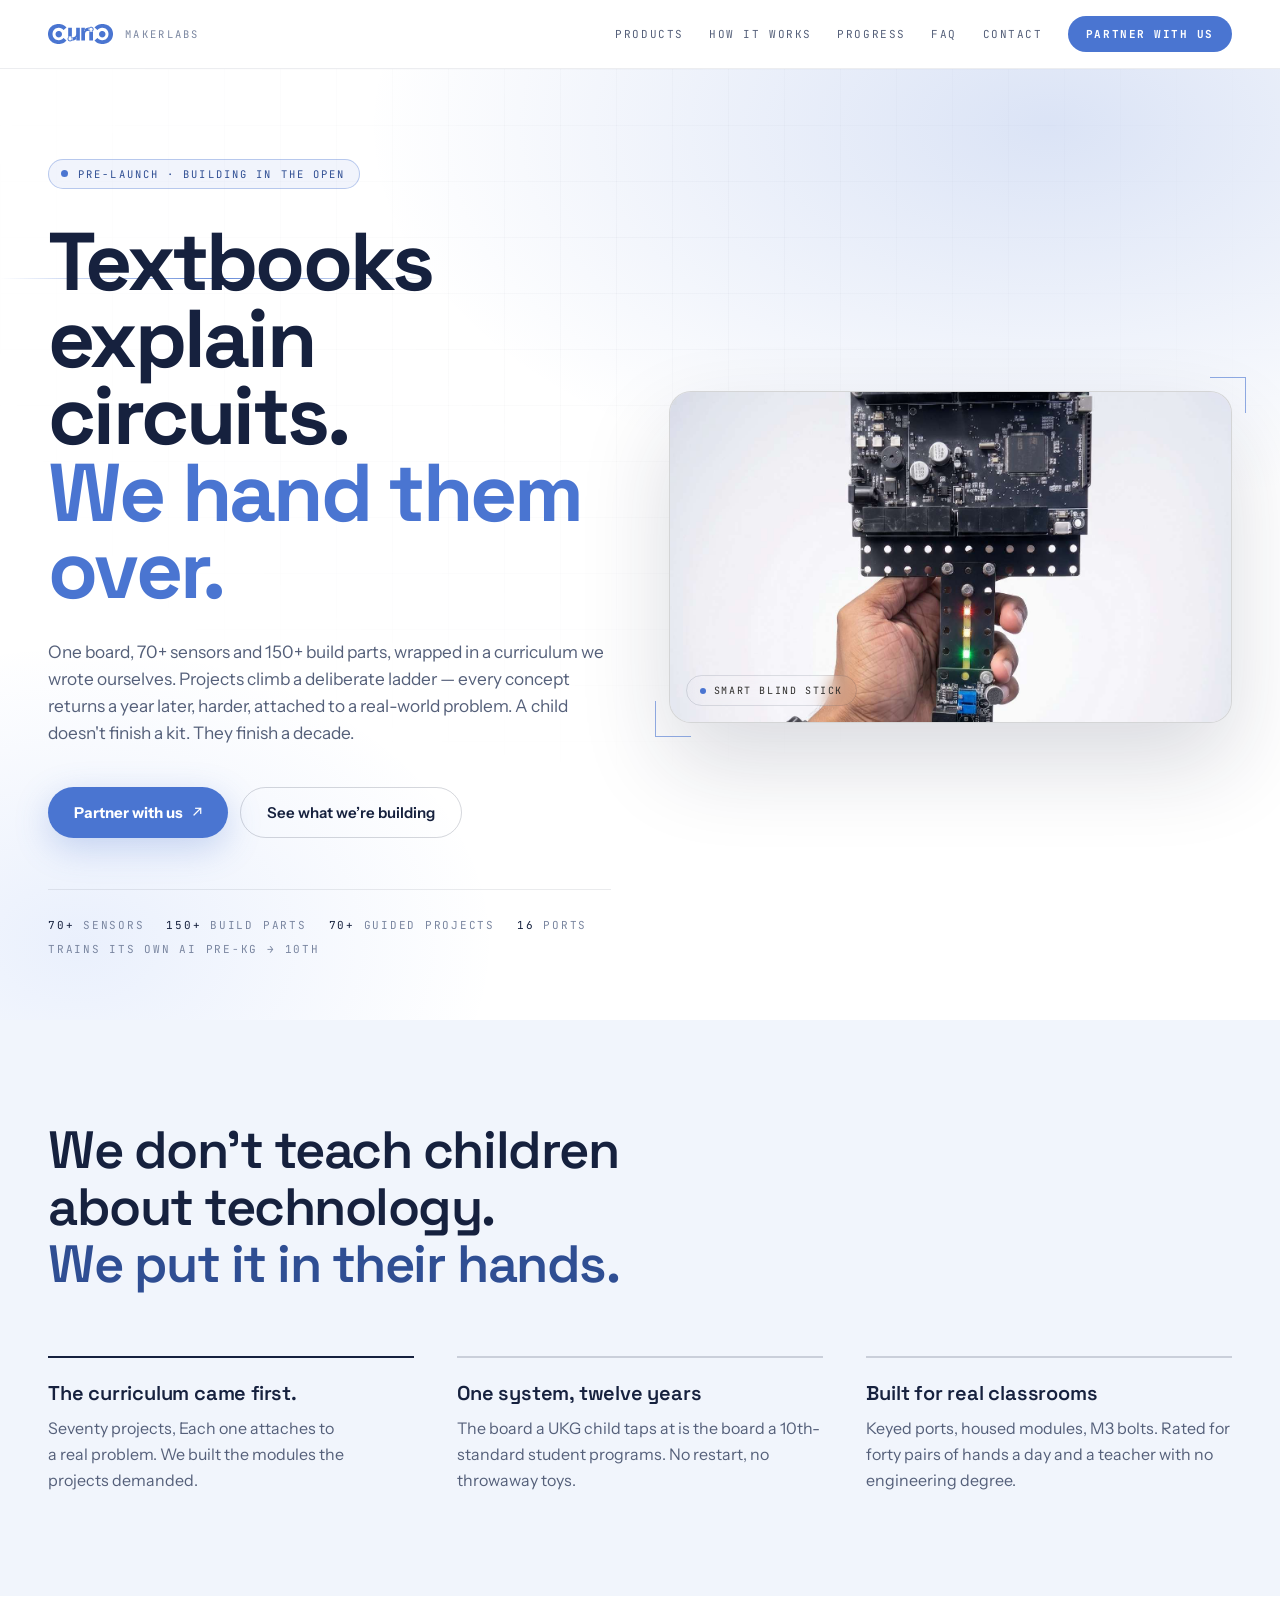
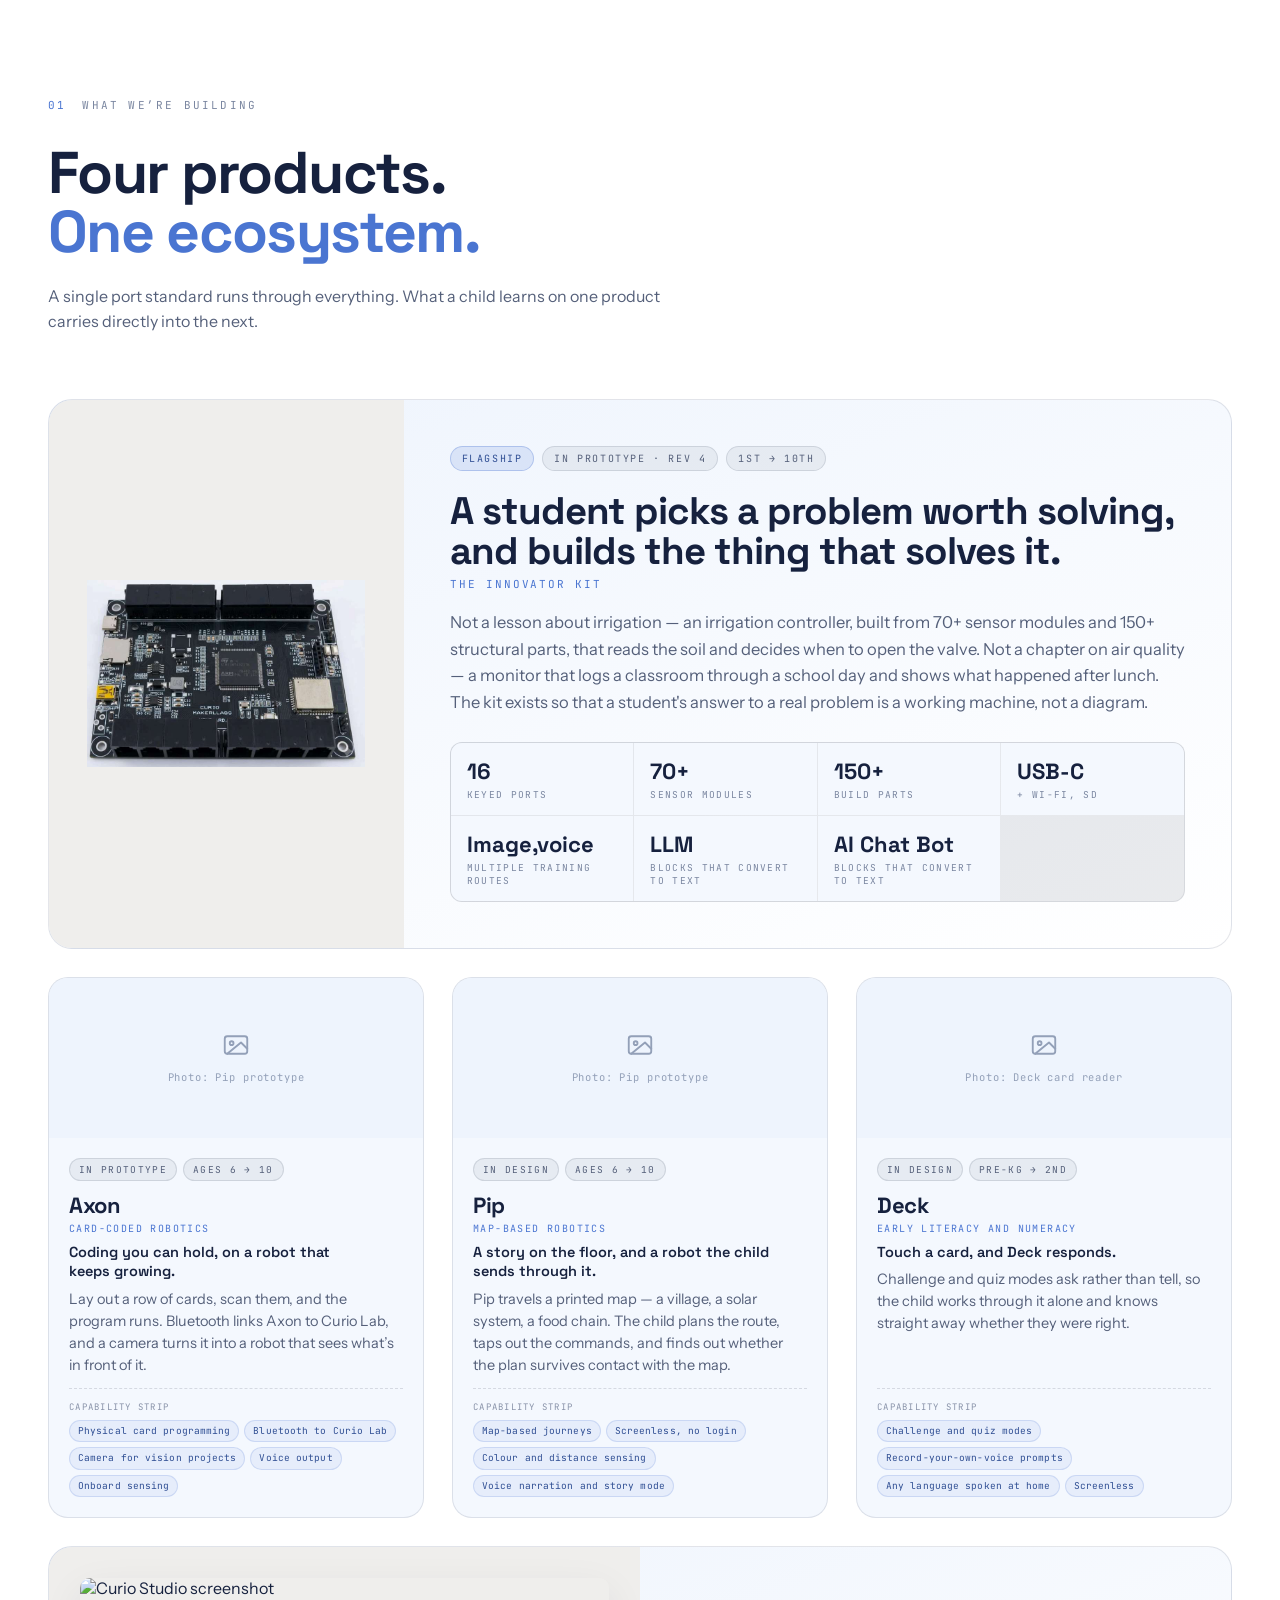
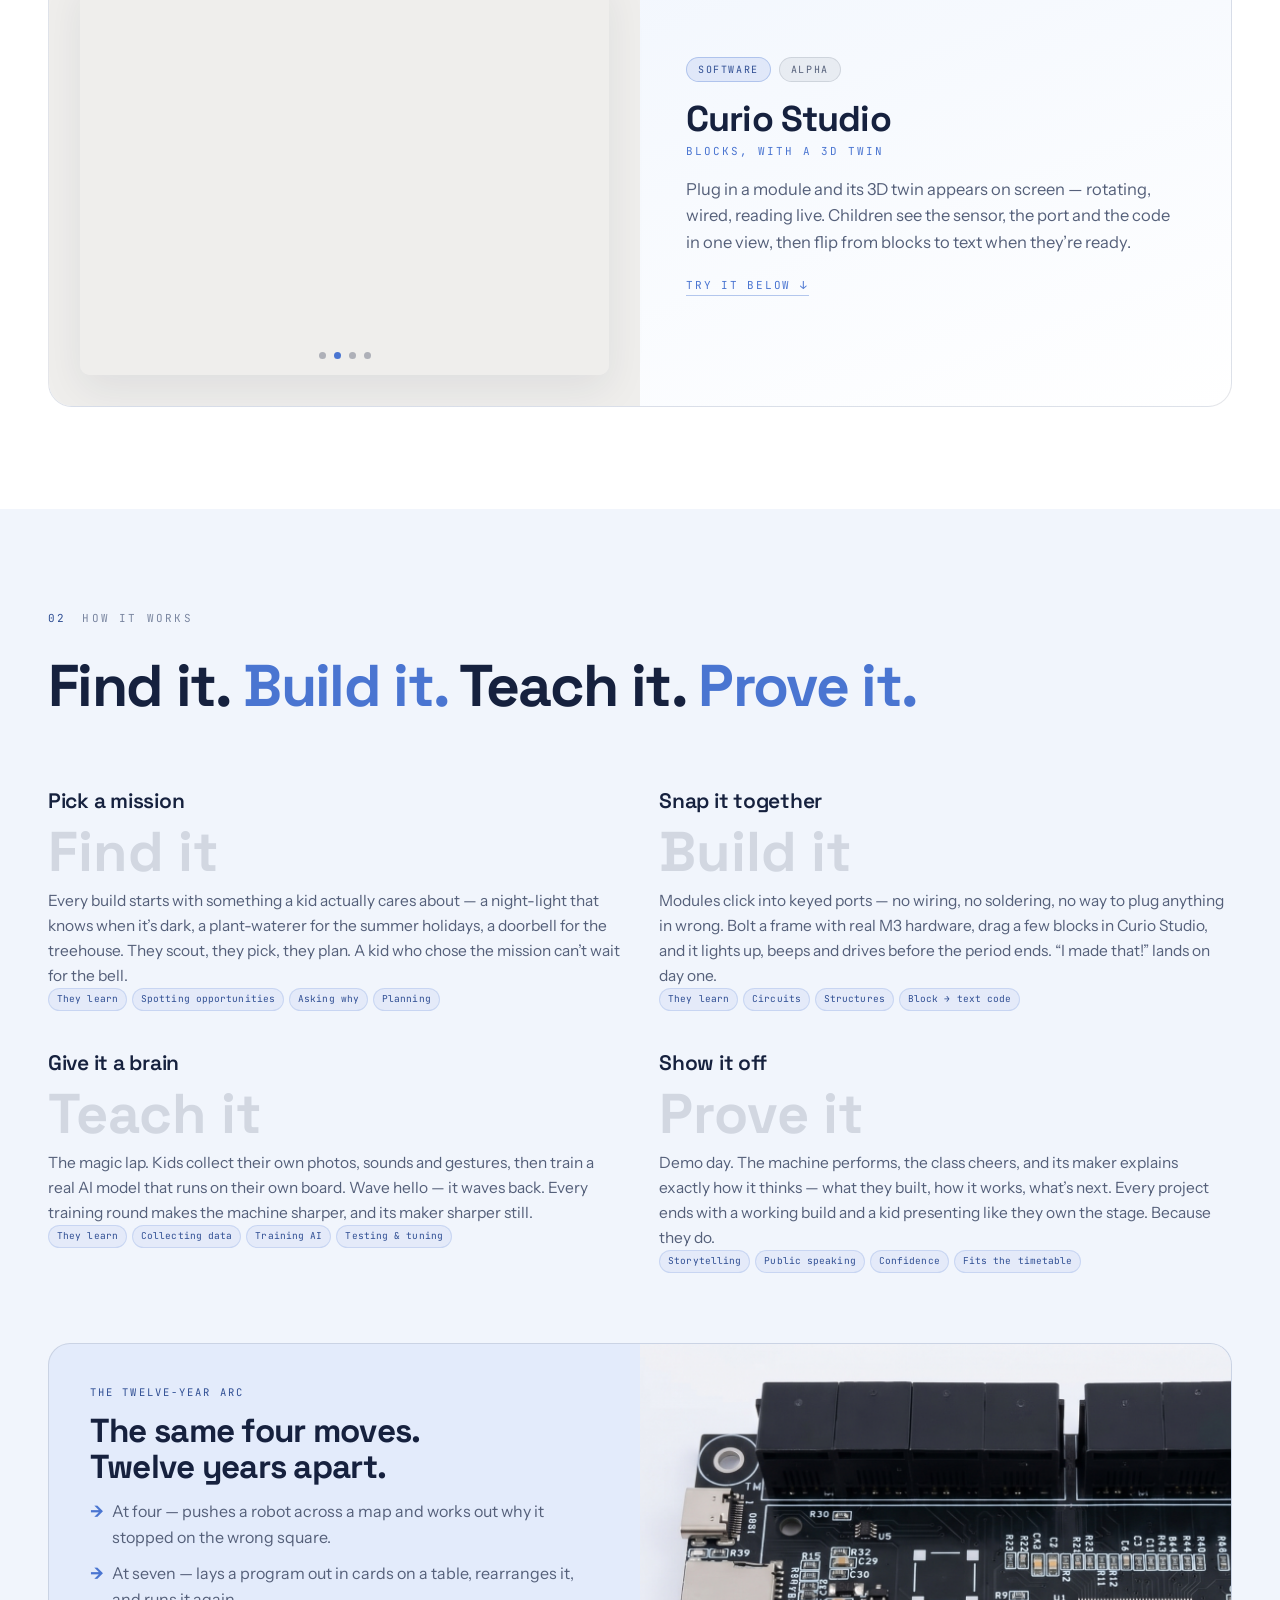
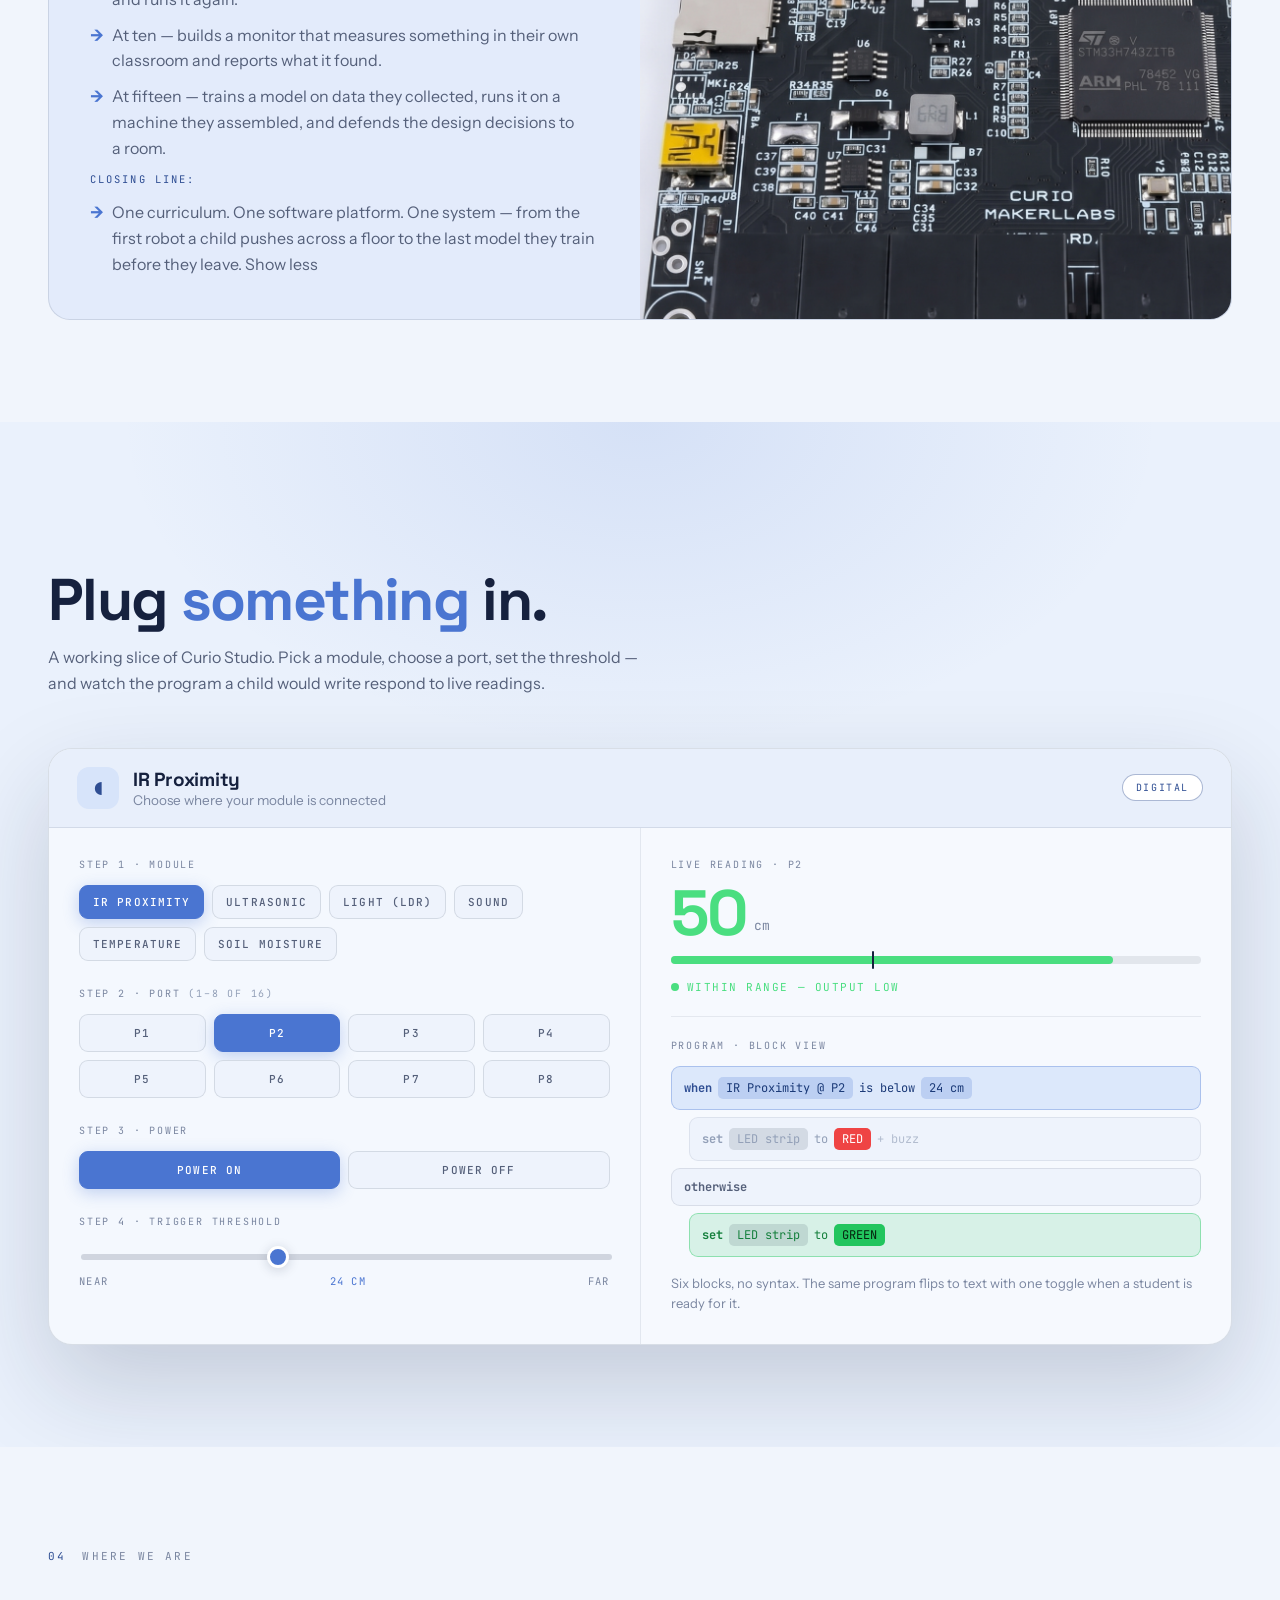
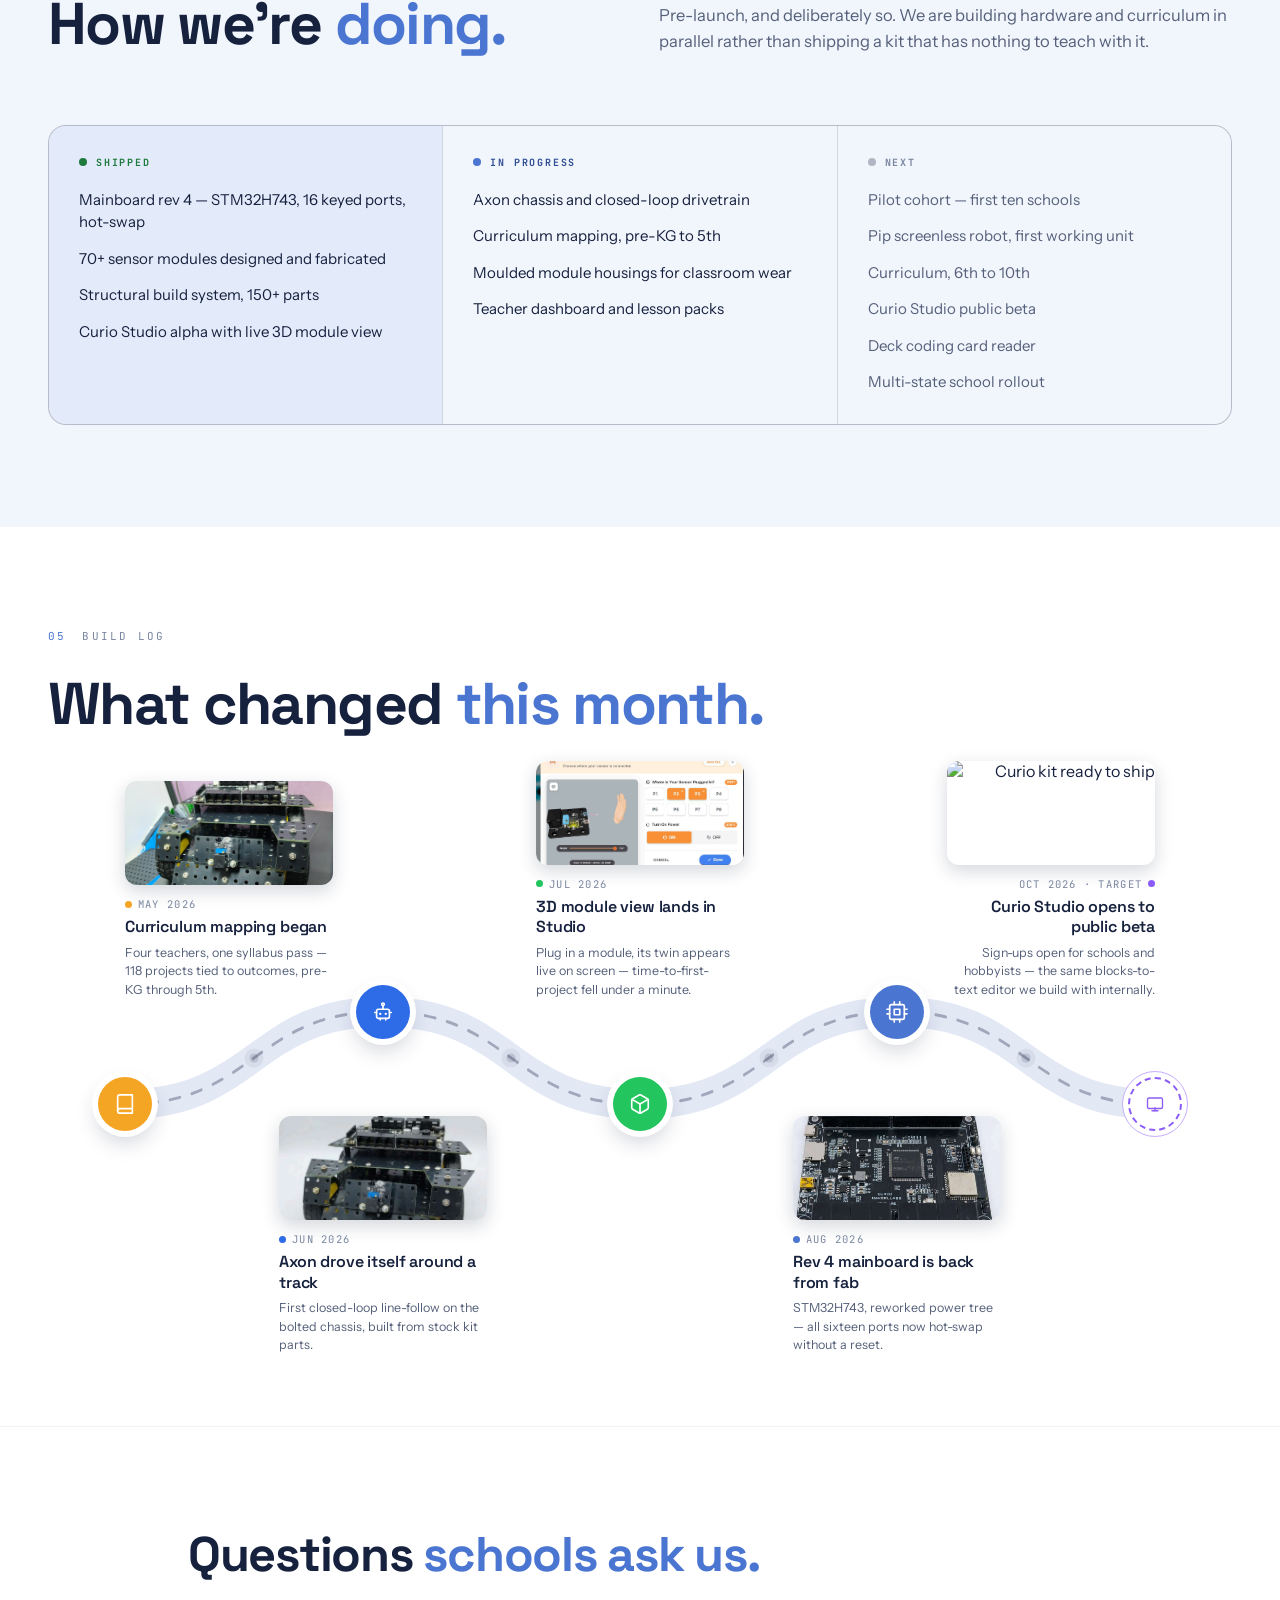
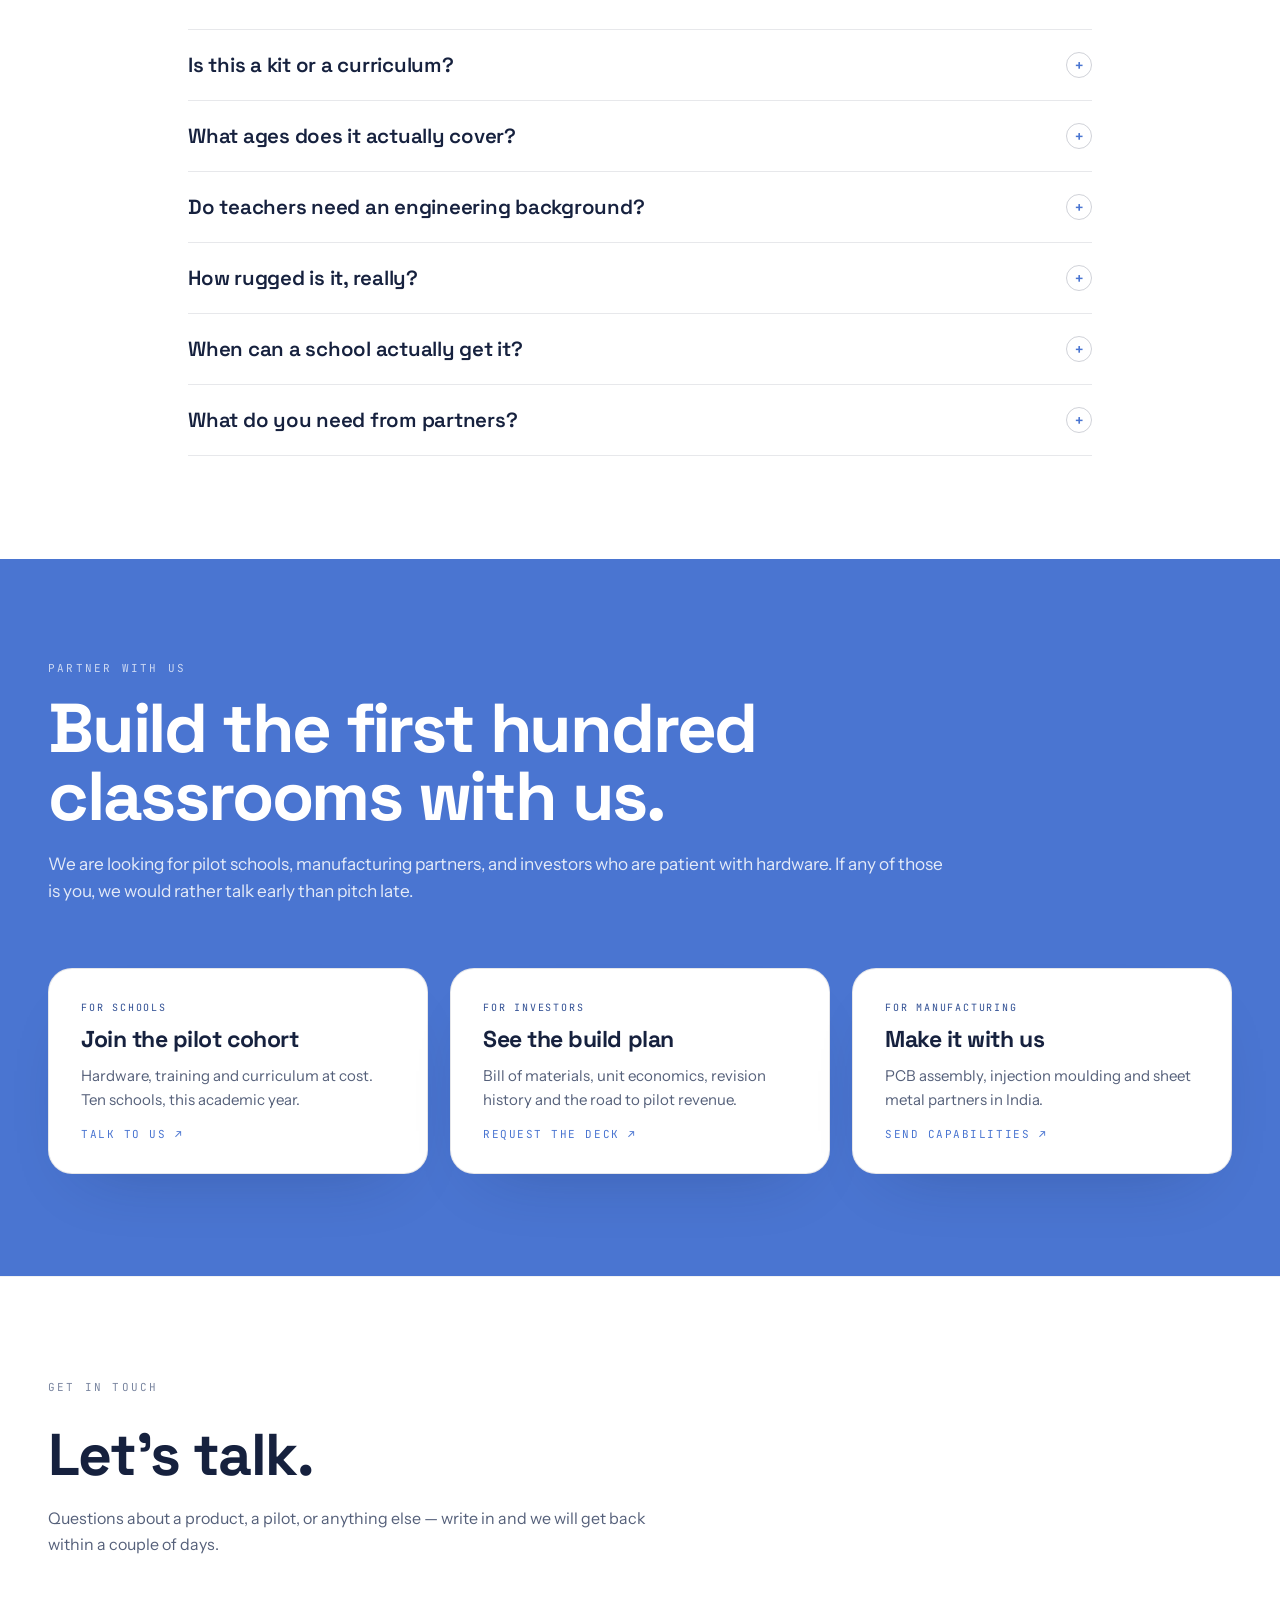
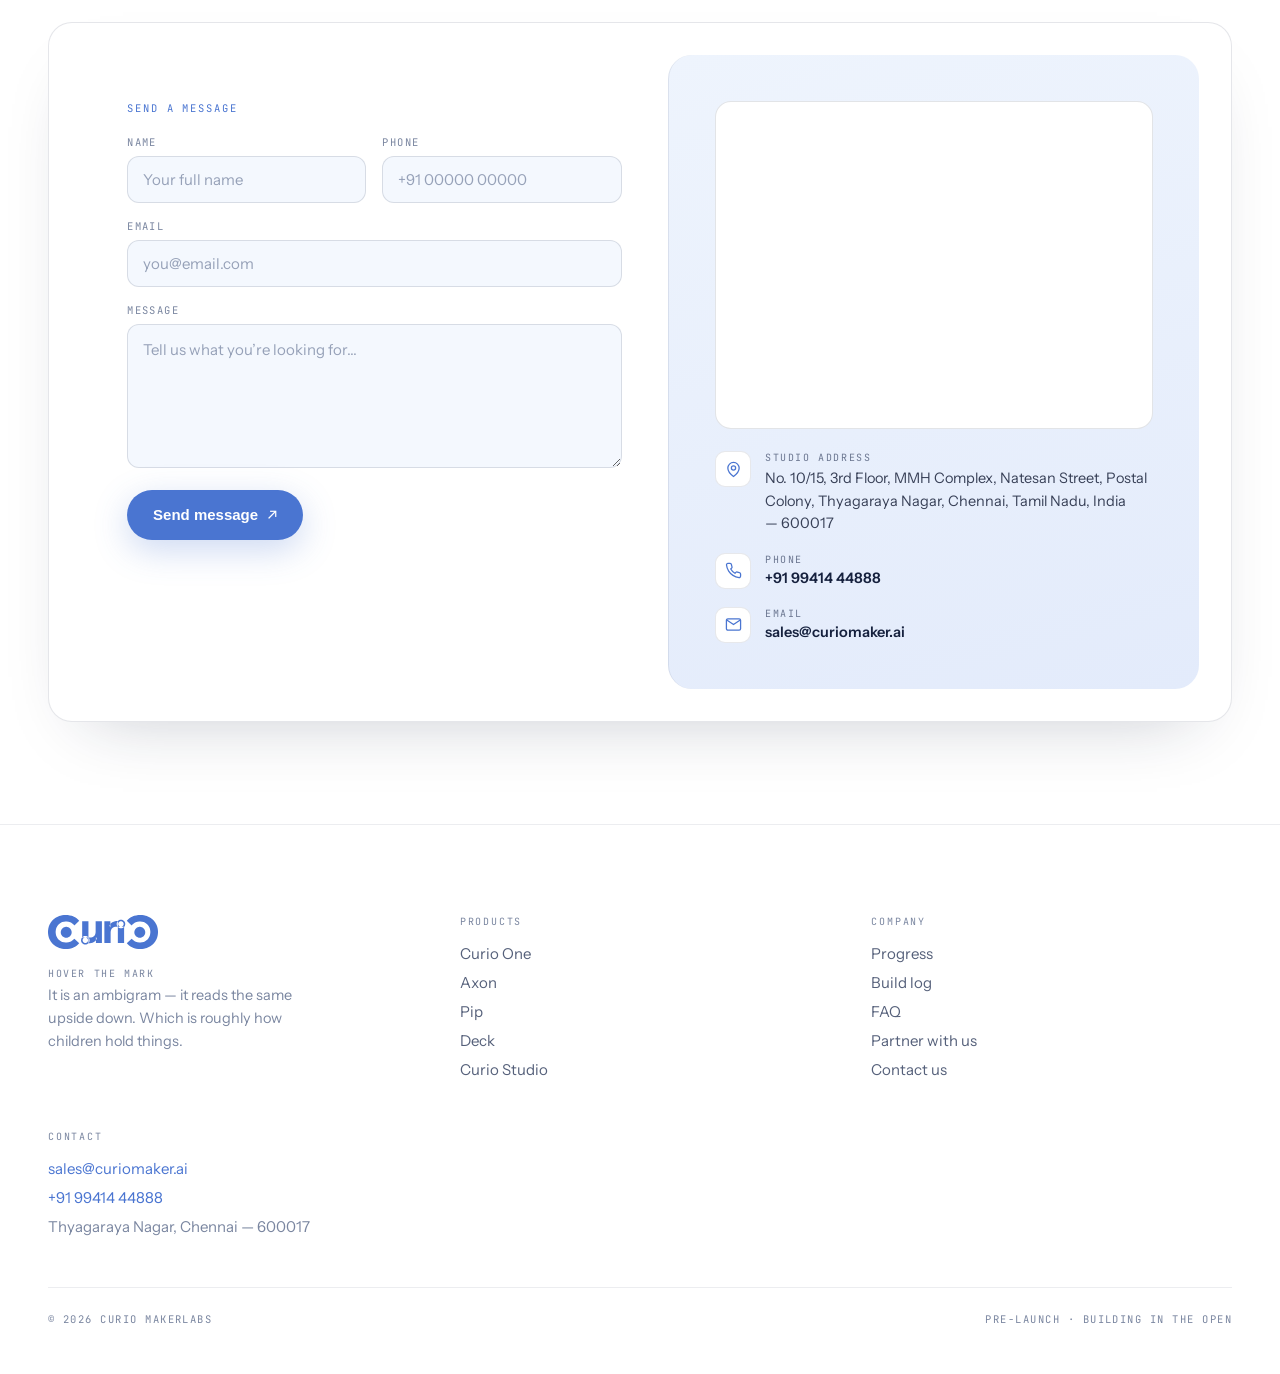
==== commit f3c187fb: "Merge pull request #10 from curiomakerspk-beep/dev-ganesh contact page added and navbar fixed" ====
--- a/index.html
+++ b/index.html
@@ -21,8 +21,8 @@
   <div class="page" data-curio-root="true">
     <nav class="nav">
       <div class="nav-inner">
-        <a class="nav-logo" href="#top">
-          <img class="nav-logo-img" src="assets/curio-mark-blue.svg" alt="Curio" />
+        <a class="nav-logo curio-mark-wrap" href="#top">
+          <img class="nav-logo-img curio-mark-img" src="assets/curio-mark-blue.svg" alt="Curio" />
           <span class="nav-logo-text">Makerlabs</span>
         </a>
         <div class="spacer"></div>
@@ -109,14 +109,10 @@
         <div class="statement-grid">
           <div class="statement-card" data-reveal="1">
             <h3 class="statement-card-title">
-              The curriculum came first. The hardware serves it.
+              The curriculum came first.
             </h3>
             <p class="statement-card-body">
-              Seventy projects, written before a single port was placed.
-              Each one attaches to a real problem — soil that needs
-              watering, air that needs measuring, waste that needs sorting —
-              and each concept returns a year later, harder, on the same
-              board. We built the modules the projects demanded.
+              Seventy projects, Each one attaches to a real problem. We built the modules the projects demanded.
             </p>
           </div>
           <div class="statement-card--muted" data-reveal="1">
@@ -148,7 +144,7 @@
           <span class="kicker-label">What we&#8217;re building</span>
         </div>
         <h2 class="section-title" data-reveal="1">
-          Four products.<br />One ecosystem.
+          Four products.<br /><span class="text-accent">One ecosystem.</span>
         </h2>
         <p class="section-intro" data-reveal="1">
           A single port standard runs through everything. What a child
@@ -219,14 +215,14 @@
                     Multiple training routes
                   </div>
                 </div>
-                <div class="spec-tile">
+                <!-- <div class="spec-tile">
                   <div class="spec-number">
                     gesture,pose
                   </div>
                   <div class="spec-label">
                     Multiple training routes
                   </div>
-                </div>
+                </div> -->
                 <div class="spec-tile">
                   <div class="spec-number">
                     LLM
@@ -249,42 +245,6 @@
         </div>
 
         <div class="product-grid">
-          <div class="product-card" data-reveal="1">
-            <div class="product-card-media">
-              <img class="img-contain" src="assets/robot.png" alt="Axon buildable robot prototype" />
-            </div>
-            <div class="product-card-body">
-              <div class="tag-row-sm">
-                <span class="tag-neutral-sm">In prototype</span>
-                <span class="tag-neutral-sm">Ages 6 &#8594; 10</span>
-              </div>
-              <h3 class="product-title">
-                Axon
-              </h3>
-              <p class="product-eyebrow-sm">
-                Card-coded robotics
-              </p>
-              <p class="product-tagline">
-                Coding you can hold, on a robot that keeps growing.
-              </p>
-              <p class="product-desc">
-                Lay out a row of cards, scan them, and the program runs.
-                Bluetooth links Axon to Curio Lab, and a camera turns it
-                into a robot that sees what&#8217;s in front of it.
-              </p>
-              <div class="capability-strip">
-                <span class="capability-strip-label">Capability strip</span>
-                <ul class="capability-list">
-                  <li>Physical card programming</li>
-                  <li>Bluetooth to Curio Lab</li>
-                  <li>Camera for vision projects</li>
-                  <li>Voice output</li>
-                  <li>Onboard sensing</li>
-                </ul>
-              </div>
-            </div>
-          </div>
-
           <div class="product-card" data-reveal="1">
             <div class="product-card-media--empty">
               <div class="photo-placeholder">
@@ -299,6 +259,50 @@
             </div>
             <div class="product-card-body">
               <div class="tag-row-sm">
+                <span class="tag-neutral-sm">In prototype</span>
+                <span class="tag-neutral-sm">Ages 6 &#8594; 10</span>
+              </div>
+              <h3 class="product-title">
+                Axon
+              </h3>
+              <p class="product-eyebrow-sm">
+                Card-coded robotics
+              </p>
+              <p class="product-tagline">
+                Coding you can hold, on a robot that keeps growing.
+              </p>
+              <p class="product-desc">
+                Lay out a row of cards, scan them, and the program runs.
+                Bluetooth links Axon to Curio Lab, and a camera turns it
+                into a robot that sees what&#8217;s in front of it.
+              </p>
+              <div class="capability-strip">
+                <span class="capability-strip-label">Capability strip</span>
+                <ul class="capability-list">
+                  <li>Physical card programming</li>
+                  <li>Bluetooth to Curio Lab</li>
+                  <li>Camera for vision projects</li>
+                  <li>Voice output</li>
+                  <li>Onboard sensing</li>
+                </ul>
+              </div>
+            </div>
+          </div>
+
+          <div class="product-card" data-reveal="1">
+            <div class="product-card-media--empty">
+              <div class="photo-placeholder">
+                <svg width="30" height="30" viewBox="0 0 24 24" fill="none" stroke="currentColor" stroke-width="1.5"
+                  stroke-linecap="round" stroke-linejoin="round" aria-hidden="true">
+                  <rect x="3" y="5" width="18" height="14" rx="2" />
+                  <circle cx="8.5" cy="10.5" r="1.5" />
+                  <path d="M21 15l-5-5L5 19" />
+                </svg>
+                <span>Photo: Pip prototype</span>
+              </div>
+            </div>
+            <div class="product-card-body">
+              <div class="tag-row-sm">
                 <span class="tag-neutral-sm">In design</span>
                 <span class="tag-neutral-sm">Ages 6 &#8594; 10</span>
               </div>
@@ -324,7 +328,6 @@
                   <li>Screenless, no login</li>
                   <li>Colour and distance sensing</li>
                   <li>Voice narration and story mode</li>
-                  <li>Swappable subject maps</li>
                 </ul>
               </div>
             </div>
@@ -368,7 +371,6 @@
                   <li>Record-your-own-voice prompts</li>
                   <li>Any language spoken at home</li>
                   <li>Screenless</li>
-                  <li>Independent play</li>
                 </ul>
               </div>
             </div>
@@ -429,61 +431,89 @@
           <span class="kicker-label">How it works</span>
         </div>
         <h2 class="section-title-how" data-reveal="1">
-          Find it. Build it. Teach it. Prove it.
+          Find it. <span class="text-accent">Build it.</span> Teach it. <span class="text-accent">Prove it.</span>
         </h2>
 
         <div class="steps-grid">
           <div data-reveal="1">
+            <h3 class="step-title">
+              Pick a mission
+            </h3>
             <div class="step-number">
-              01
-            </div>
+              Find it
+            </div>
+
+            <p class="step-desc">
+              Every build starts with something a kid actually cares about — a night-light that knows when it’s dark, a
+              plant-waterer for the summer holidays, a doorbell for the treehouse. They scout, they pick, they plan. A
+              kid who chose the mission can’t wait for the bell.
+            </p>
+            <ul class="capability-list">
+              <li>They learn</li>
+              <li>Spotting opportunities</li>
+              <li>Asking why</li>
+              <li>Planning</li>
+            </ul>
+          </div>
+          <div data-reveal="1">
             <h3 class="step-title">
-              Find it
+              Snap it together
             </h3>
+            <div class="step-number">
+              Build it
+            </div>
+
             <p class="step-desc">
-              A project begins with something real. Engineering begins
-              with noticing &#8212; and a child who chose the problem is
-              the one who stays with it when it stops working.
-            </p>
+              Modules click into keyed ports — no wiring, no soldering, no way to plug anything in wrong. Bolt a frame
+              with real M3 hardware, drag a few blocks in Curio Studio, and it lights up, beeps and drives before the
+              period ends. “I made that!” lands on day one.
+            </p>
+            <ul class="capability-list">
+              <li>They learn</li>
+              <li>Circuits</li>
+              <li>Structures</li>
+              <li>Block → text code</li>
+            </ul>
           </div>
           <div data-reveal="1">
+            <h3 class="step-title">
+              Give it a brain
+            </h3>
             <div class="step-number">
-              02
-            </div>
+              Teach it
+            </div>
+
+            <p class="step-desc">
+              The magic lap. Kids collect their own photos, sounds and gestures, then train a real AI model that runs on
+              their own board. Wave hello — it waves back. Every training round makes the machine sharper, and its maker
+              sharper still.
+            </p>
+            <ul class="capability-list">
+              <li>They learn</li>
+              <li>Collecting data</li>
+              <li>Training AI</li>
+              <li>Testing & tuning</li>
+            </ul>
+          </div>
+          <div data-reveal="1">
             <h3 class="step-title">
-              Build it
+              Show it off
             </h3>
+            <div class="step-number">
+              Prove it
+            </div>
+
             <p class="step-desc">
-              They assemble the machine &#8212; 70+ sensor modules and 150+
-              structural parts, bolted into a structure. Nothing to wire
-              or debug, so the time goes into the design decisions.
-            </p>
-          </div>
-          <div data-reveal="1">
-            <div class="step-number">
-              03
-            </div>
-            <h3 class="step-title">
-              Teach it
-            </h3>
-            <p class="step-desc">
-              The kit stops being a kit. The student trains the machine
-              themselves &#8212; to recognise an image, a voice, a gesture.
-              Somewhere in that loop, the child becomes the teacher.
-            </p>
-          </div>
-          <div data-reveal="1">
-            <div class="step-number">
-              04
-            </div>
-            <h3 class="step-title">
-              Prove it
-            </h3>
-            <p class="step-desc">
-              Tested against the real thing, not a rehearsed run. It
-              fails, they fix it, then stand up and account for it
-              &#8212; what they built, why, and what&#8217;s next.
-            </p>
+              Demo day. The machine performs, the class cheers, and its maker explains exactly how it thinks — what they
+              built, how it works, what’s next. Every project ends with a working build and a kid presenting like they
+              own the stage. Because they do.
+            </p>
+            <ul class="capability-list">
+              <li>Storytelling</li>
+              <li>Public speaking</li>
+              <li>Confidence</li>
+              <li>Fits the timetable</li>
+            </ul>
           </div>
         </div>
 
@@ -533,7 +563,7 @@
           <span class="kicker-label">Try it</span>
         </div>
         <h2 class="section-title-demo" data-reveal="1">
-          Plug something in.
+          Plug <span class="text-accent">something</span> in.
         </h2>
         <p class="section-intro-demo" data-reveal="1">
           A working slice of Curio Studio. Pick a module, choose a port, set
@@ -691,7 +721,7 @@
         </div>
         <div class="progress-header-row" data-reveal="1">
           <h2 class="section-title-flush">
-            How we&#8217;re doing.
+            How we&#8217;re <span class="text-accent">doing.</span>
           </h2>
           <p class="section-intro-flush">
             Pre-launch, and deliberately so. We are building hardware and
@@ -759,86 +789,13 @@
               <li class="status-item--muted">
                 Curio Studio public beta
               </li>
-            </ul>
-          </div>
-          <div class="status-col--light" data-reveal="1">
-            <div class="status-col-header">
-              <span class="status-col-dot--faint"></span>
-              <span class="status-col-label--faint">Later</span>
-            </div>
-            <ul class="status-list">
-              <li class="status-item--faint">
+              <li class="status-item--muted">
                 Deck coding card reader
               </li>
-              <li class="status-item--faint">
+              <li class="status-item--muted">
                 Multi-state school rollout
               </li>
-              <li class="status-item--faint">
-                Curio One retail edition
-              </li>
-              <li class="status-item--faint">
-                Open module spec for third parties
-              </li>
             </ul>
-          </div>
-        </div>
-
-        <div class="traction-block">
-          <div class="traction-header" data-reveal="1">
-            <h3 class="traction-title">
-              Where we are today
-            </h3>
-            <span class="traction-subtitle">Product facts, not projections</span>
-          </div>
-          <div class="traction-grid" data-reveal="1">
-            <div class="traction-tile">
-              <div class="traction-number">
-                <span data-count="4">4</span>
-              </div>
-              <div class="traction-label">
-                Mainboard revisions built
-              </div>
-            </div>
-            <div class="traction-tile">
-              <div class="traction-number">
-                <span data-count="70" data-suffix="+">70+</span>
-              </div>
-              <div class="traction-label">
-                Sensor modules designed
-              </div>
-            </div>
-            <div class="traction-tile">
-              <div class="traction-number">
-                <span data-count="150" data-suffix="+">150+</span>
-              </div>
-              <div class="traction-label">
-                Structural build parts
-              </div>
-            </div>
-            <div class="traction-tile">
-              <div class="traction-number">
-                <span data-count="118">118</span>
-              </div>
-              <div class="traction-label">
-                Projects mapped to syllabus
-              </div>
-            </div>
-            <div class="traction-tile">
-              <div class="traction-number">
-                <span data-count="12">12</span>
-              </div>
-              <div class="traction-label">
-                School years covered
-              </div>
-            </div>
-            <div class="traction-tile--accent">
-              <div class="traction-number--accent">
-                0
-              </div>
-              <div class="traction-label">
-                Wiring diagrams required
-              </div>
-            </div>
           </div>
         </div>
       </div>
@@ -851,7 +808,7 @@
           <span class="kicker-label">Build log</span>
         </div>
         <h2 class="section-title-updates" data-reveal="1">
-          What changed this month.
+          What changed <span class="text-accent">this month.</span>
         </h2>
 
         <div class="cr-road-wrap" data-reveal="1">
@@ -1086,7 +1043,7 @@
     <section class="faq-section" id="faq">
       <div class="container--narrow">
         <h2 class="section-title-faq" data-reveal="1">
-          Questions schools ask us.
+          Questions <span class="text-accent">schools ask us.</span>
         </h2>
         <div class="faq-list" data-reveal="1">
           <details class="faq-item">
@@ -1320,7 +1277,7 @@
         <div class="footer-grid">
           <div>
             <span class="curio-mark-wrap mark-wrap-dim">
-              <img class="curio-mark-img mark-img-dim" src="assets/curio-mark-ink.svg" alt="Curio Makerlabs" />
+              <img class="curio-mark-img mark-img-dim" src="assets/curio-mark-blue.svg" alt="Curio Makerlabs" />
             </span>
             <p class="footer-col-label">
               Hover the mark</p>
--- a/css/styles.css
+++ b/css/styles.css
@@ -1092,7 +1092,8 @@
   display: flex;
   flex-direction: column;
   transition: transform 0.35s cubic-bezier(0.2, 0.8, 0.2, 1),
-                    border-color 0.35s;
+                    border-color 0.35s,
+                    box-shadow 0.35s;
 }
 
 .product-card-media {
@@ -1337,10 +1338,8 @@
 
 .steps-grid {
   display: grid;
-  grid-template-columns: repeat(
-                  auto-fit,
-                  minmax(min(230px, 100%), 1fr)
-                );
+  grid-template-columns: repeat(2, 1fr);
+  grid-template-rows: repeat(2, auto);
   gap: clamp(24px, 3vw, 44px);
 }
 
@@ -2886,8 +2885,9 @@
 }
 
 .product-card:hover {
-  transform: translateY(-6px);
+  transform: translateY(-5px);
   border-color: rgba(74,117,209,.42);
+  box-shadow: 0 12px 28px rgba(22,33,62,.16);
 }
 
 .contact-card:hover {
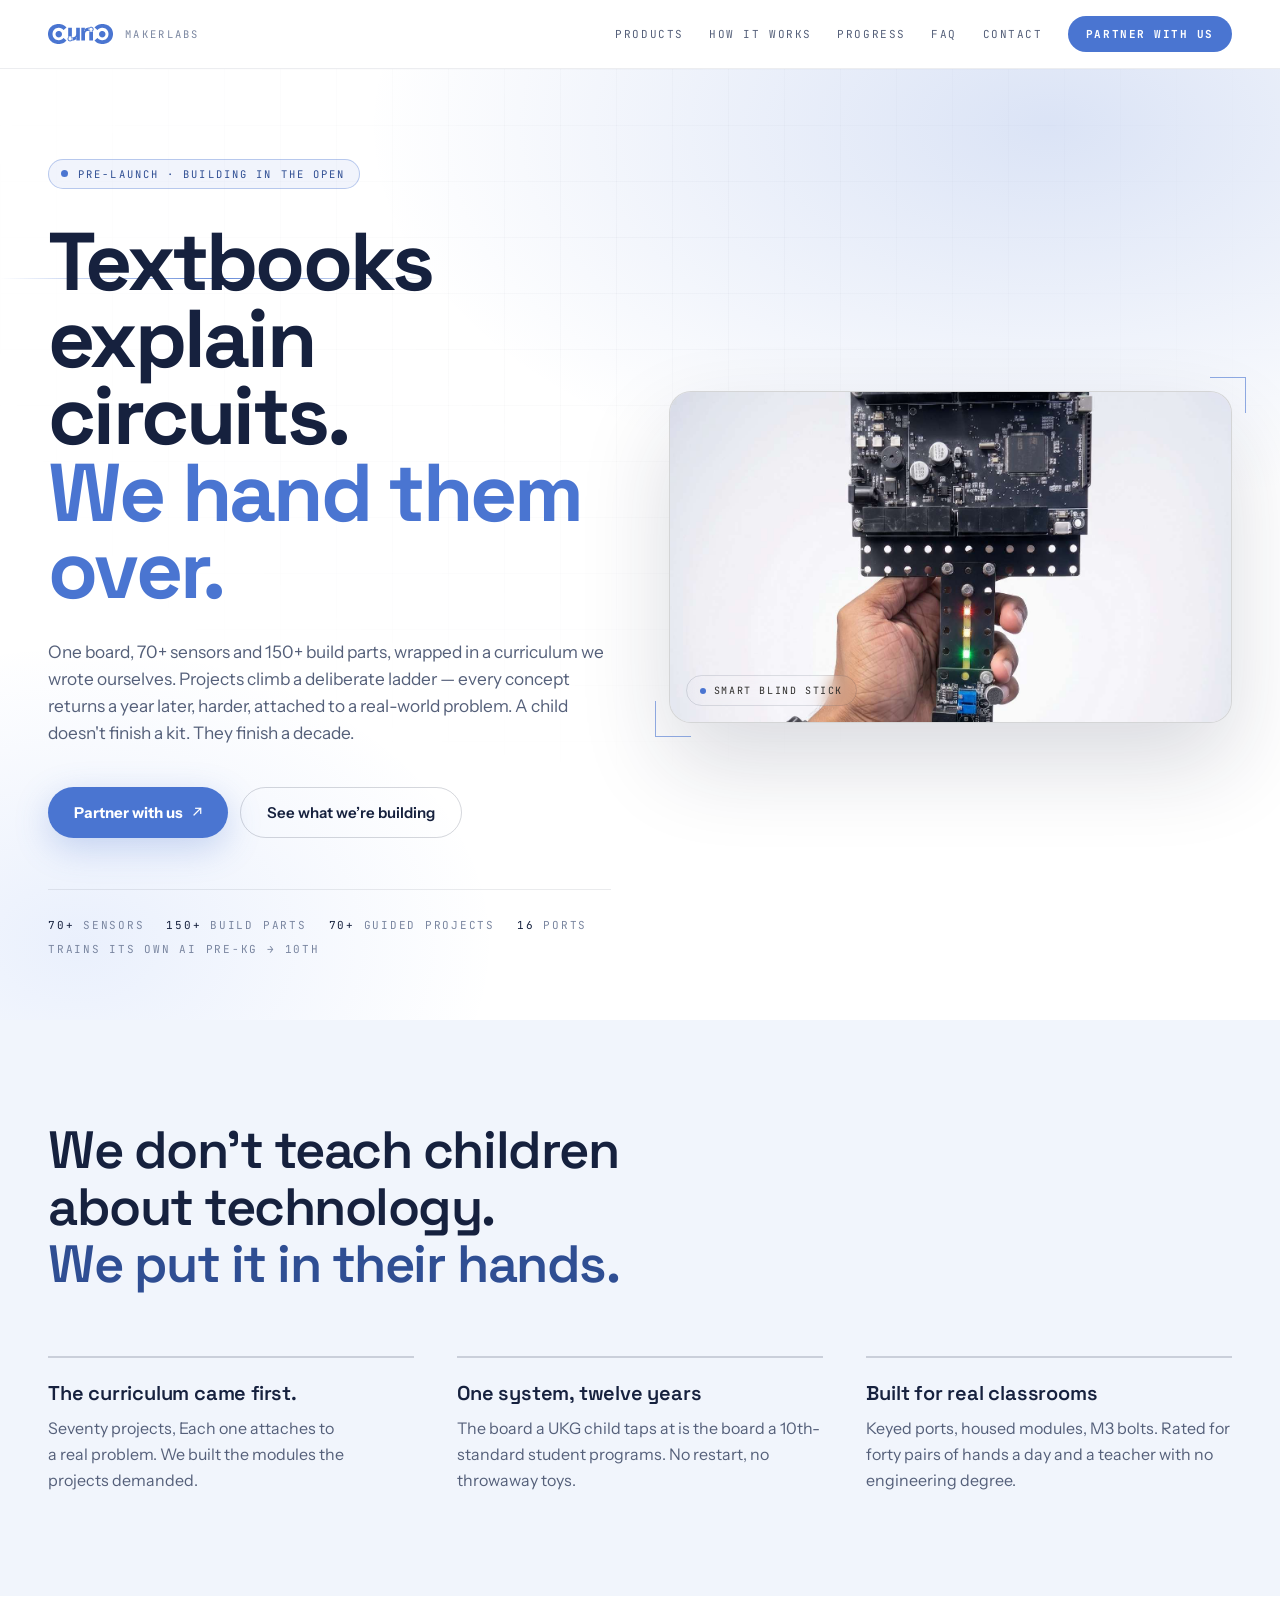
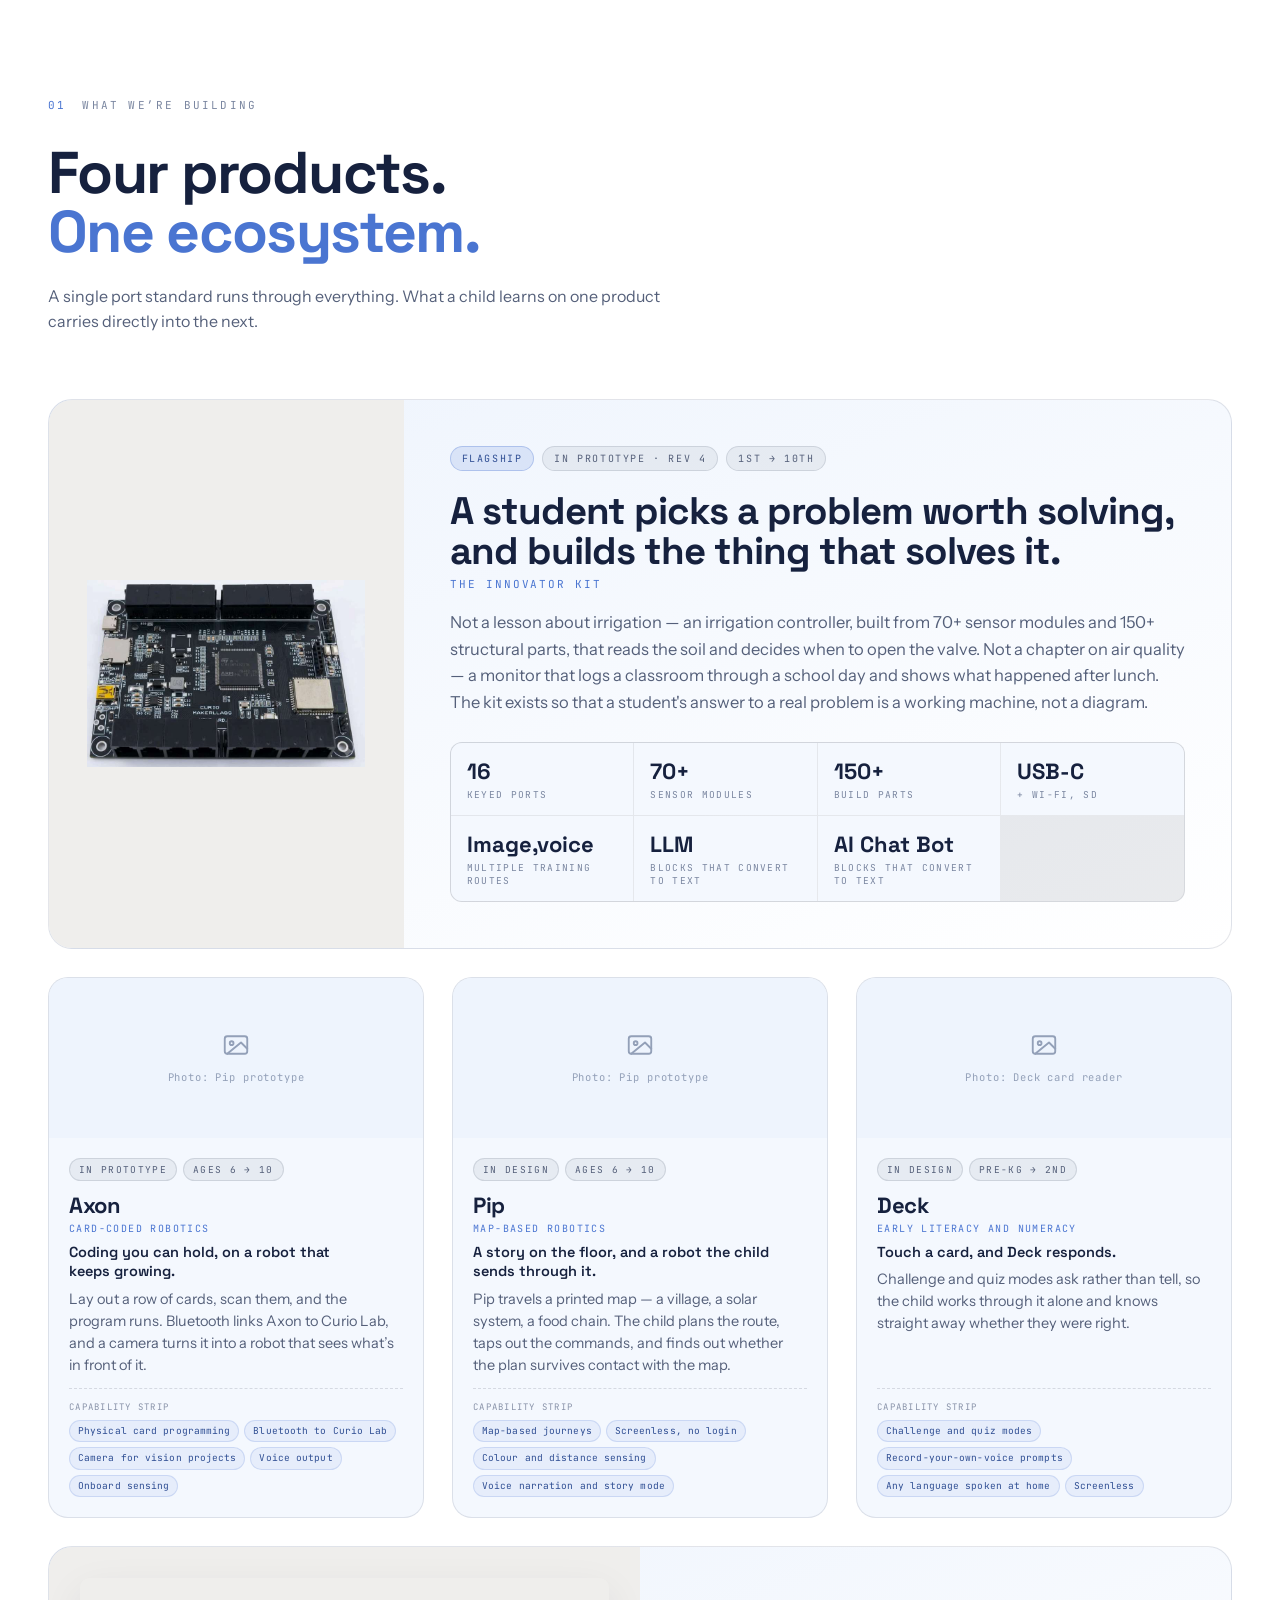
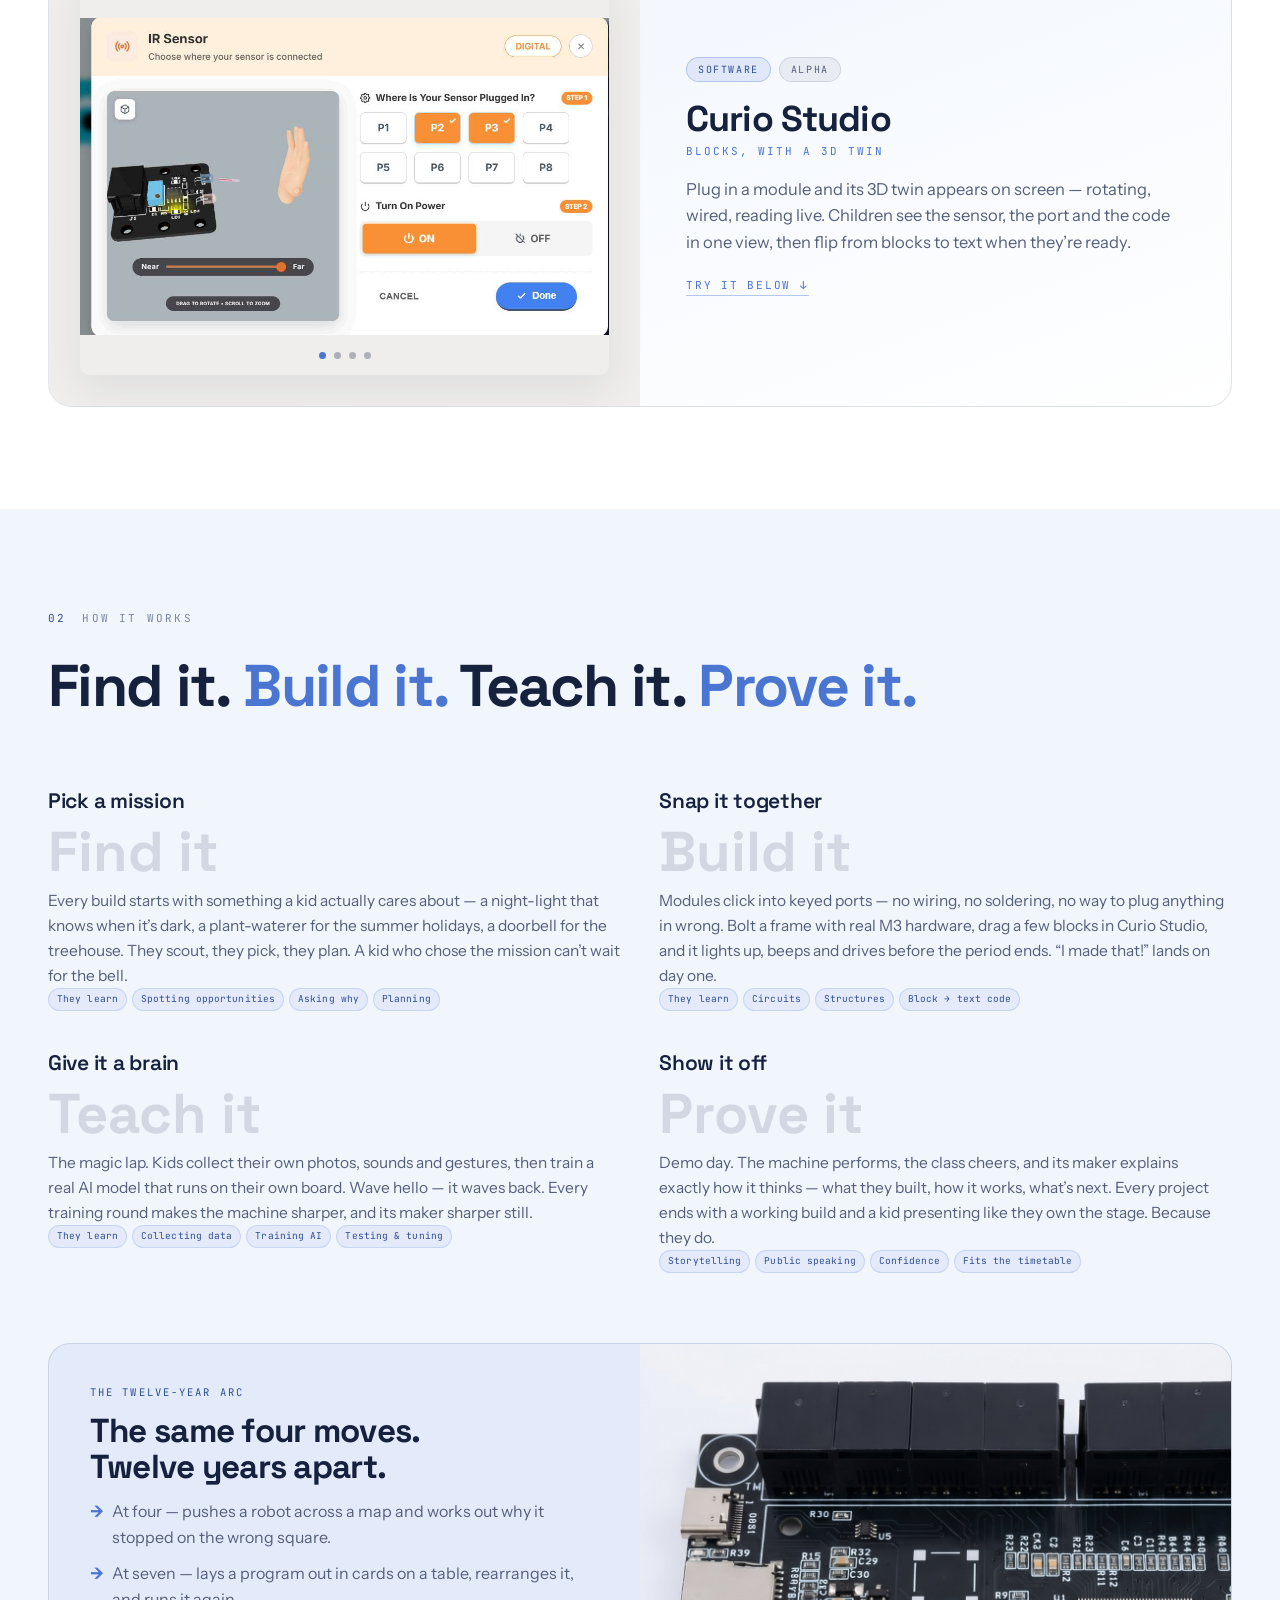
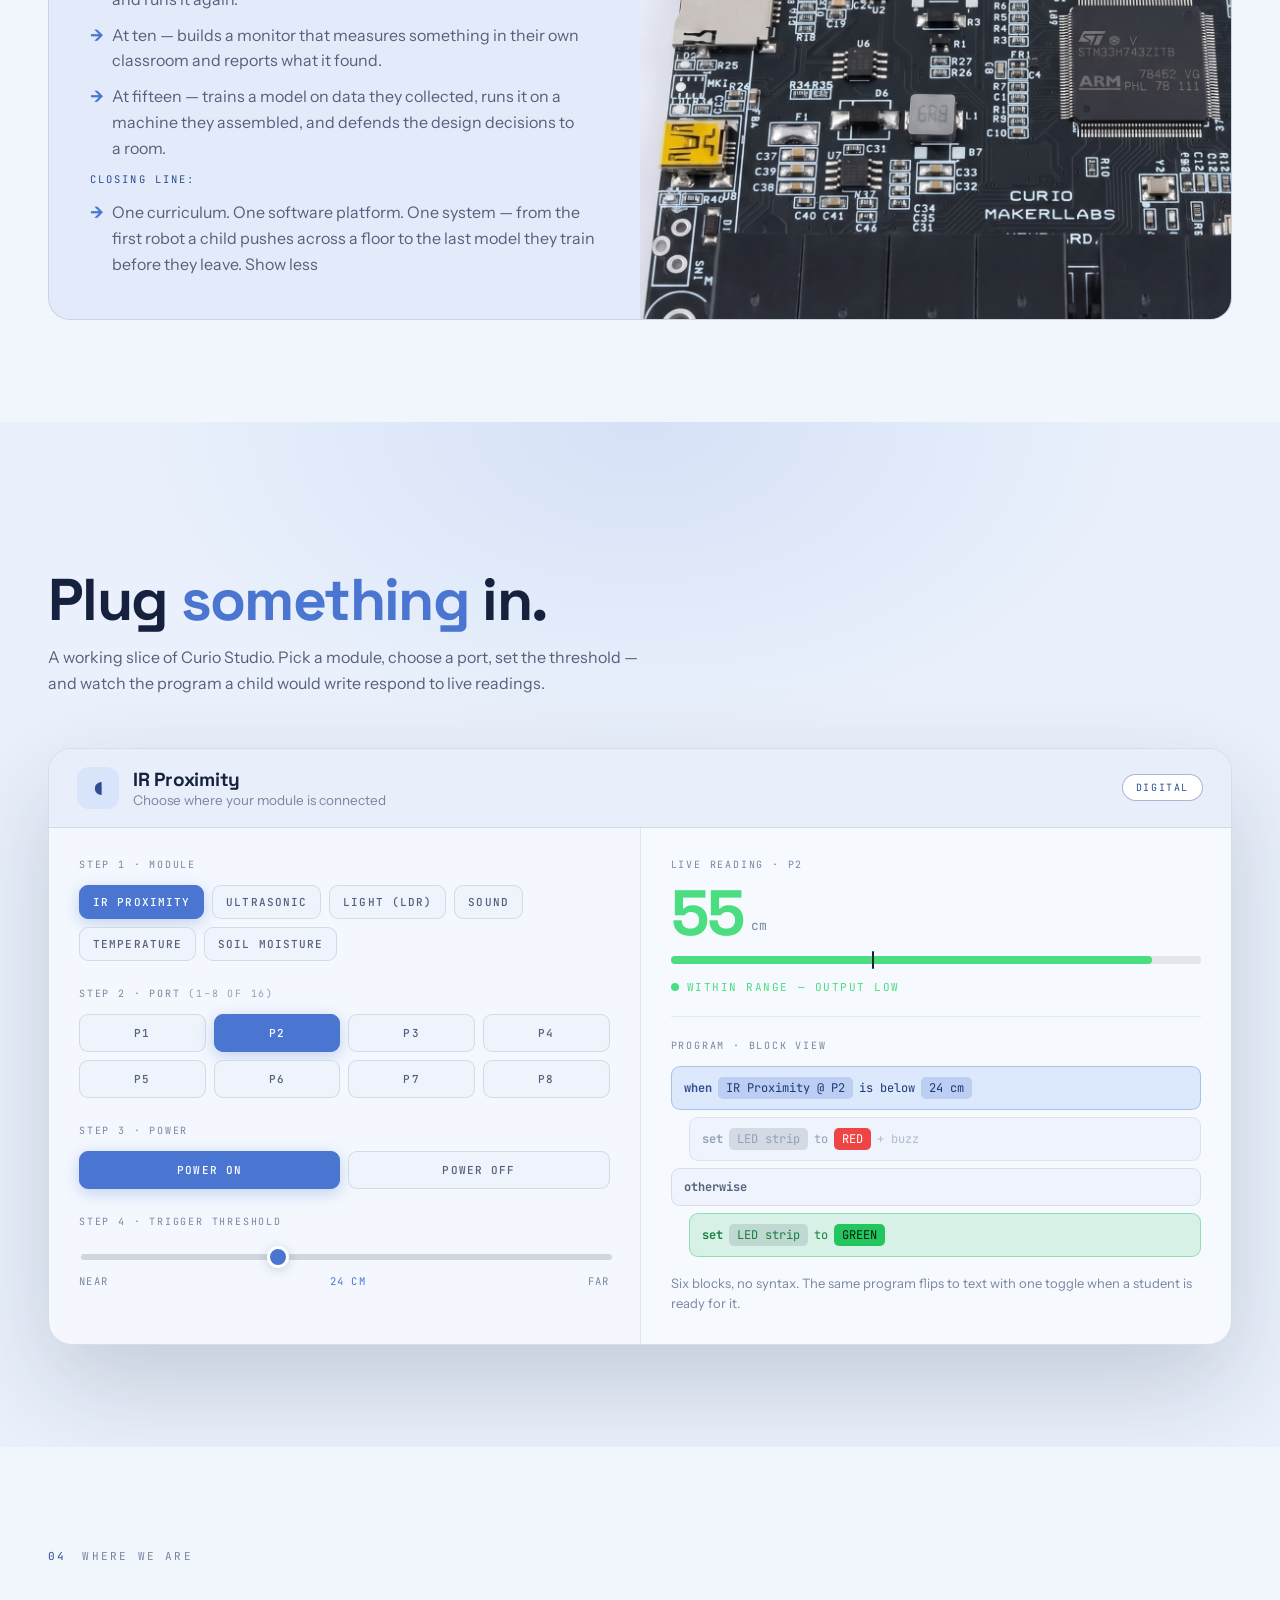
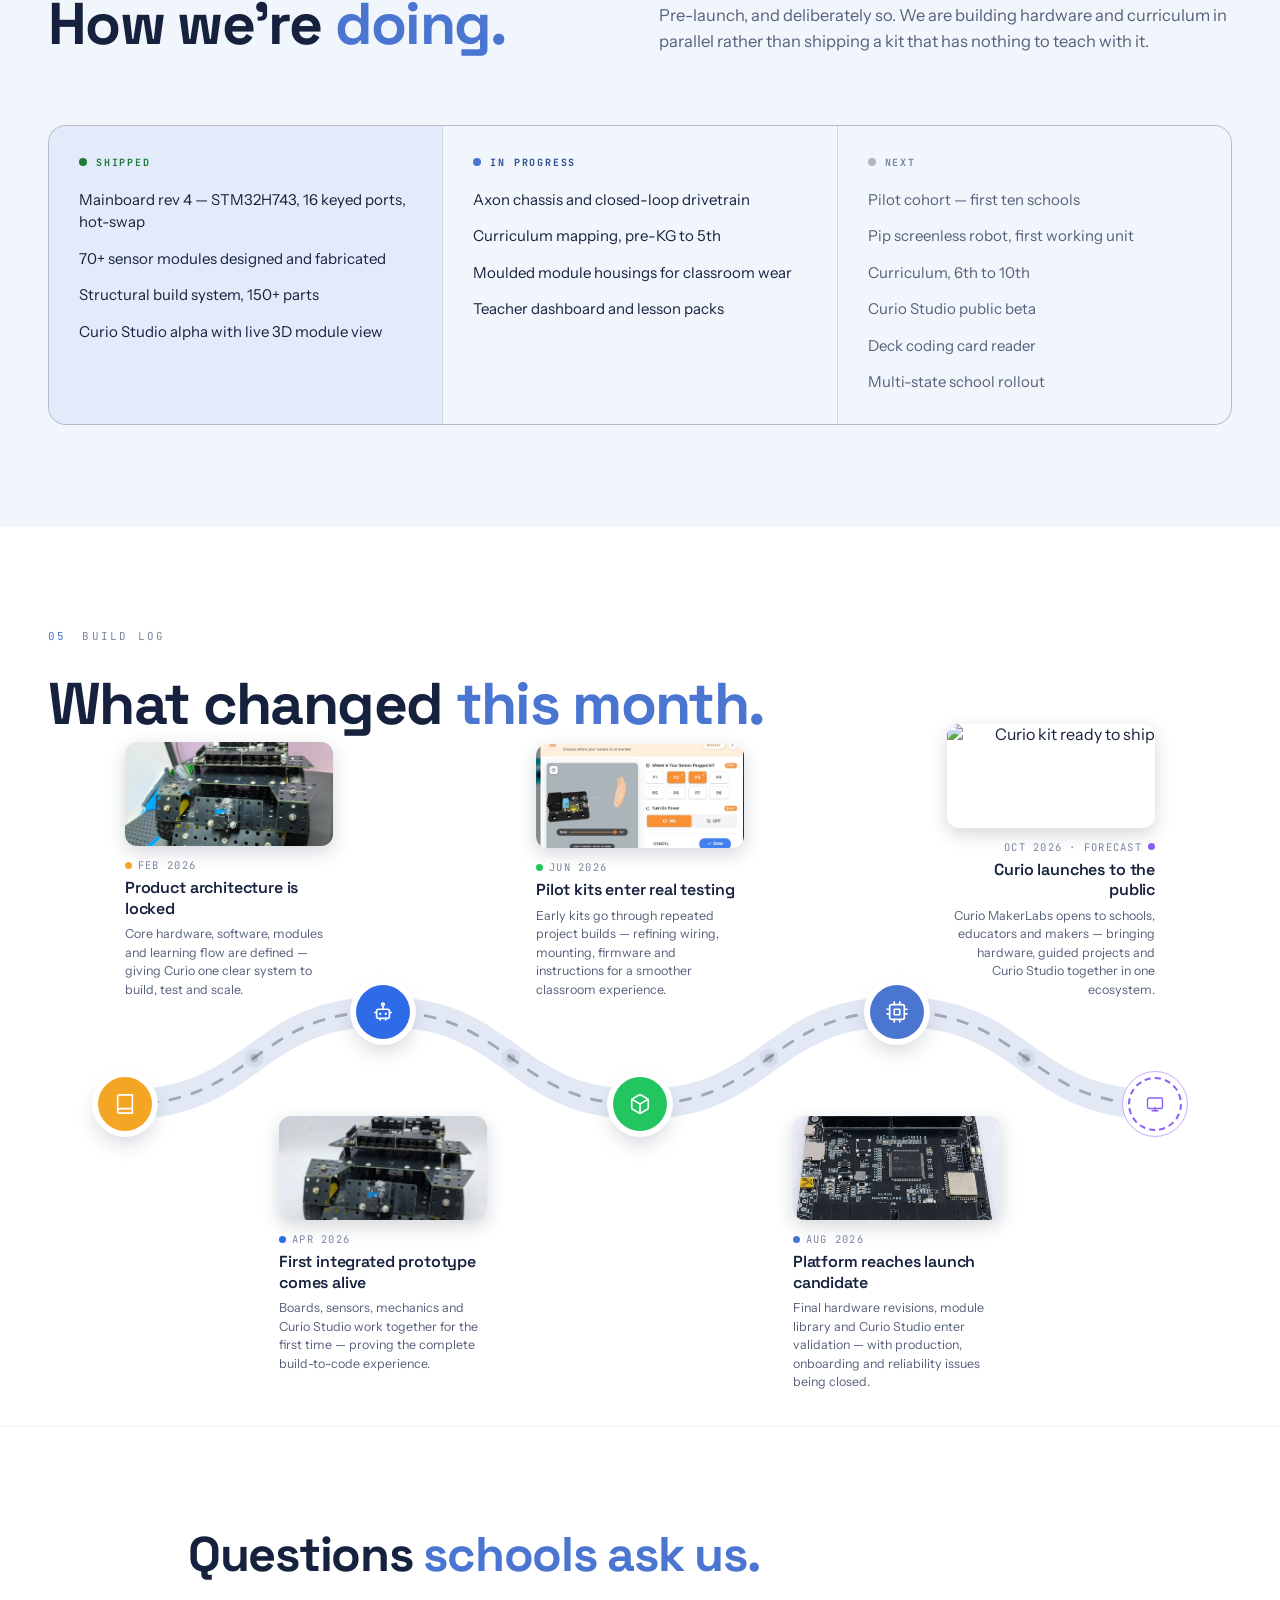
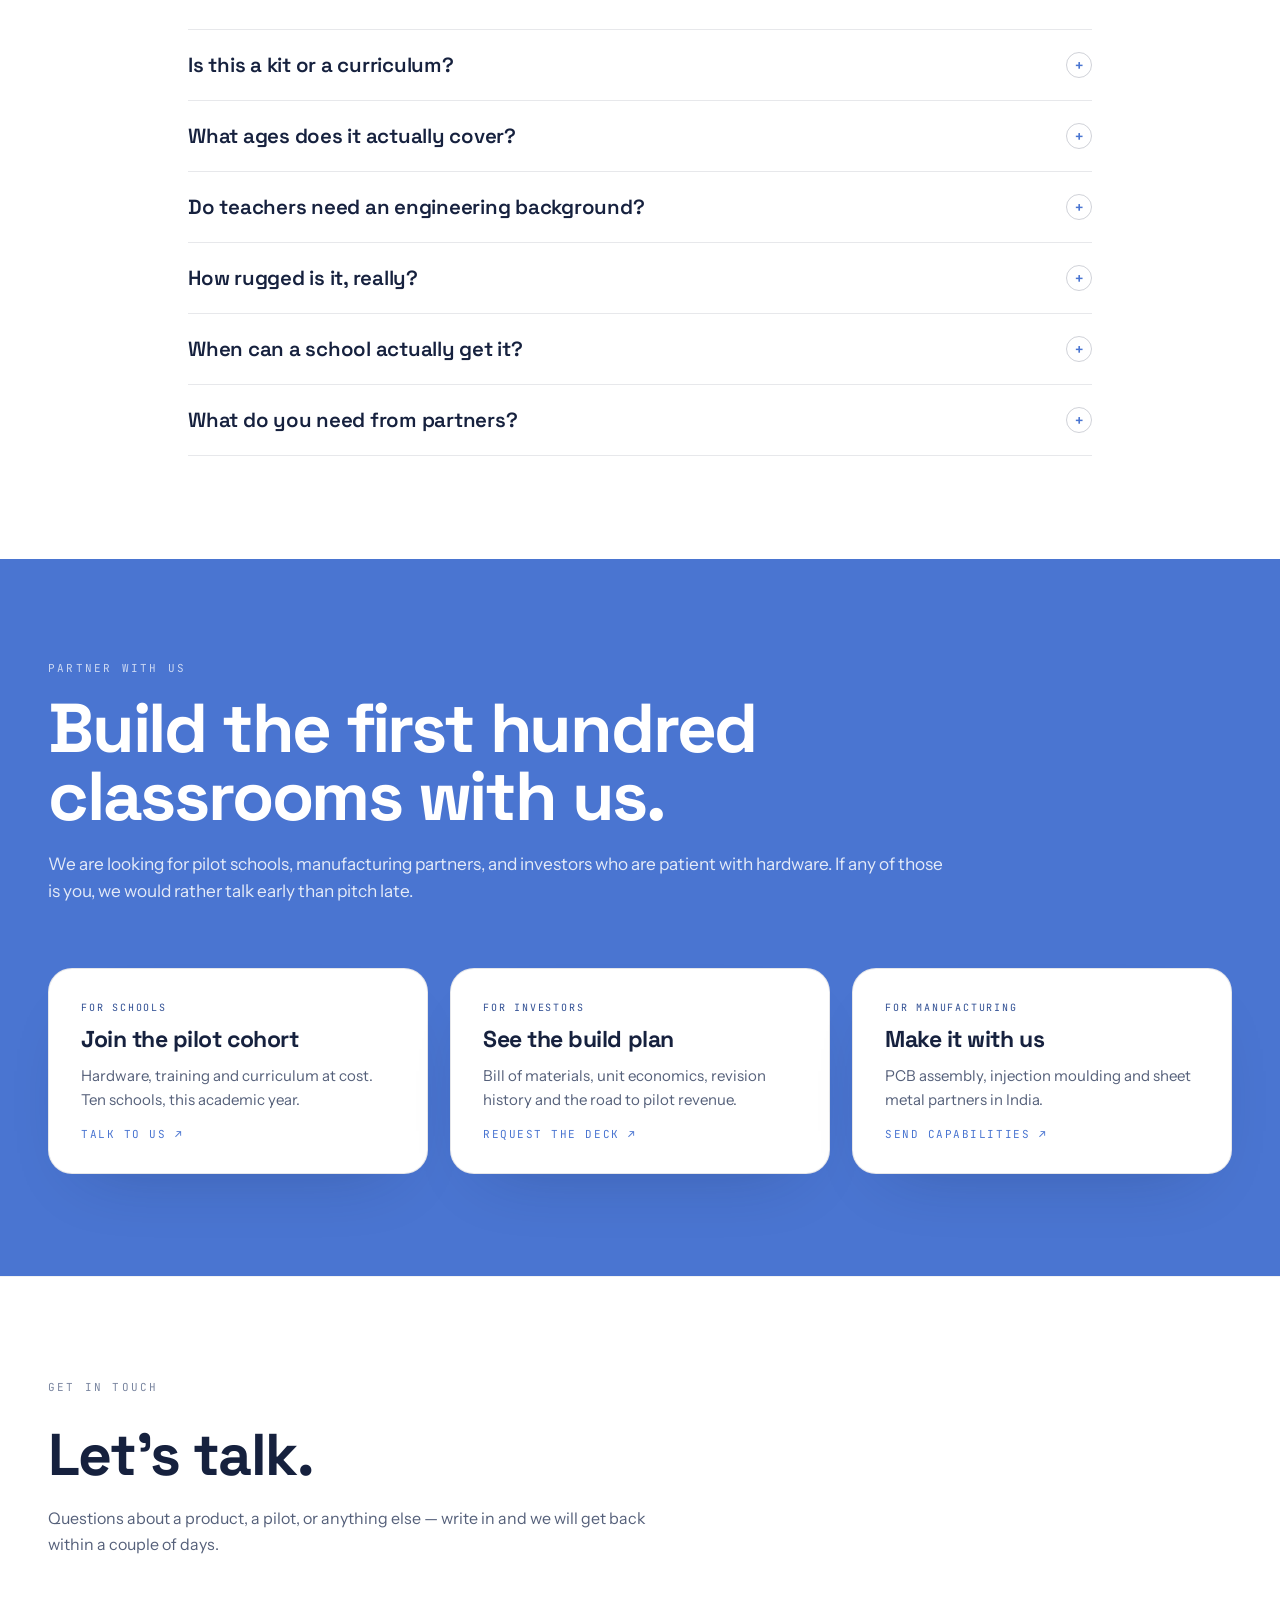
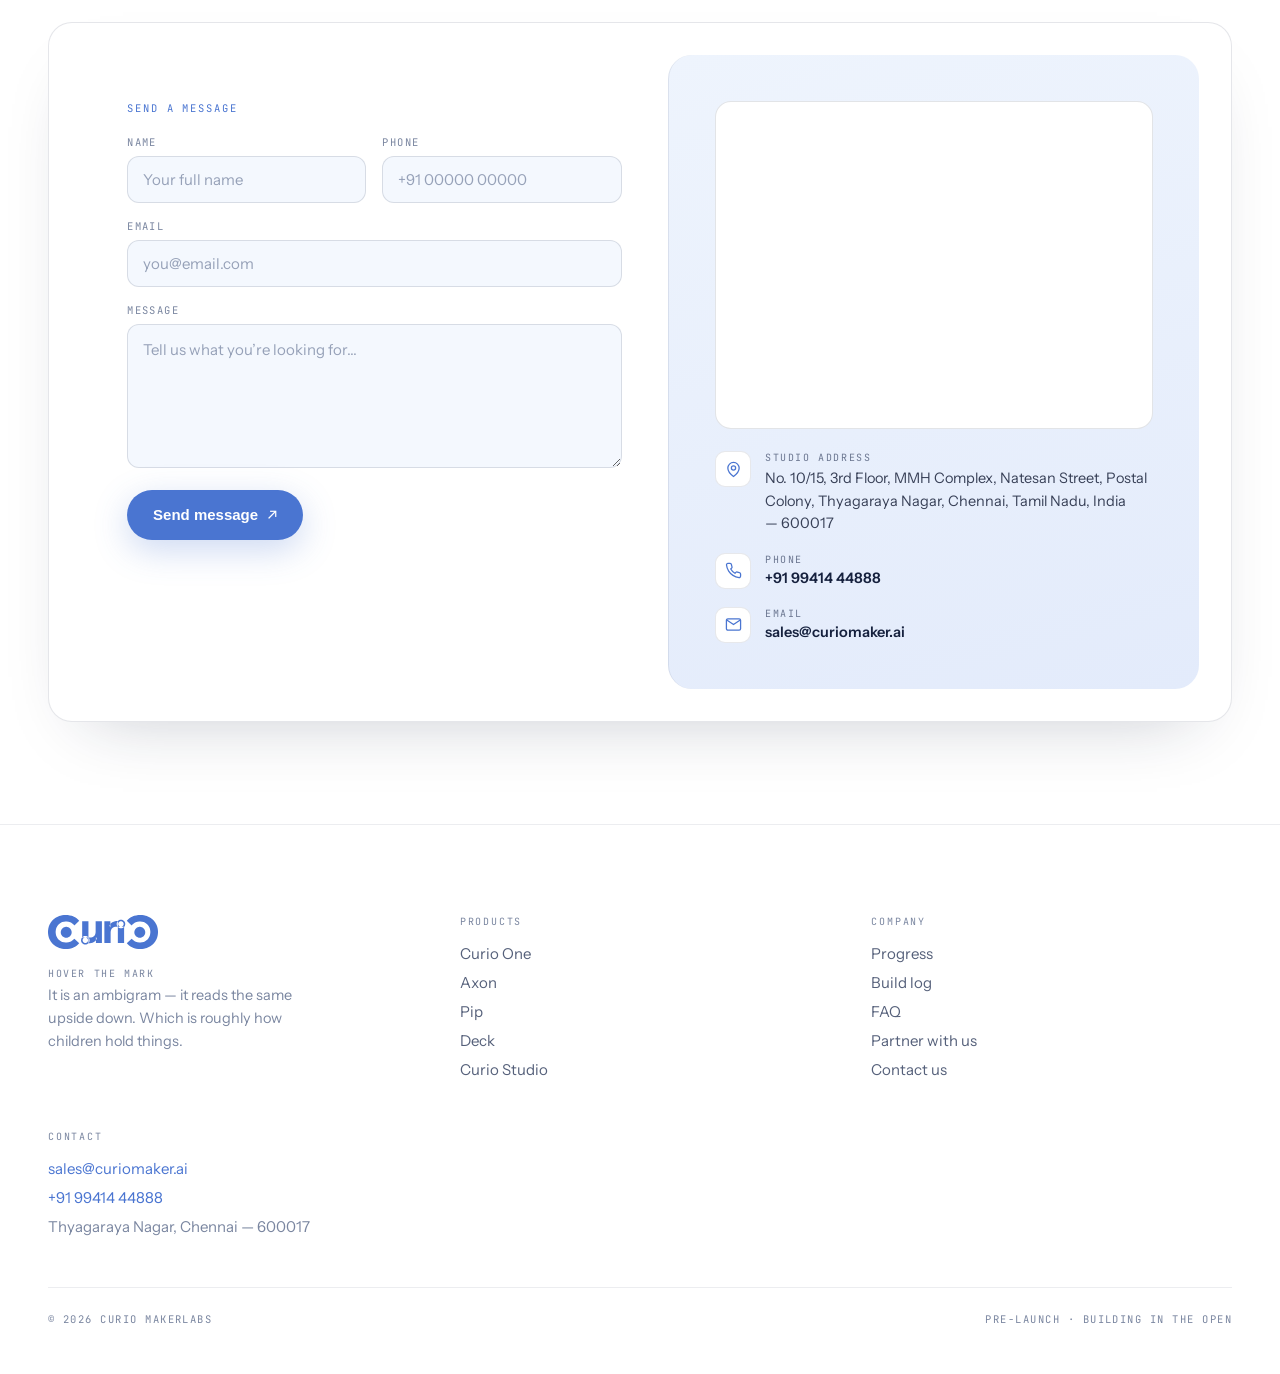
==== commit 103ff369: "timeline roadmap content changed" ====
--- a/index.html
+++ b/index.html
@@ -838,12 +838,13 @@
             <img src="assets/robot-desk.jpeg" alt="Teacher and student mapping a curriculum session" />
             <div class="cr-info-meta">
               <span class="cr-info-dot-1"></span>
-              <span class="cr-date">May 2026</span>
-            </div>
-            <h3>Curriculum mapping began</h3>
+              <span class="cr-date">Feb 2026</span>
+            </div>
+            <h3>Product architecture is locked</h3>
             <p>
-              Four teachers, one syllabus pass &#8212; 118 projects tied
-              to outcomes, pre-KG through 5th.
+              Core hardware, software, modules and learning flow are
+              defined &#8212; giving Curio one clear system to build,
+              test and scale.
             </p>
           </div>
 
@@ -863,12 +864,13 @@
             <img src="assets/robot.png" alt="Axon robot chassis" />
             <div class="cr-info-meta">
               <span class="cr-info-dot-2"></span>
-              <span class="cr-date">Jun 2026</span>
-            </div>
-            <h3>Axon drove itself around a track</h3>
+              <span class="cr-date">Apr 2026</span>
+            </div>
+            <h3>First integrated prototype comes alive</h3>
             <p>
-              First closed-loop line-follow on the bolted chassis, built
-              from stock kit parts.
+              Boards, sensors, mechanics and Curio Studio work together
+              for the first time &#8212; proving the complete
+              build-to-code experience.
             </p>
           </div>
 
@@ -885,12 +887,13 @@
             <img src="assets/studio-ui.png" alt="Curio Studio 3D module view" />
             <div class="cr-info-meta">
               <span class="cr-info-dot-3"></span>
-              <span class="cr-date">Jul 2026</span>
-            </div>
-            <h3>3D module view lands in Studio</h3>
+              <span class="cr-date">Jun 2026</span>
+            </div>
+            <h3>Pilot kits enter real testing</h3>
             <p>
-              Plug in a module, its twin appears live on screen &#8212;
-              time-to-first-project fell under a minute.
+              Early kits go through repeated project builds &#8212;
+              refining wiring, mounting, firmware and instructions for a
+              smoother classroom experience.
             </p>
           </div>
 
@@ -915,10 +918,11 @@
               <span class="cr-info-dot-4"></span>
               <span class="cr-date">Aug 2026</span>
             </div>
-            <h3>Rev 4 mainboard is back from fab</h3>
+            <h3>Platform reaches launch candidate</h3>
             <p>
-              STM32H743, reworked power tree &#8212; all sixteen ports
-              now hot-swap without a reset.
+              Final hardware revisions, module library and Curio Studio
+              enter validation &#8212; with production, onboarding and
+              reliability issues being closed.
             </p>
           </div>
 
@@ -934,13 +938,14 @@
           <div class="cr-info cr-info-5">
             <img src="assets/board-in-hand.png" alt="Curio kit ready to ship" />
             <div class="cr-info-meta--end">
-              <span class="cr-date">Oct 2026 &#183; target</span>
+              <span class="cr-date">Oct 2026 &#183; forecast</span>
               <span class="cr-info-dot-5"></span>
             </div>
-            <h3>Curio Studio opens to public beta</h3>
+            <h3>Curio launches to the public</h3>
             <p>
-              Sign-ups open for schools and hobbyists &#8212; the same
-              blocks-to-text editor we build with internally.
+              Curio MakerLabs opens to schools, educators and makers
+              &#8212; bringing hardware, guided projects and Curio
+              Studio together in one ecosystem.
             </p>
           </div>
         </div>
@@ -955,12 +960,13 @@
                 alt="Teacher and student mapping a curriculum session" />
               <div class="timeline-card-meta">
                 <span class="timeline-card-dot timeline-card-dot-1"></span>
-                <span class="timeline-card-date">May 2026</span>
-              </div>
-              <h3 class="timeline-card-title">Curriculum mapping began</h3>
+                <span class="timeline-card-date">Feb 2026</span>
+              </div>
+              <h3 class="timeline-card-title">Product architecture is locked</h3>
               <p class="timeline-card-desc">
-                Four teachers, one syllabus pass &#8212; 118 projects tied
-                to outcomes, pre-KG through 5th.
+                Core hardware, software, modules and learning flow are
+                defined &#8212; giving Curio one clear system to build,
+                test and scale.
               </p>
             </div>
           </li>
@@ -973,12 +979,13 @@
               <img class="timeline-card-img" src="assets/robot.png" alt="Axon robot chassis" />
               <div class="timeline-card-meta">
                 <span class="timeline-card-dot timeline-card-dot-2"></span>
-                <span class="timeline-card-date">Jun 2026</span>
-              </div>
-              <h3 class="timeline-card-title">Axon drove itself around a track</h3>
+                <span class="timeline-card-date">Apr 2026</span>
+              </div>
+              <h3 class="timeline-card-title">First integrated prototype comes alive</h3>
               <p class="timeline-card-desc">
-                First closed-loop line-follow on the bolted chassis, built
-                from stock kit parts.
+                Boards, sensors, mechanics and Curio Studio work together
+                for the first time &#8212; proving the complete
+                build-to-code experience.
               </p>
             </div>
           </li>
@@ -991,12 +998,13 @@
               <img class="timeline-card-img" src="assets/studio-ui.png" alt="Curio Studio 3D module view" />
               <div class="timeline-card-meta">
                 <span class="timeline-card-dot timeline-card-dot-3"></span>
-                <span class="timeline-card-date">Jul 2026</span>
-              </div>
-              <h3 class="timeline-card-title">3D module view lands in Studio</h3>
+                <span class="timeline-card-date">Jun 2026</span>
+              </div>
+              <h3 class="timeline-card-title">Pilot kits enter real testing</h3>
               <p class="timeline-card-desc">
-                Plug in a module, its twin appears live on screen &#8212;
-                time-to-first-project fell under a minute.
+                Early kits go through repeated project builds &#8212;
+                refining wiring, mounting, firmware and instructions for
+                a smoother classroom experience.
               </p>
             </div>
           </li>
@@ -1011,10 +1019,11 @@
                 <span class="timeline-card-dot timeline-card-dot-4"></span>
                 <span class="timeline-card-date">Aug 2026</span>
               </div>
-              <h3 class="timeline-card-title">Rev 4 mainboard is back from fab</h3>
+              <h3 class="timeline-card-title">Platform reaches launch candidate</h3>
               <p class="timeline-card-desc">
-                STM32H743, reworked power tree &#8212; all sixteen ports
-                now hot-swap without a reset.
+                Final hardware revisions, module library and Curio Studio
+                enter validation &#8212; with production, onboarding and
+                reliability issues being closed.
               </p>
             </div>
           </li>
@@ -1027,12 +1036,13 @@
               <img class="timeline-card-img" src="assets/board-in-hand.png" alt="Curio kit ready to ship" />
               <div class="timeline-card-meta">
                 <span class="timeline-card-dot timeline-card-dot-5"></span>
-                <span class="timeline-card-date">Oct 2026 &#183; target</span>
-              </div>
-              <h3 class="timeline-card-title">Curio Studio opens to public beta</h3>
+                <span class="timeline-card-date">Oct 2026 &#183; forecast</span>
+              </div>
+              <h3 class="timeline-card-title">Curio launches to the public</h3>
               <p class="timeline-card-desc">
-                Sign-ups open for schools and hobbyists &#8212; the same
-                blocks-to-text editor we build with internally.
+                Curio MakerLabs opens to schools, educators and makers
+                &#8212; bringing hardware, guided projects and Curio
+                Studio together in one ecosystem.
               </p>
             </div>
           </li>
--- a/css/styles.css
+++ b/css/styles.css
@@ -388,2513 +388,2477 @@
             max-width: 200px;
             line-height: 1.4;
           }
-/* ------------------------------------------------------------------ */
-
-/* Component classes (migrated from inline styles)                    */
-
-/* ------------------------------------------------------------------ */
-
-.page {
-  background: #ffffff;
-}
-
-.nav {
-  position: sticky;
-  top: 0;
-  z-index: 60;
-  background: rgba(255, 255, 255, 0.82);
-  backdrop-filter: blur(14px);
-  -webkit-backdrop-filter: blur(14px);
-  border-bottom: 1px solid rgba(22, 33, 62, 0.08);
-  transition: box-shadow 0.3s ease;
-}
-
-.nav--scrolled {
-  box-shadow: 0 10px 30px rgba(22, 33, 62, 0.09);
-}
-
-.nav-inner {
-  width: 100%;
-  max-width: 1280px;
-  margin: 0 auto;
-  padding: 12px clamp(20px, 4vw, 48px);
-  min-height: 68px;
-  display: flex;
-  align-items: center;
-  gap: 10px 24px;
-  position: relative;
-}
-
-.nav-logo {
-  display: flex;
-  align-items: center;
-  gap: 12px;
-  flex-shrink: 0;
-}
-
-.nav-logo-img {
-  height: 20px;
-  width: auto;
-  display: block;
-}
-
-.nav-logo-text {
-  font-family: "JetBrains Mono", monospace;
-  font-size: 10.5px;
-  letter-spacing: 0.22em;
-  text-transform: uppercase;
-  color: #7a86a0;
-}
-
-.spacer {
-  flex: 1 1 0;
-  min-width: 0;
-}
-
-.nav-links {
-  display: flex;
-  align-items: center;
-  flex-wrap: wrap;
-  justify-content: flex-end;
-  min-width: 0;
-  gap: 10px clamp(14px, 2vw, 30px);
-}
-
-.nav-link {
-  font-family: "JetBrains Mono", monospace;
-  font-size: 11px;
-  letter-spacing: 0.14em;
-  text-transform: uppercase;
-  color: #55607a;
-}
-
-.btn-pill-accent {
-  font-family: "JetBrains Mono", monospace;
-  font-size: 11px;
-  letter-spacing: 0.14em;
-  text-transform: uppercase;
-  background: var(--accent, #4a75d1);
-  color: #ffffff;
-  padding: 11px 18px;
-  border-radius: 999px;
-  font-weight: 700;
-  white-space: nowrap;
-}
-
-.nav-toggle {
-  display: none;
-  flex-shrink: 0;
-  width: 42px;
-  height: 42px;
-  border-radius: 11px;
-  border: 1px solid rgba(22, 33, 62, 0.14);
-  background: #ffffff;
-  align-items: center;
-  justify-content: center;
-  flex-direction: column;
-  gap: 5px;
-  cursor: pointer;
-  padding: 0;
-}
-
-.nav-toggle-bar {
-  display: block;
-  width: 18px;
-  height: 2px;
-  border-radius: 2px;
-  background: #16213e;
-  transition: transform 0.3s cubic-bezier(0.2, 0.8, 0.2, 1), opacity 0.2s;
-}
-
-.nav-toggle[aria-expanded="true"] .nav-toggle-bar:nth-child(1) {
-  transform: translateY(7px) rotate(45deg);
-}
-
-.nav-toggle[aria-expanded="true"] .nav-toggle-bar:nth-child(2) {
-  opacity: 0;
-}
-
-.nav-toggle[aria-expanded="true"] .nav-toggle-bar:nth-child(3) {
-  transform: translateY(-7px) rotate(-45deg);
-}
-
-@media (max-width: 880px) {
-  .nav-toggle {
-    display: inline-flex;
-  }
-
-  .nav-links {
-    position: absolute;
-    top: 100%;
-    left: 0;
-    right: 0;
-    flex-direction: column;
-    align-items: stretch;
-    justify-content: flex-start;
-    gap: 2px;
-    background: #ffffff;
-    border-bottom: 1px solid rgba(22, 33, 62, 0.08);
-    box-shadow: 0 18px 40px -12px rgba(22, 33, 62, 0.22);
-    padding: 4px clamp(20px, 4vw, 48px) 18px;
-    max-height: 0;
-    overflow: hidden;
-    opacity: 0;
-    transition: max-height 0.35s cubic-bezier(0.2, 0.8, 0.2, 1), opacity 0.25s ease;
-  }
-
-  .nav-links.is-open {
-    max-height: 420px;
-    opacity: 1;
-  }
-
-  .nav-link {
-    padding: 13px 2px;
-    border-bottom: 1px solid rgba(22, 33, 62, 0.07);
-    font-size: 12px;
-  }
-
-  .nav-links .btn-pill-accent {
-    margin-top: 12px;
-    text-align: center;
-    justify-content: center;
-  }
-}
-
-@media (max-width: 400px) {
-  .nav-logo-text {
-    display: none;
-  }
-}
-
-.hero {
-  position: relative;
-  background: #ffffff;
-  overflow: hidden;
-}
-
-.hero-glow {
-  position: absolute;
-  inset: 0;
-  background: radial-gradient(
-                  1100px 620px at 82% 6%,
-                  rgba(74, 117, 209, 0.2),
-                  transparent 62%
-                ),
-                radial-gradient(
-                  700px 500px at 6% 92%,
-                  rgba(46, 107, 230, 0.1),
-                  transparent 60%
-                );
-  pointer-events: none;
-}
-
-.hero-grid-lines {
-  position: absolute;
-  inset: 0;
-  background-image: linear-gradient(rgba(22, 33, 62, 0.028) 1px, transparent 1px),
-                linear-gradient(
-                  90deg,
-                  rgba(22, 33, 62, 0.028) 1px,
-                  transparent 1px
-                );
-  background-size: 56px 56px;
-  mask-image: radial-gradient(
-                900px 700px at 50% 20%,
+
+          /* ------------------------------------------------------------------ */
+
+          /* Component classes (migrated from inline styles)                    */
+
+          /* ------------------------------------------------------------------ */
+
+          .page {
+            background: #ffffff;
+          }
+
+          .nav {
+            position: sticky;
+            top: 0;
+            z-index: 60;
+            background: rgba(255, 255, 255, 0.82);
+            backdrop-filter: blur(14px);
+            -webkit-backdrop-filter: blur(14px);
+            border-bottom: 1px solid rgba(22, 33, 62, 0.08);
+            transition: box-shadow 0.3s ease;
+          }
+
+          .nav--scrolled {
+            box-shadow: 0 10px 30px rgba(22, 33, 62, 0.09);
+          }
+
+          .nav-inner {
+            width: 100%;
+            max-width: 1280px;
+            margin: 0 auto;
+            padding: 12px clamp(20px, 4vw, 48px);
+            min-height: 68px;
+            display: flex;
+            align-items: center;
+            gap: 10px 24px;
+            position: relative;
+          }
+
+          .nav-logo {
+            display: flex;
+            align-items: center;
+            gap: 12px;
+            flex-shrink: 0;
+          }
+
+          .nav-logo-img {
+            height: 20px;
+            width: auto;
+            display: block;
+          }
+
+          .nav-logo-text {
+            font-family: "JetBrains Mono", monospace;
+            font-size: 10.5px;
+            letter-spacing: 0.22em;
+            text-transform: uppercase;
+            color: #7a86a0;
+          }
+
+          .spacer {
+            flex: 1 1 0;
+            min-width: 0;
+          }
+
+          .nav-links {
+            display: flex;
+            align-items: center;
+            flex-wrap: wrap;
+            justify-content: flex-end;
+            min-width: 0;
+            gap: 10px clamp(14px, 2vw, 30px);
+          }
+
+          .nav-link {
+            font-family: "JetBrains Mono", monospace;
+            font-size: 11px;
+            letter-spacing: 0.14em;
+            text-transform: uppercase;
+            color: #55607a;
+          }
+
+          .btn-pill-accent {
+            font-family: "JetBrains Mono", monospace;
+            font-size: 11px;
+            letter-spacing: 0.14em;
+            text-transform: uppercase;
+            background: var(--accent, #4a75d1);
+            color: #ffffff;
+            padding: 11px 18px;
+            border-radius: 999px;
+            font-weight: 700;
+            white-space: nowrap;
+          }
+
+          .nav-toggle {
+            display: none;
+            flex-shrink: 0;
+            width: 42px;
+            height: 42px;
+            border-radius: 11px;
+            border: 1px solid rgba(22, 33, 62, 0.14);
+            background: #ffffff;
+            align-items: center;
+            justify-content: center;
+            flex-direction: column;
+            gap: 5px;
+            cursor: pointer;
+            padding: 0;
+          }
+
+          .nav-toggle-bar {
+            display: block;
+            width: 18px;
+            height: 2px;
+            border-radius: 2px;
+            background: #16213e;
+            transition: transform 0.3s cubic-bezier(0.2, 0.8, 0.2, 1), opacity 0.2s;
+          }
+
+          .nav-toggle[aria-expanded="true"] .nav-toggle-bar:nth-child(1) {
+            transform: translateY(7px) rotate(45deg);
+          }
+
+          .nav-toggle[aria-expanded="true"] .nav-toggle-bar:nth-child(2) {
+            opacity: 0;
+          }
+
+          .nav-toggle[aria-expanded="true"] .nav-toggle-bar:nth-child(3) {
+            transform: translateY(-7px) rotate(-45deg);
+          }
+
+          @media (max-width: 880px) {
+            .nav-toggle {
+              display: inline-flex;
+            }
+
+            .nav-links {
+              position: absolute;
+              top: 100%;
+              left: 0;
+              right: 0;
+              flex-direction: column;
+              align-items: stretch;
+              justify-content: flex-start;
+              gap: 2px;
+              background: #ffffff;
+              border-bottom: 1px solid rgba(22, 33, 62, 0.08);
+              box-shadow: 0 18px 40px -12px rgba(22, 33, 62, 0.22);
+              padding: 4px clamp(20px, 4vw, 48px) 18px;
+              max-height: 0;
+              overflow: hidden;
+              opacity: 0;
+              transition: max-height 0.35s cubic-bezier(0.2, 0.8, 0.2, 1), opacity 0.25s ease;
+            }
+
+            .nav-links.is-open {
+              max-height: 420px;
+              opacity: 1;
+            }
+
+            .nav-link {
+              padding: 13px 2px;
+              border-bottom: 1px solid rgba(22, 33, 62, 0.07);
+              font-size: 12px;
+            }
+
+            .nav-links .btn-pill-accent {
+              margin-top: 12px;
+              text-align: center;
+              justify-content: center;
+            }
+          }
+
+          @media (max-width: 400px) {
+            .nav-logo-text {
+              display: none;
+            }
+          }
+
+          .hero {
+            position: relative;
+            background: #ffffff;
+            overflow: hidden;
+          }
+
+          .hero-glow {
+            position: absolute;
+            inset: 0;
+            background: radial-gradient(1100px 620px at 82% 6%,
+                rgba(74, 117, 209, 0.2),
+                transparent 62%),
+              radial-gradient(700px 500px at 6% 92%,
+                rgba(46, 107, 230, 0.1),
+                transparent 60%);
+            pointer-events: none;
+          }
+
+          .hero-grid-lines {
+            position: absolute;
+            inset: 0;
+            background-image: linear-gradient(rgba(22, 33, 62, 0.028) 1px, transparent 1px),
+              linear-gradient(90deg,
+                rgba(22, 33, 62, 0.028) 1px,
+                transparent 1px);
+            background-size: 56px 56px;
+            mask-image: radial-gradient(900px 700px at 50% 20%,
                 #000,
-                transparent 78%
-              );
-  -webkit-mask-image: radial-gradient(
-                900px 700px at 50% 20%,
+                transparent 78%);
+            -webkit-mask-image: radial-gradient(900px 700px at 50% 20%,
                 #000,
-                transparent 78%
-              );
-  pointer-events: none;
-}
-
-.hero-trace-wrap {
-  position: absolute;
-  top: 22%;
-  left: 0;
-  right: 0;
-  height: 1px;
-  overflow: hidden;
-  pointer-events: none;
-}
-
-.hero-trace-bar {
-  width: 34%;
-  height: 100%;
-  background: linear-gradient(
-                  90deg,
-                  transparent,
-                  rgba(74, 117, 209, 0.85),
-                  transparent
-                );
-  animation: traceRun 7s linear infinite;
-}
-
-.hero-inner {
-  position: relative;
-  width: 100%;
-  max-width: 1280px;
-  margin: 0 auto;
-  padding: clamp(48px, 7vw, 104px) clamp(20px, 4vw, 48px)
-                clamp(40px, 5vw, 72px);
-  display: grid;
-  grid-template-columns: repeat(
-                auto-fit,
-                minmax(min(400px, 100%), 1fr)
-              );
-  gap: clamp(36px, 4.5vw, 72px);
-  align-items: center;
-}
-
-.badge-pill {
-  display: inline-flex;
-  align-items: center;
-  gap: 10px;
-  border: 1px solid rgba(74, 117, 209, 0.35);
-  background: rgba(74, 117, 209, 0.08);
-  padding: 7px 14px 7px 12px;
-  border-radius: 999px;
-  margin-bottom: clamp(22px, 3vw, 34px);
-}
-
-.pulse-dot {
-  width: 7px;
-  height: 7px;
-  border-radius: 50%;
-  background: var(--accent, #4a75d1);
-  animation: pulseDot 2.2s ease-in-out infinite;
-}
-
-.badge-label {
-  font-family: "JetBrains Mono", monospace;
-  font-size: 10.5px;
-  letter-spacing: 0.2em;
-  text-transform: uppercase;
-  color: #2f4e93;
-}
-
-.hero-title {
-  font-family: "Space Grotesk", sans-serif;
-  font-weight: 700;
-  font-size: clamp(42px, 6.4vw, 92px);
-  line-height: 0.94;
-  letter-spacing: -0.033em;
-  margin: 0 0 clamp(20px, 2.6vw, 30px);
-  color: #16213e;
-  text-wrap: balance;
-}
-
-.text-accent {
-  color: var(--accent, #4a75d1);
-}
-
-.hero-lede {
-  font-size: clamp(16.5px, 1.35vw, 20px);
-  line-height: 1.58;
-  color: #55607a;
-  max-width: 610px;
-  margin: 0 0 clamp(28px, 3.4vw, 40px);
-  text-wrap: pretty;
-}
-
-.cta-row {
-  display: flex;
-  flex-wrap: wrap;
-  gap: 12px;
-  margin-bottom: clamp(34px, 4vw, 52px);
-}
-
-.btn-primary {
-  display: inline-flex;
-  align-items: center;
-  gap: 10px;
-  background: var(--accent, #4a75d1);
-  color: #ffffff;
-  font-weight: 700;
-  font-size: 15px;
-  padding: 15px 26px;
-  border-radius: 999px;
-  box-shadow: 0 10px 34px rgba(74, 117, 209, 0.28);
-}
-
-.btn-icon {
-  font-family: "JetBrains Mono", monospace;
-}
-
-.btn-secondary {
-  display: inline-flex;
-  align-items: center;
-  gap: 10px;
-  border: 1px solid rgba(22, 33, 62, 0.18);
-  color: #16213e;
-  font-weight: 600;
-  font-size: 15px;
-  padding: 15px 26px;
-  border-radius: 999px;
-}
-
-.hero-stats {
-  display: flex;
-  flex-wrap: wrap;
-  gap: 10px 22px;
-  padding-top: clamp(20px, 2.4vw, 28px);
-  border-top: 1px solid rgba(22, 33, 62, 0.09);
-}
-
-.stat-label {
-  font-family: "JetBrains Mono", monospace;
-  font-size: 11px;
-  letter-spacing: 0.16em;
-  text-transform: uppercase;
-  color: #7a86a0;
-}
-
-.text-strong {
-  color: #16213e;
-}
-
-.hero-media {
-  position: relative;
-}
-
-.hero-media-frame {
-  position: relative;
-  border-radius: 22px;
-  overflow: hidden;
-  border: 1px solid rgba(22, 33, 62, 0.12);
-  background: #efeeec;
-  box-shadow: 0 40px 90px rgba(22, 33, 62, 0.16);
-}
-
-.img-full {
-  width: 100%;
-  display: block;
-}
-
-.media-caption {
-  position: absolute;
-  left: 16px;
-  bottom: 16px;
-  display: flex;
-  align-items: center;
-  gap: 8px;
-  backdrop-filter: blur(8px);
-  border: 1px solid rgba(22, 33, 62, 0.12);
-  padding: 8px 13px;
-  border-radius: 999px;
-}
-
-.caption-dot {
-  width: 6px;
-  height: 6px;
-  border-radius: 50%;
-  background: #4a75d1;
-}
-
-.caption-text {
-  font-family: "JetBrains Mono", monospace;
-  font-size: 10px;
-  letter-spacing: 0.16em;
-  text-transform: uppercase;
-  color: #2e2d2b;
-}
-
-.corner-tr {
-  position: absolute;
-  top: -14px;
-  right: -14px;
-  width: 36px;
-  height: 36px;
-  border-top: 1px solid rgba(74, 117, 209, 0.6);
-  border-right: 1px solid rgba(74, 117, 209, 0.6);
-  pointer-events: none;
-}
-
-.corner-bl {
-  position: absolute;
-  bottom: -14px;
-  left: -14px;
-  width: 36px;
-  height: 36px;
-  border-bottom: 1px solid rgba(74, 117, 209, 0.6);
-  border-left: 1px solid rgba(74, 117, 209, 0.6);
-  pointer-events: none;
-}
-
-.section-tint {
-  background: #f1f5fc;
-  color: #16213e;
-}
-
-.container {
-  width: 100%;
-  max-width: 1280px;
-  margin: 0 auto;
-  padding: clamp(64px, 8vw, 120px) clamp(20px, 4vw, 48px);
-}
-
-.statement-text {
-  font-family: "Space Grotesk", sans-serif;
-  font-weight: 600;
-  font-size: clamp(28px, 4.1vw, 58px);
-  line-height: 1.08;
-  letter-spacing: -0.028em;
-  margin: 0 0 clamp(44px, 5vw, 72px);
-  max-width: 1000px;
-  text-wrap: balance;
-}
-
-.text-accent-deep {
-  color: #2f4e93;
-}
-
-.statement-grid {
-  display: grid;
-  grid-template-columns: repeat(
-                  auto-fit,
-                  minmax(min(260px, 100%), 1fr)
-                );
-  gap: clamp(28px, 3.4vw, 52px);
-}
-
-.statement-card {
-  padding-top: 22px;
-  border-top: 2px solid #16213e;
-}
-
-.statement-card-title {
-  font-family: "Space Grotesk", sans-serif;
-  font-weight: 600;
-  font-size: 20px;
-  letter-spacing: -0.01em;
-  margin: 0 0 10px;
-}
-
-.statement-card-body {
-  font-size: 16px;
-  line-height: 1.6;
-  color: #55607a;
-  margin: 0;
-  text-wrap: pretty;
-}
-
-.statement-card--muted {
-  padding-top: 22px;
-  border-top: 2px solid rgba(22, 33, 62, 0.18);
-}
-
-.section--relative {
-  background: #ffffff;
-  position: relative;
-}
-
-.section-kicker {
-  display: flex;
-  align-items: baseline;
-  gap: 16px;
-  margin-bottom: clamp(22px, 2.6vw, 32px);
-}
-
-.kicker-num {
-  font-family: "JetBrains Mono", monospace;
-  font-size: 11px;
-  letter-spacing: 0.2em;
-  text-transform: uppercase;
-  color: var(--accent, #4a75d1);
-}
-
-.kicker-label {
-  font-family: "JetBrains Mono", monospace;
-  font-size: 11px;
-  letter-spacing: 0.2em;
-  text-transform: uppercase;
-  color: #7a86a0;
-}
-
-.section-title {
-  font-family: "Space Grotesk", sans-serif;
-  font-weight: 700;
-  font-size: clamp(34px, 4.6vw, 66px);
-  line-height: 1;
-  letter-spacing: -0.028em;
-  margin: 0 0 clamp(16px, 2vw, 22px);
-  color: #16213e;
-  text-wrap: balance;
-}
-
-.section-intro {
-  font-size: clamp(16px, 1.25vw, 19px);
-  line-height: 1.6;
-  color: #55607a;
-  max-width: 640px;
-  margin: 0 0 clamp(40px, 5vw, 64px);
-  text-wrap: pretty;
-}
-
-.flagship-card {
-  border: 1px solid rgba(22, 33, 62, 0.11);
-  border-radius: 24px;
-  overflow: hidden;
-  background: linear-gradient(160deg, #eef4fd, #ffffff);
-  margin-bottom: clamp(20px, 2.4vw, 28px);
-}
-
-.split-grid {
-  display: grid;
-  grid-template-columns: repeat(
-                    auto-fit,
-                    minmax(min(340px, 100%), 1fr)
-                  );
-}
-
-.flagship-card .split-grid {
-  grid-template-columns: 3fr 7fr;
-}
-
-@media (max-width: 700px) {
-  .flagship-card .split-grid {
-    grid-template-columns: 1fr;
-  }
-}
-
-.flagship-media {
-  background: #efeeec;
-  display: flex;
-  align-items: center;
-  justify-content: center;
-  padding: clamp(24px, 3vw, 44px);
-  min-height: 300px;
-}
-
-.img-contain-lg {
-  width: 100%;
-  max-width: 520px;
-  display: block;
-}
-
-.flagship-content {
-  padding: clamp(28px, 3.6vw, 52px);
-  display: flex;
-  flex-direction: column;
-  justify-content: center;
-}
-
-.tag-row {
-  display: flex;
-  flex-wrap: wrap;
-  gap: 8px;
-  margin-bottom: 20px;
-}
-
-.tag-accent {
-  font-family: "JetBrains Mono", monospace;
-  font-size: 10px;
-  letter-spacing: 0.16em;
-  text-transform: uppercase;
-  background: rgba(74, 117, 209, 0.14);
-  color: #2f4e93;
-  border: 1px solid rgba(74, 117, 209, 0.3);
-  padding: 5px 11px;
-  border-radius: 999px;
-}
-
-.tag-neutral {
-  font-family: "JetBrains Mono", monospace;
-  font-size: 10px;
-  letter-spacing: 0.16em;
-  text-transform: uppercase;
-  background: rgba(22, 33, 62, 0.06);
-  color: #55607a;
-  border: 1px solid rgba(22, 33, 62, 0.12);
-  padding: 5px 11px;
-  border-radius: 999px;
-}
-
-.product-title-lg {
-  font-family: "Space Grotesk", sans-serif;
-  font-weight: 700;
-  font-size: clamp(28px, 3vw, 42px);
-  line-height: 1.04;
-  letter-spacing: -0.026em;
-  margin: 0 0 6px;
-  color: #16213e;
-}
-
-.product-eyebrow {
-  font-family: "JetBrains Mono", monospace;
-  font-size: 11px;
-  letter-spacing: 0.18em;
-  text-transform: uppercase;
-  color: var(--accent, #4a75d1);
-  margin: 0 0 18px;
-}
-
-.product-desc-lg {
-  font-size: 16.5px;
-  line-height: 1.62;
-  color: #55607a;
-  margin: 0 0 26px;
-  text-wrap: pretty;
-}
-
-.spec-grid {
-  display: grid;
-  grid-template-columns: repeat(
-                        auto-fit,
-                        minmax(min(150px, 100%), 1fr)
-                      );
-  gap: 1px;
-  background: rgba(22, 33, 62, 0.09);
-  border: 1px solid rgba(22, 33, 62, 0.09);
-  border-radius: 12px;
-  overflow: hidden;
-}
-
-.spec-tile {
-  background: #f4f8fe;
-  padding: 14px 16px;
-}
-
-.spec-number {
-  font-family: "Space Grotesk", sans-serif;
-  font-weight: 700;
-  font-size: 22px;
-  color: #16213e;
-}
-
-.spec-label {
-  font-family: "JetBrains Mono", monospace;
-  font-size: 9.5px;
-  letter-spacing: 0.14em;
-  text-transform: uppercase;
-  color: #7a86a0;
-  margin-top: 3px;
-}
-
-.product-grid {
-  display: grid;
-  grid-template-columns: repeat(
-                  auto-fit,
-                  minmax(min(290px, 100%), 1fr)
-                );
-  gap: clamp(20px, 2.4vw, 28px);
-  margin-bottom: clamp(20px, 2.4vw, 28px);
-}
-
-.product-card {
-  border: 1px solid rgba(22, 33, 62, 0.11);
-  border-radius: 20px;
-  overflow: hidden;
-  background: #f4f8fe;
-  display: flex;
-  flex-direction: column;
-  transition: transform 0.35s cubic-bezier(0.2, 0.8, 0.2, 1),
-                    border-color 0.35s,
-                    box-shadow 0.35s;
-}
-
-.product-card-media {
-  background: #efeeec;
-  padding: 18px;
-  display: flex;
-  align-items: center;
-  justify-content: center;
-  height: 160px;
-}
-
-.img-contain {
-  max-width: 100%;
-  max-height: 100%;
-  display: block;
-}
-
-.product-card-body {
-  padding: 20px;
-  display: flex;
-  flex-direction: column;
-  flex: 1;
-}
-
-.tag-row-sm {
-  display: flex;
-  flex-wrap: wrap;
-  gap: 6px;
-  margin-bottom: 10px;
-}
-
-.tag-neutral-sm {
-  font-family: "JetBrains Mono", monospace;
-  font-size: 9.5px;
-  letter-spacing: 0.14em;
-  text-transform: uppercase;
-  background: rgba(22, 33, 62, 0.06);
-  color: #55607a;
-  border: 1px solid rgba(22, 33, 62, 0.12);
-  padding: 4px 9px;
-  border-radius: 999px;
-}
-
-.product-title {
-  font-family: "Space Grotesk", sans-serif;
-  font-weight: 700;
-  font-size: 22px;
-  letter-spacing: -0.02em;
-  margin: 0 0 3px;
-  color: #16213e;
-}
-
-.product-eyebrow-sm {
-  font-family: "JetBrains Mono", monospace;
-  font-size: 10px;
-  letter-spacing: 0.14em;
-  text-transform: uppercase;
-  color: var(--accent, #4a75d1);
-  margin: 0 0 8px;
-}
-
-.product-desc {
-  font-size: 14.5px;
-  line-height: 1.52;
-  color: #55607a;
-  margin: 0 0 12px;
-  text-wrap: pretty;
-}
-
-.product-tagline {
-  font-family: "Space Grotesk", sans-serif;
-  font-weight: 600;
-  font-size: 14.5px;
-  line-height: 1.35;
-  color: #16213e;
-  margin: 0 0 6px;
-  text-wrap: pretty;
-}
-
-.capability-strip {
-  margin-top: auto;
-  padding-top: 12px;
-  border-top: 1px dashed rgba(22, 33, 62, 0.14);
-}
-
-.capability-strip-label {
-  display: block;
-  font-family: "JetBrains Mono", monospace;
-  font-size: 9px;
-  letter-spacing: 0.14em;
-  text-transform: uppercase;
-  color: #8892a8;
-  margin-bottom: 7px;
-}
-
-.capability-list {
-  display: flex;
-  flex-wrap: wrap;
-  gap: 5px;
-  margin: 0;
-  padding: 0;
-  list-style: none;
-}
-
-.capability-list li {
-  font-family: "JetBrains Mono", monospace;
-  font-size: 9.5px;
-  letter-spacing: 0.01em;
-  line-height: 1.3;
-  color: #2f4e93;
-  background: rgba(74, 117, 209, 0.08);
-  border: 1px solid rgba(74, 117, 209, 0.18);
-  padding: 4px 8px;
-  border-radius: 999px;
-  white-space: nowrap;
-}
-
-.product-card-media--empty {
-  height: 160px;
-  position: relative;
-  background: #eef4fd;
-}
-
-.studio-card {
-  border: 1px solid rgba(22, 33, 62, 0.11);
-  border-radius: 24px;
-  overflow: hidden;
-  background: linear-gradient(160deg, #eef4fd, #ffffff);
-}
-
-.studio-content {
-  padding: clamp(28px, 3.6vw, 52px);
-  display: flex;
-  flex-direction: column;
-  justify-content: center;
-  order: 2;
-}
-
-.tag-row-md {
-  display: flex;
-  flex-wrap: wrap;
-  gap: 8px;
-  margin-bottom: 18px;
-}
-
-.tag-accent-alt {
-  font-family: "JetBrains Mono", monospace;
-  font-size: 10px;
-  letter-spacing: 0.16em;
-  text-transform: uppercase;
-  background: rgba(74, 117, 209, 0.12);
-  color: #2f4e93;
-  border: 1px solid rgba(74, 117, 209, 0.32);
-  padding: 5px 11px;
-  border-radius: 999px;
-}
-
-.product-title-md {
-  font-family: "Space Grotesk", sans-serif;
-  font-weight: 700;
-  font-size: clamp(26px, 2.8vw, 38px);
-  line-height: 1.05;
-  letter-spacing: -0.024em;
-  margin: 0 0 6px;
-  color: #16213e;
-}
-
-.product-desc-md {
-  font-size: 16.5px;
-  line-height: 1.62;
-  color: #55607a;
-  margin: 0 0 22px;
-  text-wrap: pretty;
-}
-
-.link-arrow {
-  font-family: "JetBrains Mono", monospace;
-  font-size: 11px;
-  letter-spacing: 0.16em;
-  text-transform: uppercase;
-  display: inline-flex;
-  align-items: center;
-  gap: 8px;
-  align-self: flex-start;
-  border-bottom: 1px solid rgba(74, 117, 209, 0.4);
-  padding-bottom: 3px;
-}
-
-.studio-media {
-  background: #efeeec;
-  display: flex;
-  align-items: center;
-  justify-content: center;
-  padding: clamp(20px, 2.4vw, 34px);
-  order: 1;
-  min-height: 280px;
-}
-
-.studio-swiper-frame {
-  width: 100%;
-  aspect-ratio: 4/3;
-  border-radius: 10px;
-  overflow: hidden;
-  box-shadow: 0 14px 40px rgba(22, 33, 62, 0.08);
-}
-
-.slide-img--contain {
-  width: 100%;
-  height: 100%;
-  object-fit: contain;
-}
-
-.slide-img--fill {
-  width: 100%;
-  height: 100%;
-  object-fit: fill;
-}
-
-.slide-img--cover {
-  width: 100%;
-  height: 100%;
-  object-fit: cover;
-}
-
-.kicker-num-static {
-  font-family: "JetBrains Mono", monospace;
-  font-size: 11px;
-  letter-spacing: 0.2em;
-  text-transform: uppercase;
-  color: #2f4e93;
-}
-
-.section-title-how {
-  font-family: "Space Grotesk", sans-serif;
-  font-weight: 700;
-  font-size: clamp(34px, 4.6vw, 66px);
-  line-height: 1;
-  letter-spacing: -0.028em;
-  margin: 0 0 clamp(44px, 5.5vw, 76px);
-  text-wrap: balance;
-}
-
-.steps-grid {
-  display: grid;
-  grid-template-columns: repeat(2, 1fr);
-  grid-template-rows: repeat(2, auto);
-  gap: clamp(24px, 3vw, 44px);
-}
-
-.step-number {
-  font-family: "Space Grotesk", sans-serif;
-  font-weight: 700;
-  font-size: 56px;
-  line-height: 1;
-  color: rgba(22, 33, 62, 0.14);
-  margin-bottom: 8px;
-}
-
-.step-title {
-  font-family: "Space Grotesk", sans-serif;
-  font-weight: 600;
-  font-size: 21px;
-  letter-spacing: -0.012em;
-  margin: 0 0 10px;
-}
-
-.step-desc {
-  font-size: 15.5px;
-  line-height: 1.62;
-  color: #55607a;
-  margin: 0;
-  text-wrap: pretty;
-}
-
-.banner-card {
-  margin-top: clamp(44px, 5.5vw, 76px);
-  border-radius: 22px;
-  overflow: hidden;
-  border: 1px solid rgba(22, 33, 62, 0.12);
-  background: #e3ebfb;
-  display: grid;
-  grid-template-columns: repeat(
-                  auto-fit,
-                  minmax(min(320px, 100%), 1fr)
-                );
-}
-
-.banner-content {
-  padding: clamp(26px, 3.2vw, 44px);
-  display: flex;
-  flex-direction: column;
-  justify-content: center;
-}
-
-.banner-eyebrow {
-  font-family: "JetBrains Mono", monospace;
-  font-size: 10.5px;
-  letter-spacing: 0.2em;
-  text-transform: uppercase;
-  color: #2f4e93;
-  margin: 0 0 14px;
-}
-
-.banner-title {
-  font-family: "Space Grotesk", sans-serif;
-  font-weight: 700;
-  font-size: clamp(24px, 2.6vw, 34px);
-  line-height: 1.08;
-  letter-spacing: -0.022em;
-  margin: 0 0 14px;
-  text-wrap: balance;
-}
-
-.banner-desc {
-  font-size: 16px;
-  line-height: 1.62;
-  color: #55607a;
-  margin: 0 0 10px;
-  padding-left: 22px;
-  position: relative;
-  text-wrap: pretty;
-}
-
-.banner-desc:last-child {
-  margin-bottom: 0;
-}
-
-.banner-desc::before {
-  content: "\2192";
-  position: absolute;
-  left: 0;
-  color: var(--accent, #4a75d1);
-  font-weight: 700;
-}
-
-.banner-media {
-  background: #ffffff;
-  min-height: 280px;
-  display: flex;
-  align-items: center;
-  justify-content: center;
-  overflow: hidden;
-}
-
-.img-cover {
-  width: 100%;
-  height: 100%;
-  object-fit: cover;
-  display: block;
-}
-
-.demo-section {
-  background: #eaf1fc;
-  position: relative;
-  overflow: hidden;
-}
-
-.demo-glow {
-  position: absolute;
-  inset: 0;
-  background: radial-gradient(
-                800px 500px at 50% 0%,
+                transparent 78%);
+            pointer-events: none;
+          }
+
+          .hero-trace-wrap {
+            position: absolute;
+            top: 22%;
+            left: 0;
+            right: 0;
+            height: 1px;
+            overflow: hidden;
+            pointer-events: none;
+          }
+
+          .hero-trace-bar {
+            width: 34%;
+            height: 100%;
+            background: linear-gradient(90deg,
+                transparent,
+                rgba(74, 117, 209, 0.85),
+                transparent);
+            animation: traceRun 7s linear infinite;
+          }
+
+          .hero-inner {
+            position: relative;
+            width: 100%;
+            max-width: 1280px;
+            margin: 0 auto;
+            padding: clamp(48px, 7vw, 104px) clamp(20px, 4vw, 48px) clamp(40px, 5vw, 72px);
+            display: grid;
+            grid-template-columns: repeat(auto-fit,
+                minmax(min(400px, 100%), 1fr));
+            gap: clamp(36px, 4.5vw, 72px);
+            align-items: center;
+          }
+
+          .badge-pill {
+            display: inline-flex;
+            align-items: center;
+            gap: 10px;
+            border: 1px solid rgba(74, 117, 209, 0.35);
+            background: rgba(74, 117, 209, 0.08);
+            padding: 7px 14px 7px 12px;
+            border-radius: 999px;
+            margin-bottom: clamp(22px, 3vw, 34px);
+          }
+
+          .pulse-dot {
+            width: 7px;
+            height: 7px;
+            border-radius: 50%;
+            background: var(--accent, #4a75d1);
+            animation: pulseDot 2.2s ease-in-out infinite;
+          }
+
+          .badge-label {
+            font-family: "JetBrains Mono", monospace;
+            font-size: 10.5px;
+            letter-spacing: 0.2em;
+            text-transform: uppercase;
+            color: #2f4e93;
+          }
+
+          .hero-title {
+            font-family: "Space Grotesk", sans-serif;
+            font-weight: 700;
+            font-size: clamp(42px, 6.4vw, 92px);
+            line-height: 0.94;
+            letter-spacing: -0.033em;
+            margin: 0 0 clamp(20px, 2.6vw, 30px);
+            color: #16213e;
+            text-wrap: balance;
+          }
+
+          .text-accent {
+            color: var(--accent, #4a75d1);
+          }
+
+          .hero-lede {
+            font-size: clamp(16.5px, 1.35vw, 20px);
+            line-height: 1.58;
+            color: #55607a;
+            max-width: 610px;
+            margin: 0 0 clamp(28px, 3.4vw, 40px);
+            text-wrap: pretty;
+          }
+
+          .cta-row {
+            display: flex;
+            flex-wrap: wrap;
+            gap: 12px;
+            margin-bottom: clamp(34px, 4vw, 52px);
+          }
+
+          .btn-primary {
+            display: inline-flex;
+            align-items: center;
+            gap: 10px;
+            background: var(--accent, #4a75d1);
+            color: #ffffff;
+            font-weight: 700;
+            font-size: 15px;
+            padding: 15px 26px;
+            border-radius: 999px;
+            box-shadow: 0 10px 34px rgba(74, 117, 209, 0.28);
+          }
+
+          .btn-icon {
+            font-family: "JetBrains Mono", monospace;
+          }
+
+          .btn-secondary {
+            display: inline-flex;
+            align-items: center;
+            gap: 10px;
+            border: 1px solid rgba(22, 33, 62, 0.18);
+            color: #16213e;
+            font-weight: 600;
+            font-size: 15px;
+            padding: 15px 26px;
+            border-radius: 999px;
+          }
+
+          .hero-stats {
+            display: flex;
+            flex-wrap: wrap;
+            gap: 10px 22px;
+            padding-top: clamp(20px, 2.4vw, 28px);
+            border-top: 1px solid rgba(22, 33, 62, 0.09);
+          }
+
+          .stat-label {
+            font-family: "JetBrains Mono", monospace;
+            font-size: 11px;
+            letter-spacing: 0.16em;
+            text-transform: uppercase;
+            color: #7a86a0;
+          }
+
+          .text-strong {
+            color: #16213e;
+          }
+
+          .hero-media {
+            position: relative;
+          }
+
+          .hero-media-frame {
+            position: relative;
+            border-radius: 22px;
+            overflow: hidden;
+            border: 1px solid rgba(22, 33, 62, 0.12);
+            background: #efeeec;
+            box-shadow: 0 40px 90px rgba(22, 33, 62, 0.16);
+          }
+
+          .img-full {
+            width: 100%;
+            display: block;
+          }
+
+          .media-caption {
+            position: absolute;
+            left: 16px;
+            bottom: 16px;
+            display: flex;
+            align-items: center;
+            gap: 8px;
+            backdrop-filter: blur(8px);
+            border: 1px solid rgba(22, 33, 62, 0.12);
+            padding: 8px 13px;
+            border-radius: 999px;
+          }
+
+          .caption-dot {
+            width: 6px;
+            height: 6px;
+            border-radius: 50%;
+            background: #4a75d1;
+          }
+
+          .caption-text {
+            font-family: "JetBrains Mono", monospace;
+            font-size: 10px;
+            letter-spacing: 0.16em;
+            text-transform: uppercase;
+            color: #2e2d2b;
+          }
+
+          .corner-tr {
+            position: absolute;
+            top: -14px;
+            right: -14px;
+            width: 36px;
+            height: 36px;
+            border-top: 1px solid rgba(74, 117, 209, 0.6);
+            border-right: 1px solid rgba(74, 117, 209, 0.6);
+            pointer-events: none;
+          }
+
+          .corner-bl {
+            position: absolute;
+            bottom: -14px;
+            left: -14px;
+            width: 36px;
+            height: 36px;
+            border-bottom: 1px solid rgba(74, 117, 209, 0.6);
+            border-left: 1px solid rgba(74, 117, 209, 0.6);
+            pointer-events: none;
+          }
+
+          .section-tint {
+            background: #f1f5fc;
+            color: #16213e;
+          }
+
+          .container {
+            width: 100%;
+            max-width: 1280px;
+            margin: 0 auto;
+            padding: clamp(64px, 8vw, 120px) clamp(20px, 4vw, 48px);
+          }
+
+          .statement-text {
+            font-family: "Space Grotesk", sans-serif;
+            font-weight: 600;
+            font-size: clamp(28px, 4.1vw, 58px);
+            line-height: 1.08;
+            letter-spacing: -0.028em;
+            margin: 0 0 clamp(44px, 5vw, 72px);
+            max-width: 1000px;
+            text-wrap: balance;
+          }
+
+          .text-accent-deep {
+            color: #2f4e93;
+          }
+
+          .statement-grid {
+            display: grid;
+            grid-template-columns: repeat(auto-fit,
+                minmax(min(260px, 100%), 1fr));
+            gap: clamp(28px, 3.4vw, 52px);
+          }
+
+          .statement-card {
+            padding-top: 22px;
+            border-top: 2px solid rgba(22, 33, 62, 0.18);
+          }
+
+          .statement-card-title {
+            font-family: "Space Grotesk", sans-serif;
+            font-weight: 600;
+            font-size: 20px;
+            letter-spacing: -0.01em;
+            margin: 0 0 10px;
+          }
+
+          .statement-card-body {
+            font-size: 16px;
+            line-height: 1.6;
+            color: #55607a;
+            margin: 0;
+            text-wrap: pretty;
+          }
+
+          .statement-card--muted {
+            padding-top: 22px;
+            border-top: 2px solid rgba(22, 33, 62, 0.18);
+          }
+
+          .section--relative {
+            background: #ffffff;
+            position: relative;
+          }
+
+          .section-kicker {
+            display: flex;
+            align-items: baseline;
+            gap: 16px;
+            margin-bottom: clamp(22px, 2.6vw, 32px);
+          }
+
+          .kicker-num {
+            font-family: "JetBrains Mono", monospace;
+            font-size: 11px;
+            letter-spacing: 0.2em;
+            text-transform: uppercase;
+            color: var(--accent, #4a75d1);
+          }
+
+          .kicker-label {
+            font-family: "JetBrains Mono", monospace;
+            font-size: 11px;
+            letter-spacing: 0.2em;
+            text-transform: uppercase;
+            color: #7a86a0;
+          }
+
+          .section-title {
+            font-family: "Space Grotesk", sans-serif;
+            font-weight: 700;
+            font-size: clamp(34px, 4.6vw, 66px);
+            line-height: 1;
+            letter-spacing: -0.028em;
+            margin: 0 0 clamp(16px, 2vw, 22px);
+            color: #16213e;
+            text-wrap: balance;
+          }
+
+          .section-intro {
+            font-size: clamp(16px, 1.25vw, 19px);
+            line-height: 1.6;
+            color: #55607a;
+            max-width: 640px;
+            margin: 0 0 clamp(40px, 5vw, 64px);
+            text-wrap: pretty;
+          }
+
+          .flagship-card {
+            border: 1px solid rgba(22, 33, 62, 0.11);
+            border-radius: 24px;
+            overflow: hidden;
+            background: linear-gradient(160deg, #eef4fd, #ffffff);
+            margin-bottom: clamp(20px, 2.4vw, 28px);
+          }
+
+          .split-grid {
+            display: grid;
+            grid-template-columns: repeat(auto-fit,
+                minmax(min(340px, 100%), 1fr));
+          }
+
+          .flagship-card .split-grid {
+            grid-template-columns: 3fr 7fr;
+          }
+
+          @media (max-width: 700px) {
+            .flagship-card .split-grid {
+              grid-template-columns: 1fr;
+            }
+          }
+
+          .flagship-media {
+            background: #efeeec;
+            display: flex;
+            align-items: center;
+            justify-content: center;
+            padding: clamp(24px, 3vw, 44px);
+            min-height: 300px;
+          }
+
+          .img-contain-lg {
+            width: 100%;
+            max-width: 520px;
+            display: block;
+          }
+
+          .flagship-content {
+            padding: clamp(28px, 3.6vw, 52px);
+            display: flex;
+            flex-direction: column;
+            justify-content: center;
+          }
+
+          .tag-row {
+            display: flex;
+            flex-wrap: wrap;
+            gap: 8px;
+            margin-bottom: 20px;
+          }
+
+          .tag-accent {
+            font-family: "JetBrains Mono", monospace;
+            font-size: 10px;
+            letter-spacing: 0.16em;
+            text-transform: uppercase;
+            background: rgba(74, 117, 209, 0.14);
+            color: #2f4e93;
+            border: 1px solid rgba(74, 117, 209, 0.3);
+            padding: 5px 11px;
+            border-radius: 999px;
+          }
+
+          .tag-neutral {
+            font-family: "JetBrains Mono", monospace;
+            font-size: 10px;
+            letter-spacing: 0.16em;
+            text-transform: uppercase;
+            background: rgba(22, 33, 62, 0.06);
+            color: #55607a;
+            border: 1px solid rgba(22, 33, 62, 0.12);
+            padding: 5px 11px;
+            border-radius: 999px;
+          }
+
+          .product-title-lg {
+            font-family: "Space Grotesk", sans-serif;
+            font-weight: 700;
+            font-size: clamp(28px, 3vw, 42px);
+            line-height: 1.04;
+            letter-spacing: -0.026em;
+            margin: 0 0 6px;
+            color: #16213e;
+          }
+
+          .product-eyebrow {
+            font-family: "JetBrains Mono", monospace;
+            font-size: 11px;
+            letter-spacing: 0.18em;
+            text-transform: uppercase;
+            color: var(--accent, #4a75d1);
+            margin: 0 0 18px;
+          }
+
+          .product-desc-lg {
+            font-size: 16.5px;
+            line-height: 1.62;
+            color: #55607a;
+            margin: 0 0 26px;
+            text-wrap: pretty;
+          }
+
+          .spec-grid {
+            display: grid;
+            grid-template-columns: repeat(auto-fit,
+                minmax(min(150px, 100%), 1fr));
+            gap: 1px;
+            background: rgba(22, 33, 62, 0.09);
+            border: 1px solid rgba(22, 33, 62, 0.09);
+            border-radius: 12px;
+            overflow: hidden;
+          }
+
+          .spec-tile {
+            background: #f4f8fe;
+            padding: 14px 16px;
+          }
+
+          .spec-number {
+            font-family: "Space Grotesk", sans-serif;
+            font-weight: 700;
+            font-size: 22px;
+            color: #16213e;
+          }
+
+          .spec-label {
+            font-family: "JetBrains Mono", monospace;
+            font-size: 9.5px;
+            letter-spacing: 0.14em;
+            text-transform: uppercase;
+            color: #7a86a0;
+            margin-top: 3px;
+          }
+
+          .product-grid {
+            display: grid;
+            grid-template-columns: repeat(auto-fit,
+                minmax(min(290px, 100%), 1fr));
+            gap: clamp(20px, 2.4vw, 28px);
+            margin-bottom: clamp(20px, 2.4vw, 28px);
+          }
+
+          .product-card {
+            border: 1px solid rgba(22, 33, 62, 0.11);
+            border-radius: 20px;
+            overflow: hidden;
+            background: #f4f8fe;
+            display: flex;
+            flex-direction: column;
+            transition: transform 0.35s cubic-bezier(0.2, 0.8, 0.2, 1),
+              border-color 0.35s,
+              box-shadow 0.35s;
+          }
+
+          .product-card-media {
+            background: #efeeec;
+            padding: 18px;
+            display: flex;
+            align-items: center;
+            justify-content: center;
+            height: 160px;
+          }
+
+          .img-contain {
+            max-width: 100%;
+            max-height: 100%;
+            display: block;
+          }
+
+          .product-card-body {
+            padding: 20px;
+            display: flex;
+            flex-direction: column;
+            flex: 1;
+          }
+
+          .tag-row-sm {
+            display: flex;
+            flex-wrap: wrap;
+            gap: 6px;
+            margin-bottom: 10px;
+          }
+
+          .tag-neutral-sm {
+            font-family: "JetBrains Mono", monospace;
+            font-size: 9.5px;
+            letter-spacing: 0.14em;
+            text-transform: uppercase;
+            background: rgba(22, 33, 62, 0.06);
+            color: #55607a;
+            border: 1px solid rgba(22, 33, 62, 0.12);
+            padding: 4px 9px;
+            border-radius: 999px;
+          }
+
+          .product-title {
+            font-family: "Space Grotesk", sans-serif;
+            font-weight: 700;
+            font-size: 22px;
+            letter-spacing: -0.02em;
+            margin: 0 0 3px;
+            color: #16213e;
+          }
+
+          .product-eyebrow-sm {
+            font-family: "JetBrains Mono", monospace;
+            font-size: 10px;
+            letter-spacing: 0.14em;
+            text-transform: uppercase;
+            color: var(--accent, #4a75d1);
+            margin: 0 0 8px;
+          }
+
+          .product-desc {
+            font-size: 14.5px;
+            line-height: 1.52;
+            color: #55607a;
+            margin: 0 0 12px;
+            text-wrap: pretty;
+          }
+
+          .product-tagline {
+            font-family: "Space Grotesk", sans-serif;
+            font-weight: 600;
+            font-size: 14.5px;
+            line-height: 1.35;
+            color: #16213e;
+            margin: 0 0 6px;
+            text-wrap: pretty;
+          }
+
+          .capability-strip {
+            margin-top: auto;
+            padding-top: 12px;
+            border-top: 1px dashed rgba(22, 33, 62, 0.14);
+          }
+
+          .capability-strip-label {
+            display: block;
+            font-family: "JetBrains Mono", monospace;
+            font-size: 9px;
+            letter-spacing: 0.14em;
+            text-transform: uppercase;
+            color: #8892a8;
+            margin-bottom: 7px;
+          }
+
+          .capability-list {
+            display: flex;
+            flex-wrap: wrap;
+            gap: 5px;
+            margin: 0;
+            padding: 0;
+            list-style: none;
+          }
+
+          .capability-list li {
+            font-family: "JetBrains Mono", monospace;
+            font-size: 9.5px;
+            letter-spacing: 0.01em;
+            line-height: 1.3;
+            color: #2f4e93;
+            background: rgba(74, 117, 209, 0.08);
+            border: 1px solid rgba(74, 117, 209, 0.18);
+            padding: 4px 8px;
+            border-radius: 999px;
+            white-space: nowrap;
+          }
+
+          .product-card-media--empty {
+            height: 160px;
+            position: relative;
+            background: #eef4fd;
+          }
+
+          .studio-card {
+            border: 1px solid rgba(22, 33, 62, 0.11);
+            border-radius: 24px;
+            overflow: hidden;
+            background: linear-gradient(160deg, #eef4fd, #ffffff);
+          }
+
+          .studio-content {
+            padding: clamp(28px, 3.6vw, 52px);
+            display: flex;
+            flex-direction: column;
+            justify-content: center;
+            order: 2;
+          }
+
+          .tag-row-md {
+            display: flex;
+            flex-wrap: wrap;
+            gap: 8px;
+            margin-bottom: 18px;
+          }
+
+          .tag-accent-alt {
+            font-family: "JetBrains Mono", monospace;
+            font-size: 10px;
+            letter-spacing: 0.16em;
+            text-transform: uppercase;
+            background: rgba(74, 117, 209, 0.12);
+            color: #2f4e93;
+            border: 1px solid rgba(74, 117, 209, 0.32);
+            padding: 5px 11px;
+            border-radius: 999px;
+          }
+
+          .product-title-md {
+            font-family: "Space Grotesk", sans-serif;
+            font-weight: 700;
+            font-size: clamp(26px, 2.8vw, 38px);
+            line-height: 1.05;
+            letter-spacing: -0.024em;
+            margin: 0 0 6px;
+            color: #16213e;
+          }
+
+          .product-desc-md {
+            font-size: 16.5px;
+            line-height: 1.62;
+            color: #55607a;
+            margin: 0 0 22px;
+            text-wrap: pretty;
+          }
+
+          .link-arrow {
+            font-family: "JetBrains Mono", monospace;
+            font-size: 11px;
+            letter-spacing: 0.16em;
+            text-transform: uppercase;
+            display: inline-flex;
+            align-items: center;
+            gap: 8px;
+            align-self: flex-start;
+            border-bottom: 1px solid rgba(74, 117, 209, 0.4);
+            padding-bottom: 3px;
+          }
+
+          .studio-media {
+            background: #efeeec;
+            display: flex;
+            align-items: center;
+            justify-content: center;
+            padding: clamp(20px, 2.4vw, 34px);
+            order: 1;
+            min-height: 280px;
+          }
+
+          .studio-swiper-frame {
+            width: 100%;
+            aspect-ratio: 4/3;
+            border-radius: 10px;
+            overflow: hidden;
+            box-shadow: 0 14px 40px rgba(22, 33, 62, 0.08);
+          }
+
+          .slide-img--contain {
+            width: 100%;
+            height: 100%;
+            object-fit: contain;
+          }
+
+          .slide-img--fill {
+            width: 100%;
+            height: 100%;
+            object-fit: fill;
+          }
+
+          .slide-img--cover {
+            width: 100%;
+            height: 100%;
+            object-fit: cover;
+          }
+
+          .kicker-num-static {
+            font-family: "JetBrains Mono", monospace;
+            font-size: 11px;
+            letter-spacing: 0.2em;
+            text-transform: uppercase;
+            color: #2f4e93;
+          }
+
+          .section-title-how {
+            font-family: "Space Grotesk", sans-serif;
+            font-weight: 700;
+            font-size: clamp(34px, 4.6vw, 66px);
+            line-height: 1;
+            letter-spacing: -0.028em;
+            margin: 0 0 clamp(44px, 5.5vw, 76px);
+            text-wrap: balance;
+          }
+
+          .steps-grid {
+            display: grid;
+            grid-template-columns: repeat(2, 1fr);
+            grid-template-rows: repeat(2, auto);
+            gap: clamp(24px, 3vw, 44px);
+          }
+
+          .step-number {
+            font-family: "Space Grotesk", sans-serif;
+            font-weight: 700;
+            font-size: 56px;
+            line-height: 1;
+            color: rgba(22, 33, 62, 0.14);
+            margin-bottom: 8px;
+          }
+
+          .step-title {
+            font-family: "Space Grotesk", sans-serif;
+            font-weight: 600;
+            font-size: 21px;
+            letter-spacing: -0.012em;
+            margin: 0 0 10px;
+          }
+
+          .step-desc {
+            font-size: 15.5px;
+            line-height: 1.62;
+            color: #55607a;
+            margin: 0;
+            text-wrap: pretty;
+          }
+
+          .banner-card {
+            margin-top: clamp(44px, 5.5vw, 76px);
+            border-radius: 22px;
+            overflow: hidden;
+            border: 1px solid rgba(22, 33, 62, 0.12);
+            background: #e3ebfb;
+            display: grid;
+            grid-template-columns: repeat(auto-fit,
+                minmax(min(320px, 100%), 1fr));
+          }
+
+          .banner-content {
+            padding: clamp(26px, 3.2vw, 44px);
+            display: flex;
+            flex-direction: column;
+            justify-content: center;
+          }
+
+          .banner-eyebrow {
+            font-family: "JetBrains Mono", monospace;
+            font-size: 10.5px;
+            letter-spacing: 0.2em;
+            text-transform: uppercase;
+            color: #2f4e93;
+            margin: 0 0 14px;
+          }
+
+          .banner-title {
+            font-family: "Space Grotesk", sans-serif;
+            font-weight: 700;
+            font-size: clamp(24px, 2.6vw, 34px);
+            line-height: 1.08;
+            letter-spacing: -0.022em;
+            margin: 0 0 14px;
+            text-wrap: balance;
+          }
+
+          .banner-desc {
+            font-size: 16px;
+            line-height: 1.62;
+            color: #55607a;
+            margin: 0 0 10px;
+            padding-left: 22px;
+            position: relative;
+            text-wrap: pretty;
+          }
+
+          .banner-desc:last-child {
+            margin-bottom: 0;
+          }
+
+          .banner-desc::before {
+            content: "\2192";
+            position: absolute;
+            left: 0;
+            color: var(--accent, #4a75d1);
+            font-weight: 700;
+          }
+
+          .banner-media {
+            background: #ffffff;
+            min-height: 280px;
+            display: flex;
+            align-items: center;
+            justify-content: center;
+            overflow: hidden;
+          }
+
+          .img-cover {
+            width: 100%;
+            height: 100%;
+            object-fit: cover;
+            display: block;
+          }
+
+          .demo-section {
+            background: #eaf1fc;
+            position: relative;
+            overflow: hidden;
+          }
+
+          .demo-glow {
+            position: absolute;
+            inset: 0;
+            background: radial-gradient(800px 500px at 50% 0%,
                 rgba(74, 117, 209, 0.13),
-                transparent 65%
-              );
-  pointer-events: none;
-}
-
-.container--relative {
-  position: relative;
-  width: 100%;
-  max-width: 1280px;
-  margin: 0 auto;
-  padding: clamp(64px, 8vw, 120px) clamp(20px, 4vw, 48px);
-}
-
-.section-title-demo {
-  font-family: "Space Grotesk", sans-serif;
-  font-weight: 700;
-  font-size: clamp(34px, 4.6vw, 66px);
-  line-height: 1;
-  letter-spacing: -0.028em;
-  margin: 0 0 16px;
-  color: #16213e;
-  text-wrap: balance;
-}
-
-.section-intro-demo {
-  font-size: clamp(16px, 1.25vw, 19px);
-  line-height: 1.6;
-  color: #55607a;
-  max-width: 620px;
-  margin: 0 0 clamp(34px, 4vw, 52px);
-  text-wrap: pretty;
-}
-
-.demo-card {
-  border: 1px solid rgba(22, 33, 62, 0.12);
-  border-radius: 24px;
-  overflow: hidden;
-  background: #f4f8fe;
-  box-shadow: 0 40px 100px rgba(22, 33, 62, 0.18);
-}
-
-.demo-card-header {
-  background: #e8effb;
-  padding: 18px clamp(18px, 2.4vw, 28px);
-  display: flex;
-  align-items: center;
-  gap: 14px;
-  flex-wrap: wrap;
-  border-bottom: 1px solid rgba(22, 33, 62, 0.1);
-}
-
-.demo-header-icon {
-  width: 42px;
-  height: 42px;
-  border-radius: 12px;
-  background: #d7e4fa;
-  display: flex;
-  align-items: center;
-  justify-content: center;
-  flex-shrink: 0;
-}
-
-.demo-header-glyph {
-  font-family: "JetBrains Mono", monospace;
-  font-size: 16px;
-  font-weight: 700;
-  color: #2f4e93;
-}
-
-.demo-header-title-wrap {
-  flex: 1;
-  min-width: 180px;
-}
-
-.demo-header-title {
-  font-family: "Space Grotesk", sans-serif;
-  font-weight: 700;
-  font-size: 19px;
-  color: #16213e;
-  letter-spacing: -0.012em;
-}
-
-.demo-header-subtitle {
-  font-size: 13.5px;
-  color: #7a86a0;
-}
-
-.demo-mode-badge {
-  font-family: "JetBrains Mono", monospace;
-  font-size: 10px;
-  letter-spacing: 0.16em;
-  text-transform: uppercase;
-  color: #2f4e93;
-  border: 1px solid rgba(47, 78, 147, 0.4);
-  padding: 6px 13px;
-  border-radius: 999px;
-  background: #fff;
-}
-
-.demo-grid {
-  display: grid;
-  grid-template-columns: repeat(
-                    auto-fit,
-                    minmax(min(300px, 100%), 1fr)
-                  );
-  gap: 1px;
-  background: rgba(22, 33, 62, 0.08);
-}
-
-.demo-panel {
-  background: #f4f8fe;
-  padding: clamp(20px, 2.6vw, 30px);
-}
-
-.demo-step-label {
-  font-family: "JetBrains Mono", monospace;
-  font-size: 10px;
-  letter-spacing: 0.18em;
-  text-transform: uppercase;
-  color: #7a86a0;
-  margin: 0 0 14px;
-}
-
-.chip-row {
-  display: flex;
-  flex-wrap: wrap;
-  gap: 8px;
-  margin-bottom: 26px;
-}
-
-.text-muted-sm {
-  color: #93a0b8;
-}
-
-.port-grid {
-  display: grid;
-  grid-template-columns: repeat(4, 1fr);
-  gap: 8px;
-  margin-bottom: 26px;
-}
-
-.power-grid {
-  display: grid;
-  grid-template-columns: 1fr 1fr;
-  gap: 8px;
-  margin-bottom: 26px;
-}
-
-.demo-step-label--tight {
-  font-family: "JetBrains Mono", monospace;
-  font-size: 10px;
-  letter-spacing: 0.18em;
-  text-transform: uppercase;
-  color: #7a86a0;
-  margin: 0 0 16px;
-}
-
-.threshold-scale {
-  display: flex;
-  justify-content: space-between;
-  margin-top: 10px;
-  font-family: "JetBrains Mono", monospace;
-  font-size: 10.5px;
-  letter-spacing: 0.12em;
-  text-transform: uppercase;
-  color: #7a86a0;
-}
-
-.demo-panel--alt {
-  background: #f6f9fe;
-  padding: clamp(20px, 2.6vw, 30px);
-  display: flex;
-  flex-direction: column;
-  gap: 22px;
-}
-
-.reading-row {
-  display: flex;
-  align-items: flex-end;
-  gap: 8px;
-  margin-bottom: 14px;
-}
-
-.reading-value {
-  font-family: 'Space Grotesk',sans-serif;
-  font-weight: 700;
-  font-size: clamp(40px,5vw,64px);
-  line-height: .9;
-  letter-spacing: -.03em;
-  color: #4ADE80;
-}
-
-.reading-unit-text {
-  font-family: "JetBrains Mono", monospace;
-  font-size: 13px;
-  color: #7a86a0;
-  padding-bottom: 8px;
-}
-
-.reading-track {
-  position: relative;
-  height: 8px;
-  border-radius: 99px;
-  background: rgba(22, 33, 62, 0.09);
-  overflow: visible;
-}
-
-.reading-fill {
-  position: absolute;
-  left: 0;
-  top: 0;
-  bottom: 0;
-  border-radius: 99px;
-  background: #4ADE80;
-  width: 50.0%;
-  transition: width .5s ease-out;
-}
-
-.threshold-marker {
-  position: absolute;
-  top: -5px;
-  bottom: -5px;
-  width: 2px;
-  background: #16213E;
-  left: 38.0%;
-  border-radius: 2px;
-}
-
-.status-row {
-  display: flex;
-  align-items: center;
-  gap: 8px;
-  margin-top: 16px;
-}
-
-.status-dot {
-  width: 8px;
-  height: 8px;
-  border-radius: 50%;
-  background: #4ADE80;
-}
-
-.status-text {
-  font-family: 'JetBrains Mono',monospace;
-  font-size: 11px;
-  letter-spacing: .14em;
-  text-transform: uppercase;
-  color: #4ADE80;
-}
-
-.program-view {
-  border-top: 1px solid rgba(22, 33, 62, 0.08);
-  padding-top: 22px;
-}
-
-.program-blocks {
-  display: flex;
-  flex-direction: column;
-  gap: 7px;
-}
-
-.program-block-when {
-  display: flex;
-  flex-wrap: wrap;
-  align-items: center;
-  gap: 6px;
-  background: #dce8fb;
-  border: 1px solid rgba(74, 117, 209, 0.34);
-  border-radius: 9px;
-  padding: 10px 12px;
-  font-family: "JetBrains Mono", monospace;
-  font-size: 12px;
-  color: #1b3a78;
-}
-
-.program-keyword {
-  color: #2f4e93;
-  font-weight: 700;
-}
-
-.program-chip {
-  background: rgba(74, 117, 209, 0.22);
-  padding: 3px 8px;
-  border-radius: 5px;
-}
-
-.program-branch-a {
-  margin-left: 18px;
-  display: flex;
-  flex-wrap: wrap;
-  align-items: center;
-  gap: 6px;
-  border-radius: 9px;
-  padding: 10px 12px;
-  font-family: 'JetBrains Mono',monospace;
-  font-size: 12px;
-  background: #EEF3FC;
-  border: 1px solid rgba(22,33,62,.08);
-  color: #93A0B8;
-  transition: background .3s,border-color .3s;
-}
-
-.text-bold {
-  font-weight: 700;
-}
-
-.program-chip-neutral {
-  background: rgba(22, 33, 62, 0.12);
-  padding: 3px 8px;
-  border-radius: 5px;
-}
-
-.program-chip-red {
-  background: #ef4444;
-  color: #fff;
-  padding: 3px 8px;
-  border-radius: 5px;
-}
-
-.text-faded {
-  opacity: 0.65;
-}
-
-.program-block-otherwise {
-  display: flex;
-  align-items: center;
-  gap: 6px;
-  background: #eef3fc;
-  border: 1px solid rgba(22, 33, 62, 0.1);
-  border-radius: 9px;
-  padding: 10px 12px;
-  font-family: "JetBrains Mono", monospace;
-  font-size: 12px;
-  color: #55607a;
-}
-
-.program-branch-b {
-  margin-left: 18px;
-  display: flex;
-  flex-wrap: wrap;
-  align-items: center;
-  gap: 6px;
-  border-radius: 9px;
-  padding: 10px 12px;
-  font-family: 'JetBrains Mono',monospace;
-  font-size: 12px;
-  background: rgba(34,197,94,.14);
-  border: 1px solid rgba(34,197,94,.4);
-  color: #15803D;
-  transition: background .3s,border-color .3s;
-}
-
-.program-chip-green {
-  background: #22c55e;
-  color: #06240f;
-  padding: 3px 8px;
-  border-radius: 5px;
-}
-
-.demo-footnote {
-  font-size: 13px;
-  line-height: 1.55;
-  color: #7a86a0;
-  margin: 16px 0 0;
-  text-wrap: pretty;
-}
-
-.progress-header-row {
-  display: grid;
-  grid-template-columns: repeat(
-                  auto-fit,
-                  minmax(min(300px, 100%), 1fr)
-                );
-  gap: clamp(20px, 3vw, 48px);
-  align-items: end;
-  margin-bottom: clamp(44px, 5.5vw, 72px);
-}
-
-.section-title-flush {
-  font-family: "Space Grotesk", sans-serif;
-  font-weight: 700;
-  font-size: clamp(34px, 4.6vw, 66px);
-  line-height: 1;
-  letter-spacing: -0.028em;
-  margin: 0;
-  text-wrap: balance;
-}
-
-.section-intro-flush {
-  font-size: 16.5px;
-  line-height: 1.6;
-  color: #55607a;
-  margin: 0;
-  text-wrap: pretty;
-}
-
-.status-grid {
-  display: grid;
-  grid-template-columns: repeat(
-                  auto-fit,
-                  minmax(min(240px, 100%), 1fr)
-                );
-  gap: 1px;
-  background: rgba(22, 33, 62, 0.14);
-  border: 1px solid rgba(22, 33, 62, 0.14);
-  border-radius: 18px;
-  overflow: hidden;
-}
-
-.status-col {
-  background: #e3ebfb;
-  padding: clamp(22px, 2.6vw, 30px);
-}
-
-.status-col-header {
-  display: flex;
-  align-items: center;
-  gap: 9px;
-  margin-bottom: 20px;
-}
-
-.status-col-dot {
-  width: 8px;
-  height: 8px;
-  border-radius: 50%;
-  background: #1f7a3d;
-}
-
-.status-col-label {
-  font-family: "JetBrains Mono", monospace;
-  font-size: 10px;
-  letter-spacing: 0.18em;
-  text-transform: uppercase;
-  color: #1f7a3d;
-  font-weight: 700;
-}
-
-.status-list {
-  list-style: none;
-  margin: 0;
-  padding: 0;
-  display: flex;
-  flex-direction: column;
-  gap: 14px;
-}
-
-.status-item {
-  font-size: 15px;
-  line-height: 1.5;
-  color: #16213e;
-}
-
-.status-col--light {
-  background: #f1f5fc;
-  padding: clamp(22px, 2.6vw, 30px);
-}
-
-.status-col-dot--pulse {
-  width: 8px;
-  height: 8px;
-  border-radius: 50%;
-  background: var(--accent, #4a75d1);
-  animation: pulseDot 2.2s ease-in-out infinite;
-}
-
-.status-col-label--accent {
-  font-family: "JetBrains Mono", monospace;
-  font-size: 10px;
-  letter-spacing: 0.18em;
-  text-transform: uppercase;
-  color: #2f4e93;
-  font-weight: 700;
-}
-
-.status-col-dot--muted {
-  width: 8px;
-  height: 8px;
-  border-radius: 50%;
-  background: rgba(22, 33, 62, 0.3);
-}
-
-.status-col-label--muted {
-  font-family: "JetBrains Mono", monospace;
-  font-size: 10px;
-  letter-spacing: 0.18em;
-  text-transform: uppercase;
-  color: #7a86a0;
-  font-weight: 700;
-}
-
-.status-item--muted {
-  font-size: 15px;
-  line-height: 1.5;
-  color: #55607a;
-}
-
-.status-col-dot--faint {
-  width: 8px;
-  height: 8px;
-  border-radius: 50%;
-  background: rgba(22, 33, 62, 0.18);
-}
-
-.status-col-label--faint {
-  font-family: "JetBrains Mono", monospace;
-  font-size: 10px;
-  letter-spacing: 0.18em;
-  text-transform: uppercase;
-  color: #93a0b8;
-  font-weight: 700;
-}
-
-.status-item--faint {
-  font-size: 15px;
-  line-height: 1.5;
-  color: #93a0b8;
-}
-
-.traction-block {
-  margin-top: clamp(44px, 5.5vw, 76px);
-}
-
-.traction-header {
-  display: flex;
-  align-items: baseline;
-  gap: 14px;
-  flex-wrap: wrap;
-  margin-bottom: 24px;
-}
-
-.traction-title {
-  font-family: "Space Grotesk", sans-serif;
-  font-weight: 700;
-  font-size: clamp(22px, 2.4vw, 30px);
-  letter-spacing: -0.02em;
-  margin: 0;
-}
-
-.traction-subtitle {
-  font-family: "JetBrains Mono", monospace;
-  font-size: 10px;
-  letter-spacing: 0.16em;
-  text-transform: uppercase;
-  color: #7a86a0;
-}
-
-.traction-grid {
-  display: grid;
-  grid-template-columns: repeat(
-                      auto-fit,
-                      minmax(min(155px, 100%), 1fr)
-                    );
-  gap: 1px;
-  background: rgba(22, 33, 62, 0.14);
-  border: 1px solid rgba(22, 33, 62, 0.14);
-  border-radius: 16px;
-  overflow: hidden;
-}
-
-.traction-tile {
-  background: #f1f5fc;
-  padding: 24px 22px;
-}
-
-.traction-number {
-  font-family: "Space Grotesk", sans-serif;
-  font-weight: 700;
-  font-size: clamp(34px, 3.6vw, 46px);
-  line-height: 1;
-  letter-spacing: -0.03em;
-}
-
-.traction-label {
-  font-family: "JetBrains Mono", monospace;
-  font-size: 9.5px;
-  letter-spacing: 0.14em;
-  text-transform: uppercase;
-  color: #7a86a0;
-  margin-top: 8px;
-}
-
-.traction-tile--accent {
-  background: #e3ebfb;
-  padding: 24px 22px;
-}
-
-.traction-number--accent {
-  font-family: "Space Grotesk", sans-serif;
-  font-weight: 700;
-  font-size: clamp(34px, 3.6vw, 46px);
-  line-height: 1;
-  letter-spacing: -0.03em;
-  color: #2f4e93;
-}
-
-.section {
-  background: #ffffff;
-}
-
-.container--tight {
-  width: 100%;
-  max-width: 1280px;
-  margin: 0 auto;
-  padding: clamp(64px, 8vw, 110px) clamp(20px, 4vw, 48px);
-}
-
-.section-title-updates {
-  font-family: "Space Grotesk", sans-serif;
-  font-weight: 700;
-  font-size: clamp(34px, 4.6vw, 66px);
-  line-height: 1;
-  letter-spacing: -0.028em;
-  margin: 0 0 clamp(36px, 4.5vw, 60px);
-  color: #16213e;
-  text-wrap: balance;
-}
-
-.cr-dot-1 {
-  left: 17.4%;
-  top: 50%;
-}
-
-.cr-dot-2 {
-  left: 39.1%;
-  top: 50%;
-}
-
-.cr-dot-3 {
-  left: 60.9%;
-  top: 50%;
-}
-
-.cr-dot-4 {
-  left: 82.6%;
-  top: 50%;
-}
-
-.cr-node-1 {
-  left: 6.5%;
-  top: 58.7%;
-  transform: translate(-50%, -50%);
-  background: #f5a524;
-}
-
-.cr-info-1 {
-  left: 6.5%;
-  bottom: 61%;
-}
-
-.cr-info-meta {
-  display: flex;
-  align-items: center;
-  gap: 6px;
-  margin-bottom: 6px;
-}
-
-.cr-info-dot-1 {
-  width: 7px;
-  height: 7px;
-  border-radius: 50%;
-  background: #f5a524;
-  flex-shrink: 0;
-}
-
-.cr-node-2 {
-  left: 28.3%;
-  top: 41.3%;
-  transform: translate(-50%, -50%);
-  background: #2e6be6;
-}
-
-.cr-info-2 {
-  left: 28.3%;
-  top: 61%;
-  transform: translateX(-50%);
-}
-
-.cr-info-dot-2 {
-  width: 7px;
-  height: 7px;
-  border-radius: 50%;
-  background: #2e6be6;
-  flex-shrink: 0;
-}
-
-.cr-node-3 {
-  left: 50%;
-  top: 58.7%;
-  transform: translate(-50%, -50%);
-  background: #22c55e;
-}
-
-.cr-info-3 {
-  left: 50%;
-  bottom: 61%;
-  transform: translateX(-50%);
-}
-
-.cr-info-dot-3 {
-  width: 7px;
-  height: 7px;
-  border-radius: 50%;
-  background: #22c55e;
-  flex-shrink: 0;
-}
-
-.cr-node-4 {
-  left: 71.7%;
-  top: 41.3%;
-  transform: translate(-50%, -50%);
-  background: var(--accent, #4a75d1);
-}
-
-.cr-info-4 {
-  left: 71.7%;
-  top: 61%;
-  transform: translateX(-50%);
-}
-
-.cr-info-dot-4 {
-  width: 7px;
-  height: 7px;
-  border-radius: 50%;
-  background: var(--accent, #4a75d1);
-  flex-shrink: 0;
-}
-
-.cr-node-5 {
-  left: 93.5%;
-  top: 58.7%;
-  transform: translate(-50%, -50%);
-  color: #8b5cf6;
-}
-
-.text-purple {
-  color: #8b5cf6;
-}
-
-.cr-info-5 {
-  left: 93.5%;
-  bottom: 61%;
-  transform: translateX(-100%);
-  text-align: right;
-}
-
-.cr-info-meta--end {
-  display: flex;
-  align-items: center;
-  justify-content: flex-end;
-  gap: 6px;
-  margin-bottom: 6px;
-}
-
-.cr-info-dot-5 {
-  width: 7px;
-  height: 7px;
-  border-radius: 50%;
-  background: #8b5cf6;
-  flex-shrink: 0;
-}
-
-/* ------------------------------------------------------------------ */
-/* Mobile build-log timeline — connected cards, replaces the winding   */
-/* road visual below 760px where absolute-positioned nodes get cramped */
-/* ------------------------------------------------------------------ */
-.timeline-list {
-  display: none;
-  list-style: none;
-  margin: 0;
-  padding: 0;
-}
-
-.timeline-item {
-  display: flex;
-  align-items: stretch;
-  gap: 16px;
-}
-
-.timeline-item:not(:last-child) {
-  padding-bottom: 22px;
-}
-
-.timeline-marker {
-  flex-shrink: 0;
-  width: 16px;
-  position: relative;
-  display: flex;
-  justify-content: center;
-}
-
-.timeline-marker::before {
-  content: "";
-  position: absolute;
-  top: 22px;
-  bottom: -22px;
-  left: 50%;
-  width: 2px;
-  transform: translateX(-50%);
-  background: rgba(22, 33, 62, 0.14);
-}
-
-.timeline-item:last-child .timeline-marker::before {
-  display: none;
-}
-
-.timeline-marker-dot {
-  width: 16px;
-  height: 16px;
-  border-radius: 50%;
-  margin-top: 14px;
-  box-shadow: 0 0 0 4px #ffffff;
-  position: relative;
-  z-index: 1;
-}
-
-.timeline-marker-dot-1 {
-  background: #f5a524;
-}
-
-.timeline-marker-dot-2 {
-  background: #2e6be6;
-}
-
-.timeline-marker-dot-3 {
-  background: #22c55e;
-}
-
-.timeline-marker-dot-4 {
-  background: var(--accent, #4a75d1);
-}
-
-.timeline-marker-dot-5 {
-  background: #ffffff;
-  border: 2px dashed #8b5cf6;
-  box-shadow: 0 0 0 4px #ffffff;
-}
-
-.timeline-card {
-  flex: 1;
-  min-width: 0;
-  background: #f8fafd;
-  border: 1px solid rgba(22, 33, 62, 0.1);
-  border-radius: 16px;
-  padding: 14px;
-  display: flex;
-  flex-direction: column;
-}
-
-.timeline-card--target {
-  background: #f6f3fe;
-  border-color: rgba(139, 92, 246, 0.28);
-  border-style: dashed;
-}
-
-.timeline-card-img {
-  width: 100%;
-  height: 128px;
-  object-fit: cover;
-  border-radius: 10px;
-  display: block;
-  margin-bottom: 12px;
-}
-
-.timeline-card-meta {
-  display: flex;
-  align-items: center;
-  gap: 6px;
-  margin-bottom: 6px;
-}
-
-.timeline-card-dot {
-  width: 7px;
-  height: 7px;
-  border-radius: 50%;
-  flex-shrink: 0;
-}
-
-.timeline-card-dot-1 {
-  background: #f5a524;
-}
-
-.timeline-card-dot-2 {
-  background: #2e6be6;
-}
-
-.timeline-card-dot-3 {
-  background: #22c55e;
-}
-
-.timeline-card-dot-4 {
-  background: var(--accent, #4a75d1);
-}
-
-.timeline-card-dot-5 {
-  background: #8b5cf6;
-}
-
-.timeline-card-date {
-  font-family: "JetBrains Mono", monospace;
-  font-size: 10.5px;
-  letter-spacing: 0.12em;
-  text-transform: uppercase;
-  color: #7a86a0;
-}
-
-.timeline-card-title {
-  font-family: "Space Grotesk", sans-serif;
-  font-weight: 600;
-  font-size: 16px;
-  letter-spacing: -0.01em;
-  line-height: 1.28;
-  margin: 0 0 6px;
-  color: #16213e;
-}
-
-.timeline-card-desc {
-  font-size: 13.5px;
-  line-height: 1.5;
-  color: #55607a;
-  margin: 0;
-  text-wrap: pretty;
-}
-
-@media (max-width: 760px) {
-  .cr-road-wrap {
-    display: none;
-  }
-
-  .timeline-list {
-    display: block;
-  }
-}
-
-.faq-section {
-  background: #ffffff;
-  border-top: 1px solid rgba(22, 33, 62, 0.06);
-}
-
-.container--narrow {
-  width: 100%;
-  max-width: 1000px;
-  margin: 0 auto;
-  padding: clamp(64px, 8vw, 110px) clamp(20px, 4vw, 48px);
-}
-
-.section-title-faq {
-  font-family: "Space Grotesk", sans-serif;
-  font-weight: 700;
-  font-size: clamp(30px, 3.8vw, 52px);
-  line-height: 1;
-  letter-spacing: -0.026em;
-  margin: 0 0 clamp(34px, 4vw, 52px);
-  color: #16213e;
-  text-wrap: balance;
-}
-
-.faq-list {
-  display: flex;
-  flex-direction: column;
-}
-
-.faq-item {
-  border-top: 1px solid rgba(22, 33, 62, 0.1);
-}
-
-.faq-summary {
-  display: flex;
-  align-items: center;
-  gap: 18px;
-  padding: 22px 0;
-  font-family: "Space Grotesk", sans-serif;
-  font-weight: 600;
-  font-size: clamp(17px, 1.6vw, 21px);
-  letter-spacing: -0.012em;
-  color: #16213e;
-}
-
-.faq-question {
-  flex: 1;
-}
-
-.faq-plus {
-  flex-shrink: 0;
-  width: 26px;
-  height: 26px;
-  border: 1px solid rgba(22, 33, 62, 0.2);
-  border-radius: 50%;
-  display: flex;
-  align-items: center;
-  justify-content: center;
-  color: var(--accent, #4a75d1);
-  font-family: "JetBrains Mono", monospace;
-  font-size: 14px;
-  transition: transform 0.3s cubic-bezier(0.2, 0.8, 0.2, 1);
-}
-
-.faq-answer {
-  font-size: 16px;
-  line-height: 1.62;
-  color: #55607a;
-  margin: 0 0 24px;
-  max-width: 760px;
-  text-wrap: pretty;
-}
-
-.faq-item--last {
-  border-top: 1px solid rgba(22, 33, 62, 0.1);
-  border-bottom: 1px solid rgba(22, 33, 62, 0.1);
-}
-
-.partner-section {
-  background: var(--accent, #4a75d1);
-  color: #ffffff;
-}
-
-.partner-header {
-  max-width: 900px;
-  margin-bottom: clamp(40px, 5vw, 64px);
-}
-
-.partner-eyebrow {
-  font-family: "JetBrains Mono", monospace;
-  font-size: 11px;
-  letter-spacing: 0.2em;
-  text-transform: uppercase;
-  color: rgba(255, 255, 255, 0.72);
-  margin: 0 0 20px;
-}
-
-.partner-title {
-  font-family: "Space Grotesk", sans-serif;
-  font-weight: 700;
-  font-size: clamp(36px, 5.4vw, 80px);
-  line-height: 0.98;
-  letter-spacing: -0.032em;
-  margin: 0 0 20px;
-  text-wrap: balance;
-}
-
-.partner-desc {
-  font-size: clamp(16.5px, 1.35vw, 20px);
-  line-height: 1.55;
-  color: rgba(255, 255, 255, 0.85);
-  margin: 0;
-  text-wrap: pretty;
-}
-
-.contact-grid {
-  display: grid;
-  grid-template-columns: repeat(
-                  auto-fit,
-                  minmax(min(250px, 100%), 1fr)
-                );
-  gap: clamp(16px, 2vw, 22px);
-}
-
-.contact-card {
-  background: #ffffff;
-  border-radius: 18px;
-  padding: clamp(24px, 2.8vw, 32px);
-  display: flex;
-  flex-direction: column;
-  gap: 10px;
-  color: inherit;
-  transition: transform 0.3s cubic-bezier(0.2, 0.8, 0.2, 1);
-}
-
-.contact-eyebrow {
-  font-family: "JetBrains Mono", monospace;
-  font-size: 10px;
-  letter-spacing: 0.18em;
-  text-transform: uppercase;
-  color: #2f4e93;
-}
-
-.contact-title {
-  font-family: "Space Grotesk", sans-serif;
-  font-weight: 700;
-  font-size: 23px;
-  letter-spacing: -0.02em;
-  color: #16213e;
-}
-
-.contact-desc {
-  font-size: 15px;
-  line-height: 1.55;
-  color: #55607a;
-  text-wrap: pretty;
-}
-
-.contact-link {
-  font-family: "JetBrains Mono", monospace;
-  font-size: 11px;
-  letter-spacing: 0.14em;
-  text-transform: uppercase;
-  color: var(--accent, #4a75d1);
-  margin-top: 6px;
-}
-
-.contact-section {
-  background: #ffffff;
-  border-top: 1px solid rgba(22, 33, 62, 0.06);
-}
-
-.contact-card {
-  border: 1px solid rgba(22, 33, 62, 0.11);
-  border-radius: 24px;
-  overflow: hidden;
-  background: #ffffff;
-  box-shadow: 0 30px 70px -40px rgba(22, 33, 62, 0.28);
-}
-
-.contact-card-grid {
-  display: grid;
-  grid-template-columns: minmax(0, 1.05fr) minmax(0, 0.95fr);
-}
-
-@media (max-width: 760px) {
-  .contact-card-grid {
-    grid-template-columns: 1fr;
-  }
-}
-
-.contact-form-panel {
-  padding: clamp(28px, 3.6vw, 48px);
-}
-
-.contact-panel-eyebrow {
-  font-family: "JetBrains Mono", monospace;
-  font-size: 10.5px;
-  letter-spacing: 0.18em;
-  text-transform: uppercase;
-  color: var(--accent, #4a75d1);
-  margin: 0 0 20px;
-}
-
-.contact-form {
-  display: flex;
-  flex-direction: column;
-  gap: 16px;
-}
-
-.form-row {
-  display: grid;
-  grid-template-columns: repeat(auto-fit, minmax(min(180px, 100%), 1fr));
-  gap: 16px;
-}
-
-.form-field {
-  display: flex;
-  flex-direction: column;
-  gap: 7px;
-}
-
-.form-label {
-  font-family: "JetBrains Mono", monospace;
-  font-size: 10.5px;
-  letter-spacing: 0.14em;
-  text-transform: uppercase;
-  color: #7a86a0;
-}
-
-.form-input {
-  font-family: inherit;
-  font-size: 15px;
-  color: #16213e;
-  background: #f4f8fe;
-  border: 1px solid rgba(22, 33, 62, 0.13);
-  border-radius: 12px;
-  padding: 13px 15px;
-  transition: border-color 0.25s, background 0.25s, box-shadow 0.25s;
-}
-
-.form-input::placeholder {
-  color: #96a1b8;
-}
-
-.form-input:focus {
-  outline: none;
-  border-color: var(--accent, #4a75d1);
-  background: #ffffff;
-  box-shadow: 0 0 0 4px rgba(74, 117, 209, 0.14);
-}
-
-.form-textarea {
-  resize: vertical;
-  min-height: 120px;
-  line-height: 1.55;
-}
-
-.btn-form-submit {
-  border: none;
-  cursor: pointer;
-  align-self: flex-start;
-  margin-top: 6px;
-}
-
-.btn-form-submit:disabled {
-  opacity: 0.6;
-  cursor: default;
-}
-
-.form-status {
-  font-size: 13.5px;
-  font-weight: 600;
-  color: #55607a;
-  margin: 0;
-  min-height: 1.3em;
-}
-
-.form-status--ok {
-  color: #1f8a4c;
-}
-
-.form-status--error {
-  color: #c0433a;
-}
-
-.contact-info-panel {
-  background: linear-gradient(165deg, #eef4fd, #e3ebfb);
-  padding: clamp(28px, 3.6vw, 48px);
-  display: flex;
-  flex-direction: column;
-  border-radius: 24px 24px 24px 24px;
-  gap: 22px;
-  border-left: 1px solid rgba(22, 33, 62, 0.08);
-}
-
-@media (max-width: 760px) {
-  .contact-info-panel {
-    border-left: none;
-    border-top: 1px solid rgba(22, 33, 62, 0.08);
-  }
-}
-
-.contact-map {
-  border-radius: 16px;
-  overflow: hidden;
-  border: 1px solid rgba(22, 33, 62, 0.12);
-  background: #ffffff;
-  aspect-ratio: 4 / 3;
-}
-
-.contact-map iframe {
-  width: 100%;
-  height: 100%;
-  border: 0;
-  display: block;
-}
-
-.contact-details {
-  display: flex;
-  flex-direction: column;
-  gap: 18px;
-}
-
-.contact-detail-row {
-  display: flex;
-  align-items: flex-start;
-  gap: 14px;
-}
-
-.contact-detail-icon {
-  flex-shrink: 0;
-  width: 36px;
-  height: 36px;
-  border-radius: 10px;
-  background: #ffffff;
-  border: 1px solid rgba(22, 33, 62, 0.1);
-  color: var(--accent, #4a75d1);
-  display: flex;
-  align-items: center;
-  justify-content: center;
-}
-
-.contact-detail-body {
-  display: flex;
-  flex-direction: column;
-  gap: 3px;
-  min-width: 0;
-}
-
-.contact-detail-label {
-  font-family: "JetBrains Mono", monospace;
-  font-size: 10px;
-  letter-spacing: 0.16em;
-  text-transform: uppercase;
-  color: #6b7690;
-}
-
-.contact-detail-text {
-  font-size: 14.5px;
-  line-height: 1.55;
-  color: #384057;
-  margin: 0;
-  text-wrap: pretty;
-}
-
-.contact-detail-link {
-  font-size: 14.5px;
-  color: #16213e;
-  font-weight: 600;
-}
-
-.contact-detail-link:hover {
-  color: var(--accent, #4a75d1);
-}
-
-.footer {
-  background: #ffffff;
-  border-top: 1px solid rgba(22, 33, 62, 0.08);
-}
-
-.footer-inner {
-  width: 100%;
-  max-width: 1280px;
-  margin: 0 auto;
-  padding: clamp(56px,7vw,96px) clamp(20px,4vw,48px) clamp(32px,4vw,48px);
-}
-
-.footer-grid {
-  display: grid;
-  grid-template-columns: repeat(auto-fit,minmax(min(260px,100%),1fr));
-  gap: clamp(32px,4vw,56px);
-  align-items: start;
-  margin-bottom: clamp(36px,4vw,56px);
-}
-
-.mark-wrap-dim {
-  display: inline-block;
-  margin-bottom: 14px;
-  cursor: pointer;
-}
-
-.mark-img-dim {
-  height: 34px;
-  width: auto;
-  display: block;
-}
-
-.footer-col-label {
-  font-family: 'JetBrains Mono',monospace;
-  font-size: 10px;
-  letter-spacing: .16em;
-  text-transform: uppercase;
-  color: #7A86A0;
-  margin: 0 0 4px;
-}
-
-.footer-blurb {
-  font-size: 14.5px;
-  line-height: 1.6;
-  color: #7A86A0;
-  margin: 0;
-  max-width: 280px;
-  text-wrap: pretty;
-}
-
-.footer-heading {
-  font-family: 'JetBrains Mono',monospace;
-  font-size: 10px;
-  letter-spacing: .18em;
-  text-transform: uppercase;
-  color: #7A86A0;
-  margin: 0 0 16px;
-}
-
-.footer-col {
-  display: flex;
-  flex-direction: column;
-  gap: 10px;
-}
-
-.footer-link {
-  font-size: 15px;
-  color: #55607A;
-}
-
-.footer-link--email {
-  font-size: 15px;
-}
-
-.footer-muted {
-  font-size: 15px;
-  color: #7A86A0;
-}
-
-.footer-bottom {
-  display: flex;
-  flex-wrap: wrap;
-  gap: 12px 24px;
-  justify-content: space-between;
-  align-items: center;
-  padding-top: 24px;
-  border-top: 1px solid rgba(22,33,62,.08);
-}
-
-.footer-bottom-text {
-  font-family: 'JetBrains Mono',monospace;
-  font-size: 10.5px;
-  letter-spacing: .14em;
-  text-transform: uppercase;
-  color: #7A86A0;
-}
-
-
-/* Hover states */
-
-.nav-link:hover {
-  color: #16213E;
-}
-
-.btn-pill-accent:hover {
-  background: #3A63C0;
-}
-
-.btn-primary:hover {
-  background: #3A63C0;
-  color: #FFFFFF;
-}
-
-.btn-secondary:hover {
-  border-color: rgba(22,33,62,.42);
-  background: rgba(22,33,62,.04);
-  color: #16213E;
-}
-
-.product-card:hover {
-  transform: translateY(-5px);
-  border-color: rgba(74,117,209,.42);
-  box-shadow: 0 12px 28px rgba(22,33,62,.16);
-}
-
-.contact-card:hover {
-  transform: translateY(-5px);
-  color: inherit;
-}
-
-.footer-link:hover {
-  color: #16213E;
-}
+                transparent 65%);
+            pointer-events: none;
+          }
+
+          .container--relative {
+            position: relative;
+            width: 100%;
+            max-width: 1280px;
+            margin: 0 auto;
+            padding: clamp(64px, 8vw, 120px) clamp(20px, 4vw, 48px);
+          }
+
+          .section-title-demo {
+            font-family: "Space Grotesk", sans-serif;
+            font-weight: 700;
+            font-size: clamp(34px, 4.6vw, 66px);
+            line-height: 1;
+            letter-spacing: -0.028em;
+            margin: 0 0 16px;
+            color: #16213e;
+            text-wrap: balance;
+          }
+
+          .section-intro-demo {
+            font-size: clamp(16px, 1.25vw, 19px);
+            line-height: 1.6;
+            color: #55607a;
+            max-width: 620px;
+            margin: 0 0 clamp(34px, 4vw, 52px);
+            text-wrap: pretty;
+          }
+
+          .demo-card {
+            border: 1px solid rgba(22, 33, 62, 0.12);
+            border-radius: 24px;
+            overflow: hidden;
+            background: #f4f8fe;
+            box-shadow: 0 40px 100px rgba(22, 33, 62, 0.18);
+          }
+
+          .demo-card-header {
+            background: #e8effb;
+            padding: 18px clamp(18px, 2.4vw, 28px);
+            display: flex;
+            align-items: center;
+            gap: 14px;
+            flex-wrap: wrap;
+            border-bottom: 1px solid rgba(22, 33, 62, 0.1);
+          }
+
+          .demo-header-icon {
+            width: 42px;
+            height: 42px;
+            border-radius: 12px;
+            background: #d7e4fa;
+            display: flex;
+            align-items: center;
+            justify-content: center;
+            flex-shrink: 0;
+          }
+
+          .demo-header-glyph {
+            font-family: "JetBrains Mono", monospace;
+            font-size: 16px;
+            font-weight: 700;
+            color: #2f4e93;
+          }
+
+          .demo-header-title-wrap {
+            flex: 1;
+            min-width: 180px;
+          }
+
+          .demo-header-title {
+            font-family: "Space Grotesk", sans-serif;
+            font-weight: 700;
+            font-size: 19px;
+            color: #16213e;
+            letter-spacing: -0.012em;
+          }
+
+          .demo-header-subtitle {
+            font-size: 13.5px;
+            color: #7a86a0;
+          }
+
+          .demo-mode-badge {
+            font-family: "JetBrains Mono", monospace;
+            font-size: 10px;
+            letter-spacing: 0.16em;
+            text-transform: uppercase;
+            color: #2f4e93;
+            border: 1px solid rgba(47, 78, 147, 0.4);
+            padding: 6px 13px;
+            border-radius: 999px;
+            background: #fff;
+          }
+
+          .demo-grid {
+            display: grid;
+            grid-template-columns: repeat(auto-fit,
+                minmax(min(300px, 100%), 1fr));
+            gap: 1px;
+            background: rgba(22, 33, 62, 0.08);
+          }
+
+          .demo-panel {
+            background: #f4f8fe;
+            padding: clamp(20px, 2.6vw, 30px);
+          }
+
+          .demo-step-label {
+            font-family: "JetBrains Mono", monospace;
+            font-size: 10px;
+            letter-spacing: 0.18em;
+            text-transform: uppercase;
+            color: #7a86a0;
+            margin: 0 0 14px;
+          }
+
+          .chip-row {
+            display: flex;
+            flex-wrap: wrap;
+            gap: 8px;
+            margin-bottom: 26px;
+          }
+
+          .text-muted-sm {
+            color: #93a0b8;
+          }
+
+          .port-grid {
+            display: grid;
+            grid-template-columns: repeat(4, 1fr);
+            gap: 8px;
+            margin-bottom: 26px;
+          }
+
+          .power-grid {
+            display: grid;
+            grid-template-columns: 1fr 1fr;
+            gap: 8px;
+            margin-bottom: 26px;
+          }
+
+          .demo-step-label--tight {
+            font-family: "JetBrains Mono", monospace;
+            font-size: 10px;
+            letter-spacing: 0.18em;
+            text-transform: uppercase;
+            color: #7a86a0;
+            margin: 0 0 16px;
+          }
+
+          .threshold-scale {
+            display: flex;
+            justify-content: space-between;
+            margin-top: 10px;
+            font-family: "JetBrains Mono", monospace;
+            font-size: 10.5px;
+            letter-spacing: 0.12em;
+            text-transform: uppercase;
+            color: #7a86a0;
+          }
+
+          .demo-panel--alt {
+            background: #f6f9fe;
+            padding: clamp(20px, 2.6vw, 30px);
+            display: flex;
+            flex-direction: column;
+            gap: 22px;
+          }
+
+          .reading-row {
+            display: flex;
+            align-items: flex-end;
+            gap: 8px;
+            margin-bottom: 14px;
+          }
+
+          .reading-value {
+            font-family: 'Space Grotesk', sans-serif;
+            font-weight: 700;
+            font-size: clamp(40px, 5vw, 64px);
+            line-height: .9;
+            letter-spacing: -.03em;
+            color: #4ADE80;
+          }
+
+          .reading-unit-text {
+            font-family: "JetBrains Mono", monospace;
+            font-size: 13px;
+            color: #7a86a0;
+            padding-bottom: 8px;
+          }
+
+          .reading-track {
+            position: relative;
+            height: 8px;
+            border-radius: 99px;
+            background: rgba(22, 33, 62, 0.09);
+            overflow: visible;
+          }
+
+          .reading-fill {
+            position: absolute;
+            left: 0;
+            top: 0;
+            bottom: 0;
+            border-radius: 99px;
+            background: #4ADE80;
+            width: 50.0%;
+            transition: width .5s ease-out;
+          }
+
+          .threshold-marker {
+            position: absolute;
+            top: -5px;
+            bottom: -5px;
+            width: 2px;
+            background: #16213E;
+            left: 38.0%;
+            border-radius: 2px;
+          }
+
+          .status-row {
+            display: flex;
+            align-items: center;
+            gap: 8px;
+            margin-top: 16px;
+          }
+
+          .status-dot {
+            width: 8px;
+            height: 8px;
+            border-radius: 50%;
+            background: #4ADE80;
+          }
+
+          .status-text {
+            font-family: 'JetBrains Mono', monospace;
+            font-size: 11px;
+            letter-spacing: .14em;
+            text-transform: uppercase;
+            color: #4ADE80;
+          }
+
+          .program-view {
+            border-top: 1px solid rgba(22, 33, 62, 0.08);
+            padding-top: 22px;
+          }
+
+          .program-blocks {
+            display: flex;
+            flex-direction: column;
+            gap: 7px;
+          }
+
+          .program-block-when {
+            display: flex;
+            flex-wrap: wrap;
+            align-items: center;
+            gap: 6px;
+            background: #dce8fb;
+            border: 1px solid rgba(74, 117, 209, 0.34);
+            border-radius: 9px;
+            padding: 10px 12px;
+            font-family: "JetBrains Mono", monospace;
+            font-size: 12px;
+            color: #1b3a78;
+          }
+
+          .program-keyword {
+            color: #2f4e93;
+            font-weight: 700;
+          }
+
+          .program-chip {
+            background: rgba(74, 117, 209, 0.22);
+            padding: 3px 8px;
+            border-radius: 5px;
+          }
+
+          .program-branch-a {
+            margin-left: 18px;
+            display: flex;
+            flex-wrap: wrap;
+            align-items: center;
+            gap: 6px;
+            border-radius: 9px;
+            padding: 10px 12px;
+            font-family: 'JetBrains Mono', monospace;
+            font-size: 12px;
+            background: #EEF3FC;
+            border: 1px solid rgba(22, 33, 62, .08);
+            color: #93A0B8;
+            transition: background .3s, border-color .3s;
+          }
+
+          .text-bold {
+            font-weight: 700;
+          }
+
+          .program-chip-neutral {
+            background: rgba(22, 33, 62, 0.12);
+            padding: 3px 8px;
+            border-radius: 5px;
+          }
+
+          .program-chip-red {
+            background: #ef4444;
+            color: #fff;
+            padding: 3px 8px;
+            border-radius: 5px;
+          }
+
+          .text-faded {
+            opacity: 0.65;
+          }
+
+          .program-block-otherwise {
+            display: flex;
+            align-items: center;
+            gap: 6px;
+            background: #eef3fc;
+            border: 1px solid rgba(22, 33, 62, 0.1);
+            border-radius: 9px;
+            padding: 10px 12px;
+            font-family: "JetBrains Mono", monospace;
+            font-size: 12px;
+            color: #55607a;
+          }
+
+          .program-branch-b {
+            margin-left: 18px;
+            display: flex;
+            flex-wrap: wrap;
+            align-items: center;
+            gap: 6px;
+            border-radius: 9px;
+            padding: 10px 12px;
+            font-family: 'JetBrains Mono', monospace;
+            font-size: 12px;
+            background: rgba(34, 197, 94, .14);
+            border: 1px solid rgba(34, 197, 94, .4);
+            color: #15803D;
+            transition: background .3s, border-color .3s;
+          }
+
+          .program-chip-green {
+            background: #22c55e;
+            color: #06240f;
+            padding: 3px 8px;
+            border-radius: 5px;
+          }
+
+          .demo-footnote {
+            font-size: 13px;
+            line-height: 1.55;
+            color: #7a86a0;
+            margin: 16px 0 0;
+            text-wrap: pretty;
+          }
+
+          .progress-header-row {
+            display: grid;
+            grid-template-columns: repeat(auto-fit,
+                minmax(min(300px, 100%), 1fr));
+            gap: clamp(20px, 3vw, 48px);
+            align-items: end;
+            margin-bottom: clamp(44px, 5.5vw, 72px);
+          }
+
+          .section-title-flush {
+            font-family: "Space Grotesk", sans-serif;
+            font-weight: 700;
+            font-size: clamp(34px, 4.6vw, 66px);
+            line-height: 1;
+            letter-spacing: -0.028em;
+            margin: 0;
+            text-wrap: balance;
+          }
+
+          .section-intro-flush {
+            font-size: 16.5px;
+            line-height: 1.6;
+            color: #55607a;
+            margin: 0;
+            text-wrap: pretty;
+          }
+
+          .status-grid {
+            display: grid;
+            grid-template-columns: repeat(auto-fit,
+                minmax(min(240px, 100%), 1fr));
+            gap: 1px;
+            background: rgba(22, 33, 62, 0.14);
+            border: 1px solid rgba(22, 33, 62, 0.14);
+            border-radius: 18px;
+            overflow: hidden;
+          }
+
+          .status-col {
+            background: #e3ebfb;
+            padding: clamp(22px, 2.6vw, 30px);
+          }
+
+          .status-col-header {
+            display: flex;
+            align-items: center;
+            gap: 9px;
+            margin-bottom: 20px;
+          }
+
+          .status-col-dot {
+            width: 8px;
+            height: 8px;
+            border-radius: 50%;
+            background: #1f7a3d;
+          }
+
+          .status-col-label {
+            font-family: "JetBrains Mono", monospace;
+            font-size: 10px;
+            letter-spacing: 0.18em;
+            text-transform: uppercase;
+            color: #1f7a3d;
+            font-weight: 700;
+          }
+
+          .status-list {
+            list-style: none;
+            margin: 0;
+            padding: 0;
+            display: flex;
+            flex-direction: column;
+            gap: 14px;
+          }
+
+          .status-item {
+            font-size: 15px;
+            line-height: 1.5;
+            color: #16213e;
+          }
+
+          .status-col--light {
+            background: #f1f5fc;
+            padding: clamp(22px, 2.6vw, 30px);
+          }
+
+          .status-col-dot--pulse {
+            width: 8px;
+            height: 8px;
+            border-radius: 50%;
+            background: var(--accent, #4a75d1);
+            animation: pulseDot 2.2s ease-in-out infinite;
+          }
+
+          .status-col-label--accent {
+            font-family: "JetBrains Mono", monospace;
+            font-size: 10px;
+            letter-spacing: 0.18em;
+            text-transform: uppercase;
+            color: #2f4e93;
+            font-weight: 700;
+          }
+
+          .status-col-dot--muted {
+            width: 8px;
+            height: 8px;
+            border-radius: 50%;
+            background: rgba(22, 33, 62, 0.3);
+          }
+
+          .status-col-label--muted {
+            font-family: "JetBrains Mono", monospace;
+            font-size: 10px;
+            letter-spacing: 0.18em;
+            text-transform: uppercase;
+            color: #7a86a0;
+            font-weight: 700;
+          }
+
+          .status-item--muted {
+            font-size: 15px;
+            line-height: 1.5;
+            color: #55607a;
+          }
+
+          .status-col-dot--faint {
+            width: 8px;
+            height: 8px;
+            border-radius: 50%;
+            background: rgba(22, 33, 62, 0.18);
+          }
+
+          .status-col-label--faint {
+            font-family: "JetBrains Mono", monospace;
+            font-size: 10px;
+            letter-spacing: 0.18em;
+            text-transform: uppercase;
+            color: #93a0b8;
+            font-weight: 700;
+          }
+
+          .status-item--faint {
+            font-size: 15px;
+            line-height: 1.5;
+            color: #93a0b8;
+          }
+
+          .traction-block {
+            margin-top: clamp(44px, 5.5vw, 76px);
+          }
+
+          .traction-header {
+            display: flex;
+            align-items: baseline;
+            gap: 14px;
+            flex-wrap: wrap;
+            margin-bottom: 24px;
+          }
+
+          .traction-title {
+            font-family: "Space Grotesk", sans-serif;
+            font-weight: 700;
+            font-size: clamp(22px, 2.4vw, 30px);
+            letter-spacing: -0.02em;
+            margin: 0;
+          }
+
+          .traction-subtitle {
+            font-family: "JetBrains Mono", monospace;
+            font-size: 10px;
+            letter-spacing: 0.16em;
+            text-transform: uppercase;
+            color: #7a86a0;
+          }
+
+          .traction-grid {
+            display: grid;
+            grid-template-columns: repeat(auto-fit,
+                minmax(min(155px, 100%), 1fr));
+            gap: 1px;
+            background: rgba(22, 33, 62, 0.14);
+            border: 1px solid rgba(22, 33, 62, 0.14);
+            border-radius: 16px;
+            overflow: hidden;
+          }
+
+          .traction-tile {
+            background: #f1f5fc;
+            padding: 24px 22px;
+          }
+
+          .traction-number {
+            font-family: "Space Grotesk", sans-serif;
+            font-weight: 700;
+            font-size: clamp(34px, 3.6vw, 46px);
+            line-height: 1;
+            letter-spacing: -0.03em;
+          }
+
+          .traction-label {
+            font-family: "JetBrains Mono", monospace;
+            font-size: 9.5px;
+            letter-spacing: 0.14em;
+            text-transform: uppercase;
+            color: #7a86a0;
+            margin-top: 8px;
+          }
+
+          .traction-tile--accent {
+            background: #e3ebfb;
+            padding: 24px 22px;
+          }
+
+          .traction-number--accent {
+            font-family: "Space Grotesk", sans-serif;
+            font-weight: 700;
+            font-size: clamp(34px, 3.6vw, 46px);
+            line-height: 1;
+            letter-spacing: -0.03em;
+            color: #2f4e93;
+          }
+
+          .section {
+            background: #ffffff;
+          }
+
+          .container--tight {
+            width: 100%;
+            max-width: 1280px;
+            margin: 0 auto;
+            padding: clamp(64px, 8vw, 110px) clamp(20px, 4vw, 48px);
+          }
+
+          .section-title-updates {
+            font-family: "Space Grotesk", sans-serif;
+            font-weight: 700;
+            font-size: clamp(34px, 4.6vw, 66px);
+            line-height: 1;
+            letter-spacing: -0.028em;
+            margin: 0 0 clamp(36px, 4.5vw, 60px);
+            color: #16213e;
+            text-wrap: balance;
+          }
+
+          .cr-dot-1 {
+            left: 17.4%;
+            top: 50%;
+          }
+
+          .cr-dot-2 {
+            left: 39.1%;
+            top: 50%;
+          }
+
+          .cr-dot-3 {
+            left: 60.9%;
+            top: 50%;
+          }
+
+          .cr-dot-4 {
+            left: 82.6%;
+            top: 50%;
+          }
+
+          .cr-node-1 {
+            left: 6.5%;
+            top: 58.7%;
+            transform: translate(-50%, -50%);
+            background: #f5a524;
+          }
+
+          .cr-info-1 {
+            left: 6.5%;
+            bottom: 61%;
+          }
+
+          .cr-info-meta {
+            display: flex;
+            align-items: center;
+            gap: 6px;
+            margin-bottom: 6px;
+          }
+
+          .cr-info-dot-1 {
+            width: 7px;
+            height: 7px;
+            border-radius: 50%;
+            background: #f5a524;
+            flex-shrink: 0;
+          }
+
+          .cr-node-2 {
+            left: 28.3%;
+            top: 41.3%;
+            transform: translate(-50%, -50%);
+            background: #2e6be6;
+          }
+
+          .cr-info-2 {
+            left: 28.3%;
+            top: 61%;
+            transform: translateX(-50%);
+          }
+
+          .cr-info-dot-2 {
+            width: 7px;
+            height: 7px;
+            border-radius: 50%;
+            background: #2e6be6;
+            flex-shrink: 0;
+          }
+
+          .cr-node-3 {
+            left: 50%;
+            top: 58.7%;
+            transform: translate(-50%, -50%);
+            background: #22c55e;
+          }
+
+          .cr-info-3 {
+            left: 50%;
+            bottom: 61%;
+            transform: translateX(-50%);
+          }
+
+          .cr-info-dot-3 {
+            width: 7px;
+            height: 7px;
+            border-radius: 50%;
+            background: #22c55e;
+            flex-shrink: 0;
+          }
+
+          .cr-node-4 {
+            left: 71.7%;
+            top: 41.3%;
+            transform: translate(-50%, -50%);
+            background: var(--accent, #4a75d1);
+          }
+
+          .cr-info-4 {
+            left: 71.7%;
+            top: 61%;
+            transform: translateX(-50%);
+          }
+
+          .cr-info-dot-4 {
+            width: 7px;
+            height: 7px;
+            border-radius: 50%;
+            background: var(--accent, #4a75d1);
+            flex-shrink: 0;
+          }
+
+          .cr-node-5 {
+            left: 93.5%;
+            top: 58.7%;
+            transform: translate(-50%, -50%);
+            color: #8b5cf6;
+          }
+
+          .text-purple {
+            color: #8b5cf6;
+          }
+
+          .cr-info-5 {
+            left: 93.5%;
+            bottom: 61%;
+            transform: translateX(-100%);
+            text-align: right;
+          }
+
+          .cr-info-meta--end {
+            display: flex;
+            align-items: center;
+            justify-content: flex-end;
+            gap: 6px;
+            margin-bottom: 6px;
+          }
+
+          .cr-info-dot-5 {
+            width: 7px;
+            height: 7px;
+            border-radius: 50%;
+            background: #8b5cf6;
+            flex-shrink: 0;
+          }
+
+          /* ------------------------------------------------------------------ */
+          /* Mobile build-log timeline — connected cards, replaces the winding   */
+          /* road visual below 760px where absolute-positioned nodes get cramped */
+          /* ------------------------------------------------------------------ */
+          .timeline-list {
+            display: none;
+            list-style: none;
+            margin: 0;
+            padding: 0;
+          }
+
+          .timeline-item {
+            display: flex;
+            align-items: stretch;
+            gap: 16px;
+          }
+
+          .timeline-item:not(:last-child) {
+            padding-bottom: 22px;
+          }
+
+          .timeline-marker {
+            flex-shrink: 0;
+            width: 16px;
+            position: relative;
+            display: flex;
+            justify-content: center;
+          }
+
+          .timeline-marker::before {
+            content: "";
+            position: absolute;
+            top: 22px;
+            bottom: -22px;
+            left: 50%;
+            width: 2px;
+            transform: translateX(-50%);
+            background: rgba(22, 33, 62, 0.14);
+          }
+
+          .timeline-item:last-child .timeline-marker::before {
+            display: none;
+          }
+
+          .timeline-marker-dot {
+            width: 16px;
+            height: 16px;
+            border-radius: 50%;
+            margin-top: 14px;
+            box-shadow: 0 0 0 4px #ffffff;
+            position: relative;
+            z-index: 1;
+          }
+
+          .timeline-marker-dot-1 {
+            background: #f5a524;
+          }
+
+          .timeline-marker-dot-2 {
+            background: #2e6be6;
+          }
+
+          .timeline-marker-dot-3 {
+            background: #22c55e;
+          }
+
+          .timeline-marker-dot-4 {
+            background: var(--accent, #4a75d1);
+          }
+
+          .timeline-marker-dot-5 {
+            background: #ffffff;
+            border: 2px dashed #8b5cf6;
+            box-shadow: 0 0 0 4px #ffffff;
+          }
+
+          .timeline-card {
+            flex: 1;
+            min-width: 0;
+            background: #f8fafd;
+            border: 1px solid rgba(22, 33, 62, 0.1);
+            border-radius: 16px;
+            padding: 14px;
+            display: flex;
+            flex-direction: column;
+          }
+
+          .timeline-card--target {
+            background: #f6f3fe;
+            border-color: rgba(139, 92, 246, 0.28);
+            border-style: dashed;
+          }
+
+          .timeline-card-img {
+            width: 100%;
+            height: 128px;
+            object-fit: cover;
+            border-radius: 10px;
+            display: block;
+            margin-bottom: 12px;
+          }
+
+          .timeline-card-meta {
+            display: flex;
+            align-items: center;
+            gap: 6px;
+            margin-bottom: 6px;
+          }
+
+          .timeline-card-dot {
+            width: 7px;
+            height: 7px;
+            border-radius: 50%;
+            flex-shrink: 0;
+          }
+
+          .timeline-card-dot-1 {
+            background: #f5a524;
+          }
+
+          .timeline-card-dot-2 {
+            background: #2e6be6;
+          }
+
+          .timeline-card-dot-3 {
+            background: #22c55e;
+          }
+
+          .timeline-card-dot-4 {
+            background: var(--accent, #4a75d1);
+          }
+
+          .timeline-card-dot-5 {
+            background: #8b5cf6;
+          }
+
+          .timeline-card-date {
+            font-family: "JetBrains Mono", monospace;
+            font-size: 10.5px;
+            letter-spacing: 0.12em;
+            text-transform: uppercase;
+            color: #7a86a0;
+          }
+
+          .timeline-card-title {
+            font-family: "Space Grotesk", sans-serif;
+            font-weight: 600;
+            font-size: 16px;
+            letter-spacing: -0.01em;
+            line-height: 1.28;
+            margin: 0 0 6px;
+            color: #16213e;
+          }
+
+          .timeline-card-desc {
+            font-size: 13.5px;
+            line-height: 1.5;
+            color: #55607a;
+            margin: 0;
+            text-wrap: pretty;
+          }
+
+          @media (max-width: 760px) {
+            .cr-road-wrap {
+              display: none;
+            }
+
+            .timeline-list {
+              display: block;
+            }
+          }
+
+          .faq-section {
+            background: #ffffff;
+            border-top: 1px solid rgba(22, 33, 62, 0.06);
+          }
+
+          .container--narrow {
+            width: 100%;
+            max-width: 1000px;
+            margin: 0 auto;
+            padding: clamp(64px, 8vw, 110px) clamp(20px, 4vw, 48px);
+          }
+
+          .section-title-faq {
+            font-family: "Space Grotesk", sans-serif;
+            font-weight: 700;
+            font-size: clamp(30px, 3.8vw, 52px);
+            line-height: 1;
+            letter-spacing: -0.026em;
+            margin: 0 0 clamp(34px, 4vw, 52px);
+            color: #16213e;
+            text-wrap: balance;
+          }
+
+          .faq-list {
+            display: flex;
+            flex-direction: column;
+          }
+
+          .faq-item {
+            border-top: 1px solid rgba(22, 33, 62, 0.1);
+          }
+
+          .faq-summary {
+            display: flex;
+            align-items: center;
+            gap: 18px;
+            padding: 22px 0;
+            font-family: "Space Grotesk", sans-serif;
+            font-weight: 600;
+            font-size: clamp(17px, 1.6vw, 21px);
+            letter-spacing: -0.012em;
+            color: #16213e;
+          }
+
+          .faq-question {
+            flex: 1;
+          }
+
+          .faq-plus {
+            flex-shrink: 0;
+            width: 26px;
+            height: 26px;
+            border: 1px solid rgba(22, 33, 62, 0.2);
+            border-radius: 50%;
+            display: flex;
+            align-items: center;
+            justify-content: center;
+            color: var(--accent, #4a75d1);
+            font-family: "JetBrains Mono", monospace;
+            font-size: 14px;
+            transition: transform 0.3s cubic-bezier(0.2, 0.8, 0.2, 1);
+          }
+
+          .faq-answer {
+            font-size: 16px;
+            line-height: 1.62;
+            color: #55607a;
+            margin: 0 0 24px;
+            max-width: 760px;
+            text-wrap: pretty;
+          }
+
+          .faq-item--last {
+            border-top: 1px solid rgba(22, 33, 62, 0.1);
+            border-bottom: 1px solid rgba(22, 33, 62, 0.1);
+          }
+
+          .partner-section {
+            background: var(--accent, #4a75d1);
+            color: #ffffff;
+          }
+
+          .partner-header {
+            max-width: 900px;
+            margin-bottom: clamp(40px, 5vw, 64px);
+          }
+
+          .partner-eyebrow {
+            font-family: "JetBrains Mono", monospace;
+            font-size: 11px;
+            letter-spacing: 0.2em;
+            text-transform: uppercase;
+            color: rgba(255, 255, 255, 0.72);
+            margin: 0 0 20px;
+          }
+
+          .partner-title {
+            font-family: "Space Grotesk", sans-serif;
+            font-weight: 700;
+            font-size: clamp(36px, 5.4vw, 80px);
+            line-height: 0.98;
+            letter-spacing: -0.032em;
+            margin: 0 0 20px;
+            text-wrap: balance;
+          }
+
+          .partner-desc {
+            font-size: clamp(16.5px, 1.35vw, 20px);
+            line-height: 1.55;
+            color: rgba(255, 255, 255, 0.85);
+            margin: 0;
+            text-wrap: pretty;
+          }
+
+          .contact-grid {
+            display: grid;
+            grid-template-columns: repeat(auto-fit,
+                minmax(min(250px, 100%), 1fr));
+            gap: clamp(16px, 2vw, 22px);
+          }
+
+          .contact-card {
+            background: #ffffff;
+            border-radius: 18px;
+            padding: clamp(24px, 2.8vw, 32px);
+            display: flex;
+            flex-direction: column;
+            gap: 10px;
+            color: inherit;
+            transition: transform 0.3s cubic-bezier(0.2, 0.8, 0.2, 1);
+          }
+
+          .contact-eyebrow {
+            font-family: "JetBrains Mono", monospace;
+            font-size: 10px;
+            letter-spacing: 0.18em;
+            text-transform: uppercase;
+            color: #2f4e93;
+          }
+
+          .contact-title {
+            font-family: "Space Grotesk", sans-serif;
+            font-weight: 700;
+            font-size: 23px;
+            letter-spacing: -0.02em;
+            color: #16213e;
+          }
+
+          .contact-desc {
+            font-size: 15px;
+            line-height: 1.55;
+            color: #55607a;
+            text-wrap: pretty;
+          }
+
+          .contact-link {
+            font-family: "JetBrains Mono", monospace;
+            font-size: 11px;
+            letter-spacing: 0.14em;
+            text-transform: uppercase;
+            color: var(--accent, #4a75d1);
+            margin-top: 6px;
+          }
+
+          .contact-section {
+            background: #ffffff;
+            border-top: 1px solid rgba(22, 33, 62, 0.06);
+          }
+
+          .contact-card {
+            border: 1px solid rgba(22, 33, 62, 0.11);
+            border-radius: 24px;
+            overflow: hidden;
+            background: #ffffff;
+            box-shadow: 0 30px 70px -40px rgba(22, 33, 62, 0.28);
+          }
+
+          .contact-card-grid {
+            display: grid;
+            grid-template-columns: minmax(0, 1.05fr) minmax(0, 0.95fr);
+          }
+
+          @media (max-width: 760px) {
+            .contact-card-grid {
+              grid-template-columns: 1fr;
+            }
+          }
+
+          .contact-form-panel {
+            padding: clamp(28px, 3.6vw, 48px);
+          }
+
+          .contact-panel-eyebrow {
+            font-family: "JetBrains Mono", monospace;
+            font-size: 10.5px;
+            letter-spacing: 0.18em;
+            text-transform: uppercase;
+            color: var(--accent, #4a75d1);
+            margin: 0 0 20px;
+          }
+
+          .contact-form {
+            display: flex;
+            flex-direction: column;
+            gap: 16px;
+          }
+
+          .form-row {
+            display: grid;
+            grid-template-columns: repeat(auto-fit, minmax(min(180px, 100%), 1fr));
+            gap: 16px;
+          }
+
+          .form-field {
+            display: flex;
+            flex-direction: column;
+            gap: 7px;
+          }
+
+          .form-label {
+            font-family: "JetBrains Mono", monospace;
+            font-size: 10.5px;
+            letter-spacing: 0.14em;
+            text-transform: uppercase;
+            color: #7a86a0;
+          }
+
+          .form-input {
+            font-family: inherit;
+            font-size: 15px;
+            color: #16213e;
+            background: #f4f8fe;
+            border: 1px solid rgba(22, 33, 62, 0.13);
+            border-radius: 12px;
+            padding: 13px 15px;
+            transition: border-color 0.25s, background 0.25s, box-shadow 0.25s;
+          }
+
+          .form-input::placeholder {
+            color: #96a1b8;
+          }
+
+          .form-input:focus {
+            outline: none;
+            border-color: var(--accent, #4a75d1);
+            background: #ffffff;
+            box-shadow: 0 0 0 4px rgba(74, 117, 209, 0.14);
+          }
+
+          .form-textarea {
+            resize: vertical;
+            min-height: 120px;
+            line-height: 1.55;
+          }
+
+          .btn-form-submit {
+            border: none;
+            cursor: pointer;
+            align-self: flex-start;
+            margin-top: 6px;
+          }
+
+          .btn-form-submit:disabled {
+            opacity: 0.6;
+            cursor: default;
+          }
+
+          .form-status {
+            font-size: 13.5px;
+            font-weight: 600;
+            color: #55607a;
+            margin: 0;
+            min-height: 1.3em;
+          }
+
+          .form-status--ok {
+            color: #1f8a4c;
+          }
+
+          .form-status--error {
+            color: #c0433a;
+          }
+
+          .contact-info-panel {
+            background: linear-gradient(165deg, #eef4fd, #e3ebfb);
+            padding: clamp(28px, 3.6vw, 48px);
+            display: flex;
+            flex-direction: column;
+            border-radius: 24px 24px 24px 24px;
+            gap: 22px;
+            border-left: 1px solid rgba(22, 33, 62, 0.08);
+          }
+
+          @media (max-width: 760px) {
+            .contact-info-panel {
+              border-left: none;
+              border-top: 1px solid rgba(22, 33, 62, 0.08);
+            }
+          }
+
+          .contact-map {
+            border-radius: 16px;
+            overflow: hidden;
+            border: 1px solid rgba(22, 33, 62, 0.12);
+            background: #ffffff;
+            aspect-ratio: 4 / 3;
+          }
+
+          .contact-map iframe {
+            width: 100%;
+            height: 100%;
+            border: 0;
+            display: block;
+          }
+
+          .contact-details {
+            display: flex;
+            flex-direction: column;
+            gap: 18px;
+          }
+
+          .contact-detail-row {
+            display: flex;
+            align-items: flex-start;
+            gap: 14px;
+          }
+
+          .contact-detail-icon {
+            flex-shrink: 0;
+            width: 36px;
+            height: 36px;
+            border-radius: 10px;
+            background: #ffffff;
+            border: 1px solid rgba(22, 33, 62, 0.1);
+            color: var(--accent, #4a75d1);
+            display: flex;
+            align-items: center;
+            justify-content: center;
+          }
+
+          .contact-detail-body {
+            display: flex;
+            flex-direction: column;
+            gap: 3px;
+            min-width: 0;
+          }
+
+          .contact-detail-label {
+            font-family: "JetBrains Mono", monospace;
+            font-size: 10px;
+            letter-spacing: 0.16em;
+            text-transform: uppercase;
+            color: #6b7690;
+          }
+
+          .contact-detail-text {
+            font-size: 14.5px;
+            line-height: 1.55;
+            color: #384057;
+            margin: 0;
+            text-wrap: pretty;
+          }
+
+          .contact-detail-link {
+            font-size: 14.5px;
+            color: #16213e;
+            font-weight: 600;
+          }
+
+          .contact-detail-link:hover {
+            color: var(--accent, #4a75d1);
+          }
+
+          .footer {
+            background: #ffffff;
+            border-top: 1px solid rgba(22, 33, 62, 0.08);
+          }
+
+          .footer-inner {
+            width: 100%;
+            max-width: 1280px;
+            margin: 0 auto;
+            padding: clamp(56px, 7vw, 96px) clamp(20px, 4vw, 48px) clamp(32px, 4vw, 48px);
+          }
+
+          .footer-grid {
+            display: grid;
+            grid-template-columns: repeat(auto-fit, minmax(min(260px, 100%), 1fr));
+            gap: clamp(32px, 4vw, 56px);
+            align-items: start;
+            margin-bottom: clamp(36px, 4vw, 56px);
+          }
+
+          .mark-wrap-dim {
+            display: inline-block;
+            margin-bottom: 14px;
+            cursor: pointer;
+          }
+
+          .mark-img-dim {
+            height: 34px;
+            width: auto;
+            display: block;
+          }
+
+          .footer-col-label {
+            font-family: 'JetBrains Mono', monospace;
+            font-size: 10px;
+            letter-spacing: .16em;
+            text-transform: uppercase;
+            color: #7A86A0;
+            margin: 0 0 4px;
+          }
+
+          .footer-blurb {
+            font-size: 14.5px;
+            line-height: 1.6;
+            color: #7A86A0;
+            margin: 0;
+            max-width: 280px;
+            text-wrap: pretty;
+          }
+
+          .footer-heading {
+            font-family: 'JetBrains Mono', monospace;
+            font-size: 10px;
+            letter-spacing: .18em;
+            text-transform: uppercase;
+            color: #7A86A0;
+            margin: 0 0 16px;
+          }
+
+          .footer-col {
+            display: flex;
+            flex-direction: column;
+            gap: 10px;
+          }
+
+          .footer-link {
+            font-size: 15px;
+            color: #55607A;
+          }
+
+          .footer-link--email {
+            font-size: 15px;
+          }
+
+          .footer-muted {
+            font-size: 15px;
+            color: #7A86A0;
+          }
+
+          .footer-bottom {
+            display: flex;
+            flex-wrap: wrap;
+            gap: 12px 24px;
+            justify-content: space-between;
+            align-items: center;
+            padding-top: 24px;
+            border-top: 1px solid rgba(22, 33, 62, .08);
+          }
+
+          .footer-bottom-text {
+            font-family: 'JetBrains Mono', monospace;
+            font-size: 10.5px;
+            letter-spacing: .14em;
+            text-transform: uppercase;
+            color: #7A86A0;
+          }
+
+
+          /* Hover states */
+
+          .nav-link:hover {
+            color: #16213E;
+          }
+
+          .btn-pill-accent:hover {
+            background: #3A63C0;
+          }
+
+          .btn-primary:hover {
+            background: #3A63C0;
+            color: #FFFFFF;
+          }
+
+          .btn-secondary:hover {
+            border-color: rgba(22, 33, 62, .42);
+            background: rgba(22, 33, 62, .04);
+            color: #16213E;
+          }
+
+          .product-card:hover {
+            transform: translateY(-5px);
+            border-color: rgba(74, 117, 209, .42);
+            box-shadow: 0 12px 28px rgba(22, 33, 62, .16);
+          }
+
+          .contact-card:hover {
+            transform: translateY(-5px);
+            color: inherit;
+          }
+
+          .footer-link:hover {
+            color: #16213E;
+          }
